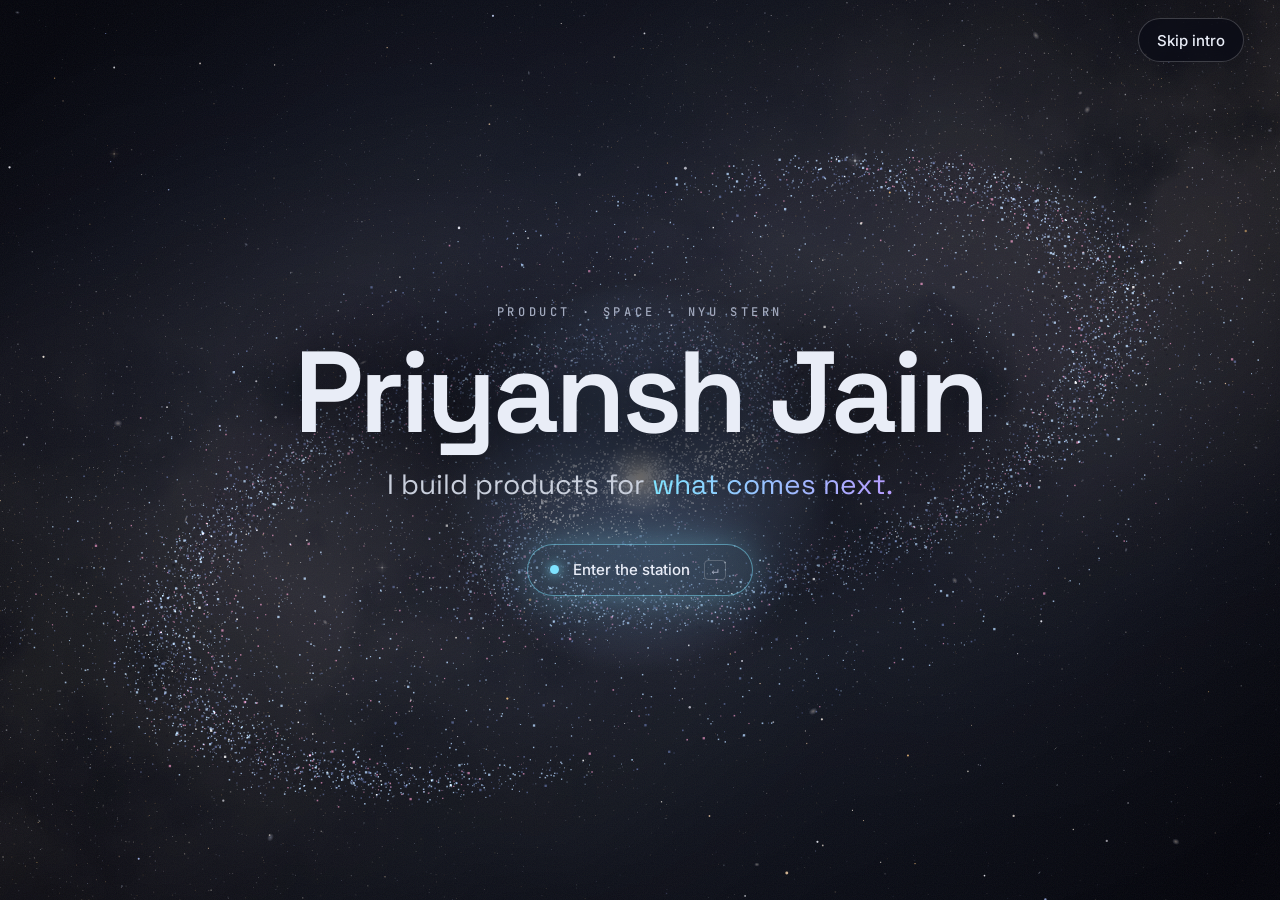
==== index.html @ 2b713b09 "Intro: decide before the first paint so the station never flashes first Co-Authored-By: Claude Opus " ====
<!doctype html>
<html lang="en">
<head>
<meta charset="utf-8">
<meta name="viewport" content="width=device-width, initial-scale=1, viewport-fit=cover">
<!-- gen:head -->
<title>Priyansh Jain · Product &amp; Space Portfolio</title>
<meta name="description" content="Priyansh Jain studies Business, Technology &amp; Entrepreneurship at NYU Stern and builds products for what comes next. Looking for PM internships and full-time roles, especially at space companies.">
<link rel="canonical" href="https://priyanshjain.info/">
<meta property="og:type" content="website">
<meta property="og:url" content="https://priyanshjain.info/">
<meta property="og:title" content="Priyansh Jain · Product &amp; Space Portfolio">
<meta property="og:description" content="Priyansh Jain studies Business, Technology &amp; Entrepreneurship at NYU Stern and builds products for what comes next. Looking for PM internships and full-time roles, especially at space companies.">
<meta property="og:image" content="https://priyanshjain.info/assets/og-image.png">
<meta property="og:image:width" content="1200">
<meta property="og:image:height" content="630">
<meta property="og:image:alt" content="Priyansh Jain: I build products for what comes next.">
<meta name="twitter:card" content="summary_large_image">
<meta name="twitter:title" content="Priyansh Jain · Product &amp; Space Portfolio">
<meta name="twitter:description" content="Priyansh Jain studies Business, Technology &amp; Entrepreneurship at NYU Stern and builds products for what comes next. Looking for PM internships and full-time roles, especially at space companies.">
<meta name="twitter:image" content="https://priyanshjain.info/assets/og-image.png">
<script type="application/ld+json">{"@context":"https://schema.org","@type":"Person","name":"Priyansh Jain","url":"https://priyanshjain.info/","email":"mailto:priyansh.jain@stern.nyu.edu","description":"Priyansh Jain studies Business, Technology & Entrepreneurship at NYU Stern and builds products for what comes next. Looking for PM internships and full-time roles, especially at space companies.","sameAs":["https://www.linkedin.com/in/priyanshjain05/"],"affiliation":{"@type":"CollegeOrUniversity","name":"NYU Stern School of Business"}}</script>
<!-- /gen:head -->
<meta name="theme-color" content="#04050b">
<link rel="icon" href="data:image/svg+xml,%3Csvg xmlns='http://www.w3.org/2000/svg' viewBox='0 0 64 64'%3E%3Ccircle cx='32' cy='32' r='14' fill='%237fe3ff'/%3E%3Cellipse cx='32' cy='32' rx='28' ry='9' fill='none' stroke='%23b69cff' stroke-width='3' transform='rotate(-20 32 32)'/%3E%3C/svg%3E">
<link rel="preconnect" href="https://fonts.googleapis.com">
<link rel="preconnect" href="https://fonts.gstatic.com" crossorigin>
<link rel="preload" as="style" href="https://fonts.googleapis.com/css2?family=Inter:wght@400;500;600&family=JetBrains+Mono:wght@400;500&family=Space+Grotesk:wght@400;500;600&display=swap">
<link href="https://fonts.googleapis.com/css2?family=Inter:wght@400;500;600&family=JetBrains+Mono:wght@400;500&family=Space+Grotesk:wght@400;500;600&display=swap" rel="stylesheet" media="print" onload="this.media='all'">
<noscript><link href="https://fonts.googleapis.com/css2?family=Inter:wght@400;500;600&family=JetBrains+Mono:wght@400;500&family=Space+Grotesk:wght@400;500;600&display=swap" rel="stylesheet"></noscript>
<script>/* decide before the first paint whether the intro plays, so the station never flashes first */try{if(!location.hash.replace(/^#\/?/,"")&&!matchMedia("(prefers-reduced-motion: reduce)").matches&&!sessionStorage.getItem("pj-intro"))document.documentElement.classList.add("pre-intro")}catch(e){}</script>
<style id="iso-css"><!-- gen:isocss -->
.iso{
  --anatomy-page:#0b0b0b;--anatomy-card:#131313;--anatomy-text:#a3a3a3;--anatomy-strong:#e6e6e6;--anatomy-muted:#6e6e6e;
  --anatomy-paper:#131313;--anatomy-face:#1b1b1b;--anatomy-top:#1c1c1c;
  --anatomy-shade-0:#0f0f0f;--anatomy-shade-1:#121212;--anatomy-shade-2:#151515;--anatomy-shade-3:#181818;
  --anatomy-lit-top:#262626;--anatomy-lit-shade:#1d1d1d;
  --anatomy-hi:#d4d4d4;--anatomy-mid:#6a6a6a;--anatomy-lo:#3e3e3e;--anatomy-faint:#2a2a2a;--anatomy-lit:#ffffff;
  --anatomy-halo:#050505;--anatomy-halo-opacity:.9;--anatomy-dot:#e6e6e6;
  --anatomy-red:#ff6b6b;--anatomy-green:#6be0a0;--anatomy-blue:#6b9bff;
  --anatomy-weight:.6px;--anatomy-ease:cubic-bezier(.32,.72,0,1);
  --anatomy-mono:ui-monospace,"SF Mono",Menlo,Consolas,monospace;
  --anatomy-lift:inset 0 1px 0 0 #ffffff0a,inset 0 0 0 1px #ffffff06,0 0 0 1px #00000026,0 1px 1px -.5px #00000014,0 3px 3px -1.5px #00000014,0 6px 6px -3px #00000014,0 12px 12px -6px #00000014;
}
.iso[data-theme="light"]{
  --anatomy-page:#f2f2ef;--anatomy-card:#fbfbfa;--anatomy-text:#57575a;--anatomy-strong:#18181a;--anatomy-muted:#8c8c90;
  --anatomy-paper:#fbfbfa;--anatomy-face:#ffffff;--anatomy-top:#ffffff;
  --anatomy-shade-0:#dcdcd9;--anatomy-shade-1:#e5e5e2;--anatomy-shade-2:#ededea;--anatomy-shade-3:#f4f4f1;
  --anatomy-lit-top:#ffffff;--anatomy-lit-shade:#eeeeeb;
  --anatomy-hi:#26262a;--anatomy-mid:#8a8a8f;--anatomy-lo:#b4b4b8;--anatomy-faint:#d4d4d6;--anatomy-lit:#000000;
  --anatomy-halo:#8a8a80;--anatomy-halo-opacity:.32;--anatomy-dot:#3a3a3e;
  --anatomy-red:#e5484d;--anatomy-green:#30a46c;--anatomy-blue:#3e63dd;
  --anatomy-lift:inset 0 1px 0 0 #ffffff,0 0 0 1px #0000000f,0 1px 1px -.5px #0000000a,0 3px 3px -1.5px #0000000a,0 6px 6px -3px #0000000a,0 12px 12px -6px #0000000a;
}
.iso-svg{display:block;width:100%;height:auto;overflow:visible}
.iso-svg path,.iso-svg circle{vector-effect:non-scaling-stroke}
.iso-fill{fill:var(--anatomy-paper);stroke:none}
.iso-solid[data-lit]>.iso-fill{fill:var(--anatomy-face)}
.iso-shade,.iso-top{stroke:none}
.iso-shade[data-shade="0"]{fill:var(--anatomy-shade-0)}
.iso-shade[data-shade="1"]{fill:var(--anatomy-shade-1)}
.iso-shade[data-shade="2"]{fill:var(--anatomy-shade-2)}
.iso-shade[data-shade="3"]{fill:var(--anatomy-shade-3)}
.iso-top{fill:var(--anatomy-top)}
.iso-solid[data-lit]>.iso-top{fill:var(--anatomy-lit-top)}
.iso-solid[data-lit]>.iso-shade{fill:var(--anatomy-lit-shade)}
.iso-solid[data-seamless]>.iso-shade,.iso-solid[data-seamless]>.iso-top{stroke-width:.4;stroke-linejoin:round}
.iso-solid[data-seamless]>.iso-shade[data-shade="0"]{stroke:var(--anatomy-shade-0)}
.iso-solid[data-seamless]>.iso-shade[data-shade="1"]{stroke:var(--anatomy-shade-1)}
.iso-solid[data-seamless]>.iso-shade[data-shade="2"]{stroke:var(--anatomy-shade-2)}
.iso-solid[data-seamless]>.iso-shade[data-shade="3"]{stroke:var(--anatomy-shade-3)}
.iso-solid[data-seamless]>.iso-top{stroke:var(--anatomy-top)}
.iso-solid[data-seamless][data-lit]>.iso-top{stroke:var(--anatomy-lit-top)}
.iso-solid[data-seamless][data-lit]>.iso-shade{stroke:var(--anatomy-lit-shade)}
.iso-solid[data-lit]>.iso-edge{stroke:var(--anatomy-lit)}
.iso-halo{fill:var(--anatomy-halo);stroke:none;filter:blur(9px);opacity:var(--anatomy-halo-opacity);transform:translateY(3px)}
.iso-line{fill:none;stroke:var(--anatomy-lo);stroke-width:var(--anatomy-weight);stroke-linecap:round;stroke-linejoin:round}
.iso-line[data-tone="hi"]{stroke:var(--anatomy-hi)}
.iso-line[data-tone="mid"]{stroke:var(--anatomy-mid)}
.iso-line[data-tone="lo"]{stroke:var(--anatomy-lo)}
.iso-line[data-tone="faint"]{stroke:var(--anatomy-faint)}
.iso-line[data-tone="lit"]{stroke:var(--anatomy-lit)}
.iso-line[data-tone="red"]{stroke:var(--anatomy-red)}
.iso-line[data-tone="green"]{stroke:var(--anatomy-green)}
.iso-line[data-tone="blue"]{stroke:var(--anatomy-blue)}
.iso-line[data-dotted]{stroke-dasharray:.01 3.5;stroke-width:1}
.iso-line[data-dashed]{stroke-dasharray:3 3}
.iso-line[data-flow]{stroke-dasharray:2 6}
.iso-wire-end{fill:var(--anatomy-paper);stroke:var(--anatomy-lo);stroke-width:var(--anatomy-weight)}
.iso-wire[data-tone="hi"] .iso-wire-end{stroke:var(--anatomy-hi)}
.iso-wire[data-tone="mid"] .iso-wire-end{stroke:var(--anatomy-mid)}
.iso-wire[data-tone="faint"] .iso-wire-end{stroke:var(--anatomy-faint)}
.iso-wire[data-tone="lit"] .iso-wire-end{stroke:var(--anatomy-lit)}
.iso-dots circle{fill:var(--anatomy-dot);stroke:none;opacity:.32}
.iso-dots[data-tone="hi"] circle{opacity:.85}
.iso-dots[data-tone="mid"] circle{opacity:.45}
.iso-dots[data-tone="lo"] circle{opacity:.22}
.iso-dots[data-tone="faint"] circle{opacity:.12}
.iso-face-text{fill:var(--anatomy-mid);font-family:var(--anatomy-mono);letter-spacing:.04em}
.iso-face-text[data-tone="hi"]{fill:var(--anatomy-hi)}
.iso-face-text[data-tone="lo"]{fill:var(--anatomy-lo)}
.iso-face-text[data-tone="faint"]{fill:var(--anatomy-faint)}
.tb-body{fill:var(--anatomy-shade-2);stroke:none}
.tb-shine{fill:var(--anatomy-top);stroke:none}
.tb-shade{fill:var(--anatomy-shade-0);stroke:none}
.tb-ring{fill:none;stroke:var(--anatomy-lo);stroke-width:.45;stroke-linecap:butt;stroke-linejoin:round}
.tb-ring[data-tone="mid"]{stroke:var(--anatomy-mid)}
.tb-ring[data-tone="faint"]{stroke:var(--anatomy-faint)}
.tb-ring[data-tone="hi"]{stroke:var(--anatomy-hi)}
@keyframes iso-flow{to{stroke-dashoffset:-32}}
@keyframes iso-pulse{0%,100%{opacity:.18}12%{opacity:1}40%{opacity:.18}}
.iso-line[data-flow]{animation:iso-flow 1600ms linear infinite}
.iso-dots circle[data-pulse]{animation:iso-pulse 1600ms steps(1,end) infinite;animation-delay:var(--pulse-at,0ms)}
.iso-figure{margin:32px 0 36px}
.iso-plate{position:relative;padding:52px 24px;border-radius:0;background:var(--anatomy-card);box-shadow:0 0 0 1px var(--anatomy-mid);--anatomy-paper:var(--anatomy-card)}
.iso-plate-corners{position:absolute;inset:18px 20px;pointer-events:none}
.iso-plate-corner{position:absolute;color:var(--anatomy-muted);font-family:var(--anatomy-mono);font-size:10.5px;line-height:1;letter-spacing:.04em;white-space:nowrap}
.iso-plate-corner[data-corner="fig"]{top:0;left:0;color:var(--anatomy-text)}
.iso-plate-corner[data-corner="title"]{top:0;right:0;text-transform:uppercase;letter-spacing:.1em}
.iso-plate-corner[data-corner="hint"]{bottom:0;left:0;text-transform:uppercase;letter-spacing:.1em}
.iso-plate-corner[data-corner="readout"]{right:0;bottom:0;color:var(--anatomy-text);font-variant-numeric:tabular-nums}
.iso-plate .iso-svg{margin:0 auto}
.iso-legend{display:grid;gap:8px;margin-top:12px;color:var(--anatomy-muted);font-size:13px;line-height:1.55}
.iso-keys{display:flex;flex-wrap:wrap;gap:6px 18px}
.iso-key{display:inline-flex;align-items:center;gap:7px}
.iso-swatch{width:16px;height:10px;flex:none;overflow:visible}
.iso-swatch path{fill:none;stroke:var(--anatomy-hi);stroke-width:1;vector-effect:non-scaling-stroke;stroke-linejoin:round;stroke-linecap:round}
.iso-swatch[data-mark="raised"] path,.iso-swatch[data-mark="flat"] path{stroke:var(--anatomy-mid)}
.iso-swatch[data-mark="lit"] path{stroke:var(--anatomy-lit)}
.iso-swatch[data-mark="dim"] path{stroke:var(--anatomy-lo)}
.iso-swatch[data-mark="dotted"] path{stroke-dasharray:.01 3;stroke-width:1.4}
.iso-swatch[data-mark="dashed"] path{stroke-dasharray:3 2.5}
.iso-swatch[data-mark="red"] path{stroke:var(--anatomy-red)}
.iso-swatch[data-mark="green"] path{stroke:var(--anatomy-green)}
.iso-swatch[data-mark="blue"] path{stroke:var(--anatomy-blue)}
.iso-swatch-crease{stroke:var(--anatomy-lo)!important}
@media (max-width:560px){.iso-plate{padding:48px 12px 70px}.iso-plate-corner[data-corner="hint"]{bottom:18px}}
@media (prefers-reduced-motion:reduce){.iso-line[data-flow],.iso-dots circle[data-pulse]{animation:none}}
/* Space palette for anatomy figures: navy paper, blue-grey lines, cyan lit accent */
.iso.space{
  --anatomy-page:#05060d;--anatomy-card:transparent;--anatomy-text:#a9b3c9;--anatomy-strong:#e9edf7;--anatomy-muted:#6f7a94;
  --anatomy-paper:#0b1126;--anatomy-face:#141d38;--anatomy-top:#18223f;
  --anatomy-shade-0:#0a0f22;--anatomy-shade-1:#0d1329;--anatomy-shade-2:#111831;--anatomy-shade-3:#151d39;
  --anatomy-lit-top:#1c2a4f;--anatomy-lit-shade:#152242;
  --anatomy-hi:#e6edfb;--anatomy-mid:#8494b6;--anatomy-lo:#526080;--anatomy-faint:#323e5e;--anatomy-lit:#7fe3ff;
  --anatomy-halo:#000;--anatomy-halo-opacity:.8;--anatomy-dot:#dfe8ff;
  --anatomy-red:#ff6b7a;--anatomy-green:#7cf2b9;--anatomy-blue:#7fb2ff;
}
.iso.space .iso-plate{--anatomy-paper:#0b1126}
<!-- /gen:isocss --></style>
<link rel="modulepreload" href="assets/space.js">
<style>
:root{
  --bg:#04050b; --ink:#e9edf7; --ink-2:#c9cfdc; --muted:#a3abbf; --dim:#8a93a8;
  --line:rgba(255,255,255,.1); --line-2:rgba(255,255,255,.2);
  --cyan:#7fe3ff; --violet:#b69cff; --amber:#ffbf73; --mint:#7cf2b9;
  --glass:rgba(7,9,20,.78);
  --display:'Space Grotesk',system-ui,sans-serif; --body:'Inter',system-ui,sans-serif; --mono:'JetBrains Mono',ui-monospace,monospace;
  --ease:cubic-bezier(.22,.61,.36,1); --ease-out:cubic-bezier(.16,1,.3,1);
  --gutter:clamp(16px,3vw,36px); --hud:72px;
  color-scheme:dark;
}
*{box-sizing:border-box;margin:0;padding:0}
html,body{height:100%;overflow:hidden;background:var(--bg)}
body{color:var(--ink);font-family:var(--body);font-size:16px;line-height:1.55;-webkit-font-smoothing:antialiased;
  background:radial-gradient(120% 90% at 50% 40%,#080a18 0%,#04050c 55%,#020208 100%)}
button{font:inherit;color:inherit;background:none;border:0;cursor:pointer}
a{color:inherit}
ul,ol{list-style:none}
::selection{background:rgba(127,227,255,.3)}
:focus-visible{outline:2px solid var(--cyan);outline-offset:3px;border-radius:8px}
.sr{position:absolute;width:1px;height:1px;overflow:hidden;clip:rect(0 0 0 0);white-space:nowrap}
.skip{position:fixed;left:12px;top:-60px;z-index:200;padding:10px 16px;border-radius:10px;background:var(--ink);color:#05060d;font-weight:600;text-decoration:none;transition:top .2s}
.skip:focus{top:12px}

#space{position:fixed;inset:0;width:100%;height:100%;display:block;touch-action:none}
#flash{position:fixed;inset:0;pointer-events:none;opacity:0;background:radial-gradient(circle at 50% 50%,rgba(220,245,255,.95),rgba(127,227,255,.35) 40%,transparent 75%);z-index:36}
.cine{position:fixed;inset:0;z-index:30;pointer-events:none;background:radial-gradient(130% 100% at 50% 50%,transparent 58%,rgba(0,0,4,.5) 100%)}
.cine::after{content:"";position:absolute;inset:-50%;opacity:.06;mix-blend-mode:overlay;background-image:url("data:image/svg+xml,%3Csvg xmlns='http://www.w3.org/2000/svg' width='160' height='160'%3E%3Cfilter id='n'%3E%3CfeTurbulence type='fractalNoise' baseFrequency='.9' numOctaves='2' stitchTiles='stitch'/%3E%3C/filter%3E%3Crect width='100%25' height='100%25' filter='url(%23n)'/%3E%3C/svg%3E");animation:grain 1.2s steps(6) infinite}

/* ---------- buttons ---------- */
.btn{display:inline-flex;align-items:center;justify-content:center;gap:8px;min-height:44px;padding:0 18px;border-radius:999px;border:1px solid var(--line-2);background:rgba(7,9,20,.6);-webkit-backdrop-filter:blur(10px);backdrop-filter:blur(10px);font:500 15px var(--body);text-decoration:none;color:var(--ink);white-space:nowrap;transition:border-color .3s,background .3s,transform .3s var(--ease)}
.btn:hover{border-color:rgba(255,255,255,.45);transform:translateY(-1px)}
.btn.primary{background:var(--ink);color:#05060d;border-color:var(--ink)}
.btn.primary:hover{box-shadow:0 10px 36px -10px rgba(127,227,255,.6)}
.linkish{color:var(--cyan);text-decoration:none;border-bottom:1px solid rgba(127,227,255,.35);padding-bottom:1px}
.linkish:hover{border-color:var(--cyan)}

/* ---------- HUD ---------- */
.hud{position:fixed;left:0;right:0;top:0;z-index:40;height:var(--hud);display:flex;align-items:center;justify-content:space-between;padding:0 var(--gutter);pointer-events:none;transition:opacity .6s var(--ease)}
.hud > *{pointer-events:auto}
.mark{display:flex;align-items:center;gap:12px;font:500 16px var(--display);text-decoration:none;min-height:44px}
.mark-ring{position:relative;width:32px;height:32px;border-radius:50%;border:1px solid var(--line-2);display:grid;place-items:center;font:500 12px var(--mono)}
.mark-ring i{position:absolute;inset:-1px;border-radius:50%;animation:spin 8s linear infinite}
.mark-ring i::before{content:"";position:absolute;top:-3px;left:50%;margin-left:-3px;width:6px;height:6px;border-radius:50%;background:var(--cyan);box-shadow:0 0 10px var(--cyan)}
.hud-right{display:flex;align-items:center;gap:10px}
.hud .btn{min-height:40px;font-size:14px}
body.intro .hud,body.warping .hud{opacity:0;visibility:hidden;pointer-events:none}
body.intro .hud *,body.warping .hud *{pointer-events:none}

/* ---------- intro ---------- */
#intro{position:fixed;inset:0;z-index:35;display:flex;flex-direction:column;align-items:center;justify-content:center;text-align:center;padding:24px;transition:opacity .9s var(--ease),transform 1.2s var(--ease)}
#intro::before{content:"";position:absolute;left:50%;top:50%;width:min(900px,120vw);height:min(440px,70vh);transform:translate(-50%,-50%);background:radial-gradient(closest-side,rgba(4,5,11,.66),rgba(4,5,11,0));z-index:-1;pointer-events:none}
#intro.gone{opacity:0;transform:scale(1.06);pointer-events:none;visibility:hidden;transition:opacity .9s var(--ease),transform 1.2s var(--ease),visibility 0s 1.2s}
html.pre-intro .home,html.pre-intro .hud,html.pre-intro .tabbar,html.pre-intro #station,html.pre-intro #hint{visibility:hidden}
html.pre-intro #intro.gone{opacity:1;transform:none;visibility:visible;pointer-events:auto;transition:none}
html.pre-intro .skip-intro{display:inline-flex!important}
.i-kicker{font:500 12px var(--mono);letter-spacing:.3em;text-transform:uppercase;color:var(--muted)}
.i-name{font:600 clamp(48px,9vw,128px)/.95 var(--display);letter-spacing:-.035em;margin:18px 0;text-shadow:0 0 60px rgba(4,5,11,.9)}
.i-tag{font:400 clamp(19px,2.4vw,28px) var(--display);color:var(--ink-2)}
.i-tag em{font-style:normal;background:linear-gradient(90deg,var(--cyan),var(--violet));-webkit-background-clip:text;background-clip:text;color:transparent}
.enter{margin-top:42px;display:inline-flex;align-items:center;gap:14px;min-height:52px;padding:0 26px 0 22px;border-radius:999px;font:500 15px var(--body);color:var(--ink);border:1px solid rgba(127,227,255,.5);background:rgba(127,227,255,.07);box-shadow:0 0 40px -6px rgba(127,227,255,.45);transition:transform .4s var(--ease),box-shadow .4s,background .4s}
.enter:hover{transform:translateY(-2px);background:rgba(127,227,255,.12);box-shadow:0 0 60px -4px rgba(127,227,255,.65)}
.enter .dot{width:9px;height:9px;border-radius:50%;background:var(--cyan);box-shadow:0 0 12px var(--cyan);animation:breathe 2.4s var(--ease) infinite}
.enter kbd{font:500 12px var(--mono);border:1px solid var(--line-2);border-radius:4px;padding:1px 6px;color:var(--muted)}
.skip-intro{position:fixed;right:var(--gutter);top:18px;z-index:41;min-height:44px}
body:not(.intro):not(.warping) .skip-intro{display:none}
.fade-up{opacity:0;transform:translateY(14px);animation:fadeUp 1.2s var(--ease-out) forwards}

/* ---------- home: hero + station menu ---------- */
.home{transition:opacity .6s var(--ease)}
.hero{position:fixed;z-index:19;left:var(--gutter);top:50%;transform:translateY(-50%);width:min(440px,34vw);transition:opacity .6s var(--ease),transform .8s var(--ease-out)}
.h-kicker{font:500 12px var(--mono);letter-spacing:.24em;text-transform:uppercase;color:var(--muted)}
.h-name{font:600 clamp(40px,4.3vw,64px)/.98 var(--display);letter-spacing:-.035em;margin-top:12px;text-shadow:0 0 40px rgba(4,5,11,.9)}
.h-tag{font:400 clamp(18px,1.7vw,22px)/1.35 var(--display);color:var(--ink);margin-top:14px}
.h-target{margin-top:10px;font-size:16px;color:var(--ink-2);max-width:36ch}
.h-cta{display:flex;flex-wrap:wrap;gap:8px;margin-top:22px}
.h-nav{margin-top:26px}
.h-nav-k{font:500 12px var(--mono);letter-spacing:.18em;text-transform:uppercase;color:var(--dim)}
.h-nav ul{display:flex;flex-wrap:nowrap;gap:2px 4px;margin-top:6px}
.h-nav a{display:inline-flex;align-items:center;min-height:44px;padding:0 10px;margin-left:-10px;margin-right:10px;border-radius:8px;font:600 14px var(--body);letter-spacing:.12em;text-transform:uppercase;text-decoration:none;color:var(--ink-2);transition:color .3s,background .3s}
.h-nav a:hover,.h-nav a.hot-on{color:#fff;background:rgba(127,227,255,.08)}
.h-explore{margin-top:14px;font-size:14px;color:var(--muted);display:flex;flex-wrap:wrap;gap:4px 12px;align-items:baseline}
.h-explore span{font-size:13px}
#station-slot{position:fixed;left:calc(var(--gutter) + min(440px,34vw) + 24px);right:var(--gutter);top:calc(var(--hud) + 8px);bottom:28px;pointer-events:none}

/* station figure overlay (placed by the engine) */
#station{position:fixed;left:0;top:0;width:900px;height:560px;transform-origin:0 0;z-index:15;will-change:transform,opacity;visibility:hidden}
#station::before{content:"";position:absolute;inset:-30% -10%;background:radial-gradient(closest-side,rgba(110,130,255,.1),rgba(110,130,255,.03) 55%,transparent);z-index:-1;pointer-events:none}

/* hotspots: real links, positioned over the station parts */
.station-menu{position:fixed;inset:0;z-index:18;pointer-events:none}
#hot-lines{position:fixed;inset:0;width:100%;height:100%;pointer-events:none;overflow:visible}
#hot-lines line{stroke:rgba(127,227,255,.5);stroke-width:1}
#hot-lines line.on{stroke:rgba(127,227,255,.95)}
.hot{position:fixed;left:0;top:0;width:0;height:0;text-decoration:none;pointer-events:none;outline:none}
.hot-pin,.hot-label{position:absolute;left:0;top:0;pointer-events:auto;will-change:transform}
.hot-pin{width:44px;height:44px;margin:-22px 0 0 -22px;border-radius:50%;display:grid;place-items:center}
.hot-pin::before{content:"";width:14px;height:14px;border-radius:50%;border:2px solid var(--cyan);background:rgba(4,5,11,.6);box-shadow:0 0 12px rgba(127,227,255,.7);transition:transform .3s var(--ease),background .3s}
.hot-pin::after{content:"";position:absolute;left:50%;top:50%;width:14px;height:14px;margin:-7px 0 0 -7px;border-radius:50%;border:1.5px solid var(--cyan);animation:ping 2.4s var(--ease) infinite}
.hot-num{display:none}
.hot-label{display:flex;flex-direction:column;padding:7px 14px;min-height:40px;justify-content:center;border-radius:12px;background:var(--glass);border:1px solid rgba(127,227,255,.32);-webkit-backdrop-filter:blur(10px);backdrop-filter:blur(10px);white-space:nowrap;box-shadow:0 8px 30px -12px rgba(0,0,0,.8);transition:border-color .3s,background .3s,box-shadow .3s}
.hot-label b{font:500 17px/1.15 var(--display);letter-spacing:-.01em;color:#fff}
.hot-label small{position:absolute;left:-1px;top:calc(100% + 6px);padding:6px 11px;border-radius:10px;background:rgba(8,12,28,.95);border:1px solid var(--line-2);font:400 13px/1.3 var(--body);color:var(--ink);opacity:0;transform:translateY(-4px);pointer-events:none;transition:opacity .3s,transform .3s var(--ease)}
.hot.on .hot-label,.hot:focus-visible .hot-label{border-color:var(--cyan);background:rgba(10,16,34,.92);box-shadow:0 0 30px -6px rgba(127,227,255,.55)}
.hot.on .hot-label small,.hot:focus-visible .hot-label small{opacity:1;transform:none}
.hot.on .hot-pin::before,.hot:focus-visible .hot-pin::before{transform:scale(1.25);background:var(--cyan)}
.hot:focus-visible .hot-label{outline:2px solid var(--cyan);outline-offset:3px}
.station-menu.pins .hot-label{display:none}
.station-menu.pins .hot-pin::before{width:28px;height:28px;background:rgba(6,9,22,.85)}
.station-menu.pins .hot-num{display:block;position:absolute;font:600 13px var(--body);color:#fff}
.station-menu.pins .hot-pin::after{width:28px;height:28px;margin:-14px 0 0 -14px}
.station-menu.pins .hot:focus-visible .hot-pin{outline:2px solid var(--cyan);outline-offset:2px}
.hint{position:fixed;z-index:19;left:0;top:0;padding:9px 16px;border-radius:999px;background:var(--glass);border:1px solid var(--line-2);-webkit-backdrop-filter:blur(10px);backdrop-filter:blur(10px);font:500 13px var(--body);color:var(--ink);white-space:nowrap;transition:opacity .8s var(--ease);pointer-events:none}
.hint.gone{opacity:0}
.hint .coarse{display:none}
@media (pointer:coarse){.hint .fine{display:none}.hint .coarse{display:inline}}
body.panel-open .home,body.explore .home,body.intro .home,body.warping .home{opacity:0;pointer-events:none}
body.panel-open .hero,body.explore .hero,body.intro .hero,body.warping .hero{transform:translateY(-50%) translateX(-14px);visibility:hidden;transition:opacity .5s,transform .6s,visibility 0s .6s}

/* ---------- explore extras ---------- */
#labels{position:fixed;inset:0;z-index:20;pointer-events:none}
.dlabel{position:absolute;left:0;top:0;display:flex;flex-direction:column;align-items:center;gap:1px;padding:6px 10px;text-align:center;white-space:nowrap;border-radius:10px;will-change:transform,opacity}
.dlabel .k{font:500 12px var(--mono);letter-spacing:.18em;text-transform:uppercase;color:var(--c,var(--cyan))}
.dlabel .n{font:500 15px var(--display);color:var(--ink);text-shadow:0 0 12px rgba(4,5,11,.95)}
.dlabel.big .n{font:500 22px/1.05 var(--display);letter-spacing:-.02em}
.dlabel:hover .n,.dlabel.hot .n{color:#fff;text-shadow:0 0 18px var(--c,var(--cyan))}
.pin{position:absolute;left:0;top:0;display:inline-flex;align-items:center;gap:6px;min-height:34px;padding:5px 12px 5px 10px;border-radius:999px;white-space:nowrap;background:var(--glass);border:1px solid color-mix(in srgb,var(--c) 45%,transparent);-webkit-backdrop-filter:blur(8px);backdrop-filter:blur(8px);will-change:transform,opacity}
.pin b{font:500 14px/1.1 var(--display);color:var(--ink)}
.pin small{display:none}
.pin::before{content:"";width:6px;height:6px;border-radius:50%;background:var(--c);box-shadow:0 0 8px var(--c)}
.pin:hover{border-color:var(--c)}
.sublabel{display:none}
#beacons{position:fixed;inset:0;z-index:24;pointer-events:none}
.beacon{position:absolute;left:0;top:0;display:flex;align-items:center;gap:7px;min-height:34px;padding:6px 12px;border-radius:999px;white-space:nowrap;background:var(--glass);border:1px solid var(--line-2);-webkit-backdrop-filter:blur(8px);backdrop-filter:blur(8px);font:500 13px var(--body);color:var(--ink);will-change:transform,opacity}
.beacon:hover{border-color:var(--c)}
.beacon .arr{width:14px;height:14px;flex:none;transform:rotate(var(--a,0rad));background:var(--c);-webkit-mask:url("data:image/svg+xml,%3Csvg xmlns='http://www.w3.org/2000/svg' viewBox='0 0 16 16'%3E%3Cpath d='M2 8h10M8.5 4 12.5 8l-4 4' fill='none' stroke='%23000' stroke-width='1.8'/%3E%3C/svg%3E") center/contain no-repeat;mask:url("data:image/svg+xml,%3Csvg xmlns='http://www.w3.org/2000/svg' viewBox='0 0 16 16'%3E%3Cpath d='M2 8h10M8.5 4 12.5 8l-4 4' fill='none' stroke='%23000' stroke-width='1.8'/%3E%3C/svg%3E") center/contain no-repeat}
.beacon small{font:400 12px var(--mono);color:var(--muted)}
.radar-wrap{position:fixed;right:var(--gutter);bottom:24px;z-index:26;display:flex;flex-direction:column;align-items:center;gap:6px;transition:opacity .5s}
#radar{width:112px;height:112px;border-radius:50%;background:radial-gradient(circle,rgba(10,14,30,.8),rgba(5,6,14,.6));cursor:pointer}
.radar-wrap span{font:500 12px var(--mono);letter-spacing:.14em;text-transform:uppercase;color:var(--muted)}
.explore-hint{position:fixed;left:var(--gutter);bottom:24px;z-index:25;padding:8px 14px;border-radius:999px;background:var(--glass);border:1px solid var(--line);font:500 13px var(--body);color:var(--ink-2);transition:opacity .5s}
body:not(.explore) .explore-hint,body:not(.explore) .radar-wrap,body.panel-open .explore-hint,body.panel-open .radar-wrap{opacity:0!important;pointer-events:none!important}
body.dragging,body.dragging *{cursor:grabbing!important}
body.explore #space{cursor:grab}

/* ---------- panels ---------- */
.panel-wrap{position:fixed;inset:0;z-index:45;pointer-events:none}
.panel-wrap[hidden]{display:block!important;visibility:hidden}
.p-scrim{position:fixed;inset:0;background:radial-gradient(120% 90% at 50% 50%,rgba(4,5,11,.15) 30%,rgba(4,5,11,.75) 100%);opacity:0;transition:opacity .5s var(--ease)}
.panel{position:fixed;top:calc(var(--hud) + 4px);bottom:20px;left:50%;width:min(1080px,calc(100vw - 2 * var(--gutter)));display:flex;flex-direction:column;border-radius:22px;background:linear-gradient(180deg,rgba(10,14,32,var(--ga)),rgba(5,7,17,calc(var(--ga) + .04)));border:1px solid var(--line-2);-webkit-backdrop-filter:blur(16px) saturate(1.2);backdrop-filter:blur(16px) saturate(1.2);box-shadow:0 40px 120px -30px rgba(0,0,0,.9),0 0 80px -30px rgba(127,227,255,.35),inset 0 1px 0 rgba(255,255,255,.05);transform:translateX(-50%) scale(.94);opacity:0;transition:transform .8s var(--ease-out),opacity .5s var(--ease),--ga .5s var(--ease),backdrop-filter .5s var(--ease),-webkit-backdrop-filter .5s var(--ease);overflow:hidden}
.panel-wrap.open{pointer-events:auto;visibility:visible}
.panel-wrap.open .p-scrim{opacity:1}
.panel-wrap.open .panel{transform:translateX(-50%);opacity:1}
.p-head{display:flex;align-items:flex-start;justify-content:space-between;gap:16px;padding:18px 22px 6px}
.p-kicker{font:500 12px var(--mono);letter-spacing:.16em;text-transform:uppercase;color:var(--c,var(--cyan))}
.p-title{font:500 clamp(28px,2.4vw,36px)/1.05 var(--display);letter-spacing:-.025em;margin-top:4px;outline:none}
.p-close{flex:none;min-height:44px;padding:0 16px}
.p-close kbd{font:500 12px var(--mono);border:1px solid var(--line-2);border-radius:4px;padding:0 5px;color:var(--muted)}
.p-tabs{padding:4px 18px 0;border-bottom:1px solid var(--line)}
.p-tabs ul{display:flex;gap:2px;overflow-x:auto;scrollbar-width:none}
.p-tabs ul::-webkit-scrollbar{display:none}
.p-tabs a{display:inline-flex;align-items:center;gap:7px;min-height:44px;padding:0 12px;font:500 14px var(--body);color:var(--muted);text-decoration:none;border-bottom:2px solid transparent;white-space:nowrap;transition:color .3s,border-color .3s}
.p-tabs a:hover{color:var(--ink)}
.p-tabs a[aria-current="page"]{color:var(--ink);border-color:var(--cyan)}
.tb-num{display:inline-grid;place-items:center;min-width:20px;height:20px;border-radius:50%;border:1px solid var(--line-2);font:500 12px var(--mono);color:var(--muted)}
.p-body{flex:1;min-height:0;position:relative;overflow:hidden}
.sec{position:absolute;inset:0;padding:16px 22px 12px;overflow-y:auto;overscroll-behavior:contain;scrollbar-width:thin;scrollbar-color:rgba(255,255,255,.18) transparent}
.sec[hidden]{display:none}
.p-foot{display:flex;align-items:center;justify-content:space-between;gap:12px;padding:6px 18px 10px;border-top:1px solid var(--line)}
.p-foot a{display:inline-flex;align-items:center;min-height:44px;padding:0 6px;font:500 14px var(--body);color:var(--ink-2);text-decoration:none;border-radius:8px}
.p-foot a:hover{color:#fff}
.p-foot span{font:400 12px var(--mono);color:var(--dim)}
/* ---------- inside a module: glass, corner brackets, transit, content arriving ---------- */
@property --ga{syntax:"<number>";inherits:true;initial-value:.84}
.panel{--ga:.84}
.panel::before{content:"";position:absolute;inset:9px;pointer-events:none;z-index:2;opacity:.55;--b:linear-gradient(var(--cyan),var(--cyan));background:var(--b) top left/16px 1.5px,var(--b) top left/1.5px 16px,var(--b) top right/16px 1.5px,var(--b) top right/1.5px 16px,var(--b) bottom left/16px 1.5px,var(--b) bottom left/1.5px 16px,var(--b) bottom right/16px 1.5px,var(--b) bottom right/1.5px 16px;background-repeat:no-repeat}
.panel::after{content:"";position:absolute;inset:0;pointer-events:none;background:repeating-linear-gradient(0deg,rgba(127,227,255,.018) 0 1px,transparent 1px 4px);opacity:.8}
.p-kicker::before{content:"";display:inline-block;width:7px;height:7px;margin-right:9px;border-radius:50%;background:var(--mint);box-shadow:0 0 8px var(--mint);vertical-align:1px;animation:breathe 2.4s var(--ease) infinite}
.p-head>div,.p-body{transition:opacity .3s var(--ease),transform .5s var(--ease-out)}
.panel.transit{--ga:.22;-webkit-backdrop-filter:blur(3px);backdrop-filter:blur(3px)}
.panel.transit .p-body{opacity:0;transform:translateX(calc(var(--dir,1) * -70px))}
.panel.transit .p-head>div{opacity:.25}
.sec.arrive :is(.chips,.missions li,.telemetry li,.traj-list li,.sc-con,.sl-group,.about-photo,.about>div>*,.contact-text>*,.contact-fig,.back,.case-head,.case-media,.case-text>*,.pager,.role-detail>*){animation:flyIn .7s var(--ease-out) backwards;animation-delay:calc(var(--i,0) * 42ms + 60ms)}
@keyframes flyIn{from{opacity:0;transform:translate3d(calc(var(--dir,0) * 34px),18px,0) scale(.965)}to{opacity:1;transform:none}}

/* ---------- the dive: zoom streaks, the airlock ---------- */
#zoomfx{position:fixed;inset:0;z-index:30;pointer-events:none;opacity:0;overflow:hidden}
#zoomfx::before{content:"";position:absolute;inset:-40%;background:repeating-conic-gradient(from 3deg at 50% 50%,rgba(200,236,255,0) 0deg,rgba(200,236,255,.16) .3deg,rgba(200,236,255,0) .8deg,rgba(200,236,255,0) 4.7deg);-webkit-mask:radial-gradient(closest-side,transparent 18%,#000 55%,transparent 100%);mask:radial-gradient(closest-side,transparent 18%,#000 55%,transparent 100%)}
#zoomfx.in{animation:zoomIn 1.1s var(--ease) both}
#zoomfx.out{animation:zoomOut .9s var(--ease) both}
@keyframes zoomIn{0%{opacity:0;transform:scale(.6)}30%{opacity:1}100%{opacity:0;transform:scale(1.7)}}
@keyframes zoomOut{0%{opacity:0;transform:scale(1.7)}35%{opacity:.8}100%{opacity:0;transform:scale(.7)}}
#airlock{position:fixed;inset:0;z-index:39;display:none;cursor:pointer;transition:opacity .5s var(--ease)}
#airlock.on{display:block}
#airlock::before{content:"";position:absolute;inset:0;opacity:var(--bg,0);background:radial-gradient(75% 75% at var(--cx,50%) var(--cy,50%),rgba(4,5,11,.8),rgba(4,5,11,.96))}
.al-fig{position:absolute;left:0;top:0;width:760px;height:620px;transform-origin:0 0;opacity:0;will-change:transform,opacity;-webkit-mask-image:radial-gradient(closest-side,#000 74%,transparent);mask-image:radial-gradient(closest-side,#000 74%,transparent)}
#airlock.behind,#airlock.in-transit{cursor:default;pointer-events:none}
#airlock.behind .al-cap,#airlock.in-transit .al-cap{opacity:0;pointer-events:none}
#airlock.behind .al-fig{will-change:auto}
#airlock.leaving{opacity:0;pointer-events:none}
.al-rings{position:absolute;inset:0;pointer-events:none;overflow:hidden}
.al-rings i{position:absolute;left:var(--fx,50%);top:var(--fy,50%);width:40px;height:40px;margin:-20px 0 0 -20px;border-radius:50%;border:1.5px solid rgba(127,227,255,.8);box-shadow:0 0 24px rgba(127,227,255,.35),inset 0 0 18px rgba(127,227,255,.2);opacity:0}
.al-rings.go i{animation:uplink 1.1s var(--ease-out) forwards}
.al-rings.go i:nth-child(2){animation-delay:.14s}
.al-rings.go i:nth-child(3){animation-delay:.28s}
@keyframes uplink{0%{opacity:.9;transform:scale(.4)}100%{opacity:0;transform:scale(60)}}
.al-fig>div,.al-fig svg{display:block;width:100%;height:100%}
.al-light{position:absolute;inset:0;opacity:0;pointer-events:none;background:radial-gradient(circle at var(--cx,50%) var(--cy,50%),rgba(236,250,255,.95),rgba(127,227,255,.55) 22%,rgba(20,40,80,.25) 52%,rgba(4,5,11,0) 78%)}
.al-cap{position:absolute;left:50%;bottom:calc(26px + env(safe-area-inset-bottom));transform:translateX(-50%);display:flex;align-items:center;gap:12px;padding:6px 6px 6px 18px;border-radius:999px;background:var(--glass);border:1px solid var(--line-2);-webkit-backdrop-filter:blur(10px);backdrop-filter:blur(10px);white-space:nowrap;opacity:var(--bg,0)}
.al-k{font:500 12px var(--mono);letter-spacing:.18em;text-transform:uppercase;color:var(--cyan)}
.al-n{font:500 15px var(--body);color:var(--ink)}
.al-skip{min-height:40px;padding:0 16px}
body.diving .home{opacity:0;pointer-events:none}
body.diving .hero{visibility:hidden}
body.diving .tabbar{opacity:0;pointer-events:none}
.station-menu{transition:opacity .5s var(--ease)}

/* status + tags */
.status{display:inline-flex;align-items:center;gap:6px;font:500 12px var(--mono);letter-spacing:.04em;padding:2px 9px;border-radius:999px;border:1px solid;white-space:nowrap}
.status::before{content:"";width:6px;height:6px;border-radius:50%;background:currentColor}
.s-shipped{color:var(--mint);border-color:rgba(124,242,185,.4);background:rgba(124,242,185,.08)}
.s-progress{color:var(--amber);border-color:rgba(255,191,115,.4);background:rgba(255,191,115,.08)}
.s-concept{color:#cbbcff;border-color:rgba(182,156,255,.45);background:rgba(182,156,255,.1)}
.award{display:inline-flex;align-items:center;font:600 12px var(--mono);letter-spacing:.06em;color:#05060d;background:var(--amber);border-radius:999px;padding:2px 9px}
.tags{display:flex;flex-wrap:wrap;gap:6px}
.tags li{font:400 13px var(--body);color:var(--ink-2);border:1px solid var(--line-2);border-radius:999px;padding:3px 11px}

/* work list */
.chips{display:flex;flex-wrap:wrap;gap:6px;padding-bottom:12px}
.chips::-webkit-scrollbar{display:none}
.chip{flex:none;min-height:40px;padding:0 14px;border-radius:999px;border:1px solid var(--line-2);font:500 14px var(--body);color:var(--ink-2);white-space:nowrap;transition:background .3s,color .3s,border-color .3s}
.chip span{font:500 12px var(--mono);color:var(--muted);margin-left:4px}
.chip[aria-selected="true"]{background:var(--ink);color:#05060d;border-color:var(--ink)}
.chip[aria-selected="true"] span{color:#3a4152}
.cards{display:grid;grid-template-columns:1fr 1fr;gap:10px}
.cards li{min-width:0}
.cards li[hidden]{display:none}
.card{display:flex;gap:12px;align-items:stretch;min-width:0;padding:10px;border-radius:14px;border:1px solid var(--line);background:rgba(255,255,255,.02);text-decoration:none;min-height:106px;transition:border-color .3s,background .3s,transform .3s var(--ease)}
.card:hover{border-color:color-mix(in srgb,var(--c) 55%,transparent);background:rgba(255,255,255,.04);transform:translateY(-1px)}
.thumb{flex:none;width:84px;border-radius:10px;overflow:hidden;background:radial-gradient(120% 120% at 30% 20%,color-mix(in srgb,var(--c) 26%,#0b1126),#070a18);display:grid;place-items:center;border:1px solid var(--line)}
.thumb img{width:100%;height:100%;object-fit:cover}
.glyph{font:600 24px var(--display);letter-spacing:-.02em;color:color-mix(in srgb,var(--c) 70%,#fff)}
.c-body{display:flex;flex-direction:column;gap:3px;min-width:0;flex:1}
.c-top{display:flex;align-items:center;gap:6px;flex-wrap:wrap}
.c-cat{font:400 12px var(--mono);color:var(--muted)}
.c-name{font:500 17px/1.2 var(--display);color:var(--ink);margin-top:2px}
.c-one{font-size:13.5px;color:var(--muted);line-height:1.35}
.c-out{font-size:13.5px;color:var(--ink);line-height:1.35}
.c-out::before{content:"→ ";color:var(--c)}

/* case + role detail */
.back{display:inline-flex;align-items:center;min-height:32px;font:500 14px var(--body);color:var(--cyan);text-decoration:none}
.case-head{margin-top:4px}
.case-kicker{display:flex;flex-wrap:wrap;align-items:center;gap:8px;font:400 12px var(--mono);color:var(--muted)}
.case-title{font:500 clamp(24px,2.1vw,32px)/1.08 var(--display);letter-spacing:-.025em;margin-top:6px}
.case-one{font-size:15px;color:var(--ink-2);margin-top:2px}
.case-meta{font:400 12.5px var(--mono);color:var(--muted);margin-top:4px}
.case-grid{display:grid;grid-template-columns:minmax(0,min(42%,400px)) minmax(0,1fr);gap:12px 20px;margin-top:12px;align-items:start}
.case-text:not(.stepped){display:contents}
.case-media{grid-column:1;grid-row:1 / span 2}
.case-text:not(.stepped) .part{grid-column:2}
.case-text:not(.stepped) .part[data-part="details"]{grid-column:1;grid-row:3 / span 3}
.case-text.stepped{grid-column:2;grid-row:1 / span 3}
.case-media{border-radius:14px;overflow:hidden;border:1px solid var(--line);background:#070a18;aspect-ratio:4/3;display:grid}
.case-media img{width:100%;height:100%;object-fit:cover}
.img-coming{display:grid;place-items:center;background:repeating-linear-gradient(135deg,rgba(255,255,255,.025) 0 10px,transparent 10px 20px);color:var(--muted);font:500 13px var(--mono);letter-spacing:.08em}
.fig-mount{position:relative;display:grid;place-items:center;overflow:hidden}
.fig-mount .iso-figure{margin:0;width:100%}
.fig-mount .iso-plate{padding:10px 4px 30px!important}
.fig-mount .iso-plate-corner{font-size:12px!important;color:var(--ink-2)!important}
.fig-mount .iso-plate-corner[data-corner="fig"],.fig-mount .iso-plate-corner[data-corner="title"],.fig-mount .iso-plate-corner[data-corner="hint"]{display:none}
.fig-mount .iso-plate-corner[data-corner="readout"]{left:0;right:0;text-align:center;white-space:normal}
.fig-fallback{font-size:13px;color:var(--muted);padding:16px;text-align:center}
.case-text{display:grid;gap:12px}
.part h4{font:500 12px var(--mono);letter-spacing:.16em;text-transform:uppercase;color:var(--muted);margin-bottom:4px}
.part p{font-size:15px;line-height:1.5;color:var(--ink-2)}
.part[data-part="result"]{padding-left:12px;border-left:2px solid var(--c,var(--cyan))}
.part[data-part="result"] p{color:var(--ink)}
.links{margin-top:10px;display:grid;gap:4px}
.links a{color:var(--cyan)}
.steps{display:none;gap:4px;flex-wrap:wrap}
.step{min-height:40px;padding:0 12px;border-radius:999px;border:1px solid var(--line-2);font:500 13.5px var(--body);color:var(--ink-2)}
.step[aria-selected="true"]{background:var(--ink);color:#05060d;border-color:var(--ink)}
.case-text.stepped .steps{display:flex}
.case-text.stepped .part{display:none}
.case-text.stepped .part.on{display:block}
.case-text.stepped .part h4{display:none}
.pager{display:flex;justify-content:space-between;gap:12px;margin-top:10px;padding-top:6px;border-top:1px solid var(--line)}
.pager a{display:inline-flex;align-items:center;min-height:44px;font:500 14px var(--body);color:var(--ink-2);text-decoration:none}
.pager a:hover{color:#fff}

/* experience */
.stats{display:grid;grid-template-columns:repeat(5,minmax(0,1fr));gap:8px;margin-bottom:12px}
.stats li{padding:8px 10px;border-radius:12px;border:1px solid var(--line);background:rgba(255,255,255,.02)}
.stats b{display:block;font:500 22px/1.1 var(--display)}
.stats span{display:block;font-size:12px;line-height:1.3;color:var(--muted);margin-top:2px}
.timeline{display:grid;gap:8px}
.timeline li{min-width:0}
.role{display:grid;grid-template-columns:118px minmax(0,1fr) auto;gap:3px 16px;align-items:center;padding:10px 14px;border-radius:14px;border:1px solid var(--line);background:rgba(255,255,255,.02);text-decoration:none;border-left:3px solid var(--c);transition:background .3s,border-color .3s}
.role:hover{background:rgba(255,255,255,.045)}
.r-when{font:400 12.5px var(--mono);color:var(--muted)}
.r-main{display:flex;flex-wrap:wrap;align-items:baseline;gap:2px 10px}
.r-main b{font:500 17px var(--display)}
.r-role{font-size:13.5px;color:var(--muted)}
.r-metric{grid-column:2 / 3;font-size:14.5px;color:var(--ink)}
.r-more{grid-column:3;grid-row:1 / 3;font:500 13px var(--body);color:var(--cyan);white-space:nowrap}
.bullets{display:grid;gap:9px;margin-top:14px}
.bullets li{position:relative;padding-left:18px;font-size:15px;color:var(--ink-2);line-height:1.55}
.bullets li::before{content:"";position:absolute;left:2px;top:.62em;width:6px;height:6px;border-radius:50%;background:var(--c,var(--cyan))}

/* skills, about, contact */
.skill-grid{display:grid;grid-template-columns:1fr 1fr;gap:12px}
.skill{padding:14px;border-radius:14px;border:1px solid var(--line);background:rgba(255,255,255,.02)}
.skill h4{display:flex;align-items:center;gap:10px;font:500 17px var(--display);margin-bottom:10px}
.skill h4 i{width:8px;height:8px;border-radius:50%;background:var(--c);box-shadow:0 0 10px var(--c)}
.about{display:grid;grid-template-columns:200px minmax(0,1fr);gap:22px;align-items:start}
.about-photo{width:100%;height:auto;aspect-ratio:1;object-fit:cover;border-radius:50%;border:1px solid var(--line-2);box-shadow:0 12px 40px -12px rgba(127,227,255,.45)}
.about-h{font:500 23px/1.15 var(--display);letter-spacing:-.02em;color:var(--ink)}
.lead{font:400 17px/1.5 var(--display);color:var(--ink);margin-top:8px}
.facts{display:grid;gap:8px;margin-top:16px}
.facts div{display:grid;grid-template-columns:110px minmax(0,1fr);gap:12px;font-size:15px}
.facts dt{font:500 12px var(--mono);letter-spacing:.12em;text-transform:uppercase;color:var(--muted);padding-top:3px}
.facts dd{color:var(--ink-2)}
.facts a{color:var(--cyan)}
.contact{display:grid;grid-template-columns:minmax(0,.9fr) minmax(0,1.1fr);gap:40px;align-items:center;min-height:100%}
.ct-k{font:500 12px var(--mono);letter-spacing:.18em;text-transform:uppercase;color:var(--cyan)}
.ct-h{margin-top:10px;font:600 clamp(30px,3vw,44px)/1.04 var(--display);letter-spacing:-.03em;color:var(--ink)}
.contact .lead{margin-top:14px;max-width:34ch;color:var(--ink-2)}
.ct-links{display:flex;flex-wrap:wrap;align-items:center;gap:10px 26px;margin-top:22px}
.ct-links li{display:flex;align-items:center;gap:10px}
.ct-links a{display:inline-flex;align-items:center;gap:8px;min-height:44px;font:500 16px var(--body);color:var(--ink);text-decoration:none;border-bottom:1.5px solid rgba(233,237,247,.6);transition:border-color .3s,color .3s}
.ct-links a:hover{color:#fff;border-color:var(--cyan)}
.ct-links a span{transition:transform .3s var(--ease-out)}
.ct-links a:hover span{transform:translateX(3px)}
.ct-copy{min-height:32px;padding:0 10px;border-radius:999px;border:1px solid var(--line-2);font:500 12px var(--mono);letter-spacing:.06em;color:var(--muted)}
.ct-copy:hover{color:var(--ink);border-color:var(--cyan)}
/* the uplink form: mission paper header, then the fields */
.uplink{--p:0;position:relative;border-radius:18px;overflow:hidden;border:1px solid rgba(127,227,255,.28);background:linear-gradient(180deg,rgba(9,14,34,.92),rgba(5,8,20,.95));box-shadow:0 30px 80px -30px rgba(0,0,0,.9),0 0 50px -24px rgba(127,227,255,.45)}
.uplink::before{content:"";position:absolute;inset:8px;pointer-events:none;opacity:.7;--b:linear-gradient(var(--cyan),var(--cyan));background:var(--b) top left/12px 1.5px,var(--b) top left/1.5px 12px,var(--b) top right/12px 1.5px,var(--b) top right/1.5px 12px,var(--b) bottom left/12px 1.5px,var(--b) bottom left/1.5px 12px,var(--b) bottom right/12px 1.5px,var(--b) bottom right/1.5px 12px;background-repeat:no-repeat}
.ul-head{position:relative;padding:20px 26px 0;background:linear-gradient(180deg,rgba(127,227,255,.1),rgba(127,227,255,.03)),repeating-linear-gradient(0deg,rgba(255,255,255,.025) 0 1px,transparent 1px 3px);border-bottom:1px solid rgba(127,227,255,.18)}
.ul-k{display:flex;align-items:center;gap:8px;font:500 12px var(--mono);letter-spacing:.16em;text-transform:uppercase;color:var(--muted)}
.ul-k i{width:7px;height:7px;border-radius:50%;background:var(--mint);box-shadow:0 0 8px var(--mint);animation:breathe 2.4s var(--ease) infinite}
.ul-title{margin-top:6px;font:600 32px/1.05 var(--display);letter-spacing:-.03em;color:#fff}
.ul-route{margin-top:6px;font:500 15px var(--body);color:var(--ink)}
.ul-route span{margin:0 4px 0 0;font-weight:400;color:var(--dim)}
.ul-route span+span,.ul-route span:not(:first-child){margin-left:14px}
.ul-steps{position:relative;display:grid;grid-template-columns:repeat(3,1fr);margin-top:14px}
.ul-steps li{padding:10px 0 12px;font:500 14px var(--body);color:var(--dim);transition:color .3s}
.ul-steps li[aria-current],.ul-steps li.done{color:var(--ink)}
.ul-steps li.done::after{content:" ✓";color:var(--mint)}
.ul-steps::after{content:"";position:absolute;left:0;bottom:-1px;height:2px;width:calc(100% / 3);background:var(--cyan);box-shadow:0 0 10px var(--cyan);transform:translateX(calc(var(--p) * 200%));transition:transform .5s var(--ease-out)}
.uplink.is-sent .ul-steps::after{width:100%;transform:none}
.ul-body{padding:20px 26px 22px}
.ul-step{border:0;margin:0;padding:0;min-width:0;display:grid;gap:16px;animation:fadeUp .45s var(--ease-out)}
.ul-step[hidden]{display:none}
.ul-field{display:grid;gap:6px}
.ul-field span{font:500 13px var(--mono);letter-spacing:.08em;text-transform:uppercase;color:var(--muted)}
.ul-field input,.ul-field textarea{width:100%;padding:8px 2px 10px;border:0;border-bottom:1.5px solid rgba(233,237,247,.35);background:transparent;color:var(--ink);font:400 17px var(--body);outline:none;resize:none;transition:border-color .3s,box-shadow .3s}
.ul-field input:focus,.ul-field textarea:focus{border-color:var(--cyan);box-shadow:0 8px 14px -12px var(--cyan)}
.ul-field [aria-invalid="true"]{border-color:var(--rose,#ff8a9a)}
.ul-topics{display:flex;flex-wrap:wrap;gap:8px}
.ul-topics label{position:relative}
.ul-topics input{position:absolute;opacity:0;inset:0;margin:0;cursor:pointer}
.ul-topics span{display:inline-flex;align-items:center;min-height:38px;padding:0 14px;border-radius:999px;border:1px solid var(--line-2);font:500 14px var(--body);color:var(--ink-2);transition:all .3s}
.ul-topics input:checked+span{border-color:var(--cyan);color:#fff;background:rgba(127,227,255,.12);box-shadow:0 0 14px -4px var(--cyan)}
.ul-topics input:focus-visible+span{outline:2px solid var(--cyan);outline-offset:2px}
.ul-review{display:grid;gap:8px}
.ul-review div{display:grid;grid-template-columns:96px minmax(0,1fr);gap:12px}
.ul-review dt{font:500 12px var(--mono);letter-spacing:.12em;text-transform:uppercase;color:var(--muted);padding-top:2px}
.ul-review dd{font-size:15px;color:var(--ink);overflow-wrap:anywhere;display:-webkit-box;-webkit-line-clamp:3;-webkit-box-orient:vertical;overflow:hidden}
.ul-note{font-size:13.5px;color:var(--muted)}
.ul-error{min-height:20px;margin-top:10px;font-size:14px;color:#ff9aa8}
.ul-nav{display:flex;justify-content:flex-end;gap:10px}
.ul-nav[hidden]{display:none}
.ul-btn{display:inline-flex;align-items:center;justify-content:center;min-height:46px;padding:0 22px;border-radius:999px;font:600 15px var(--display);letter-spacing:.02em;color:#04121c;background:linear-gradient(180deg,#a9f0ff,#5fd3f3);box-shadow:0 0 0 1px rgba(127,227,255,.6),0 10px 30px -10px rgba(127,227,255,.8);transition:transform .3s var(--ease),box-shadow .3s}
.ul-btn:hover{transform:translateY(-1px);box-shadow:0 0 0 1px #bff4ff,0 12px 34px -8px rgba(127,227,255,.95)}
.ul-btn.ghost{color:var(--ink);background:transparent;box-shadow:inset 0 0 0 1px var(--line-2)}
.ul-btn.ghost:hover{box-shadow:inset 0 0 0 1px var(--cyan)}
.ul-back{margin-right:auto}
.ul-back[hidden]{display:none}
.ul-sent .ul-nav{justify-content:flex-start;flex-wrap:wrap}
.ul-sent{display:grid;gap:10px;justify-items:start;animation:fadeUp .45s var(--ease-out)}
.ul-sent[hidden]{display:none}
.ul-sent-h{font:600 22px var(--display);color:var(--mint)}
.ul-sent p{font-size:15px;color:var(--ink-2)}
.ul-sent a{color:var(--cyan)}
.actions{display:flex;flex-wrap:wrap;gap:8px;margin-top:18px}
.copied{min-height:20px;margin-top:8px;font-size:14px;color:var(--mint)}
.contact-fig{aspect-ratio:640/470}
.contact-fig>div,.contact-fig .iso-figure,.contact-fig .iso-plate,.contact-fig .iso-stage{width:100%}
.contact-fig svg{display:block;width:100%!important;height:auto!important}


/* ---------- work: mission patches ---------- */
.missions{display:grid;grid-template-columns:1fr 1fr;gap:4px 30px}
.missions li{min-width:0}
.missions li[hidden]{display:none}
.mission{display:flex;gap:16px;align-items:center;padding:8px 8px 8px 4px;border-radius:16px;text-decoration:none;color:inherit;transition:background .4s var(--ease)}
.mission:hover,.mission:focus-visible{background:radial-gradient(120% 150% at 0% 50%,color-mix(in srgb,var(--c) 11%,transparent),transparent 70%)}
.pt{flex:none;width:92px;height:92px;overflow:visible;transition:transform .7s var(--ease-out),filter .4s}
.mission:hover .pt,.mission:focus-visible .pt{transform:rotate(-9deg) scale(1.05);filter:drop-shadow(0 0 14px color-mix(in srgb,var(--c) 45%,transparent))}
.pt-rim{fill:#0a1024;stroke:var(--c);stroke-width:2.4}
.pt-stitch{fill:none;stroke:color-mix(in srgb,var(--c) 65%,#fff);stroke-width:1.1;stroke-dasharray:2.2 2.5;opacity:.75}
.pt-face{stroke:color-mix(in srgb,var(--c) 40%,transparent);stroke-width:.8}
.pt-ini{font:600 30px var(--display);letter-spacing:-.03em;fill:#eef3ff;text-anchor:middle}
.pt-stars circle{fill:#fff;opacity:.7}
.pt-orbit{fill:none;stroke:var(--c);stroke-width:1.4;opacity:.85}
.pt-moon{fill:var(--c)}
.pt-award{fill:var(--amber);stroke:#05060d;stroke-width:.8}
.m-body{display:flex;flex-direction:column;gap:2px;min-width:0;flex:1}
.m-top{display:flex;gap:12px;align-items:center;flex-wrap:wrap}
.m-status{display:inline-flex;align-items:center;gap:7px;font:500 12px var(--mono);letter-spacing:.06em;border:0;background:none;padding:0}
.m-status::before{content:"";width:7px;height:7px;border-radius:50%;background:currentColor;box-shadow:0 0 8px currentColor}
.m-award{font:600 12px var(--mono);letter-spacing:.04em;color:var(--amber)}
.m-name{font:500 18px/1.2 var(--display);letter-spacing:-.01em;color:var(--ink);margin-top:2px}
.mission:hover .m-name{color:#fff}
.m-one{font-size:13.5px;line-height:1.35;color:var(--muted);white-space:nowrap;overflow:hidden;text-overflow:ellipsis}
.m-out{font-size:13.5px;line-height:1.35;color:var(--ink-2);display:-webkit-box;-webkit-line-clamp:2;-webkit-box-orient:vertical;overflow:hidden}
.m-out::before{content:"→ ";color:var(--c)}

/* ---------- experience: telemetry and the trajectory ---------- */
.telemetry{display:flex;margin:2px 0 4px;border-top:1px solid var(--line);border-bottom:1px solid var(--line)}
.telemetry li{flex:1;min-width:0;padding:10px 14px}
.telemetry li+li{border-left:1px solid var(--line)}
.telemetry b{display:block;font:600 26px/1.05 var(--display);letter-spacing:-.02em;color:#eaf6ff;text-shadow:0 0 18px rgba(127,227,255,.35)}
.telemetry span{display:block;margin-top:3px;font:500 12px/1.3 var(--mono);letter-spacing:.02em;color:var(--muted)}
.exp-list{display:flex;flex-direction:column;justify-content:center;min-height:100%}
.exp-list[hidden],.work-list[hidden]{display:none}
.traj{position:relative;padding-top:128px;margin-top:14px}
.traj-arc{position:absolute;left:0;top:0;width:100%;height:128px;overflow:visible}
.traj-path{fill:none;stroke:rgba(127,227,255,.5);stroke-width:1.5;stroke-dasharray:5 7;vector-effect:non-scaling-stroke;animation:trajflow 2.4s linear infinite}
.traj-glow{fill:none;stroke:rgba(127,227,255,.12);stroke-width:8;vector-effect:non-scaling-stroke}
@keyframes trajflow{to{stroke-dashoffset:-24}}
.traj-list{display:grid;grid-template-columns:repeat(var(--n),minmax(0,1fr))}
.traj-list li{position:relative;min-width:0;padding:0 10px}
.traj-list li::before{content:"";position:absolute;left:50%;top:calc(var(--y) - 128px);width:14px;height:14px;margin:-7px 0 0 -7px;border-radius:50%;background:#05060d;border:2px solid var(--c);box-shadow:0 0 14px var(--c);transition:transform .4s var(--ease-out);z-index:1}
.traj-list li::after{content:"";position:absolute;left:50%;top:calc(var(--y) - 120px);height:calc(124px - var(--y));width:1px;background:linear-gradient(var(--c),transparent);opacity:.6}
.traj-list li.latest::before{animation:beacon 2.4s var(--ease) infinite}
@keyframes beacon{0%{box-shadow:0 0 0 0 color-mix(in srgb,var(--c) 70%,transparent),0 0 14px var(--c)}70%{box-shadow:0 0 0 12px transparent,0 0 14px var(--c)}100%{box-shadow:0 0 0 0 transparent,0 0 14px var(--c)}}
.traj-list li:hover::before,.traj-list li:focus-within::before{transform:scale(1.35)}
.wp{display:flex;flex-direction:column;align-items:center;gap:2px;padding:8px 4px;text-align:center;text-decoration:none;color:inherit;border-radius:14px;transition:background .4s}
.wp:hover,.wp:focus-visible{background:radial-gradient(90% 90% at 50% 0%,color-mix(in srgb,var(--c) 10%,transparent),transparent 75%)}
.wp-when{font:500 12px var(--mono);letter-spacing:.06em;color:var(--c)}
.wp-org{font:500 19px/1.15 var(--display);letter-spacing:-.01em;color:var(--ink);margin-top:2px}
.wp:hover .wp-org{color:#fff}
.wp-role{font-size:13px;line-height:1.3;color:var(--muted)}
.wp-metric{margin-top:6px;font-size:14px;line-height:1.4;color:var(--ink-2)}
.wp-more{margin-top:6px;font:500 13px var(--body);color:var(--cyan);opacity:.8}
.wp:hover .wp-more{opacity:1}

/* ---------- skills: the star chart ---------- */
.starchart{display:block;width:100%;height:100%}
.sc-grid{fill:none;stroke:rgba(127,227,255,.06);stroke-width:1}
.sc-lines line{stroke:color-mix(in srgb,var(--c) 55%,#cfdcff);stroke-width:1;opacity:.42;transition:opacity .4s}
.sc-con:hover .sc-lines line{opacity:.95}
.sc-star text{font:400 15px var(--body);fill:#c9d2e6;paint-order:stroke;stroke:#05060d;stroke-width:3px;stroke-linejoin:round;transition:fill .3s}
.sc-con:hover .sc-star text{fill:#fff}
.sc-name{font:500 13px var(--mono);letter-spacing:.18em;text-transform:uppercase;fill:var(--c)}
.sc-name tspan{fill:var(--dim);letter-spacing:.1em}
.sc-spike{stroke:#fff;stroke-width:.8;opacity:.5}
.sc-halo{transform-box:fill-box;transform-origin:center;animation:twinkle 4.5s ease-in-out infinite;animation-delay:var(--d,0s)}
@keyframes twinkle{0%,100%{opacity:.7;transform:scale(.9)}50%{opacity:1;transform:scale(1.1)}}
.starlist{position:absolute;width:1px;height:1px;overflow:hidden;clip:rect(0 0 0 0);white-space:nowrap}
.sl-group{display:grid;grid-template-columns:56px minmax(0,1fr);gap:12px;align-items:start}
.sl-sketch{width:56px;height:36px;overflow:visible}
.sl-sketch polyline{fill:none;stroke:var(--c);stroke-width:.8;opacity:.6}
.sl-sketch circle{fill:#fff;filter:drop-shadow(0 0 2px var(--c))}
.sl-group h4{margin-bottom:3px;font:500 12px var(--mono);letter-spacing:.16em;text-transform:uppercase;color:var(--c)}
.sl-group ul{display:flex;flex-wrap:wrap;gap:0 5px;font-size:14px;line-height:1.5;color:var(--ink-2)}
.sl-group li:not(:last-child)::after{content:" ·";color:var(--dim)}

/* mobile tab bar (text menu backup) */
.tabbar{display:none}

@keyframes spin{to{transform:rotate(360deg)}}
@keyframes breathe{0%,100%{opacity:.55;transform:scale(.85)}50%{opacity:1;transform:scale(1.1)}}
@keyframes fadeUp{from{opacity:0;transform:translateY(10px)}to{opacity:1;transform:none}}
@keyframes ping{0%{transform:scale(1);opacity:.85}80%,100%{transform:scale(2.6);opacity:0}}
@keyframes grain{0%{transform:translate(0,0)}20%{transform:translate(-3%,2%)}40%{transform:translate(2%,-3%)}60%{transform:translate(-2%,-1%)}80%{transform:translate(3%,3%)}100%{transform:translate(0,0)}}

/* ---------- short laptops ---------- */
@media (max-height:820px) and (min-width:761px){
  .h-name{font-size:clamp(38px,4vw,58px)}
  .h-nav{margin-top:16px}
  .h-cta{margin-top:16px}
  .panel{top:12px;bottom:12px}
  .case-grid{grid-template-columns:minmax(0,min(36%,300px)) minmax(0,1fr)}
  .p-head{padding:12px 20px 0}
  .p-title{font-size:28px;margin-top:2px}
  .p-tabs a,.p-foot a{min-height:40px}
  .p-foot{padding:2px 16px 4px}
  .sec{padding:12px 20px 8px}
  .card{min-height:0}
  .thumb{width:64px}
  .c-one,.c-out{white-space:nowrap;overflow:hidden;text-overflow:ellipsis}
  .stats li{padding:6px 10px}
  .stats b{font-size:19px}
  .role{padding:8px 12px}
  .about{grid-template-columns:160px minmax(0,1fr)}
}
/* ---------- tablets and phones ---------- */
@media (max-width:900px) and (min-width:761px) and (min-aspect-ratio:4/5){
  .hero{width:min(360px,40vw)}
  #station-slot{left:calc(var(--gutter) + min(360px,40vw) + 16px)}
}
@media (max-width:760px), (max-aspect-ratio:4/5){
  :root{--hud:60px}
  .hud .res{display:none}
  .hud .btn{padding:0 14px}
  .mark .nm{display:none}
  .hero{position:fixed;left:16px;right:16px;top:calc(var(--hud) + 2px);transform:none;width:auto;text-align:left}
  body.panel-open .hero,body.explore .hero,body.intro .hero,body.warping .hero{transform:none}
  .h-kicker{display:none}
  .h-name{font-size:clamp(34px,10vw,50px);margin-top:0}
  .h-tag{font-size:17px;margin-top:6px}
  .h-target{font-size:15px;margin-top:4px}
  .h-cta{margin-top:12px;gap:6px}
  .h-cta .btn{padding:0 14px;font-size:14px}
  .h-nav{display:none}
  .h-explore{display:none}
  #station-slot{left:8px;right:8px;top:var(--slot-top,300px);bottom:calc(var(--tabbar,64px) + 6px)}
  .tabbar{display:block;position:fixed;left:0;right:0;bottom:0;z-index:42;padding:6px 6px calc(6px + env(safe-area-inset-bottom));background:rgba(5,6,14,.92);border-top:1px solid var(--line);-webkit-backdrop-filter:blur(12px);backdrop-filter:blur(12px)}
  .tabbar ul{display:grid;grid-template-columns:repeat(6,1fr);gap:2px}
  .tabbar a{display:flex;flex-direction:column;align-items:center;justify-content:center;gap:2px;min-height:52px;border-radius:10px;font:500 12px var(--body);color:var(--ink-2);text-decoration:none}
  .tabbar a.hot-on,.tabbar a:hover{background:rgba(127,227,255,.1);color:#fff}
  body.intro .tabbar,body.warping .tabbar{display:none}
  .panel-wrap{z-index:60}
  .panel{inset:0;width:auto;top:0;bottom:0;right:0;border-radius:0;border:0;transform:translateY(16px) scale(.97)}
  .panel-wrap.open .panel{transform:none}
  .panel{--ga:.88}
  .panel::before{inset:6px}
  .p-head{padding:14px 16px 4px;padding-top:calc(14px + env(safe-area-inset-top))}
  .p-title{font-size:30px}
  .p-tabs{padding:0 8px}
  .sec{padding:12px 16px 10px}
  .p-foot{padding:4px 10px calc(6px + env(safe-area-inset-bottom))}
  .p-foot span{display:none}
  .chips{flex-wrap:nowrap;overflow-x:auto;scrollbar-width:none}
  .p-kicker{display:none}
  .p-title{font-size:26px}
  .p-head{align-items:center;padding-bottom:2px}
  .p-foot{display:none}
  .chips{padding-bottom:8px}
  .chip{min-height:36px;padding:0 12px;font-size:13.5px}
  .cards{grid-template-columns:1fr;gap:6px}
  .card{min-height:0;padding:7px 8px;gap:10px;align-items:center}
  .thumb{width:44px;height:44px}
  .glyph{font-size:18px}
  .c-body{gap:1px}
  .c-top{order:2;flex-wrap:nowrap;overflow:hidden}
  .c-cat,.award{display:none}
  .c-name{font-size:15.5px;margin-top:0;white-space:nowrap;overflow:hidden;text-overflow:ellipsis}
  .c-one{display:none}
  .c-out{order:3;font-size:13px;white-space:nowrap;overflow:hidden;text-overflow:ellipsis}
  .status{font-size:12px;padding:1px 7px}
  .case-meta{display:none}
  .case-title{font-size:22px;margin-top:2px}
  .case-media{aspect-ratio:21/9}
  .back{min-height:28px}
  .part p{font-size:14.5px}
  .r-when{order:2}
  .role{padding:8px 12px;display:flex;flex-direction:column;align-items:flex-start;gap:1px}
  .r-main b{font-size:16px}
  .r-role{font-size:13px;white-space:nowrap;overflow:hidden;text-overflow:ellipsis;max-width:100%}
  .r-metric{font-size:13.5px;display:-webkit-box;-webkit-line-clamp:2;-webkit-box-orient:vertical;overflow:hidden}
  .r-more{display:none}
  .stats{margin-bottom:6px}
  .timeline{gap:6px}
  .stats li{padding:6px 9px}
  .stats b{font-size:18px}
  .bullets{gap:6px;margin-top:10px}
  .bullets li{font-size:14px;line-height:1.45}
  .skill h4{font-size:15.5px;margin-bottom:4px}
  .skill .tags{display:block;font-size:13.5px;line-height:1.5;color:var(--ink-2)}
  .skill .tags li{display:inline;border:0;padding:0;font-size:13.5px}
  .skill .tags li+li::before{content:" · ";color:var(--muted)}
  .about-h{font-size:22px}
  .lead{font-size:15.5px}
  .facts{gap:5px;margin-top:10px}
  .facts div{font-size:14px}
  .case-grid{grid-template-columns:1fr;gap:10px}
  .case-media,.case-text.stepped,.case-text:not(.stepped) .part,.case-text:not(.stepped) .part[data-part="details"]{grid-column:1;grid-row:auto}
  .case-media{aspect-ratio:16/9}
  .stats{grid-template-columns:repeat(5,minmax(110px,1fr));overflow-x:auto;scrollbar-width:none}
  .role{grid-template-columns:minmax(0,1fr);gap:2px}
  .r-metric,.r-more{grid-column:1;grid-row:auto}
  .skill-grid{grid-template-columns:1fr;gap:8px}
  .skill{padding:10px 12px}
  .about{grid-template-columns:88px minmax(0,1fr);gap:14px}
  .about-text{grid-column:1 / -1}
  .about-photo{grid-row:1}
  .contact{grid-template-columns:1fr}
  .contact-fig{display:none}
  .facts div{grid-template-columns:90px minmax(0,1fr)}
  .radar-wrap{right:10px;top:calc(var(--hud) + 4px);bottom:auto}
  #radar{width:76px;height:76px}
  .radar-wrap span{display:none}
  .explore-hint{bottom:calc(var(--tabbar,64px) + 8px);left:12px;right:12px;text-align:center}
}

@media (max-width:760px), (max-aspect-ratio:4/5){
  .missions{grid-template-columns:1fr;gap:0}
  .mission{gap:12px;padding:5px 2px}
  .pt{width:60px;height:60px}
  .m-name{font-size:16px;margin-top:0}
  .m-one{display:none}
  .m-out{-webkit-line-clamp:1;font-size:13px}
  .telemetry li:nth-child(n+4){display:none}
  .telemetry li{padding:8px 10px}
  .telemetry b{font-size:20px}
  .traj{padding-top:0;margin-top:10px}
  .traj-arc{display:none}
  .traj-list{display:flex;flex-direction:column-reverse;position:relative;gap:2px}
  .traj-list::before{content:"";position:absolute;left:7px;top:12px;bottom:12px;border-left:1.5px dashed rgba(127,227,255,.4)}
  .traj-list li{padding:0}
  .traj-list li::before{top:16px;left:8px}
  .traj-list li::after{display:none}
  .wp{display:block;text-align:left;padding:6px 0 6px 28px}
  .wp-when{display:block}
  .wp-org{display:inline;font-size:17px}
  .wp-role{display:inline;font-size:13px}
  .wp-role::before{content:" · ";color:var(--dim)}
  .wp-metric{display:block}
  .wp-metric{margin-top:2px;font-size:13.5px;display:-webkit-box;-webkit-line-clamp:2;-webkit-box-orient:vertical;overflow:hidden}
  .wp-more{display:none}
  .starchart{display:none}
  .starlist{position:static;width:auto;height:auto;overflow:visible;clip:auto;white-space:normal;display:grid;gap:14px}
}

@media (max-width:760px), (max-aspect-ratio:4/5){
  .contact{grid-template-columns:1fr;gap:14px;align-items:start;min-height:0}
  .ct-k,.contact .lead{display:none}
  .ct-h{margin-top:0;font-size:24px}
  .ct-links{margin-top:6px;gap:4px 18px}
  .ct-links a{font-size:15px;min-height:40px}
  .copied{min-height:0;margin:0}
  .ul-head{padding:14px 18px 0}
  .ul-k{display:none}
  .ul-title{font-size:24px;margin-top:0}
  .ul-field textarea{height:64px}
  .ul-review{gap:5px}
  .ul-review dd{-webkit-line-clamp:2;font-size:14px}
  .ul-note{font-size:13px}
  .ul-route{font-size:14px}
  .ul-steps{margin-top:8px}
  .ul-steps li{padding:8px 0 10px;font-size:13px}
  .ul-body{padding:14px 18px 16px}
  .ul-step{gap:10px}
  .ul-field input,.ul-field textarea{font-size:16px;padding:6px 2px 8px}
  .ul-topics span{min-height:34px;padding:0 11px;font-size:13px}
  .ul-error{min-height:0;margin-top:6px}
}
@media (prefers-reduced-motion:reduce){
  *,*::before,*::after{animation:none!important;transition-duration:.001ms!important;scroll-behavior:auto!important}
  .fade-up{opacity:1;transform:none}
  .hot-pin::after{display:none}
  #zoomfx,#airlock{display:none!important}
}
</style>
</head>
<body class="iso space">
<a class="skip" href="#content">Skip to content</a>
<canvas id="space" aria-hidden="true"></canvas>
<div id="flash" aria-hidden="true"></div>

<header class="hud">
  <a class="mark" href="#/" aria-label="Priyansh Jain: back to the station"><span class="mark-ring" aria-hidden="true">PJ<i></i></span><span class="nm">Priyansh Jain</span></a>
  <div class="hud-right">
    <a class="btn" id="exploreBtn" href="#/explore">Explore the universe</a>
    <a class="btn res" href="assets/Priyansh_Jain_Resume.pdf" target="_blank" rel="noopener">Resume (PDF)</a>
  </div>
</header>

<section id="intro" class="gone" aria-label="Intro">
  <p class="i-kicker fade-up" style="animation-delay:.2s">Product · Space · NYU Stern</p>
  <p class="i-name fade-up" style="animation-delay:.45s" aria-hidden="true">Priyansh Jain</p>
  <p class="i-tag fade-up" style="animation-delay:.7s">I build products for <em>what comes next.</em></p>
  <button class="enter fade-up" id="enter" type="button" style="animation-delay:1.05s"><span class="dot" aria-hidden="true"></span>Enter the station <kbd aria-hidden="true">↵</kbd></button>
</section>
<button class="btn skip-intro" id="skipIntro" type="button">Skip intro</button>

<main id="content" tabindex="-1">
  <section class="home" aria-labelledby="hero-name">
    <div class="hero"><!-- gen:hero -->
<p class="h-kicker">Product · Space · NYU Stern</p>
<h1 class="h-name" id="hero-name">Priyansh Jain</h1>
<p class="h-tag">I build products for what comes next.</p>
<p class="h-target">Looking for PM internships and full-time roles, especially at space companies.</p>
<ul class="h-cta" aria-label="Get in touch">
  <li><a class="btn primary" href="assets/Priyansh_Jain_Resume.pdf" target="_blank" rel="noopener">Resume (PDF)</a></li>
  <li><a class="btn" href="mailto:priyansh.jain@stern.nyu.edu">Email</a></li>
  <li><a class="btn" href="https://www.linkedin.com/in/priyanshjain05/" target="_blank" rel="noopener">LinkedIn</a></li>
</ul>
<nav class="h-nav" aria-label="Sections">
  <p class="h-nav-k" id="hnav-k">Open a section</p>
  <ul aria-labelledby="hnav-k">
    <li><a href="#/work" data-sec-link="work">Work</a></li>
    <li><a href="#/experience" data-sec-link="experience">Experience</a></li>
    <li><a href="#/skills" data-sec-link="skills">Skills</a></li>
  </ul>
</nav>
<p class="h-explore"><a class="linkish" href="#/explore">Explore the universe →</a> <span>An optional map of the same work</span></p>
<!-- /gen:hero --></div>
    <nav class="station-menu" id="stationMenu" aria-label="Station menu: each part of the station opens a section">
      <svg id="hot-lines" aria-hidden="true"></svg>
<!-- gen:hotspots --><a class="hot" href="#/work" data-part="work" aria-label="Work: Lab module. 11 projects · strategy, AI, media, hardware"><span class="hot-pin" aria-hidden="true"><span class="hot-num">1</span></span><span class="hot-label"><b>Work</b><small>11 projects · strategy, AI, media, hardware</small></span></a>
<a class="hot" href="#/experience" data-part="experience" aria-label="Experience: Solar arrays. 4 roles · Livegage, CoreWeave, BTE Leadership, EY"><span class="hot-pin" aria-hidden="true"><span class="hot-num">2</span></span><span class="hot-label"><b>Experience</b><small>4 roles · Livegage, CoreWeave, BTE Leadership, EY</small></span></a>
<a class="hot" href="#/skills" data-part="skills" aria-label="Skills: Observatory. 4 groups · Product, Technical, Hardware &amp; Making, Business &amp; Creative"><span class="hot-pin" aria-hidden="true"><span class="hot-num">3</span></span><span class="hot-label"><b>Skills</b><small>4 groups · Product, Technical, Hardware &amp; Making, Business &amp; Creative</small></span></a>
<a class="hot" href="#/about" data-part="about" aria-label="About: Crew quarters. NYU Stern · graduating Dec 2027"><span class="hot-pin" aria-hidden="true"><span class="hot-num">4</span></span><span class="hot-label"><b>About</b><small>NYU Stern · graduating Dec 2027</small></span></a>
<a class="hot" href="#/contact" data-part="contact" aria-label="Contact: Comms dish. Email, LinkedIn and resume"><span class="hot-pin" aria-hidden="true"><span class="hot-num">5</span></span><span class="hot-label"><b>Contact</b><small>Email, LinkedIn and resume</small></span></a>
<a class="hot" href="assets/Priyansh_Jain_Resume.pdf" target="_blank" rel="noopener" data-part="resume" aria-label="Resume: Docked ship. Opens the PDF"><span class="hot-pin" aria-hidden="true"><span class="hot-num">6</span></span><span class="hot-label"><b>Resume</b><small>Opens the PDF</small></span></a><!-- /gen:hotspots -->
    </nav>
    <p class="hint" id="hint" aria-hidden="true"><span class="fine">Click any part of the station to open it</span><span class="coarse">Tap any part of the station</span></p>
  </section>

  <div class="panel-wrap" id="panelWrap" hidden>
    <div class="p-scrim" id="pScrim"></div>
    <section class="panel" id="panel" role="dialog" aria-modal="true" aria-labelledby="p-title">
      <header class="p-head">
        <div><p class="p-kicker" id="p-kicker">Station menu</p><h2 class="p-title" id="p-title" tabindex="-1">Work</h2></div>
        <a class="btn p-close" id="pClose" href="#/">Close <kbd aria-hidden="true">Esc</kbd></a>
      </header>
      <nav class="p-tabs" aria-label="Sections"><ul><!-- gen:tabs --><li><a href="#/work" data-tab="work"><span class="tb-num" aria-hidden="true">1</span>Work</a></li><li><a href="#/experience" data-tab="experience"><span class="tb-num" aria-hidden="true">2</span>Experience</a></li><li><a href="#/skills" data-tab="skills"><span class="tb-num" aria-hidden="true">3</span>Skills</a></li><li><a href="#/about" data-tab="about"><span class="tb-num" aria-hidden="true">4</span>About</a></li><li><a href="#/contact" data-tab="contact"><span class="tb-num" aria-hidden="true">5</span>Contact</a></li><!-- /gen:tabs --></ul></nav>
      <div class="p-body" id="pBody">
<!-- gen:panels --><section class="sec" id="sec-work" data-sec="work" aria-labelledby="sec-work-h" hidden>
  <h3 class="sr" id="sec-work-h">Work</h3>
  <div class="work-list" data-list>
    <div class="chips" role="tablist" aria-label="Filter projects"><button type="button" role="tab" class="chip" data-filter="featured" aria-selected="true">Featured <span>6</span></button><button type="button" role="tab" class="chip" data-filter="ps" aria-selected="false">Product &amp; Strategy <span>3</span></button><button type="button" role="tab" class="chip" data-filter="ai" aria-selected="false">AI &amp; Startups <span>3</span></button><button type="button" role="tab" class="chip" data-filter="im" aria-selected="false">Interactive Media <span>3</span></button><button type="button" role="tab" class="chip" data-filter="hw" aria-selected="false">Hardware <span>2</span></button></div>
    <ul class="missions">
<li data-cats="featured ps"><a class="mission" href="#/work/uber-av-strategy" style="--c:#7cf2b9">
  <svg class="pt" viewBox="0 0 120 120" aria-hidden="true" focusable="false"><defs><radialGradient id="pt-uber-av-strategy-g" cx="38%" cy="32%" r="75%"><stop offset="0" stop-color="#7cf2b9" stop-opacity=".34"/><stop offset=".55" stop-color="#0b1330"/><stop offset="1" stop-color="#050816"/></radialGradient></defs>
  <circle cx="60" cy="60" r="56" class="pt-rim"/><circle cx="60" cy="60" r="51.5" class="pt-stitch"/><circle cx="60" cy="60" r="47" fill="url(#pt-uber-av-strategy-g)" class="pt-face"/>
  <g class="pt-stars"><circle cx="47.5" cy="75.1" r="0.5"/><circle cx="77.7" cy="64.2" r="0.6"/><circle cx="41.6" cy="84" r="1.2"/><circle cx="40.6" cy="31.2" r="0.7"/><circle cx="75.2" cy="86.2" r="0.8"/><circle cx="32.1" cy="45.3" r="0.6"/><circle cx="43.3" cy="38.1" r="1"/></g><text x="60" y="66" class="pt-ini">UA</text><ellipse cx="60" cy="60" rx="46" ry="15" transform="rotate(4 60 60)" class="pt-orbit"/><circle cx="18.8" cy="53.9" r="2.6" class="pt-moon"/>
  <path class="pt-award" d="M60 0.8l2.9 6 6.5.9-4.7 4.6 1.1 6.5L60 15.7l-5.8 3.1 1.1-6.5-4.7-4.6 6.5-.9z"/></svg>
  <span class="m-body"><span class="m-top"><span class="m-status s-shipped">Shipped</span><span class="m-award">★ 1st place</span></span>
  <b class="m-name">Uber AV Strategy</b>
  <span class="m-one">Uber Case Competition · Beta Alpha Psi</span>
  <span class="m-out">1st place of 9 teams · $45M EBITDA projected</span></span>
</a></li>
<li data-cats="featured ps"><a class="mission" href="#/work/ai-infrastructure-marketplace" style="--c:#7cf2b9">
  <svg class="pt" viewBox="0 0 120 120" aria-hidden="true" focusable="false"><defs><radialGradient id="pt-ai-infrastructure-marketplace-g" cx="38%" cy="32%" r="75%"><stop offset="0" stop-color="#7cf2b9" stop-opacity=".34"/><stop offset=".55" stop-color="#0b1330"/><stop offset="1" stop-color="#050816"/></radialGradient></defs>
  <circle cx="60" cy="60" r="56" class="pt-rim"/><circle cx="60" cy="60" r="51.5" class="pt-stitch"/><circle cx="60" cy="60" r="47" fill="url(#pt-ai-infrastructure-marketplace-g)" class="pt-face"/>
  <g class="pt-stars"><circle cx="64.3" cy="24.1" r="1.1"/><circle cx="61.7" cy="86.3" r="1.1"/><circle cx="93.2" cy="73.1" r="1"/><circle cx="79.7" cy="93.4" r="0.7"/><circle cx="84.1" cy="28.2" r="1.1"/><circle cx="40.8" cy="74.3" r="0.7"/><circle cx="39.2" cy="33.3" r="1.1"/></g><text x="60" y="66" class="pt-ini">AI</text><ellipse cx="60" cy="60" rx="46" ry="15" transform="rotate(-22 60 60)" class="pt-orbit"/><circle cx="14.9" cy="60.5" r="2.6" class="pt-moon"/>
  </svg>
  <span class="m-body"><span class="m-top"><span class="m-status s-shipped">Shipped</span></span>
  <b class="m-name">AI Infrastructure Marketplace</b>
  <span class="m-one">CoreWeave · Product Management Intern</span>
  <span class="m-out">PR/FAQ mapping 30 partners to 10 enterprise use cases</span></span>
</a></li>
<li data-cats="featured im"><a class="mission" href="#/work/dreamweaver" style="--c:#b69cff">
  <svg class="pt" viewBox="0 0 120 120" aria-hidden="true" focusable="false"><defs><radialGradient id="pt-dreamweaver-g" cx="38%" cy="32%" r="75%"><stop offset="0" stop-color="#b69cff" stop-opacity=".34"/><stop offset=".55" stop-color="#0b1330"/><stop offset="1" stop-color="#050816"/></radialGradient></defs>
  <circle cx="60" cy="60" r="56" class="pt-rim"/><circle cx="60" cy="60" r="51.5" class="pt-stitch"/><circle cx="60" cy="60" r="47" fill="url(#pt-dreamweaver-g)" class="pt-face"/>
  <g class="pt-stars"><circle cx="89.4" cy="38.7" r="1.1"/><circle cx="84.8" cy="89.2" r="0.9"/><circle cx="56.7" cy="88.3" r="1.2"/><circle cx="64.6" cy="93.2" r="1.3"/><circle cx="55.3" cy="80.3" r="0.9"/><circle cx="75.6" cy="83.7" r="1"/><circle cx="79.4" cy="61.1" r="0.9"/></g><text x="60" y="66" class="pt-ini">D</text><ellipse cx="60" cy="60" rx="46" ry="15" transform="rotate(-23 60 60)" class="pt-orbit"/><circle cx="15" cy="60.8" r="2.6" class="pt-moon"/>
  </svg>
  <span class="m-body"><span class="m-top"><span class="m-status s-shipped">Shipped</span></span>
  <b class="m-name">Dreamweaver</b>
  <span class="m-one">Hand-tracking interactive experience</span>
  <span class="m-out">Played live by 25 people at a public showcase</span></span>
</a></li>
<li data-cats="featured ps"><a class="mission" href="#/work/meroo-design-sprint" style="--c:#7cf2b9">
  <svg class="pt" viewBox="0 0 120 120" aria-hidden="true" focusable="false"><defs><radialGradient id="pt-meroo-design-sprint-g" cx="38%" cy="32%" r="75%"><stop offset="0" stop-color="#7cf2b9" stop-opacity=".34"/><stop offset=".55" stop-color="#0b1330"/><stop offset="1" stop-color="#050816"/></radialGradient></defs>
  <circle cx="60" cy="60" r="56" class="pt-rim"/><circle cx="60" cy="60" r="51.5" class="pt-stitch"/><circle cx="60" cy="60" r="47" fill="url(#pt-meroo-design-sprint-g)" class="pt-face"/>
  <g class="pt-stars"><circle cx="39.6" cy="87.2" r="1"/><circle cx="31.4" cy="45.7" r="0.7"/><circle cx="47.5" cy="42.2" r="0.9"/><circle cx="39.6" cy="82.4" r="0.8"/><circle cx="42.5" cy="74.1" r="1"/><circle cx="43.4" cy="76.8" r="1"/><circle cx="34.7" cy="78.9" r="1"/></g><text x="60" y="66" class="pt-ini">MD</text><ellipse cx="60" cy="60" rx="46" ry="15" transform="rotate(-5 60 60)" class="pt-orbit"/><circle cx="16.5" cy="56.1" r="2.6" class="pt-moon"/>
  </svg>
  <span class="m-body"><span class="m-top"><span class="m-status s-concept">Concept</span></span>
  <b class="m-name">Meroo Design Sprint</b>
  <span class="m-one">Gamified career discovery · BTE design sprint</span>
  <span class="m-out">Founder implemented some of our ideas</span></span>
</a></li>
<li data-cats="featured ai"><a class="mission" href="#/work/unblur" style="--c:#7fe3ff">
  <svg class="pt" viewBox="0 0 120 120" aria-hidden="true" focusable="false"><defs><radialGradient id="pt-unblur-g" cx="38%" cy="32%" r="75%"><stop offset="0" stop-color="#7fe3ff" stop-opacity=".34"/><stop offset=".55" stop-color="#0b1330"/><stop offset="1" stop-color="#050816"/></radialGradient></defs>
  <circle cx="60" cy="60" r="56" class="pt-rim"/><circle cx="60" cy="60" r="51.5" class="pt-stitch"/><circle cx="60" cy="60" r="47" fill="url(#pt-unblur-g)" class="pt-face"/>
  <g class="pt-stars"><circle cx="61.5" cy="32.3" r="1.2"/><circle cx="83.8" cy="83" r="0.5"/><circle cx="75.9" cy="47.8" r="0.7"/><circle cx="75.9" cy="46.2" r="0.8"/><circle cx="23.3" cy="55.4" r="0.5"/><circle cx="85.2" cy="42.2" r="0.7"/><circle cx="46.3" cy="38.1" r="0.7"/></g><text x="60" y="66" class="pt-ini">U</text><ellipse cx="60" cy="60" rx="46" ry="15" transform="rotate(-9 60 60)" class="pt-orbit"/><circle cx="15.7" cy="57.1" r="2.6" class="pt-moon"/>
  </svg>
  <span class="m-body"><span class="m-top"><span class="m-status s-progress">In progress</span></span>
  <b class="m-name">Unblur</b>
  <span class="m-one">AI onboarding assistant</span>
  <span class="m-out">Direction grounded in 20 user interviews</span></span>
</a></li>
<li data-cats="featured ai"><a class="mission" href="#/work/mission-001" style="--c:#7fe3ff">
  <svg class="pt" viewBox="0 0 120 120" aria-hidden="true" focusable="false"><defs><radialGradient id="pt-mission-001-g" cx="38%" cy="32%" r="75%"><stop offset="0" stop-color="#7fe3ff" stop-opacity=".34"/><stop offset=".55" stop-color="#0b1330"/><stop offset="1" stop-color="#050816"/></radialGradient></defs>
  <circle cx="60" cy="60" r="56" class="pt-rim"/><circle cx="60" cy="60" r="51.5" class="pt-stitch"/><circle cx="60" cy="60" r="47" fill="url(#pt-mission-001-g)" class="pt-face"/>
  <g class="pt-stars"><circle cx="35.4" cy="60.1" r="1"/><circle cx="60" cy="84.8" r="0.9"/><circle cx="33.6" cy="67.5" r="1.2"/><circle cx="52.6" cy="98.7" r="0.7"/><circle cx="39.1" cy="30.2" r="0.8"/><circle cx="67.1" cy="21.3" r="0.9"/><circle cx="34.1" cy="85.8" r="0.6"/></g><text x="60" y="66" class="pt-ini">M0</text><ellipse cx="60" cy="60" rx="46" ry="15" transform="rotate(14 60 60)" class="pt-orbit"/><circle cx="22.6" cy="51.6" r="2.6" class="pt-moon"/>
  </svg>
  <span class="m-body"><span class="m-top"><span class="m-status s-progress">In progress</span></span>
  <b class="m-name">Mission 001</b>
  <span class="m-one">Autonomous spacecraft inspection</span></span>
</a></li>
<li data-cats="ai"><a class="mission" href="#/work/astryn" style="--c:#7fe3ff">
  <svg class="pt" viewBox="0 0 120 120" aria-hidden="true" focusable="false"><defs><radialGradient id="pt-astryn-g" cx="38%" cy="32%" r="75%"><stop offset="0" stop-color="#7fe3ff" stop-opacity=".34"/><stop offset=".55" stop-color="#0b1330"/><stop offset="1" stop-color="#050816"/></radialGradient></defs>
  <circle cx="60" cy="60" r="56" class="pt-rim"/><circle cx="60" cy="60" r="51.5" class="pt-stitch"/><circle cx="60" cy="60" r="47" fill="url(#pt-astryn-g)" class="pt-face"/>
  <g class="pt-stars"><circle cx="93.6" cy="71" r="0.8"/><circle cx="40.6" cy="65.5" r="1"/><circle cx="84.3" cy="40.2" r="1"/><circle cx="73.4" cy="43" r="1.2"/><circle cx="55.5" cy="82.1" r="1.1"/><circle cx="44.1" cy="68.6" r="0.9"/><circle cx="52.6" cy="81.4" r="1.1"/></g><text x="60" y="66" class="pt-ini">A</text><ellipse cx="60" cy="60" rx="46" ry="15" transform="rotate(6 60 60)" class="pt-orbit"/><circle cx="19.5" cy="53.4" r="2.6" class="pt-moon"/>
  </svg>
  <span class="m-body"><span class="m-top"><span class="m-status s-concept">Concept</span></span>
  <b class="m-name">Astryn</b>
  <span class="m-one">Dream-logging experience</span></span>
</a></li>
<li data-cats="im"><a class="mission" href="#/work/velostat-heart" style="--c:#b69cff">
  <svg class="pt" viewBox="0 0 120 120" aria-hidden="true" focusable="false"><defs><radialGradient id="pt-velostat-heart-g" cx="38%" cy="32%" r="75%"><stop offset="0" stop-color="#b69cff" stop-opacity=".34"/><stop offset=".55" stop-color="#0b1330"/><stop offset="1" stop-color="#050816"/></radialGradient></defs>
  <circle cx="60" cy="60" r="56" class="pt-rim"/><circle cx="60" cy="60" r="51.5" class="pt-stitch"/><circle cx="60" cy="60" r="47" fill="url(#pt-velostat-heart-g)" class="pt-face"/>
  <g class="pt-stars"><circle cx="26.7" cy="53.2" r="0.6"/><circle cx="29.8" cy="42.8" r="1.2"/><circle cx="39.9" cy="54.3" r="0.5"/><circle cx="46.2" cy="41" r="0.5"/><circle cx="36.8" cy="45.5" r="1"/><circle cx="43.2" cy="75.1" r="1.2"/><circle cx="56.1" cy="39" r="1.2"/></g><text x="60" y="66" class="pt-ini">VH</text><ellipse cx="60" cy="60" rx="46" ry="15" transform="rotate(27 60 60)" class="pt-orbit"/><circle cx="29.3" cy="49" r="2.6" class="pt-moon"/>
  </svg>
  <span class="m-body"><span class="m-top"><span class="m-status s-shipped">Shipped</span></span>
  <b class="m-name">Velostat Heart</b>
  <span class="m-one">Touch-responsive physical interface</span></span>
</a></li>
<li data-cats="im"><a class="mission" href="#/work/after-effects-animation" style="--c:#b69cff">
  <svg class="pt" viewBox="0 0 120 120" aria-hidden="true" focusable="false"><defs><radialGradient id="pt-after-effects-animation-g" cx="38%" cy="32%" r="75%"><stop offset="0" stop-color="#b69cff" stop-opacity=".34"/><stop offset=".55" stop-color="#0b1330"/><stop offset="1" stop-color="#050816"/></radialGradient></defs>
  <circle cx="60" cy="60" r="56" class="pt-rim"/><circle cx="60" cy="60" r="51.5" class="pt-stitch"/><circle cx="60" cy="60" r="47" fill="url(#pt-after-effects-animation-g)" class="pt-face"/>
  <g class="pt-stars"><circle cx="77.9" cy="78.7" r="1.1"/><circle cx="28.6" cy="42.7" r="1.1"/><circle cx="39.7" cy="50" r="1.3"/><circle cx="75.3" cy="39.4" r="1"/><circle cx="52.1" cy="90.2" r="0.6"/><circle cx="42.4" cy="27.2" r="0.6"/><circle cx="60.8" cy="78.2" r="1"/></g><text x="60" y="66" class="pt-ini">AE</text><ellipse cx="60" cy="60" rx="46" ry="15" transform="rotate(-10 60 60)" class="pt-orbit"/><circle cx="15.6" cy="57.4" r="2.6" class="pt-moon"/>
  </svg>
  <span class="m-body"><span class="m-top"><span class="m-status s-shipped">Shipped</span></span>
  <b class="m-name">After Effects Animation</b>
  <span class="m-one">Two people falling in love · motion design</span></span>
</a></li>
<li data-cats="hw"><a class="mission" href="#/work/cnc-space-p" style="--c:#ffbf73">
  <svg class="pt" viewBox="0 0 120 120" aria-hidden="true" focusable="false"><defs><radialGradient id="pt-cnc-space-p-g" cx="38%" cy="32%" r="75%"><stop offset="0" stop-color="#ffbf73" stop-opacity=".34"/><stop offset=".55" stop-color="#0b1330"/><stop offset="1" stop-color="#050816"/></radialGradient></defs>
  <circle cx="60" cy="60" r="56" class="pt-rim"/><circle cx="60" cy="60" r="51.5" class="pt-stitch"/><circle cx="60" cy="60" r="47" fill="url(#pt-cnc-space-p-g)" class="pt-face"/>
  <g class="pt-stars"><circle cx="46.9" cy="46.6" r="0.9"/><circle cx="82.6" cy="72.6" r="1.2"/><circle cx="84.4" cy="34" r="0.7"/><circle cx="30.9" cy="67" r="1.2"/><circle cx="94.6" cy="50.6" r="1.3"/><circle cx="84.8" cy="74.7" r="1.1"/><circle cx="73.4" cy="73.8" r="1.1"/></g><text x="60" y="66" class="pt-ini">CS</text><ellipse cx="60" cy="60" rx="46" ry="15" transform="rotate(15 60 60)" class="pt-orbit"/><circle cx="23.1" cy="51.4" r="2.6" class="pt-moon"/>
  </svg>
  <span class="m-body"><span class="m-top"><span class="m-status s-shipped">Shipped</span></span>
  <b class="m-name">CNC Space &quot;P&quot;</b>
  <span class="m-one">Fusion 360 × ShopBot</span>
  <span class="m-out">A finished, machined piece</span></span>
</a></li>
<li data-cats="hw"><a class="mission" href="#/work/rube-goldberg-machine" style="--c:#ffbf73">
  <svg class="pt" viewBox="0 0 120 120" aria-hidden="true" focusable="false"><defs><radialGradient id="pt-rube-goldberg-machine-g" cx="38%" cy="32%" r="75%"><stop offset="0" stop-color="#ffbf73" stop-opacity=".34"/><stop offset=".55" stop-color="#0b1330"/><stop offset="1" stop-color="#050816"/></radialGradient></defs>
  <circle cx="60" cy="60" r="56" class="pt-rim"/><circle cx="60" cy="60" r="51.5" class="pt-stitch"/><circle cx="60" cy="60" r="47" fill="url(#pt-rube-goldberg-machine-g)" class="pt-face"/>
  <g class="pt-stars"><circle cx="60" cy="31.9" r="0.6"/><circle cx="86.6" cy="42.7" r="0.7"/><circle cx="57.6" cy="35.6" r="0.7"/><circle cx="65.1" cy="99.3" r="1.2"/><circle cx="90" cy="81.5" r="0.9"/><circle cx="33.1" cy="51.9" r="0.9"/><circle cx="77" cy="67.2" r="0.7"/></g><text x="60" y="66" class="pt-ini">RG</text><ellipse cx="60" cy="60" rx="46" ry="15" transform="rotate(24 60 60)" class="pt-orbit"/><circle cx="27.6" cy="49.6" r="2.6" class="pt-moon"/>
  </svg>
  <span class="m-body"><span class="m-top"><span class="m-status s-shipped">Shipped</span></span>
  <b class="m-name">Rube Goldberg Machine</b>
  <span class="m-one">Arduino Nano 33 IoT chain reaction</span></span>
</a></li>
    </ul>
  </div>
<article class="case" id="work-uber-av-strategy" data-case="uber-av-strategy" aria-labelledby="h-uber-av-strategy" style="--c:#7cf2b9" hidden>
  <a class="back" href="#/work">← All work</a>
  <header class="case-head">
    <p class="case-kicker"><span class="status s-shipped">Shipped</span><span class="award">1st place</span><span>Product, Design &amp; Strategy</span></p>
    <h3 class="case-title" id="h-uber-av-strategy">Uber AV Strategy</h3>
    <p class="case-one">Uber Case Competition · Beta Alpha Psi</p>
    <p class="case-meta">Competition · Team of 4 · Spring 2026</p>
  </header>
  <div class="case-grid">
    <figure class="case-media"><div class="img-coming" role="img" aria-label="Image coming"><span>Image coming</span></div></figure>
    <div class="case-text" data-fit>
      <div class="steps" role="tablist" aria-label="Uber AV Strategy sections"><button type="button" role="tab" class="step" data-step="problem" aria-selected="true">Problem</button><button type="button" role="tab" class="step" data-step="did" aria-selected="false">What I did</button><button type="button" role="tab" class="step" data-step="result" aria-selected="false">Result</button><button type="button" role="tab" class="step" data-step="details" aria-selected="false">Tools</button></div>
      <section class="part" data-part="problem"><h4>Problem</h4><p>Where and how should Uber expand its autonomous-vehicle business following its Rivian partnership?</p></section>
      <section class="part" data-part="did"><h4>What I did</h4><p>Analyzed demand, infrastructure, the competitive landscape, and the EV ecosystem to find high-utilization corridors. Built the model comparing fleet structures, recommended a phased Atlanta launch on Rivian's R2 fleet, and presented to Uber Finance leadership.</p></section>
      <section class="part" data-part="result"><h4>Result</h4><p>1st place of 9 teams. Projected $45M EBITDA from a 400-vehicle Rivian fleet and 80% higher revenue per trip.</p></section>
      <section class="part" data-part="details"><h4>Tools</h4><ul class="tags"><li>Financial modeling</li><li>Market strategy</li><li>Fleet economics</li><li>Excel</li></ul></section>
    </div>
  </div>
  <nav class="pager" aria-label="More projects"><a href="#/work/rube-goldberg-machine">← Rube Goldberg Machine</a><a href="#/work/ai-infrastructure-marketplace">AI Infrastructure Marketplace →</a></nav>
</article>
<article class="case" id="work-ai-infrastructure-marketplace" data-case="ai-infrastructure-marketplace" aria-labelledby="h-ai-infrastructure-marketplace" style="--c:#7cf2b9" hidden>
  <a class="back" href="#/work">← All work</a>
  <header class="case-head">
    <p class="case-kicker"><span class="status s-shipped">Shipped</span><span>Product, Design &amp; Strategy</span></p>
    <h3 class="case-title" id="h-ai-infrastructure-marketplace">AI Infrastructure Marketplace</h3>
    <p class="case-one">CoreWeave · Product Management Intern</p>
    <p class="case-meta">Experience · Jan – May 2026 · via NYU Stern</p>
  </header>
  <div class="case-grid">
    <figure class="case-media"><div class="img-coming" role="img" aria-label="Image coming"><span>Image coming</span></div></figure>
    <div class="case-text" data-fit>
      <div class="steps" role="tablist" aria-label="AI Infrastructure Marketplace sections"><button type="button" role="tab" class="step" data-step="problem" aria-selected="true">Problem</button><button type="button" role="tab" class="step" data-step="did" aria-selected="false">What I did</button><button type="button" role="tab" class="step" data-step="result" aria-selected="false">Result</button><button type="button" role="tab" class="step" data-step="details" aria-selected="false">Tools</button></div>
      <section class="part" data-part="problem"><h4>Problem</h4><p>CoreWeave was exploring an AI-native enterprise marketplace connecting infrastructure, software, tools, and enterprise customers, and needed to know who to serve first and with which partners.</p></section>
      <section class="part" data-part="did"><h4>What I did</h4><p>Conducted 20 customer interviews across 4 AI-native verticals and defined ICP segments. Partnered with Solution Architects and Product Marketing to design 5 workflows integrating ML tooling into CoreWeave's Kubernetes ecosystem, and authored the PR/FAQ.</p></section>
      <section class="part" data-part="result"><h4>Result</h4><p>A PR/FAQ for a two-sided marketplace mapping 30 partners to 10 enterprise use cases, plus ICP segmentation and partner strategy to prioritize go-to-market.</p></section>
      <section class="part" data-part="details"><h4>Tools</h4><ul class="tags"><li>Customer discovery</li><li>ICP definition</li><li>PR/FAQ</li><li>GTM strategy</li></ul></section>
    </div>
  </div>
  <nav class="pager" aria-label="More projects"><a href="#/work/uber-av-strategy">← Uber AV Strategy</a><a href="#/work/dreamweaver">Dreamweaver →</a></nav>
</article>
<article class="case" id="work-dreamweaver" data-case="dreamweaver" aria-labelledby="h-dreamweaver" style="--c:#b69cff" hidden>
  <a class="back" href="#/work">← All work</a>
  <header class="case-head">
    <p class="case-kicker"><span class="status s-shipped">Shipped</span><span>Interactive Media &amp; Creative Tech</span></p>
    <h3 class="case-title" id="h-dreamweaver">Dreamweaver</h3>
    <p class="case-one">Hand-tracking interactive experience</p>
    <p class="case-meta">Class project · Public showcase</p>
  </header>
  <div class="case-grid">
    <figure class="case-media"><div class="img-coming" role="img" aria-label="Image coming"><span>Image coming</span></div></figure>
    <div class="case-text" data-fit>
      <div class="steps" role="tablist" aria-label="Dreamweaver sections"><button type="button" role="tab" class="step" data-step="problem" aria-selected="true">Problem</button><button type="button" role="tab" class="step" data-step="did" aria-selected="false">What I did</button><button type="button" role="tab" class="step" data-step="result" aria-selected="false">Result</button><button type="button" role="tab" class="step" data-step="details" aria-selected="false">Tools</button></div>
      <section class="part" data-part="problem"><h4>Problem</h4><p>Could you move through a dreamlike story using only your hands, with no mouse or keyboard?</p></section>
      <section class="part" data-part="did"><h4>What I did</h4><p>Designed and programmed the full interaction system in p5.js and ml5.js: hand tracking, gesture recognition, particle effects, scene transitions, and a typewriter sequence.</p></section>
      <section class="part" data-part="result"><h4>Result</h4><p>Five scenes, played live by 25 people at a public showcase.</p></section>
      <section class="part" data-part="details"><h4>Tools</h4><ul class="tags"><li>p5.js</li><li>ml5.js</li><li>JavaScript</li><li>Gesture recognition</li></ul></section>
    </div>
  </div>
  <nav class="pager" aria-label="More projects"><a href="#/work/ai-infrastructure-marketplace">← AI Infrastructure Marketplace</a><a href="#/work/meroo-design-sprint">Meroo Design Sprint →</a></nav>
</article>
<article class="case" id="work-meroo-design-sprint" data-case="meroo-design-sprint" aria-labelledby="h-meroo-design-sprint" style="--c:#7cf2b9" hidden>
  <a class="back" href="#/work">← All work</a>
  <header class="case-head">
    <p class="case-kicker"><span class="status s-concept">Concept</span><span>Product, Design &amp; Strategy</span></p>
    <h3 class="case-title" id="h-meroo-design-sprint">Meroo Design Sprint</h3>
    <p class="case-one">Gamified career discovery · BTE design sprint</p>
    <p class="case-meta">BTE Design Sprint · Product Manager · Team of 4 · Nov 2024</p>
  </header>
  <div class="case-grid">
    <figure class="case-media"><div class="img-coming" role="img" aria-label="Image coming"><span>Image coming</span></div></figure>
    <div class="case-text" data-fit>
      <div class="steps" role="tablist" aria-label="Meroo Design Sprint sections"><button type="button" role="tab" class="step" data-step="problem" aria-selected="true">Problem</button><button type="button" role="tab" class="step" data-step="did" aria-selected="false">What I did</button><button type="button" role="tab" class="step" data-step="result" aria-selected="false">Result</button><button type="button" role="tab" class="step" data-step="details" aria-selected="false">Tools</button></div>
      <section class="part" data-part="problem"><h4>Problem</h4><p>Meroo, a gamified career-discovery app, wanted to reach users beyond its original audience.</p></section>
      <section class="part" data-part="did"><h4>What I did</h4><p>Led a 4-person team as PM through a one-week sprint with founder David Restrepo, from problem definition and user interviews to ideation and a prototype concept adapted for users at three career stages.</p></section>
      <section class="part" data-part="result"><h4>Result</h4><p>Pitched against two competing teams. The founder implemented some of our ideas, and our user interviews confirmed the positioning.</p></section>
      <section class="part" data-part="details"><h4>Tools</h4><ul class="tags"><li>Design thinking</li><li>User research</li><li>Prototyping</li><li>Project management</li></ul></section>
    </div>
  </div>
  <nav class="pager" aria-label="More projects"><a href="#/work/dreamweaver">← Dreamweaver</a><a href="#/work/unblur">Unblur →</a></nav>
</article>
<article class="case" id="work-unblur" data-case="unblur" aria-labelledby="h-unblur" style="--c:#7fe3ff" hidden>
  <a class="back" href="#/work">← All work</a>
  <header class="case-head">
    <p class="case-kicker"><span class="status s-progress">In progress</span><span>AI, Software &amp; Startups</span></p>
    <h3 class="case-title" id="h-unblur">Unblur</h3>
    <p class="case-one">AI onboarding assistant</p>
    <p class="case-meta">Project · Solo</p>
  </header>
  <div class="case-grid">
    <figure class="case-media"><div class="img-coming" role="img" aria-label="Image coming"><span>Image coming</span></div></figure>
    <div class="case-text" data-fit>
      <div class="steps" role="tablist" aria-label="Unblur sections"><button type="button" role="tab" class="step" data-step="problem" aria-selected="true">Problem</button><button type="button" role="tab" class="step" data-step="did" aria-selected="false">What I did</button><button type="button" role="tab" class="step" data-step="result" aria-selected="false">Result</button><button type="button" role="tab" class="step" data-step="details" aria-selected="false">Tools</button></div>
      <section class="part" data-part="problem"><h4>Problem</h4><p>Interns and early-career employees lose momentum when their supervisors aren't around to explain company-specific context.</p></section>
      <section class="part" data-part="did"><h4>What I did</h4><p>Generated 10 startup concepts, narrowed them down, and chose Unblur as the strongest. Ran 20 user interviews and shaped the product direction around closing onboarding knowledge gaps.</p></section>
      <section class="part" data-part="result"><h4>Result</h4><p>Product direction grounded in 20 user interviews; mockup in progress.</p></section>
      <section class="part" data-part="details"><h4>Tools</h4><ul class="tags"><li>Customer discovery</li><li>User interviews</li><li>Product strategy</li><li>AI</li></ul></section>
    </div>
  </div>
  <nav class="pager" aria-label="More projects"><a href="#/work/meroo-design-sprint">← Meroo Design Sprint</a><a href="#/work/mission-001">Mission 001 →</a></nav>
</article>
<article class="case" id="work-mission-001" data-case="mission-001" aria-labelledby="h-mission-001" style="--c:#7fe3ff" hidden>
  <a class="back" href="#/work">← All work</a>
  <header class="case-head">
    <p class="case-kicker"><span class="status s-progress">In progress</span><span>AI, Software &amp; Startups</span></p>
    <h3 class="case-title" id="h-mission-001">Mission 001</h3>
    <p class="case-one">Autonomous spacecraft inspection</p>
    <p class="case-meta">Project · Solo · Python · MuJoCo</p>
  </header>
  <div class="case-grid">
    <figure class="case-media"><div class="fig-mount" data-figure="mission001"><p class="fig-fallback">Interactive illustration of the concept. Turn on JavaScript to see it.</p></div></figure>
    <div class="case-text" data-fit>
      <div class="steps" role="tablist" aria-label="Mission 001 sections"><button type="button" role="tab" class="step" data-step="problem" aria-selected="true">Problem</button><button type="button" role="tab" class="step" data-step="did" aria-selected="false">What I did</button><button type="button" role="tab" class="step" data-step="result" aria-selected="false">Result</button><button type="button" role="tab" class="step" data-step="details" aria-selected="false">Tools</button></div>
      <section class="part" data-part="problem"><h4>Problem</h4><p>Inspecting a spacecraft in orbit calls for a robot that can work around the vehicle on its own: seeing it, spotting anomalies, planning its moves, and recovering when something goes wrong.</p></section>
      <section class="part" data-part="did"><h4>What I did</h4><p>Building the simulation and full technical stack myself in Python and MuJoCo, centered on a free-flying 6-DOF robot operating around a spacecraft. The architecture covers perception, anomaly detection, planning, failure recovery, and mission evaluation.</p></section>
      <section class="part" data-part="result"><h4>Result</h4><p>In active development, with a working prototype coming soon.</p></section>
      <section class="part" data-part="details"><h4>Tools</h4><ul class="tags"><li>Python</li><li>MuJoCo</li><li>Physics simulation</li><li>Robotics</li></ul></section>
    </div>
  </div>
  <nav class="pager" aria-label="More projects"><a href="#/work/unblur">← Unblur</a><a href="#/work/astryn">Astryn →</a></nav>
</article>
<article class="case" id="work-astryn" data-case="astryn" aria-labelledby="h-astryn" style="--c:#7fe3ff" hidden>
  <a class="back" href="#/work">← All work</a>
  <header class="case-head">
    <p class="case-kicker"><span class="status s-concept">Concept</span><span>AI, Software &amp; Startups</span></p>
    <h3 class="case-title" id="h-astryn">Astryn</h3>
    <p class="case-one">Dream-logging experience</p>
    <p class="case-meta">Project · Solo</p>
  </header>
  <div class="case-grid">
    <figure class="case-media"><div class="img-coming" role="img" aria-label="Image coming"><span>Image coming</span></div></figure>
    <div class="case-text" data-fit>
      <div class="steps" role="tablist" aria-label="Astryn sections"><button type="button" role="tab" class="step" data-step="problem" aria-selected="true">Problem</button><button type="button" role="tab" class="step" data-step="did" aria-selected="false">What I did</button><button type="button" role="tab" class="step" data-step="details" aria-selected="false">Tools</button></div>
      <section class="part" data-part="problem"><h4>Problem</h4><p>Most dream apps pitch themselves as lucid-dreaming tools. I wanted reflecting on your dreams to feel immersive instead.</p></section>
      <section class="part" data-part="did"><h4>What I did</h4><p>Developed the product concept and interaction direction: you explore your &quot;inner galaxy&quot; through journaling, emotional visualization, and streak-based engagement.</p></section>
      <section class="part" data-part="details"><h4>Tools</h4><ul class="tags"><li>Product design</li><li>Interaction design</li><li>Engagement loops</li></ul></section>
    </div>
  </div>
  <nav class="pager" aria-label="More projects"><a href="#/work/mission-001">← Mission 001</a><a href="#/work/velostat-heart">Velostat Heart →</a></nav>
</article>
<article class="case" id="work-velostat-heart" data-case="velostat-heart" aria-labelledby="h-velostat-heart" style="--c:#b69cff" hidden>
  <a class="back" href="#/work">← All work</a>
  <header class="case-head">
    <p class="case-kicker"><span class="status s-shipped">Shipped</span><span>Interactive Media &amp; Creative Tech</span></p>
    <h3 class="case-title" id="h-velostat-heart">Velostat Heart</h3>
    <p class="case-one">Touch-responsive physical interface</p>
    <p class="case-meta">Project</p>
  </header>
  <div class="case-grid">
    <figure class="case-media"><div class="img-coming" role="img" aria-label="Image coming"><span>Image coming</span></div></figure>
    <div class="case-text" data-fit>
      <div class="steps" role="tablist" aria-label="Velostat Heart sections"><button type="button" role="tab" class="step" data-step="problem" aria-selected="true">Problem</button><button type="button" role="tab" class="step" data-step="did" aria-selected="false">What I did</button><button type="button" role="tab" class="step" data-step="details" aria-selected="false">Tools</button></div>
      <section class="part" data-part="problem"><h4>Problem</h4><p>Can a few simple conductive materials turn touch into something that feels alive?</p></section>
      <section class="part" data-part="did"><h4>What I did</h4><p>Built a heart-shaped interface from pressure-sensitive Velostat, with sensing and LEDs that turn touch into an ambient visual response.</p></section>
      <section class="part" data-part="details"><h4>Tools</h4><ul class="tags"><li>Velostat</li><li>Sensors</li><li>LEDs</li><li>Physical computing</li></ul></section>
    </div>
  </div>
  <nav class="pager" aria-label="More projects"><a href="#/work/astryn">← Astryn</a><a href="#/work/after-effects-animation">After Effects Animation →</a></nav>
</article>
<article class="case" id="work-after-effects-animation" data-case="after-effects-animation" aria-labelledby="h-after-effects-animation" style="--c:#b69cff" hidden>
  <a class="back" href="#/work">← All work</a>
  <header class="case-head">
    <p class="case-kicker"><span class="status s-shipped">Shipped</span><span>Interactive Media &amp; Creative Tech</span></p>
    <h3 class="case-title" id="h-after-effects-animation">After Effects Animation</h3>
    <p class="case-one">Two people falling in love · motion design</p>
    <p class="case-meta">Motion design</p>
  </header>
  <div class="case-grid">
    <figure class="case-media"><div class="img-coming" role="img" aria-label="Image coming"><span>Image coming</span></div></figure>
    <div class="case-text" data-fit>
      <div class="steps" role="tablist" aria-label="After Effects Animation sections"><button type="button" role="tab" class="step" data-step="problem" aria-selected="true">Challenge</button><button type="button" role="tab" class="step" data-step="did" aria-selected="false">What I did</button><button type="button" role="tab" class="step" data-step="details" aria-selected="false">Tools</button></div>
      <section class="part" data-part="problem"><h4>Challenge</h4><p>Telling a love story through motion alone, without much prior drawing experience.</p></section>
      <section class="part" data-part="did"><h4>What I did</h4><p>Developed the visual concept and animated it in After Effects, experimenting with motion, composition, and transitions.</p></section>
      <section class="part" data-part="details"><h4>Tools</h4><ul class="tags"><li>After Effects</li><li>Motion design</li><li>Visual storytelling</li></ul></section>
    </div>
  </div>
  <nav class="pager" aria-label="More projects"><a href="#/work/velostat-heart">← Velostat Heart</a><a href="#/work/cnc-space-p">CNC Space &quot;P&quot; →</a></nav>
</article>
<article class="case" id="work-cnc-space-p" data-case="cnc-space-p" aria-labelledby="h-cnc-space-p" style="--c:#ffbf73" hidden>
  <a class="back" href="#/work">← All work</a>
  <header class="case-head">
    <p class="case-kicker"><span class="status s-shipped">Shipped</span><span>Hardware &amp; Fabrication</span></p>
    <h3 class="case-title" id="h-cnc-space-p">CNC Space &quot;P&quot;</h3>
    <p class="case-one">Fusion 360 × ShopBot</p>
    <p class="case-meta">Project</p>
  </header>
  <div class="case-grid">
    <figure class="case-media"><div class="img-coming" role="img" aria-label="Image coming"><span>Image coming</span></div></figure>
    <div class="case-text" data-fit>
      <div class="steps" role="tablist" aria-label="CNC Space &quot;P&quot; sections"><button type="button" role="tab" class="step" data-step="problem" aria-selected="true">Challenge</button><button type="button" role="tab" class="step" data-step="did" aria-selected="false">What I did</button><button type="button" role="tab" class="step" data-step="result" aria-selected="false">Result</button><button type="button" role="tab" class="step" data-step="details" aria-selected="false">Tools</button></div>
      <section class="part" data-part="problem"><h4>Challenge</h4><p>Turn a single letter into a small piece of the solar system.</p></section>
      <section class="part" data-part="did"><h4>What I did</h4><p>Designed a plywood &quot;P&quot; with planets, orbital elements, contours, pockets, and engraving in Fusion 360, generated the CNC toolpaths, and machined it on a ShopBot.</p></section>
      <section class="part" data-part="result"><h4>Result</h4><p>A finished, machined piece.</p></section>
      <section class="part" data-part="details"><h4>Tools</h4><ul class="tags"><li>Fusion 360</li><li>CAM toolpaths</li><li>ShopBot CNC</li></ul></section>
    </div>
  </div>
  <nav class="pager" aria-label="More projects"><a href="#/work/after-effects-animation">← After Effects Animation</a><a href="#/work/rube-goldberg-machine">Rube Goldberg Machine →</a></nav>
</article>
<article class="case" id="work-rube-goldberg-machine" data-case="rube-goldberg-machine" aria-labelledby="h-rube-goldberg-machine" style="--c:#ffbf73" hidden>
  <a class="back" href="#/work">← All work</a>
  <header class="case-head">
    <p class="case-kicker"><span class="status s-shipped">Shipped</span><span>Hardware &amp; Fabrication</span></p>
    <h3 class="case-title" id="h-rube-goldberg-machine">Rube Goldberg Machine</h3>
    <p class="case-one">Arduino Nano 33 IoT chain reaction</p>
    <p class="case-meta">Project</p>
  </header>
  <div class="case-grid">
    <figure class="case-media"><div class="img-coming" role="img" aria-label="Image coming"><span>Image coming</span></div></figure>
    <div class="case-text" data-fit>
      <div class="steps" role="tablist" aria-label="Rube Goldberg Machine sections"><button type="button" role="tab" class="step" data-step="problem" aria-selected="true">Challenge</button><button type="button" role="tab" class="step" data-step="did" aria-selected="false">What I did</button><button type="button" role="tab" class="step" data-step="details" aria-selected="false">Tools</button></div>
      <section class="part" data-part="problem"><h4>Challenge</h4><p>Make every physical event reliably trigger the next, using sensors and actuators that don't always cooperate.</p></section>
      <section class="part" data-part="did"><h4>What I did</h4><p>Designed and programmed a chain reaction on an Arduino Nano 33 IoT using a VL53L0X distance sensor, servo motor, force-sensitive resistor, and speaker, with each stage triggering the next. Troubleshot sensor readings and built conductive materials into the physical design.</p></section>
      <section class="part" data-part="details"><h4>Tools</h4><ul class="tags"><li>Arduino</li><li>C++</li><li>VL53L0X</li><li>Servo</li><li>FSR</li></ul></section>
    </div>
  </div>
  <nav class="pager" aria-label="More projects"><a href="#/work/cnc-space-p">← CNC Space &quot;P&quot;</a><a href="#/work/uber-av-strategy">Uber AV Strategy →</a></nav>
</article>
</section>
<section class="sec" id="sec-experience" data-sec="experience" aria-labelledby="sec-experience-h" hidden>
  <h3 class="sr" id="sec-experience-h">Experience</h3>
  <div class="exp-list" data-list>
    <ul class="telemetry" aria-label="Highlights"><li><b>1st</b><span>of 9 teams, Uber case</span></li><li><b>$45M</b><span>EBITDA modeled, AV fleet</span></li><li><b>70%</b><span>research time cut at EY</span></li><li><b>20</b><span>customer interviews (CoreWeave)</span></li><li><b>50</b><span>real deals calibrated</span></li></ul>
    <div class="traj" style="--n:4">
      <svg class="traj-arc" viewBox="0 0 1000 128" preserveAspectRatio="none" aria-hidden="true" focusable="false"><path class="traj-path" d="M0 120C20.8 119.6 62.5 120.5 125 117.4C187.5 114.3 291.7 108.8 375 101.5C458.3 94.2 541.7 84.8 625 73.7C708.3 62.6 812.5 45.4 875 35.1C937.5 24.8 979.2 15.9 1000 12"/><path class="traj-glow" d="M0 120C20.8 119.6 62.5 120.5 125 117.4C187.5 114.3 291.7 108.8 375 101.5C458.3 94.2 541.7 84.8 625 73.7C708.3 62.6 812.5 45.4 875 35.1C937.5 24.8 979.2 15.9 1000 12"/></svg>
      <ol class="traj-list">
        <li style="--c:#ffbf73;--y:117.4px"><a class="wp" href="#/experience/ey"><span class="wp-when">Jun – Jul 2025</span><b class="wp-org">EY</b><span class="wp-role">Summer Intern, Operational &amp; Financial Restructuring</span><span class="wp-metric">Cut manual research time by 70% with a Python/Playwright tool</span><span class="wp-more">All details →</span></a></li>
        <li style="--c:#b69cff;--y:101.5px"><a class="wp" href="#/experience/bte"><span class="wp-when">May 2025 – May 2026</span><b class="wp-org">BTE Leadership, NYU Stern</b><span class="wp-role">President</span><span class="wp-metric">20 events run · 17 speakers sourced from 150+ outreach</span><span class="wp-more">All details →</span></a></li>
        <li style="--c:#7cf2b9;--y:73.7px"><a class="wp" href="#/experience/coreweave"><span class="wp-when">Jan – May 2026</span><b class="wp-org">CoreWeave</b><span class="wp-role">Product Management Intern</span><span class="wp-metric">20 customer interviews · PR/FAQ mapping 30 partners to 10 use cases</span><span class="wp-more">All details →</span></a></li>
        <li style="--c:#7fe3ff;--y:35.1px" class="latest"><a class="wp" href="#/experience/livegage"><span class="wp-when">Jun – Aug 2026</span><b class="wp-org">Livegage</b><span class="wp-role">Business Analyst Intern</span><span class="wp-metric">Credit-enhancement model calibrated against 50 real deals, shipped as a service</span><span class="wp-more">All details →</span></a></li>
      </ol>
    </div>
  </div>
<article class="role-detail" id="exp-livegage" data-role="livegage" aria-labelledby="h-exp-livegage" style="--c:#7fe3ff" hidden>
  <a class="back" href="#/experience">← All roles</a>
  <header class="case-head"><p class="case-kicker"><span>Jun – Aug 2026</span><span>New York, NY</span></p><h3 class="case-title" id="h-exp-livegage">Livegage</h3><p class="case-one">Business Analyst Intern</p></header>
  <ul class="bullets"><li>Engineered a loan-level mortgage cash-flow engine modeling paydown, prepayment, defaults, valuation, and waterfalls across hundreds of scenarios.</li><li>Scoped, built, and shipped a credit-enhancement model, calibrated against 50 real deals and deployed as a service.</li><li>Integrated both tools into Livegage's INSAITS platform, connecting the analytics to the interface for a complete user workflow.</li><li>Built pricing, customer-acquisition, revenue, cost, margin, and two-year ARR forecasts for INSAITS with the Capital Markets Products team.</li></ul>
  
  <nav class="pager" aria-label="More roles"><a href="#/experience/ey">← EY</a><a href="#/experience/coreweave">CoreWeave →</a></nav>
</article>
<article class="role-detail" id="exp-coreweave" data-role="coreweave" aria-labelledby="h-exp-coreweave" style="--c:#7cf2b9" hidden>
  <a class="back" href="#/experience">← All roles</a>
  <header class="case-head"><p class="case-kicker"><span>Jan – May 2026</span><span>New York, NY · via NYU Stern</span></p><h3 class="case-title" id="h-exp-coreweave">CoreWeave</h3><p class="case-one">Product Management Intern</p></header>
  <ul class="bullets"><li>Conducted 20 customer interviews across 4 AI-native verticals to define ICPs and prioritize go-to-market opportunities.</li><li>Partnered with Solution Architects and Product Marketing to design 5 workflows integrating ML tooling into CoreWeave's Kubernetes ecosystem.</li><li>Authored the PR/FAQ for a two-sided AI infrastructure marketplace, mapping 30 partners to 10 enterprise use cases.</li></ul>
  <p><a class="linkish" href="#/work/ai-infrastructure-marketplace">See the project: AI Infrastructure Marketplace →</a></p>
  <nav class="pager" aria-label="More roles"><a href="#/experience/livegage">← Livegage</a><a href="#/experience/bte">BTE Leadership →</a></nav>
</article>
<article class="role-detail" id="exp-bte" data-role="bte" aria-labelledby="h-exp-bte" style="--c:#b69cff" hidden>
  <a class="back" href="#/experience">← All roles</a>
  <header class="case-head"><p class="case-kicker"><span>May 2025 – May 2026</span><span>New York, NY</span></p><h3 class="case-title" id="h-exp-bte">BTE Leadership, NYU Stern</h3><p class="case-one">President</p></header>
  <ul class="bullets"><li>Led a 9-member executive board across strategy, budgeting, and outreach.</li><li>Ran 20 social and professional events with 20+ attendees each, three of them drawing 60+.</li><li>Sourced 17 speakers from outreach to 150+ professionals across VC, PE, and consumer, including Mike Pell, inventor of the PDF.</li></ul>
  
  <nav class="pager" aria-label="More roles"><a href="#/experience/coreweave">← CoreWeave</a><a href="#/experience/ey">EY →</a></nav>
</article>
<article class="role-detail" id="exp-ey" data-role="ey" aria-labelledby="h-exp-ey" style="--c:#ffbf73" hidden>
  <a class="back" href="#/experience">← All roles</a>
  <header class="case-head"><p class="case-kicker"><span>Jun – Jul 2025</span><span>Mumbai, India</span></p><h3 class="case-title" id="h-exp-ey">EY</h3><p class="case-one">Summer Intern, Operational &amp; Financial Restructuring</p></header>
  <ul class="bullets"><li>Spotted a bottleneck in company research and built a Python/Playwright tool that pulls financial data from PrivateCircle based on Excel inputs, cutting manual research time by 70%.</li><li>Supported insolvency resolution processes: condensed resolution plans, ran compliance checks, and prepared 3 presentations for the Committee of Creditors.</li><li>Analyzed a hospital restructuring, including fair and liquidation values, financial projections, and buyer proposals, and flagged financial and operational red flags for the team.</li></ul>
  
  <nav class="pager" aria-label="More roles"><a href="#/experience/bte">← BTE Leadership</a><a href="#/experience/livegage">Livegage →</a></nav>
</article>
</section>
<section class="sec" id="sec-skills" data-sec="skills" aria-labelledby="sec-skills-h" hidden>
  <h3 class="sr" id="sec-skills-h">Skills</h3>
  <svg class="starchart" viewBox="0 0 1000 540" preserveAspectRatio="xMidYMid meet" aria-hidden="true" focusable="false"><defs><radialGradient id="sc-h0"><stop offset="0" stop-color="#9bb0ff" stop-opacity=".6"/><stop offset=".22" stop-color="#9bb0ff" stop-opacity=".18"/><stop offset="1" stop-color="#9bb0ff" stop-opacity="0"/></radialGradient><radialGradient id="sc-h1"><stop offset="0" stop-color="#afc4ff" stop-opacity=".6"/><stop offset=".22" stop-color="#afc4ff" stop-opacity=".18"/><stop offset="1" stop-color="#afc4ff" stop-opacity="0"/></radialGradient><radialGradient id="sc-h2"><stop offset="0" stop-color="#cddaff" stop-opacity=".6"/><stop offset=".22" stop-color="#cddaff" stop-opacity=".18"/><stop offset="1" stop-color="#cddaff" stop-opacity="0"/></radialGradient><radialGradient id="sc-h3"><stop offset="0" stop-color="#f8f7ff" stop-opacity=".6"/><stop offset=".22" stop-color="#f8f7ff" stop-opacity=".18"/><stop offset="1" stop-color="#f8f7ff" stop-opacity="0"/></radialGradient><radialGradient id="sc-h4"><stop offset="0" stop-color="#fff3e6" stop-opacity=".6"/><stop offset=".22" stop-color="#fff3e6" stop-opacity=".18"/><stop offset="1" stop-color="#fff3e6" stop-opacity="0"/></radialGradient><radialGradient id="sc-h5"><stop offset="0" stop-color="#ffd6a8" stop-opacity=".6"/><stop offset=".22" stop-color="#ffd6a8" stop-opacity=".18"/><stop offset="1" stop-color="#ffd6a8" stop-opacity="0"/></radialGradient><radialGradient id="sc-h6"><stop offset="0" stop-color="#ffc478" stop-opacity=".6"/><stop offset=".22" stop-color="#ffc478" stop-opacity=".18"/><stop offset="1" stop-color="#ffc478" stop-opacity="0"/></radialGradient><radialGradient id="sc-band" cx="50%" cy="50%" r="50%"><stop offset="0" stop-color="#9fb4ff" stop-opacity=".09"/><stop offset="1" stop-color="#9fb4ff" stop-opacity="0"/></radialGradient></defs>
  <ellipse cx="500" cy="270" rx="620" ry="120" transform="rotate(-18 500 270)" fill="url(#sc-band)"/><g class="sc-grid"><ellipse cx="500" cy="920" rx="510" ry="420"/><ellipse cx="500" cy="920" rx="660" ry="540"/><ellipse cx="500" cy="920" rx="810" ry="660"/><ellipse cx="500" cy="920" rx="960" ry="780"/><ellipse cx="500" cy="920" rx="1110" ry="900"/><path d="M500 920L-540 -40"/><path d="M500 920L-280 -40"/><path d="M500 920L-20 -40"/><path d="M500 920L240 -40"/><path d="M500 920L500 -40"/><path d="M500 920L760 -40"/><path d="M500 920L1020 -40"/><path d="M500 920L1280 -40"/><path d="M500 920L1540 -40"/></g><g class="sc-field"><circle cx="278.6" cy="502.9" r="0.7" fill="#f8f7ff" opacity="0.6"/><circle cx="259.7" cy="216.8" r="0.4" fill="#f8f7ff" opacity="0.6"/><circle cx="754.5" cy="328.1" r="1" fill="#ffc478" opacity="0.4"/><circle cx="859.9" cy="108.3" r="1" fill="#fff3e6" opacity="0.3"/><circle cx="223.5" cy="66.6" r="0.4" fill="#cddaff" opacity="0.3"/><circle cx="452.5" cy="231.8" r="0.4" fill="#fff3e6" opacity="0.5"/><circle cx="361.2" cy="67.4" r="1.4" fill="#ffd6a8" opacity="0.3"/><circle cx="684.1" cy="169.2" r="0.9" fill="#ffd6a8" opacity="0.3"/><circle cx="100.9" cy="263.9" r="1.5" fill="#fff3e6" opacity="0.7"/><circle cx="715.8" cy="330.7" r="0.6" fill="#ffc478" opacity="0.4"/><circle cx="993.2" cy="47.6" r="1.4" fill="#f8f7ff" opacity="0.7"/><circle cx="933" cy="369" r="0.4" fill="#fff3e6" opacity="0.4"/><circle cx="863.2" cy="407.1" r="1.1" fill="#fff3e6" opacity="0.3"/><circle cx="841.6" cy="228" r="1.1" fill="#ffd6a8" opacity="0.8"/><circle cx="788.6" cy="510.3" r="0.4" fill="#fff3e6" opacity="0.7"/><circle cx="415.1" cy="440.1" r="0.8" fill="#9bb0ff" opacity="0.4"/><circle cx="750.6" cy="91.4" r="0.9" fill="#f8f7ff" opacity="0.6"/><circle cx="164.5" cy="376.2" r="0.6" fill="#fff3e6" opacity="0.3"/><circle cx="998.5" cy="147.7" r="0.8" fill="#fff3e6" opacity="0.7"/><circle cx="13" cy="344.9" r="0.8" fill="#f8f7ff" opacity="0.7"/><circle cx="703.1" cy="456.1" r="0.4" fill="#ffd6a8" opacity="0.6"/><circle cx="39.7" cy="461.6" r="0.7" fill="#f8f7ff" opacity="0.7"/><circle cx="867.4" cy="517.1" r="1.2" fill="#cddaff" opacity="0.3"/><circle cx="477.9" cy="470.9" r="0.6" fill="#fff3e6" opacity="0.5"/><circle cx="173.4" cy="408.7" r="0.5" fill="#ffc478" opacity="0.3"/><circle cx="545.2" cy="274.8" r="0.5" fill="#fff3e6" opacity="0.3"/><circle cx="158.7" cy="477.7" r="0.4" fill="#cddaff" opacity="0.4"/><circle cx="532.5" cy="31.9" r="0.4" fill="#afc4ff" opacity="0.7"/><circle cx="903.4" cy="196.7" r="0.4" fill="#cddaff" opacity="0.5"/><circle cx="252.4" cy="108.5" r="0.4" fill="#f8f7ff" opacity="0.6"/><circle cx="121" cy="32" r="0.4" fill="#ffd6a8" opacity="0.5"/><circle cx="551.2" cy="367.4" r="0.6" fill="#f8f7ff" opacity="0.3"/><circle cx="270.6" cy="293.4" r="0.6" fill="#afc4ff" opacity="0.8"/><circle cx="119" cy="378.3" r="1" fill="#fff3e6" opacity="0.4"/><circle cx="267.7" cy="95.6" r="0.9" fill="#fff3e6" opacity="0.3"/><circle cx="982.3" cy="6.2" r="0.9" fill="#fff3e6" opacity="0.4"/><circle cx="384.1" cy="193.4" r="0.4" fill="#ffd6a8" opacity="0.3"/><circle cx="94.2" cy="82.9" r="1.3" fill="#f8f7ff" opacity="0.7"/><circle cx="376.6" cy="243.7" r="1.4" fill="#cddaff" opacity="0.8"/><circle cx="863.4" cy="367.5" r="0.5" fill="#ffc478" opacity="0.6"/><circle cx="330.2" cy="312.2" r="1.1" fill="#fff3e6" opacity="0.6"/><circle cx="761" cy="334.1" r="0.4" fill="#f8f7ff" opacity="0.4"/><circle cx="549.4" cy="433.5" r="0.4" fill="#fff3e6" opacity="0.6"/><circle cx="503" cy="122.8" r="1.1" fill="#ffd6a8" opacity="0.6"/><circle cx="206.8" cy="312.8" r="0.5" fill="#cddaff" opacity="0.3"/><circle cx="366.3" cy="423.2" r="0.5" fill="#f8f7ff" opacity="0.3"/><circle cx="447.3" cy="317.8" r="0.4" fill="#ffd6a8" opacity="0.6"/><circle cx="26" cy="419.2" r="0.6" fill="#f8f7ff" opacity="0.4"/><circle cx="656.2" cy="503.7" r="0.4" fill="#ffd6a8" opacity="0.4"/><circle cx="526.5" cy="162.9" r="0.5" fill="#fff3e6" opacity="0.7"/><circle cx="219.6" cy="214.6" r="0.7" fill="#f8f7ff" opacity="0.7"/><circle cx="770.6" cy="467.1" r="0.6" fill="#f8f7ff" opacity="0.8"/><circle cx="227.1" cy="266.6" r="1.3" fill="#fff3e6" opacity="0.3"/><circle cx="375.9" cy="283.7" r="0.6" fill="#f8f7ff" opacity="0.7"/><circle cx="277.5" cy="84.6" r="0.8" fill="#f8f7ff" opacity="0.6"/><circle cx="37.5" cy="289" r="1" fill="#f8f7ff" opacity="0.8"/><circle cx="383.3" cy="219.8" r="0.7" fill="#f8f7ff" opacity="0.6"/><circle cx="326.4" cy="344" r="0.7" fill="#f8f7ff" opacity="0.6"/><circle cx="445.8" cy="315.1" r="0.4" fill="#cddaff" opacity="0.7"/><circle cx="305.6" cy="279.1" r="0.8" fill="#cddaff" opacity="0.5"/><circle cx="528" cy="262.5" r="0.4" fill="#9bb0ff" opacity="0.5"/><circle cx="302" cy="398.5" r="0.4" fill="#f8f7ff" opacity="0.5"/><circle cx="220.3" cy="191.7" r="0.4" fill="#fff3e6" opacity="0.5"/><circle cx="570" cy="470.1" r="0.4" fill="#cddaff" opacity="0.3"/><circle cx="41.4" cy="321" r="0.5" fill="#f8f7ff" opacity="0.3"/><circle cx="32.2" cy="362.7" r="0.4" fill="#ffc478" opacity="0.6"/><circle cx="89.9" cy="266.6" r="0.8" fill="#9bb0ff" opacity="0.8"/><circle cx="477.2" cy="458.6" r="0.9" fill="#cddaff" opacity="0.4"/><circle cx="15.9" cy="174" r="1.4" fill="#ffd6a8" opacity="0.7"/><circle cx="564.5" cy="301.8" r="1" fill="#afc4ff" opacity="0.4"/><circle cx="101.8" cy="501.6" r="0.8" fill="#cddaff" opacity="0.3"/><circle cx="432.7" cy="388.5" r="1.4" fill="#ffd6a8" opacity="0.3"/><circle cx="955.1" cy="206.4" r="0.4" fill="#cddaff" opacity="0.4"/><circle cx="639.2" cy="504.5" r="0.4" fill="#f8f7ff" opacity="0.7"/><circle cx="360" cy="192.8" r="0.8" fill="#f8f7ff" opacity="0.6"/><circle cx="279.6" cy="132.6" r="0.7" fill="#fff3e6" opacity="0.6"/><circle cx="872.9" cy="389.9" r="1.4" fill="#cddaff" opacity="0.7"/><circle cx="61.6" cy="136" r="0.7" fill="#fff3e6" opacity="0.3"/><circle cx="581.4" cy="102.8" r="0.4" fill="#fff3e6" opacity="0.7"/><circle cx="473.9" cy="532.9" r="1" fill="#fff3e6" opacity="0.4"/><circle cx="716.3" cy="0.4" r="0.4" fill="#ffc478" opacity="0.3"/><circle cx="680.7" cy="426.5" r="0.5" fill="#ffd6a8" opacity="0.6"/><circle cx="811.7" cy="81.3" r="1.3" fill="#cddaff" opacity="0.5"/><circle cx="449.4" cy="126.3" r="0.9" fill="#fff3e6" opacity="0.7"/><circle cx="34.6" cy="153.6" r="1.1" fill="#f8f7ff" opacity="0.7"/><circle cx="467.5" cy="429.1" r="0.4" fill="#ffc478" opacity="0.4"/><circle cx="160.5" cy="65.8" r="1.5" fill="#ffd6a8" opacity="0.6"/><circle cx="952.4" cy="323.6" r="1.2" fill="#f8f7ff" opacity="0.5"/><circle cx="578.2" cy="450.7" r="0.5" fill="#cddaff" opacity="0.4"/><circle cx="640.7" cy="21.4" r="0.6" fill="#ffd6a8" opacity="0.8"/><circle cx="157.5" cy="190.8" r="1.1" fill="#f8f7ff" opacity="0.4"/><circle cx="470.1" cy="310" r="0.4" fill="#ffd6a8" opacity="0.5"/><circle cx="367.9" cy="58.8" r="1.3" fill="#fff3e6" opacity="0.6"/><circle cx="31" cy="195.1" r="0.6" fill="#fff3e6" opacity="0.8"/><circle cx="625.7" cy="254.4" r="0.9" fill="#f8f7ff" opacity="0.4"/><circle cx="323.1" cy="345.1" r="1.1" fill="#cddaff" opacity="0.6"/><circle cx="338.2" cy="6" r="0.5" fill="#ffc478" opacity="0.6"/><circle cx="966.6" cy="264.8" r="0.5" fill="#f8f7ff" opacity="0.8"/><circle cx="446" cy="467" r="0.4" fill="#f8f7ff" opacity="0.8"/><circle cx="951.3" cy="5.2" r="0.5" fill="#ffd6a8" opacity="0.8"/><circle cx="563.2" cy="131.2" r="1.3" fill="#f8f7ff" opacity="0.6"/><circle cx="666.4" cy="32" r="0.5" fill="#cddaff" opacity="0.5"/><circle cx="659.9" cy="51" r="0.4" fill="#f8f7ff" opacity="0.6"/><circle cx="188.6" cy="454.8" r="0.4" fill="#afc4ff" opacity="0.5"/><circle cx="140.9" cy="353.4" r="1.5" fill="#f8f7ff" opacity="0.4"/><circle cx="956.7" cy="429.3" r="0.8" fill="#ffd6a8" opacity="0.3"/><circle cx="156.5" cy="222.8" r="0.4" fill="#f8f7ff" opacity="0.4"/><circle cx="175.8" cy="341.3" r="0.4" fill="#cddaff" opacity="0.3"/><circle cx="642.5" cy="159.6" r="1.5" fill="#fff3e6" opacity="0.5"/><circle cx="635.7" cy="329.1" r="0.5" fill="#fff3e6" opacity="0.4"/><circle cx="611.2" cy="131.7" r="0.8" fill="#ffd6a8" opacity="0.4"/><circle cx="557.9" cy="494" r="0.6" fill="#fff3e6" opacity="0.5"/><circle cx="911" cy="218.7" r="1.2" fill="#cddaff" opacity="0.5"/><circle cx="471.6" cy="113.4" r="0.4" fill="#afc4ff" opacity="0.3"/><circle cx="27.1" cy="190.6" r="0.9" fill="#fff3e6" opacity="0.8"/><circle cx="822.3" cy="277" r="0.4" fill="#afc4ff" opacity="0.7"/><circle cx="848.4" cy="338.8" r="0.6" fill="#afc4ff" opacity="0.4"/><circle cx="985.1" cy="208.8" r="1.2" fill="#ffc478" opacity="0.6"/><circle cx="183.5" cy="264.7" r="0.4" fill="#fff3e6" opacity="0.4"/><circle cx="472" cy="267.1" r="0.9" fill="#f8f7ff" opacity="0.6"/><circle cx="92.7" cy="289.2" r="1.1" fill="#f8f7ff" opacity="0.4"/><circle cx="994.7" cy="501.2" r="0.4" fill="#f8f7ff" opacity="0.7"/><circle cx="244.2" cy="407.6" r="0.4" fill="#fff3e6" opacity="0.7"/><circle cx="117.3" cy="92.1" r="1.2" fill="#fff3e6" opacity="0.7"/><circle cx="649.9" cy="109.8" r="0.5" fill="#fff3e6" opacity="0.3"/><circle cx="752" cy="242.2" r="0.7" fill="#fff3e6" opacity="0.6"/><circle cx="868.2" cy="173.5" r="0.4" fill="#f8f7ff" opacity="0.4"/><circle cx="585.6" cy="33.7" r="0.5" fill="#f8f7ff" opacity="0.7"/><circle cx="811.4" cy="252.6" r="0.4" fill="#f8f7ff" opacity="0.4"/><circle cx="271.9" cy="514.8" r="0.7" fill="#fff3e6" opacity="0.4"/><circle cx="72" cy="472.7" r="0.5" fill="#f8f7ff" opacity="0.7"/><circle cx="957" cy="70.2" r="0.9" fill="#ffd6a8" opacity="0.4"/><circle cx="963.3" cy="408.7" r="0.4" fill="#9bb0ff" opacity="0.3"/><circle cx="950.9" cy="82.8" r="0.4" fill="#fff3e6" opacity="0.6"/><circle cx="233.8" cy="301.3" r="1.4" fill="#f8f7ff" opacity="0.6"/><circle cx="496.7" cy="535.8" r="0.8" fill="#afc4ff" opacity="0.3"/><circle cx="26.3" cy="359.4" r="0.4" fill="#ffc478" opacity="0.6"/><circle cx="468.1" cy="302.3" r="0.5" fill="#f8f7ff" opacity="0.5"/><circle cx="7.2" cy="332.3" r="1.5" fill="#ffd6a8" opacity="0.7"/><circle cx="565.3" cy="339.5" r="0.4" fill="#f8f7ff" opacity="0.5"/><circle cx="406.4" cy="5.2" r="1" fill="#f8f7ff" opacity="0.6"/><circle cx="818.7" cy="380.3" r="0.8" fill="#cddaff" opacity="0.3"/><circle cx="131.9" cy="123.4" r="1.4" fill="#f8f7ff" opacity="0.7"/><circle cx="627.5" cy="344.3" r="0.7" fill="#afc4ff" opacity="0.8"/><circle cx="748.2" cy="46.2" r="0.4" fill="#fff3e6" opacity="0.7"/><circle cx="779.7" cy="9.9" r="0.4" fill="#f8f7ff" opacity="0.7"/><circle cx="4.5" cy="309.9" r="0.6" fill="#fff3e6" opacity="0.4"/><circle cx="746.5" cy="514.1" r="1" fill="#f8f7ff" opacity="0.3"/><circle cx="409.7" cy="23.2" r="0.9" fill="#afc4ff" opacity="0.7"/><circle cx="556.5" cy="35.7" r="1.5" fill="#ffd6a8" opacity="0.5"/><circle cx="268.9" cy="491.7" r="0.4" fill="#f8f7ff" opacity="0.3"/><circle cx="827.8" cy="125.2" r="0.4" fill="#f8f7ff" opacity="0.7"/><circle cx="943.4" cy="430.3" r="1.2" fill="#f8f7ff" opacity="0.3"/><circle cx="393.2" cy="160" r="0.9" fill="#fff3e6" opacity="0.8"/><circle cx="594.8" cy="449.7" r="0.9" fill="#ffd6a8" opacity="0.6"/><circle cx="773.5" cy="32.9" r="1.1" fill="#cddaff" opacity="0.6"/><circle cx="86.3" cy="324.3" r="0.4" fill="#f8f7ff" opacity="0.5"/><circle cx="839.2" cy="88.1" r="0.4" fill="#f8f7ff" opacity="0.6"/><circle cx="642.9" cy="343.3" r="0.4" fill="#fff3e6" opacity="0.6"/><circle cx="380.3" cy="370.1" r="0.5" fill="#fff3e6" opacity="0.4"/><circle cx="738.2" cy="29.1" r="0.4" fill="#ffd6a8" opacity="0.4"/><circle cx="879.3" cy="69.9" r="0.7" fill="#ffd6a8" opacity="0.3"/><circle cx="975.5" cy="337.9" r="0.7" fill="#ffc478" opacity="0.4"/><circle cx="432.1" cy="48.1" r="1.5" fill="#ffc478" opacity="0.3"/><circle cx="671.2" cy="106.4" r="1" fill="#cddaff" opacity="0.6"/><circle cx="363.3" cy="238.8" r="1.2" fill="#afc4ff" opacity="0.3"/><circle cx="540.7" cy="40.5" r="0.4" fill="#cddaff" opacity="0.6"/><circle cx="74" cy="87" r="0.5" fill="#ffc478" opacity="0.5"/><circle cx="538.7" cy="345.1" r="0.6" fill="#cddaff" opacity="0.5"/><circle cx="734.3" cy="335.3" r="1.3" fill="#ffc478" opacity="0.5"/></g><g class="sc-con" style="--c:#7cf2b9"><text class="sc-name" x="30" y="46">Product<tspan dx="10">8 stars</tspan></text><g class="sc-lines"><line x1="42.2" y1="84.2" x2="57.8" y2="131"/><line x1="57.8" y1="131" x2="44.5" y2="174.8"/><line x1="44.5" y1="174.8" x2="73.7" y2="214.3"/><line x1="73.7" y1="214.3" x2="274.3" y2="241.8"/><line x1="274.3" y1="241.8" x2="272.9" y2="196.1"/><line x1="272.9" y1="196.1" x2="291.1" y2="146.4"/><line x1="291.1" y1="146.4" x2="262.7" y2="103.2"/></g><g class="sc-star" style="--d:2s"><circle class="sc-halo" cx="42.2" cy="84.2" r="14.3" fill="url(#sc-h3)"/><path class="sc-spike" d="M18.4 84.2H66M42.2 60.4V108"/><circle cx="42.2" cy="84.2" r="2.1" fill="#fff"/><text x="56.6" y="89.2">User research</text></g><g class="sc-star" style="--d:0.3s"><circle class="sc-halo" cx="262.7" cy="103.2" r="10.7" fill="url(#sc-h4)"/><circle cx="262.7" cy="103.2" r="1.6" fill="#fff"/><text x="276.2" y="108.2">Customer discovery</text></g><g class="sc-star" style="--d:3.3s"><circle class="sc-halo" cx="57.8" cy="131" r="7.4" fill="url(#sc-h4)"/><circle cx="57.8" cy="131" r="1.1" fill="#fff"/><text x="70.6" y="136">PR/FAQs</text></g><g class="sc-star" style="--d:2.8s"><circle class="sc-halo" cx="291.1" cy="146.4" r="8.3" fill="url(#sc-h6)"/><circle cx="291.1" cy="146.4" r="1.2" fill="#fff"/><text x="304.1" y="151.4">ICP definition</text></g><g class="sc-star" style="--d:0.8s"><circle class="sc-halo" cx="44.5" cy="174.8" r="10.2" fill="url(#sc-h3)"/><circle cx="44.5" cy="174.8" r="1.5" fill="#fff"/><text x="57.9" y="179.8">Go-to-market strategy</text></g><g class="sc-star" style="--d:0.3s"><circle class="sc-halo" cx="272.9" cy="196.1" r="11.4" fill="url(#sc-h3)"/><circle cx="272.9" cy="196.1" r="1.7" fill="#fff"/><text x="286.6" y="201.1">Design thinking</text></g><g class="sc-star" style="--d:2s"><circle class="sc-halo" cx="73.7" cy="214.3" r="10.4" fill="url(#sc-h3)"/><circle cx="73.7" cy="214.3" r="1.5" fill="#fff"/><text x="87.2" y="219.3">Prioritization</text></g><g class="sc-star" style="--d:1.2s"><circle class="sc-halo" cx="274.3" cy="241.8" r="7.8" fill="url(#sc-h3)"/><circle cx="274.3" cy="241.8" r="1.2" fill="#fff"/><text x="287.2" y="246.8">Storytelling &amp; pitching</text></g></g><g class="sc-con" style="--c:#7fe3ff"><text class="sc-name" x="530" y="46">Technical<tspan dx="10">7 stars</tspan></text><g class="sc-lines"><line x1="557.4" y1="82.5" x2="567.7" y2="128"/><line x1="567.7" y1="128" x2="550.4" y2="172.4"/><line x1="550.4" y1="172.4" x2="564.1" y2="218.5"/><line x1="564.1" y1="218.5" x2="766" y2="190.8"/><line x1="766" y1="190.8" x2="789.1" y2="139.3"/><line x1="789.1" y1="139.3" x2="778.2" y2="94.5"/></g><g class="sc-star" style="--d:3.8s"><circle class="sc-halo" cx="557.4" cy="82.5" r="14.3" fill="url(#sc-h3)"/><path class="sc-spike" d="M533.6 82.5H581.2M557.4 58.7V106.3"/><circle cx="557.4" cy="82.5" r="2.1" fill="#fff"/><text x="571.8" y="87.5">Python</text></g><g class="sc-star" style="--d:2.9s"><circle class="sc-halo" cx="778.2" cy="94.5" r="10.9" fill="url(#sc-h5)"/><circle cx="778.2" cy="94.5" r="1.6" fill="#fff"/><text x="791.8" y="99.5">SQL</text></g><g class="sc-star" style="--d:3.7s"><circle class="sc-halo" cx="567.7" cy="128" r="6.8" fill="url(#sc-h2)"/><circle cx="567.7" cy="128" r="1" fill="#fff"/><text x="580.3" y="133">HTML &amp; CSS</text></g><g class="sc-star" style="--d:2.2s"><circle class="sc-halo" cx="789.1" cy="139.3" r="10.1" fill="url(#sc-h3)"/><circle cx="789.1" cy="139.3" r="1.5" fill="#fff"/><text x="802.5" y="144.3">Playwright</text></g><g class="sc-star" style="--d:3.2s"><circle class="sc-halo" cx="550.4" cy="172.4" r="8.8" fill="url(#sc-h2)"/><circle cx="550.4" cy="172.4" r="1.3" fill="#fff"/><text x="563.5" y="177.4">MuJoCo</text></g><g class="sc-star" style="--d:0.5s"><circle class="sc-halo" cx="766" cy="190.8" r="10.2" fill="url(#sc-h3)"/><circle cx="766" cy="190.8" r="1.5" fill="#fff"/><text x="779.4" y="195.8">p5.js &amp; ml5.js</text></g><g class="sc-star" style="--d:0s"><circle class="sc-halo" cx="564.1" cy="218.5" r="10.9" fill="url(#sc-h3)"/><circle cx="564.1" cy="218.5" r="1.6" fill="#fff"/><text x="577.7" y="223.5">Claude Code</text></g></g><g class="sc-con" style="--c:#ffbf73"><text class="sc-name" x="30" y="308">Hardware &amp; Making<tspan dx="10">5 stars</tspan></text><g class="sc-lines"><line x1="44.3" y1="337.8" x2="63.4" y2="385.6"/><line x1="63.4" y1="385.6" x2="41.9" y2="434.4"/><line x1="41.9" y1="434.4" x2="284.4" y2="404.4"/><line x1="284.4" y1="404.4" x2="265.3" y2="360.2"/></g><g class="sc-star" style="--d:1.5s"><circle class="sc-halo" cx="44.3" cy="337.8" r="14.3" fill="url(#sc-h3)"/><path class="sc-spike" d="M20.5 337.8H68.1M44.3 314V361.6"/><circle cx="44.3" cy="337.8" r="2.1" fill="#fff"/><text x="58.7" y="342.8">Arduino &amp; C++</text></g><g class="sc-star" style="--d:3.3s"><circle class="sc-halo" cx="265.3" cy="360.2" r="11.3" fill="url(#sc-h3)"/><circle cx="265.3" cy="360.2" r="1.7" fill="#fff"/><text x="279" y="365.2">Sensors &amp; physical computing</text></g><g class="sc-star" style="--d:0.5s"><circle class="sc-halo" cx="63.4" cy="385.6" r="7.2" fill="url(#sc-h6)"/><circle cx="63.4" cy="385.6" r="1.1" fill="#fff"/><text x="76.1" y="390.6">Fusion 360 (CAD/CAM)</text></g><g class="sc-star" style="--d:0.5s"><circle class="sc-halo" cx="284.4" cy="404.4" r="8.3" fill="url(#sc-h2)"/><circle cx="284.4" cy="404.4" r="1.2" fill="#fff"/><text x="297.4" y="409.4">ShopBot CNC</text></g><g class="sc-star" style="--d:3.1s"><circle class="sc-halo" cx="41.9" cy="434.4" r="11.7" fill="url(#sc-h2)"/><circle cx="41.9" cy="434.4" r="1.7" fill="#fff"/><text x="55.7" y="439.4">Fabrication</text></g></g><g class="sc-con" style="--c:#b69cff"><text class="sc-name" x="530" y="308">Business &amp; Creative<tspan dx="10">6 stars</tspan></text><g class="sc-lines"><line x1="542.7" y1="343.4" x2="560.8" y2="382.1"/><line x1="560.8" y1="382.1" x2="552.7" y2="428"/><line x1="552.7" y1="428" x2="772.1" y2="454.1"/><line x1="772.1" y1="454.1" x2="784" y2="401.6"/><line x1="784" y1="401.6" x2="782.1" y2="357.1"/></g><g class="sc-star" style="--d:0.7s"><circle class="sc-halo" cx="542.7" cy="343.4" r="14.3" fill="url(#sc-h3)"/><path class="sc-spike" d="M518.9 343.4H566.5M542.7 319.6V367.2"/><circle cx="542.7" cy="343.4" r="2.1" fill="#fff"/><text x="557.1" y="348.4">Financial modeling</text></g><g class="sc-star" style="--d:2s"><circle class="sc-halo" cx="782.1" cy="357.1" r="9.7" fill="url(#sc-h6)"/><circle cx="782.1" cy="357.1" r="1.4" fill="#fff"/><text x="795.4" y="362.1">Excel</text></g><g class="sc-star" style="--d:1.6s"><circle class="sc-halo" cx="560.8" cy="382.1" r="6.8" fill="url(#sc-h1)"/><circle cx="560.8" cy="382.1" r="1" fill="#fff"/><text x="573.4" y="387.1">QuickBooks</text></g><g class="sc-star" style="--d:0.5s"><circle class="sc-halo" cx="784" cy="401.6" r="10.9" fill="url(#sc-h4)"/><circle cx="784" cy="401.6" r="1.6" fill="#fff"/><text x="797.6" y="406.6">After Effects</text></g><g class="sc-star" style="--d:3.6s"><circle class="sc-halo" cx="552.7" cy="428" r="10.6" fill="url(#sc-h2)"/><circle cx="552.7" cy="428" r="1.6" fill="#fff"/><text x="566.2" y="433">Adobe Creative Cloud</text></g><g class="sc-star" style="--d:2.5s"><circle class="sc-halo" cx="772.1" cy="454.1" r="11.7" fill="url(#sc-h2)"/><circle cx="772.1" cy="454.1" r="1.7" fill="#fff"/><text x="785.9" y="459.1">Visual storytelling</text></g></g></svg>
  <div class="starlist"><section class="sl-group" style="--c:#7cf2b9" aria-label="Product"><svg class="sl-sketch" viewBox="0 0 56 36" aria-hidden="true" focusable="false"><polyline points="4.2,10.1 10.1,19.9 19.9,29.1 23.4,10.5 28.9,18.8 38.6,28.5 42.4,10.6 48.7,19.4"/><circle cx="4.2" cy="10.1" r="2"/><circle cx="10.1" cy="19.9" r="1.3"/><circle cx="19.9" cy="29.1" r="1.3"/><circle cx="23.4" cy="10.5" r="1.3"/><circle cx="28.9" cy="18.8" r="1.3"/><circle cx="38.6" cy="28.5" r="1.3"/><circle cx="42.4" cy="10.6" r="1.3"/><circle cx="48.7" cy="19.4" r="1.3"/></svg><div><h4>Product</h4><ul><li>User research</li><li>Customer discovery</li><li>PR/FAQs</li><li>ICP definition</li><li>Go-to-market strategy</li><li>Design thinking</li><li>Prioritization</li><li>Storytelling &amp; pitching</li></ul></div></section><section class="sl-group" style="--c:#7fe3ff" aria-label="Technical"><svg class="sl-sketch" viewBox="0 0 56 36" aria-hidden="true" focusable="false"><polyline points="7.7,9.3 14.8,15.6 22.2,30.3 28.9,9 32.4,16.3 43.4,25 50.8,6.8"/><circle cx="7.7" cy="9.3" r="2"/><circle cx="14.8" cy="15.6" r="1.3"/><circle cx="22.2" cy="30.3" r="1.3"/><circle cx="28.9" cy="9" r="1.3"/><circle cx="32.4" cy="16.3" r="1.3"/><circle cx="43.4" cy="25" r="1.3"/><circle cx="50.8" cy="6.8" r="1.3"/></svg><div><h4>Technical</h4><ul><li>Python</li><li>SQL</li><li>HTML &amp; CSS</li><li>Playwright</li><li>MuJoCo</li><li>p5.js &amp; ml5.js</li><li>Claude Code</li></ul></div></section><section class="sl-group" style="--c:#ffbf73" aria-label="Hardware &amp; Making"><svg class="sl-sketch" viewBox="0 0 56 36" aria-hidden="true" focusable="false"><polyline points="4.7,5.9 15.5,17.5 30.1,28.1 38.9,6.8 47.5,20.6"/><circle cx="4.7" cy="5.9" r="2"/><circle cx="15.5" cy="17.5" r="1.3"/><circle cx="30.1" cy="28.1" r="1.3"/><circle cx="38.9" cy="6.8" r="1.3"/><circle cx="47.5" cy="20.6" r="1.3"/></svg><div><h4>Hardware &amp; Making</h4><ul><li>Arduino &amp; C++</li><li>Sensors &amp; physical computing</li><li>Fusion 360 (CAD/CAM)</li><li>ShopBot CNC</li><li>Fabrication</li></ul></div></section><section class="sl-group" style="--c:#b69cff" aria-label="Business &amp; Creative"><svg class="sl-sketch" viewBox="0 0 56 36" aria-hidden="true" focusable="false"><polyline points="4.3,8.7 17.1,15.9 23.9,30.7 31.7,5.1 38.3,15.6 49.5,25.1"/><circle cx="4.3" cy="8.7" r="2"/><circle cx="17.1" cy="15.9" r="1.3"/><circle cx="23.9" cy="30.7" r="1.3"/><circle cx="31.7" cy="5.1" r="1.3"/><circle cx="38.3" cy="15.6" r="1.3"/><circle cx="49.5" cy="25.1" r="1.3"/></svg><div><h4>Business &amp; Creative</h4><ul><li>Financial modeling</li><li>Excel</li><li>QuickBooks</li><li>After Effects</li><li>Adobe Creative Cloud</li><li>Visual storytelling</li></ul></div></section></div>
</section>
<section class="sec" id="sec-about" data-sec="about" aria-labelledby="sec-about-h" hidden>
  <h3 class="sr" id="sec-about-h">About</h3>
  <div class="about">
    <img class="about-photo" src="assets/priyansh.jpg" alt="Portrait of Priyansh Jain" width="560" height="560" loading="lazy">
    <div class="about-text">
      <p class="about-h">More questions than answers.</p>
      <p class="lead">I study Business, Technology &amp; Entrepreneurship at NYU Stern. What I love most are answers that open up new questions, and I bring that same curiosity to building products.</p>
      <dl class="facts"><div><dt>Studying</dt><dd>B.S. Business, Technology &amp; Entrepreneurship, NYU Stern</dd></div><div><dt>Minors</dt><dd>Math &amp; Computer Science · Interactive Media Arts</dd></div><div><dt>Graduating</dt><dd>Dec 2027 · GPA 3.8 · Dean's List</dd></div><div><dt>Based in</dt><dd>New York, open to relocating</dd></div><div><dt>Seeking</dt><dd>PM internships &amp; full-time roles, with space as the north star</dd></div></dl>
    </div>
  </div>
</section>
<section class="sec" id="sec-contact" data-sec="contact" aria-labelledby="sec-contact-h" hidden>
  <h3 class="sr" id="sec-contact-h">Contact</h3>
  <div class="contact">
    <div class="contact-text">
      <p class="ct-k">Open a channel</p>
      <p class="ct-h">Let's build what comes next.</p>
      <p class="lead">If you’re shaping product strategy, building something genuinely new, or working on a problem that doesn’t have an answer yet, I’d like to hear about it.</p>
      <ul class="ct-links">
        <li><a href="mailto:priyansh.jain@stern.nyu.edu">priyansh.jain@stern.nyu.edu <span aria-hidden="true">→</span></a><button type="button" class="ct-copy" data-copy="priyansh.jain@stern.nyu.edu">Copy</button></li>
        <li><a href="https://www.linkedin.com/in/priyanshjain05/" target="_blank" rel="noopener">LinkedIn <span aria-hidden="true">→</span></a></li>
      </ul>
      <p class="copied" role="status" aria-live="polite"></p>
    </div>
    <form class="uplink" id="uplink" novalidate aria-labelledby="ul-title">
      <header class="ul-head">
        <p class="ul-k"><i aria-hidden="true"></i>Uplink · channel open</p>
        <h4 class="ul-title" id="ul-title">Transmission</h4>
        <p class="ul-route"><span>To</span> Priyansh Jain <span>From</span> Your Station</p>
        <ol class="ul-steps" aria-label="Steps"><li aria-current="step">1. Call sign</li><li>2. Mission</li><li>3. Transmit</li></ol>
      </header>
      <div class="ul-body">
        <fieldset class="ul-step" data-step="1"><legend class="sr">Step 1 of 3: call sign</legend>
          <label class="ul-field"><span>Name</span><input name="name" autocomplete="name" required maxlength="80"></label>
          <label class="ul-field"><span>Email</span><input name="email" type="email" autocomplete="email" required maxlength="120"></label>
        </fieldset>
        <fieldset class="ul-step" data-step="2" hidden><legend class="sr">Step 2 of 3: mission</legend>
          <div class="ul-topics" role="radiogroup" aria-label="What it's about"><label><input type="radio" name="topic" value="PM internship" checked><span>PM internship</span></label><label><input type="radio" name="topic" value="Full-time role"><span>Full-time role</span></label><label><input type="radio" name="topic" value="Project or collaboration"><span>Project or collaboration</span></label><label><input type="radio" name="topic" value="Just saying hi"><span>Just saying hi</span></label></div>
          <label class="ul-field"><span>Message</span><textarea name="message" rows="3" required maxlength="2000"></textarea></label>
        </fieldset>
        <fieldset class="ul-step" data-step="3" hidden><legend class="sr">Step 3 of 3: review and transmit</legend>
          <dl class="ul-review"><div><dt>From</dt><dd data-r="name"></dd></div><div><dt>Reply to</dt><dd data-r="email"></dd></div><div><dt>About</dt><dd data-r="topic"></dd></div><div><dt>Message</dt><dd data-r="message"></dd></div></dl>
          <p class="ul-note">Transmitting opens your email app with this message ready to send.</p>
        </fieldset>
        <div class="ul-sent" hidden><p class="ul-sent-h">Signal sent</p><p>Your email app should open with the message ready. If it didn't, copy it and send it to <a href="mailto:priyansh.jain@stern.nyu.edu">priyansh.jain@stern.nyu.edu</a>.</p><div class="ul-nav"><button type="button" class="ul-btn ghost" data-copy-msg>Copy message</button><button type="button" class="ul-btn ghost" data-reset>New transmission</button></div></div>
        <p class="ul-error" role="alert"></p>
        <div class="ul-nav"><button type="button" class="ul-btn ghost ul-back" hidden>← Back</button><button type="submit" class="ul-btn ul-next">Next →</button></div>
      </div>
    </form>
  </div>
</section><!-- /gen:panels -->
      </div>
      <footer class="p-foot"><a id="pPrev" href="#/contact">← Contact</a><span>← → to move between sections</span><a id="pNext" href="#/experience">Experience →</a></footer>
    </section>
  </div>
</main>

<div id="station" aria-hidden="true"><!-- gen:station --><svg xmlns="http://www.w3.org/2000/svg" class="iso-svg" viewBox="0 0 900 560" role="img" aria-label="An orbital station that works as the site menu: a lab module with a docking port (Work), two solar arrays (Experience), an observatory cupola with a telescope (Skills), crew quarters below the central node (About), and a comms dish (Contact)."><g class="st-it" data-mod="experience"><g class="iso-solid"><path class="iso-fill" d="M817.5 80.4L818.1 80L820.4 79.3L821.5 79.2L822.4 79.5L918.9 139.9L919.2 140.4L919.2 143.4L918.6 143.8L916.2 144.6L915.2 144.7L914.3 144.4L817.7 84L817.5 83.5Z"/><path class="iso-shade" data-shade="0" d="M919.2 143.4L918.6 143.8L918.6 140.8L919.2 140.4ZM918.6 143.8L916.2 144.6L916.2 141.5L918.6 140.8Z"/><path class="iso-shade" data-shade="1" d="M916.2 144.6L915.2 144.7L915.2 141.6L916.2 141.5Z"/><path class="iso-shade" data-shade="3" d="M915.2 144.7L914.3 144.4L914.3 141.3L915.2 141.6ZM914.3 144.4L817.7 84L817.7 80.9L914.3 141.3ZM817.7 84L817.5 83.5L817.5 80.4L817.7 80.9Z"/><path class="iso-top" d="M918.9 139.9L919.2 140.4L918.6 140.8L916.2 141.5L915.2 141.6L914.3 141.3L817.7 80.9L817.5 80.4L818.1 80L820.4 79.3L821.5 79.2L822.4 79.5Z"/><path class="iso-line iso-crease" data-tone="faint" d="M919.2 140.4L918.6 140.8L916.2 141.5L915.2 141.6L914.3 141.3L817.7 80.9L817.5 80.4"/><path class="iso-line iso-edge" data-tone="mid" d="M817.5 80.4L818.1 80L820.4 79.3L821.5 79.2L822.4 79.5L918.9 139.9L919.2 140.4M919.2 143.4L918.6 143.8L916.2 144.6L915.2 144.7L914.3 144.4L817.7 84L817.5 83.5M919.2 140.4L919.2 143.4M817.5 80.4L817.5 83.5"/></g></g><g class="st-it"><circle class="st-nav st-red" cx="873.0" cy="110.0" r="1.6"/></g><g class="st-it" data-mod="experience"><g class="iso-solid"><path class="iso-fill" d="M595.7 153.9L596.4 153.4L817.9 85.4L819.2 85.3L820.3 85.6L860.9 111L861.2 111.6L861.2 114.6L860.5 115.1L638.9 183.1L637.7 183.3L636.6 183L596 157.5L595.7 157Z"/><path class="iso-shade" data-shade="0" d="M861.2 114.6L860.5 115.1L860.5 112.1L861.2 111.6ZM860.5 115.1L638.9 183.1L638.9 180.1L860.5 112.1Z"/><path class="iso-shade" data-shade="1" d="M638.9 183.1L637.7 183.3L637.7 180.2L638.9 180.1Z"/><path class="iso-shade" data-shade="3" d="M637.7 183.3L636.6 183L636.6 179.9L637.7 180.2ZM636.6 183L596 157.5L596 154.5L636.6 179.9ZM596 157.5L595.7 157L595.7 153.9L596 154.5Z"/><path class="iso-top" d="M860.9 111L861.2 111.6L860.5 112.1L638.9 180.1L637.7 180.2L636.6 179.9L596 154.5L595.7 153.9L596.4 153.4L817.9 85.4L819.2 85.3L820.3 85.6Z"/><path class="iso-line iso-crease" data-tone="lo" d="M861.2 111.6L860.5 112.1L638.9 180.1L637.7 180.2L636.6 179.9L596 154.5L595.7 153.9"/><path class="iso-line iso-bevel" data-tone="lo" d="M861.2 111.6L859.9 111.8L638.6 179.7L637.8 179.8L637.1 179.6L596.8 154.3L595.7 153.9"/><path class="iso-line iso-edge" data-tone="mid" d="M595.7 153.9L596.4 153.4L817.9 85.4L819.2 85.3L820.3 85.6L860.9 111L861.2 111.6M861.2 114.6L860.5 115.1L638.9 183.1L637.7 183.3L636.6 183L596 157.5L595.7 157M861.2 111.6L861.2 114.6M595.7 153.9L595.7 157"/></g><path class="st-cells" d="M857.1 111.3L638.4 178.4L599.8 154.2L818.5 87.1Z"/><path class="iso-line" data-tone="faint" d="M800.6 90.7L843.2 117.4M782 96.5L824.5 123.1M763.3 102.2L805.8 128.8M744.6 107.9L787.1 134.6M725.9 113.7L768.4 140.3M707.2 119.4L749.7 146.1M688.5 125.2L731 151.8M669.8 130.9L712.3 157.5M651.1 136.6L693.6 163.3M632.4 142.4L674.9 169M613.7 148.1L656.2 174.8M830 91.6L605.6 160.5M840.6 98.3L616.3 167.2M851.3 105L626.9 173.8"/><path class="iso-line" data-tone="lo" d="M857.1 111.3L638.4 178.4L599.8 154.2L818.5 87.1Z"/></g><g class="st-it" data-mod="experience"><g class="iso-solid"><path class="iso-fill" d="M630.5 186.3L630.5 185.8L630.6 185.3L630.8 185L631 184.7L631.3 184.5L874.3 109.9L874.6 109.8L875 109.9L875.3 110L875.7 110.3L876 110.7L876.3 111.1L876.6 111.7L876.8 112.2L877 112.8L877.1 113.4L877.1 114L877.1 114.5L877 115L876.8 115.4L876.6 115.6L876.3 115.8L633.3 190.4L633 190.5L632.6 190.4L632.3 190.3L631.9 190L631.6 189.6L631.3 189.2L631 188.7L630.8 188.1L630.6 187.5L630.5 186.9Z"/><path class="iso-shade" data-shade="0" d="M877 112.8L877.1 113.4L877.1 114L877.1 114.5L877 115L876.8 115.4L876.6 115.6L876.3 115.8L633.3 190.4L633.6 190.2L633.8 190L633.9 189.6L634 189.1L634.1 188.6L634 188L633.9 187.4Z"/><path class="iso-shade" data-shade="1" d="M876.8 112.2L877 112.8L633.9 187.4L633.8 186.8Z"/><path class="iso-shade" data-shade="2" d="M876.3 111.1L876.6 111.7L876.8 112.2L633.8 186.8L633.6 186.3L633.3 185.7Z"/><path class="iso-shade" data-shade="3" d="M632.3 184.6L632.6 184.9L633 185.3L633.3 185.7L633.6 186.3L633.8 186.8L633.9 187.4L634 188L634.1 188.6L634 189.1L633.9 189.6L633.8 190L633.6 190.2L633.3 190.4L633 190.5L632.6 190.4L632.3 190.3L631.9 190L631.6 189.6L631.3 189.2L631 188.7L630.8 188.1L630.6 187.5L630.5 186.9L630.5 186.3L630.5 185.8L630.6 185.3L630.8 185L631 184.7L631.3 184.5L631.6 184.4L631.9 184.5L632.3 184.6L632.3 187.5L632.3 187.5L632.3 187.5L632.3 187.5L632.3 187.5L632.3 187.5L632.3 187.5L632.3 187.5L632.3 187.5L632.3 187.5L632.3 187.5L632.3 187.5L632.3 187.5L632.3 187.5L632.3 187.5L632.3 187.5L632.3 187.5L632.3 187.5L632.3 187.5L632.3 187.5L632.3 187.5L632.3 187.5L632.3 187.5L632.3 187.5L632.3 187.5L632.3 187.5L632.3 187.5L632.3 187.5L632.3 187.5L632.3 187.5L632.3 187.5L632.3 187.5L632.3 187.5ZM876 110.7L876.3 111.1L633.3 185.7L633 185.3Z"/><path class="iso-top" d="M874.3 109.9L874.6 109.8L875 109.9L875.3 110L875.7 110.3L876 110.7L633 185.3L632.6 184.9L632.3 184.6L631.9 184.5L631.6 184.4L631.3 184.5Z"/><path class="iso-line iso-edge" data-tone="mid" d="M630.5 186.3L630.5 185.8L630.6 185.3L630.8 185L631 184.7L631.3 184.5L874.3 109.9L874.6 109.8L875 109.9L875.3 110L875.7 110.3L876 110.7L876.3 111.1L876.6 111.7L876.8 112.2L877 112.8L877.1 113.4L877.1 114L877.1 114.5L877 115L876.8 115.4L876.6 115.6L876.3 115.8L633.3 190.4L633 190.5L632.6 190.4L632.3 190.3L631.9 190L631.6 189.6L631.3 189.2L631 188.7L630.8 188.1L630.6 187.5L630.5 186.9Z"/></g></g><g class="st-it" data-mod="experience"><g class="iso-solid"><path class="iso-fill" d="M646.4 185.7L647.1 185.2L868.7 117.2L869.9 117.1L871.1 117.4L911.6 142.8L911.9 143.3L911.9 146.4L911.2 146.9L689.7 214.9L688.4 215L687.3 214.7L646.7 189.3L646.4 188.7Z"/><path class="iso-shade" data-shade="0" d="M911.9 146.4L911.2 146.9L911.2 143.8L911.9 143.3ZM911.2 146.9L689.7 214.9L689.7 211.8L911.2 143.8Z"/><path class="iso-shade" data-shade="1" d="M689.7 214.9L688.4 215L688.4 211.9L689.7 211.8Z"/><path class="iso-shade" data-shade="3" d="M688.4 215L687.3 214.7L687.3 211.6L688.4 211.9ZM687.3 214.7L646.7 189.3L646.7 186.2L687.3 211.6ZM646.7 189.3L646.4 188.7L646.4 185.7L646.7 186.2Z"/><path class="iso-top" d="M911.6 142.8L911.9 143.3L911.2 143.8L689.7 211.8L688.4 211.9L687.3 211.6L646.7 186.2L646.4 185.7L647.1 185.2L868.7 117.2L869.9 117.1L871.1 117.4Z"/><path class="iso-line iso-crease" data-tone="lo" d="M911.9 143.3L911.2 143.8L689.7 211.8L688.4 211.9L687.3 211.6L646.7 186.2L646.4 185.7"/><path class="iso-line iso-bevel" data-tone="lo" d="M911.9 143.3L910.6 143.6L689.3 211.5L688.5 211.6L687.9 211.4L647.5 186.1L646.4 185.7"/><path class="iso-line iso-edge" data-tone="mid" d="M646.4 185.7L647.1 185.2L868.7 117.2L869.9 117.1L871.1 117.4L911.6 142.8L911.9 143.3M911.9 146.4L911.2 146.9L689.7 214.9L688.4 215L687.3 214.7L646.7 189.3L646.4 188.7M911.9 143.3L911.9 146.4M646.4 185.7L646.4 188.7"/></g><path class="st-cells" d="M907.8 143L689.1 210.2L650.5 186L869.2 118.8Z"/><path class="iso-line" data-tone="faint" d="M851.4 122.5L893.9 149.1M832.7 128.2L875.2 154.9M814 134L856.5 160.6M795.3 139.7L837.8 166.3M776.6 145.4L819.1 172.1M757.9 151.2L800.4 177.8M739.2 156.9L781.7 183.6M720.5 162.7L763 189.3M701.8 168.4L744.4 195M683.1 174.1L725.7 200.8M664.4 179.9L707 206.5M880.7 123.4L656.4 192.3M891.3 130.1L667 198.9M902 136.7L677.6 205.6"/><path class="iso-line" data-tone="lo" d="M907.8 143L689.1 210.2L650.5 186L869.2 118.8Z"/></g><g class="st-it"><g class="iso-solid"><path class="iso-fill" d="M521.3 169.4L522 168.9L547.2 161.2L548.5 161L549.6 161.3L596.7 190.8L597 191.4L597 193.5L596.3 193.9L571.1 201.7L569.8 201.8L568.7 201.5L521.5 172L521.3 171.4Z"/><path class="iso-shade" data-shade="0" d="M597 193.5L596.3 193.9L596.3 191.9L597 191.4ZM596.3 193.9L571.1 201.7L571.1 199.6L596.3 191.9Z"/><path class="iso-shade" data-shade="1" d="M571.1 201.7L569.8 201.8L569.8 199.8L571.1 199.6Z"/><path class="iso-shade" data-shade="3" d="M569.8 201.8L568.7 201.5L568.7 199.4L569.8 199.8ZM568.7 201.5L521.5 172L521.5 169.9L568.7 199.4ZM521.5 172L521.3 171.4L521.3 169.4L521.5 169.9Z"/><path class="iso-top" d="M596.7 190.8L597 191.4L596.3 191.9L571.1 199.6L569.8 199.8L568.7 199.4L521.5 169.9L521.3 169.4L522 168.9L547.2 161.2L548.5 161L549.6 161.3Z"/><path class="iso-line iso-crease" data-tone="faint" d="M597 191.4L596.3 191.9L571.1 199.6L569.8 199.8L568.7 199.4L521.5 169.9L521.3 169.4"/><path class="iso-line" data-tone="faint" d="M552.7 163.3L524.7 171.9M556.8 165.8L528.7 174.5M560.9 168.4L532.8 177M565 171L536.9 179.6M569.1 173.5L541 182.1M573.1 176.1L545.1 184.7M577.2 178.6L549.2 187.3M581.3 181.2L553.3 189.8M585.4 183.8L557.4 192.4M589.5 186.3L561.5 194.9M593.6 188.9L565.6 197.5"/><path class="iso-line iso-edge" data-tone="hi" d="M521.3 169.4L522 168.9L547.2 161.2L548.5 161L549.6 161.3L596.7 190.8L597 191.4M597 193.5L596.3 193.9L571.1 201.7L569.8 201.8L568.7 201.5L521.5 172L521.3 171.4M597 191.4L597 193.5M521.3 169.4L521.3 171.4"/></g></g><g class="st-it" data-mod="experience"><g class="iso-solid"><path class="iso-fill" d="M586.1 151.4L586.7 151L589 150.3L590.1 150.2L591 150.5L687.6 210.9L687.8 211.4L687.8 214.5L687.2 214.9L684.9 215.6L683.8 215.7L682.9 215.4L586.3 155L586.1 154.5Z"/><path class="iso-shade" data-shade="0" d="M687.8 214.5L687.2 214.9L687.2 211.8L687.8 211.4ZM687.2 214.9L684.9 215.6L684.9 212.5L687.2 211.8Z"/><path class="iso-shade" data-shade="1" d="M684.9 215.6L683.8 215.7L683.8 212.6L684.9 212.5Z"/><path class="iso-shade" data-shade="3" d="M683.8 215.7L682.9 215.4L682.9 212.3L683.8 212.6ZM682.9 215.4L586.3 155L586.3 151.9L682.9 212.3ZM586.3 155L586.1 154.5L586.1 151.4L586.3 151.9Z"/><path class="iso-top" d="M687.6 210.9L687.8 211.4L687.2 211.8L684.9 212.5L683.8 212.6L682.9 212.3L586.3 151.9L586.1 151.4L586.7 151L589 150.3L590.1 150.2L591 150.5Z"/><path class="iso-line iso-crease" data-tone="faint" d="M687.8 211.4L687.2 211.8L684.9 212.5L683.8 212.6L682.9 212.3L586.3 151.9L586.1 151.4"/><path class="iso-line iso-edge" data-tone="mid" d="M586.1 151.4L586.7 151L589 150.3L590.1 150.2L591 150.5L687.6 210.9L687.8 211.4M687.8 214.5L687.2 214.9L684.9 215.6L683.8 215.7L682.9 215.4L586.3 155L586.1 154.5M687.8 211.4L687.8 214.5M586.1 151.4L586.1 154.5"/></g></g><g class="st-it" data-mod="about"><g class="iso-solid" data-seamless=""><path class="iso-fill" d="M420 458.6L420.1 458L420.2 457.3L420.4 456.7L420.7 456L421.1 455.4L421.5 454.8L422 454.2L422.5 453.5L423.2 453L423.9 452.4L424.6 451.8L425.5 451.3L426.3 450.7L427.3 450.2L428.3 449.7L429.4 449.3L430.5 448.8L431.6 448.4L432.8 448L434.1 447.7L435.3 447.3L436.7 447L438 446.8L439.4 446.5L440.8 446.3L442.2 446.1L443.7 446L445.2 445.8L446.6 445.8L448.1 445.7L449.6 445.7L451.1 445.7L452.6 445.7L454.1 445.8L455.6 445.9L457 446L458.5 446.2L459.9 446.4L461.3 446.6L462.7 446.9L464 447.2L465.3 447.5L466.6 447.9L467.8 448.2L469 448.6L470.1 449.1L471.2 449.5L472.2 450L473.2 450.5L474.1 451L475 451.5L475.8 452.1L476.5 452.7L477.1 453.2L477.7 453.9L478.3 454.5L478.7 455.1L479.1 455.7L479.4 456.4L479.7 457L479.8 457.7L479.9 458.3L480 459L479.9 459.6L479.5 462.2L479.4 462.8L479.2 463.5L478.9 464.1L477.9 466.5L477.5 467.1L477.1 467.7L476.6 468.3L475 470.4L474.5 470.9L473.9 471.5L473.3 472L471.1 473.6L470.5 474.1L469.9 474.5L469.1 475L468.4 475.4L467.6 475.8L465.3 476.8L464.6 477.1L463.8 477.4L463 477.7L462.1 478L461.3 478.3L460.4 478.5L459.4 478.7L458.5 478.9L457.5 479.1L456.2 479.3L455.4 479.4L454.6 479.5L453.7 479.6L452.8 479.7L452 479.7L451.1 479.8L450.2 479.8L449.3 479.8L448.5 479.8L447.6 479.7L446.7 479.7L445.9 479.6L445 479.5L444.2 479.4L443 479.2L442 479L441 478.8L440.1 478.6L439.2 478.4L438.3 478.1L437.4 477.9L436.6 477.6L435.8 477.3L435 477L434.3 476.6L432 475.6L431.2 475.2L430.5 474.8L429.8 474.3L429.2 473.9L427.1 472.2L426.4 471.7L425.8 471.2L425.3 470.7L424.8 470.1L423.1 468L422.7 467.4L422.3 466.8L422 466.2L420.9 463.8L420.7 463.1L420.5 462.5L420.2 459.9L420.1 459.3Z"/><path class="iso-shade" data-shade="0" d="M479.9 459.7L479.9 459.8L479.9 459.8L479.9 460.1L479.8 460.5L479.8 460.9L479.7 461.3L479.6 461.8L479.5 462.2L479 463.9L479 464.1L479 464.1L479 464.2L478.9 464.3L478.8 464.7L478.6 465.1L478.4 465.5L478.2 465.9L478 466.3L476.9 468L476.7 468.4L476.4 468.7L476.1 469.1L475.8 469.4L475.5 469.8L475.5 469.8L475.4 469.9L475.3 470L475.2 470.1L473.3 472L473 472.3L472.6 472.6L472.3 472.8L471.9 473.1L471.5 473.4L471.1 473.7L467.7 475.7L467.4 475.9L467 476.1L466.7 476.3L466.3 476.4L465.9 476.6L465.5 476.7L457.4 479.1L457.2 479.2L457 479.2L456.8 479.3L456.6 479.3L456.4 479.3L456.2 479.3L455.1 479.5L454 479.6L452.8 479.7L451.7 479.8L450.6 479.8L449.4 479.8L448.3 479.8L447.2 479.7L446 479.6L444.9 479.5L443.8 479.3L443.6 479.3L443.4 479.3L443.2 479.3L443 479.2L442.8 479.2L442.6 479.1L434.5 476.7L434.1 476.6L433.7 476.4L433.3 476.3L433 476.1L432.6 475.9L432.3 475.7L428.9 473.7L428.5 473.4L428.1 473.1L427.7 472.8L427.4 472.6L427 472.3L426.7 472L424.8 470.1L424.7 470L424.6 469.9L424.6 469.9L424.7 470L425.7 471L427 471.8L428.7 472.6L430.6 473.3L432.9 473.9L432.9 473.9L433.2 473.7L434 473.6L435.4 473.7L437.4 473.8L439.9 473.9L440.7 474L441 474L441.4 474L443.1 474L443.1 474L443.3 473.6L443.9 473.3L444.8 473L446.2 472.7L447.9 472.3L448.9 472.1L449.2 472.1L449.4 472L450 471.9L452 471.9L453.9 471.8L455.9 471.7L457.8 471.5L459.6 471.2L461.5 470.9L463.3 470.6L465 470.2L466.7 469.7L468.3 469.2L469.8 468.7L471.2 468.1L472.5 467.4L473.8 466.8L474.9 466.1L476 465.3L476.9 464.6L477.7 463.8L478.4 463L479 462.2L479.4 461.3L479.7 460.5L479.9 459.6ZM456.2 479.3L455.1 479.5L454 479.6L452.8 479.7L451.7 479.8L450.6 479.8L449.4 479.8L448.3 479.8L447.2 479.7L446 479.6L444.9 479.5L443.8 479.3L450 479.8L450 479.8Z"/><path class="iso-shade" data-shade="1" d="M449.4 472L449.2 472.1L448.9 472.1L447.9 472.3L446.2 472.7L444.8 473L443.9 473.3L443.3 473.6L443.1 474L443.1 474L441.4 474L441 474L440.7 474L439.9 473.9L437.4 473.8L435.4 473.7L434 473.6L433.2 473.7L432.9 473.9L432.9 473.9L430.6 473.3L428.7 472.6L427 471.8L425.7 471L424.7 470L424.6 469.9L424.5 469.8L424.5 469.8L424.2 469.4L423.9 469.1L423.6 468.7L423.3 468.4L423.1 468L423 467.8L423.2 468L424.1 468.7L425.5 469.6L427.6 470.5L430.4 471.4L431.1 471.6L431.5 471.7L431.9 471.8L433.7 472.2L433.7 472.2L433.8 471.9L434.4 471.6L435.4 471.5L436.8 471.4L438.5 471.3L439.5 471.3L439.8 471.3L440.1 471.3L440.6 471.3L442.5 471.5L444.3 471.7L446.2 471.8L448.1 471.9L450 471.9ZM424.6 469.9L424.5 469.8L424.6 469.9L424.6 469.9Z"/><path class="iso-shade" data-shade="2" d="M440.1 471.3L439.8 471.3L439.5 471.3L438.5 471.3L436.8 471.4L435.4 471.5L434.4 471.6L433.8 471.9L433.7 472.2L433.7 472.2L431.9 471.8L431.5 471.7L431.1 471.6L430.4 471.4L427.6 470.5L425.5 469.6L424.1 468.7L423.2 468L423 467.8L422.4 467L422 466.3L421.8 465.9L421.6 465.5L421.4 465.1L421.2 464.7L421.1 464.3L421 464.2L421.1 464.2L421.5 465L423.3 467L423.3 467L423.5 466.8L424 466.9L425 467.2L426.4 467.7L428.2 468.2L429.2 468.5L429.5 468.5L429.8 468.6L430.3 468.7L431.9 469.3L433.5 469.8L435.2 470.2L437 470.6L438.8 471L440.6 471.3ZM423 467.8L422.4 467L422 466.3L422.4 467L422.4 467Z"/><path class="iso-shade" data-shade="3" d="M429.8 468.6L429.5 468.5L429.2 468.5L428.2 468.2L426.4 467.7L425 467.2L424 466.9L423.5 466.8L423.3 467L423.3 467L421.5 465L421.1 464.2L421 464.1L421 464.1L421 463.9L420.5 462.2L420.4 461.8L420.3 461.3L420.2 460.9L420.2 460.5L420.1 460.1L420.1 459.8L420.1 460L420.4 461L421 462.1L421.5 462.8L422.1 463.6L422.8 464.3L423.6 465L424.5 465.7L425.5 466.4L426.6 467L427.8 467.6L429 468.2L430.3 468.7ZM421.1 464.2L421.1 464.2L421 464.1L421.1 464.2Z"/><path class="iso-top" d="M420.4 461L420.1 460L420.1 459.8L420.1 459.7L420.1 459.6L420.3 460.4L420.6 461.3L421 462.1ZM420.1 460L420.1 460L420.1 459.8L420.1 460ZM467.2 469.6L464.7 470.3L462 470.8L459.2 471.3L456.3 471.6L453.4 471.8L450.4 471.9L447.4 471.9L444.4 471.7L441.5 471.4L438.7 471L436 470.4L433.4 469.7L431 469L428.8 468.1L426.8 467.1L425 466.1L423.5 464.9L422.3 463.7L421.3 462.5L420.6 461.2L420.2 459.9L420 458.6L420.2 457.3L420.7 456L421.5 454.8L422.5 453.5L423.9 452.4L425.5 451.3L427.3 450.2L429.4 449.3L431.6 448.4L434.1 447.7L436.7 447L439.4 446.5L442.2 446.1L445.2 445.8L448.1 445.7L451.1 445.7L454.1 445.8L457 446L459.9 446.4L462.7 446.9L465.3 447.5L467.8 448.2L470.1 449.1L472.2 450L474.1 451L475.8 452.1L477.1 453.2L478.3 454.5L479.1 455.7L479.7 457L479.9 458.3L479.9 459.6L479.6 460.9L478.9 462.2L478 463.4L476.8 464.6L475.4 465.8L473.7 466.9L471.7 467.9L469.5 468.8L467.2 469.6L450 458.8L450 458.8L450 458.8L450 458.8L450 458.8L450 458.8L450 458.8L450 458.8L450 458.8L450 458.8L450 458.8L450 458.8L450 458.8L450 458.8L450 458.8L450 458.8L450 458.8L450 458.8L450 458.8L450 458.8L450 458.8L450 458.8L450 458.8L450 458.8L450 458.8L450 458.8L450 458.8L450 458.8L450 458.8L450 458.8L450 458.8L450 458.8L450 458.8L450 458.8L450 458.8L450 458.8L450 458.8L450 458.8L450 458.8L450 458.8L450 458.8L450 458.8L450 458.8L450 458.8L450 458.8L450 458.8L450 458.8L450 458.8L450 458.8L450 458.8L450 458.8L450 458.8L450 458.8L450 458.8L450 458.8L450 458.8L450 458.8L450 458.8L450 458.8L450 458.8L450 458.8L450 458.8L450 458.8L450 458.8Z"/><path class="iso-line iso-edge" data-tone="hi" d="M420 458.6L420.1 458L420.2 457.3L420.4 456.7L420.7 456L421.1 455.4L421.5 454.8L422 454.2L422.5 453.5L423.2 453L423.9 452.4L424.6 451.8L425.5 451.3L426.3 450.7L427.3 450.2L428.3 449.7L429.4 449.3L430.5 448.8L431.6 448.4L432.8 448L434.1 447.7L435.3 447.3L436.7 447L438 446.8L439.4 446.5L440.8 446.3L442.2 446.1L443.7 446L445.2 445.8L446.6 445.8L448.1 445.7L449.6 445.7L451.1 445.7L452.6 445.7L454.1 445.8L455.6 445.9L457 446L458.5 446.2L459.9 446.4L461.3 446.6L462.7 446.9L464 447.2L465.3 447.5L466.6 447.9L467.8 448.2L469 448.6L470.1 449.1L471.2 449.5L472.2 450L473.2 450.5L474.1 451L475 451.5L475.8 452.1L476.5 452.7L477.1 453.2L477.7 453.9L478.3 454.5L478.7 455.1L479.1 455.7L479.4 456.4L479.7 457L479.8 457.7L479.9 458.3L480 459L479.9 459.6L479.5 462.2L479.4 462.8L479.2 463.5L478.9 464.1L477.9 466.5L477.5 467.1L477.1 467.7L476.6 468.3L475 470.4L474.5 470.9L473.9 471.5L473.3 472L471.1 473.6L470.5 474.1L469.9 474.5L469.1 475L468.4 475.4L467.6 475.8L465.3 476.8L464.6 477.1L463.8 477.4L463 477.7L462.1 478L461.3 478.3L460.4 478.5L459.4 478.7L458.5 478.9L457.5 479.1L456.2 479.3L455.4 479.4L454.6 479.5L453.7 479.6L452.8 479.7L452 479.7L451.1 479.8L450.2 479.8L449.3 479.8L448.5 479.8L447.6 479.7L446.7 479.7L445.9 479.6L445 479.5L444.2 479.4L443 479.2L442 479L441 478.8L440.1 478.6L439.2 478.4L438.3 478.1L437.4 477.9L436.6 477.6L435.8 477.3L435 477L434.3 476.6L432 475.6L431.2 475.2L430.5 474.8L429.8 474.3L429.2 473.9L427.1 472.2L426.4 471.7L425.8 471.2L425.3 470.7L424.8 470.1L423.1 468L422.7 467.4L422.3 466.8L422 466.2L420.9 463.8L420.7 463.1L420.5 462.5L420.2 459.9L420.1 459.3Z"/></g></g><g class="st-it" data-mod="experience"><g class="iso-solid"><path class="iso-fill" d="M607.8 184.9L607.8 183.6L608 182.3L608.2 181.1L608.4 180L608.7 179L609.1 178L609.6 177.2L610.1 176.4L610.6 175.7L611.2 175.2L611.9 174.7L612.6 174.4L626.6 170.1L627.4 169.9L628.1 169.8L628.9 169.8L629.7 169.9L630.6 170.2L631.4 170.6L632.3 171L633.1 171.6L634 172.3L634.8 173.1L635.6 174L636.4 175L637.2 176.1L637.9 177.2L638.6 178.4L639.3 179.7L639.9 181L640.5 182.4L641 183.7L641.4 185.2L641.8 186.6L642.1 188L642.4 189.5L642.6 190.9L642.7 192.3L642.8 193.7L642.7 195L642.6 196.3L642.5 197.5L642.3 198.7L642 199.7L641.6 200.7L641.2 201.6L640.7 202.4L640.2 203.2L639.6 203.8L639 204.3L638.3 204.7L637.6 204.9L623.6 209.2L622.8 209.4L622 209.4L621.2 209.4L620.4 209.2L619.5 208.9L618.7 208.4L617.8 207.9L617 207.2L616.1 206.5L615.3 205.7L614.5 204.7L613.7 203.7L613 202.6L612.2 201.4L611.6 200.2L610.9 198.9L610.3 197.6L609.8 196.2L609.3 194.8L608.9 193.3L608.6 191.9L608.3 190.5L608.1 189L607.9 187.6L607.8 186.2Z"/><path class="iso-shade" data-shade="0" d="M641.7 186.3L642.3 189.2L642.7 192L642.7 194.7L642.5 197.2L642.1 199.4L641.4 201.3L640.4 202.9L639.2 204.1L637.9 204.8L623.9 209.1L625.2 208.4L626.4 207.2L627.3 205.6L628.1 203.7L628.5 201.5L628.7 199L628.7 196.3L628.3 193.5L627.7 190.7Z"/><path class="iso-shade" data-shade="1" d="M640.9 183.5L641.7 186.3L627.7 190.7L626.9 187.8Z"/><path class="iso-shade" data-shade="2" d="M638.6 178.3L639.8 180.8L640.9 183.5L626.9 187.8L625.8 185.1L624.6 182.6Z"/><path class="iso-shade" data-shade="3" d="M618.3 175.4L619.9 176.6L621.6 178.3L623.1 180.3L624.6 182.6L625.8 185.1L626.9 187.8L627.7 190.7L628.3 193.5L628.7 196.3L628.7 199L628.5 201.5L628.1 203.7L627.3 205.6L626.4 207.2L625.2 208.4L623.9 209.1L622.4 209.4L620.8 209.3L619.1 208.6L617.4 207.6L615.8 206.1L614.2 204.3L612.7 202.1L611.3 199.7L610.1 197.1L609.2 194.3L608.5 191.5L608 188.6L607.8 185.9L607.9 183.3L608.2 180.9L608.8 178.8L609.6 177L610.7 175.7L612 174.7L613.4 174.2L614.9 174.1L616.6 174.5L618.3 175.4L618.3 191.8L618.3 191.8L618.3 191.8L618.3 191.8L618.3 191.8L618.3 191.8L618.3 191.8L618.3 191.8L618.3 191.8L618.3 191.8L618.3 191.8L618.3 191.8L618.3 191.8L618.3 191.8L618.3 191.8L618.3 191.8L618.3 191.8L618.3 191.8L618.3 191.8L618.3 191.8L618.3 191.8L618.3 191.8L618.3 191.8L618.3 191.8L618.3 191.8L618.3 191.8L618.3 191.8L618.3 191.8L618.3 191.8L618.3 191.8L618.3 191.8L618.3 191.8L618.3 191.8L618.3 191.8L618.3 191.8L618.3 191.8L618.3 191.8L618.3 191.8L618.3 191.8L618.3 191.8ZM635.6 174L637.1 176L638.6 178.3L624.6 182.6L623.1 180.3L621.6 178.3Z"/><path class="iso-top" d="M627.4 169.9L629 169.8L630.6 170.2L632.3 171L634 172.3L635.6 174L621.6 178.3L619.9 176.6L618.3 175.4L616.6 174.5L614.9 174.1L613.4 174.2Z"/><path class="iso-line iso-crease" data-tone="faint" d="M612.9 174.3L613.6 174.1L614.4 174.1L615.2 174.2L616 174.3L616.9 174.6L617.7 175L618.5 175.5L619.4 176.1L620.2 176.9L621 177.7L621.8 178.6L622.6 179.6L623.4 180.6L624.1 181.8L624.8 183L625.4 184.3L626 185.6L626.5 186.9L627 188.3L627.5 189.7L627.8 191.1L628.1 192.5L628.4 194L628.6 195.4L628.7 196.7L628.7 198.1L628.7 199.4L628.6 200.7L628.5 201.9L628.2 203L627.9 204.1L627.6 205L627.2 205.9L626.7 206.7L626.2 207.4L625.6 208L625 208.5L624.3 208.9L623.6 209.2"/><path class="iso-line" data-tone="faint" d="M620.4 172L621.2 171.9L622 172L622.8 172.1L623.7 172.4L624.5 172.8L625.4 173.3L626.2 173.9L627.1 174.6L627.9 175.4L628.7 176.3L629.5 177.3L630.3 178.4L631 179.5L631.7 180.7L632.4 182L633 183.4L633.5 184.7L634 186.1L634.5 187.6L634.9 189L635.2 190.5L635.4 191.9L635.6 193.3L635.7 194.7L635.7 196.1L635.7 197.4L635.6 198.7L635.4 199.9L635.2 201L634.9 202.1L634.5 203.1L634.1 204L633.6 204.8L633.1 205.5L632.5 206L631.8 206.5L631.1 206.9"/><path class="iso-line iso-edge" data-tone="mid" d="M607.8 184.9L607.8 183.6L608 182.3L608.2 181.1L608.4 180L608.7 179L609.1 178L609.6 177.2L610.1 176.4L610.6 175.7L611.2 175.2L611.9 174.7L612.6 174.4L626.6 170.1L627.4 169.9L628.1 169.8L628.9 169.8L629.7 169.9L630.6 170.2L631.4 170.6L632.3 171L633.1 171.6L634 172.3L634.8 173.1L635.6 174L636.4 175L637.2 176.1L637.9 177.2L638.6 178.4L639.3 179.7L639.9 181L640.5 182.4L641 183.7L641.4 185.2L641.8 186.6L642.1 188L642.4 189.5L642.6 190.9L642.7 192.3L642.8 193.7L642.7 195L642.6 196.3L642.5 197.5L642.3 198.7L642 199.7L641.6 200.7L641.2 201.6L640.7 202.4L640.2 203.2L639.6 203.8L639 204.3L638.3 204.7L637.6 204.9L623.6 209.2L622.8 209.4L622 209.4L621.2 209.4L620.4 209.2L619.5 208.9L618.7 208.4L617.8 207.9L617 207.2L616.1 206.5L615.3 205.7L614.5 204.7L613.7 203.7L613 202.6L612.2 201.4L611.6 200.2L610.9 198.9L610.3 197.6L609.8 196.2L609.3 194.8L608.9 193.3L608.6 191.9L608.3 190.5L608.1 189L607.9 187.6L607.8 186.2Z"/></g></g><g class="st-it"><g class="iso-solid"><path class="iso-fill" d="M570.3 190.4L571.1 189.9L610.3 177.8L611.6 177.7L612.7 178L623.8 185L624.1 185.5L624.1 206.1L623.4 206.5L584.1 218.6L582.9 218.7L581.8 218.4L570.6 211.4L570.3 210.9Z"/><path class="iso-shade" data-shade="0" d="M624.1 206.1L623.4 206.5L623.4 186L624.1 185.5ZM623.4 206.5L584.1 218.6L584.1 198.1L623.4 186Z"/><path class="iso-shade" data-shade="1" d="M584.1 218.6L582.9 218.7L582.9 198.2L584.1 198.1Z"/><path class="iso-shade" data-shade="3" d="M582.9 218.7L581.8 218.4L581.8 197.9L582.9 198.2ZM581.8 218.4L570.6 211.4L570.6 190.9L581.8 197.9ZM570.6 211.4L570.3 210.9L570.3 190.4L570.6 190.9Z"/><path class="iso-top" d="M623.8 185L624.1 185.5L623.4 186L584.1 198.1L582.9 198.2L581.8 197.9L570.6 190.9L570.3 190.4L571.1 189.9L610.3 177.8L611.6 177.7L612.7 178Z"/><path class="iso-line iso-crease" data-tone="faint" d="M624.1 185.5L623.4 186L584.1 198.1L582.9 198.2L581.8 197.9L570.6 190.9L570.3 190.4"/><path class="iso-line iso-bevel" data-tone="faint" d="M624.1 185.5L622.8 185.8L583.8 197.7L583 197.8L582.4 197.6L571.4 190.8L570.3 190.4"/><path class="iso-line" data-tone="lo" d="M611.7 177.4L582.7 198.5M624.8 185.6L569.7 190.3M624.8 206.1L582.7 198.5M582.7 219L624.8 185.6"/><path class="iso-line iso-edge" data-tone="mid" d="M570.3 190.4L571.1 189.9L610.3 177.8L611.6 177.7L612.7 178L623.8 185L624.1 185.5M624.1 206.1L623.4 206.5L584.1 218.6L582.9 218.7L581.8 218.4L570.6 211.4L570.3 210.9M624.1 185.5L624.1 206.1M570.3 190.4L570.3 210.9"/></g><g class="iso-dots" data-tone="mid"><circle cx="611.7" cy="177.4" r="0.4"/><circle cx="624.8" cy="185.6" r="0.4"/><circle cx="582.7" cy="198.5" r="0.4"/></g></g><g class="st-it" data-mod="contact"><g class="iso-solid"><path class="iso-fill" d="M376.6 280.7L376.6 279.3L376.8 278L377 276.6L377.4 274.2L377.6 273.1L377.9 272L378.3 270.9L378.7 269.9L379.2 268.8L379.7 267.7L380.3 266.7L380.9 265.7L381.6 264.8L382.3 263.9L383.1 263L383.9 262.2L384.8 261.4L385.7 260.7L386.6 260L388.6 258.6L389.8 257.8L391 257.1L392.2 256.6L393.4 256.1L394.7 255.7L395.9 255.4L397.1 255.1L398.3 255L399.5 255L400.7 255.1L401.8 255.3L402.9 255.5L403.9 255.9L405 256.4L405.9 256.9L441.9 279.4L442.8 280.1L443.7 280.8L444.4 281.6L445.2 282.5L445.8 283.4L446.4 284.4L446.9 285.5L447.3 286.6L447.6 287.8L447.9 289.1L448 290.3L448.1 291.7L448.1 293L448 294.4L447.9 295.8L447.6 297.2L447.3 298.6L446.9 299.9L446.4 301.3L445.8 302.7L445.2 304L444.4 305.3L443.7 306.6L442.8 307.9L441.9 309L441 310.2L439.9 311.3L438.9 312.3L437.8 313.2L436.7 314.1L435.5 314.9L434.3 315.6L433.1 316.2L431.9 316.7L430.7 317.2L429.4 317.5L428.2 317.8L427 318L425.8 318L424.6 318L423.5 317.9L422.4 317.6L421.3 317.3L420.3 316.9L419.3 316.4L383.3 293.9L382.4 293.3L381.5 292.6L380.7 291.9L379.9 291L379.2 290.1L378.6 289.1L378.1 288.1L377.7 287L377.3 285.8L377 284.6L376.8 283.3L376.6 282Z"/><path class="iso-shade" data-shade="0" d="M412.6 303.2L412.8 300.5L413.3 297.8L414.1 295L415.2 292.3L416.6 289.7L418.2 287.3L420.1 285L422.2 283L424.4 281.2L426.8 279.8L429.2 278.7L431.6 278L434 277.6L436.3 277.6L438.5 278L440.6 278.7L442.5 279.8L444.1 281.3L445.5 283L446.7 285L447.5 287.3L448 289.7L448.1 292.3L448 295L447.5 297.8L446.7 300.5L445.5 303.3L444.1 305.9L442.5 308.3L440.6 310.6L438.5 312.6L436.3 314.3L434 315.8L431.6 316.9L429.2 317.6L426.8 318L424.4 318L422.2 317.6L420.1 316.8L418.2 315.7L416.6 314.3L415.2 312.6L414.1 310.5L413.3 308.3L412.8 305.8L412.6 303.2L430.4 297.8L430.4 297.8L430.4 297.8L430.4 297.8L430.4 297.8L430.4 297.8L430.4 297.8L430.4 297.8L430.4 297.8L430.4 297.8L430.4 297.8L430.4 297.8L430.4 297.8L430.4 297.8L430.4 297.8L430.4 297.8L430.4 297.8L430.4 297.8L430.4 297.8L430.4 297.8L430.4 297.8L430.4 297.8L430.4 297.8L430.4 297.8L430.4 297.8L430.4 297.8L430.4 297.8L430.4 297.8L430.4 297.8L430.4 297.8L430.4 297.8L430.4 297.8L430.4 297.8L430.4 297.8L430.4 297.8L430.4 297.8L430.4 297.8L430.4 297.8L430.4 297.8L430.4 297.8L430.4 297.8L430.4 297.8L430.4 297.8L430.4 297.8L430.4 297.8L430.4 297.8L430.4 297.8ZM382.2 293.2L380.6 291.8L379.2 290L415.2 312.6L416.6 314.3L418.2 315.7Z"/><path class="iso-shade" data-shade="1" d="M379.2 290L378.1 288L414.1 310.5L415.2 312.6Z"/><path class="iso-shade" data-shade="2" d="M402.5 255.4L404.6 256.2L406.5 257.3L442.5 279.8L440.6 278.7L438.5 278ZM378.1 288L377.3 285.8L376.8 283.3L412.8 305.8L413.3 308.3L414.1 310.5Z"/><path class="iso-shade" data-shade="3" d="M398 255.1L400.3 255.1L402.5 255.4L438.5 278L436.3 277.6L434 277.6ZM376.8 283.3L376.6 280.7L376.8 278L412.8 300.5L412.6 303.2L412.8 305.8Z"/><path class="iso-top" d="M376.8 278L377.3 275.2L378.1 272.5L379.2 269.8L380.6 267.2L382.2 264.7L384.1 262.5L386.2 260.5L388.4 258.7L390.8 257.3L393.2 256.2L395.6 255.4L398 255.1L434 277.6L431.6 278L429.2 278.7L426.8 279.8L424.4 281.2L422.2 283L420.1 285L418.2 287.3L416.6 289.7L415.2 292.3L414.1 295L413.3 297.8L412.8 300.5ZM377.2 275.4L377.6 273.2L378.2 271L379.1 268.9L380.2 266.8L381.5 264.9L383 263.1L384.6 261.5L386.4 260.1L388.4 258.7L386.2 260.5L384.1 262.5L382.2 264.7L380.6 267.2L379.2 269.8L378.1 272.5L377.3 275.2L376.8 278Z"/><path class="iso-line iso-crease" data-tone="faint" d="M418.9 316.2L418 315.5L417.1 314.8L416.3 314.1L415.6 313.2L415 312.3L414.4 311.3L413.9 310.2L413.5 309.1L413.2 307.9L412.9 306.7L412.7 305.4L412.6 304.1L412.6 302.8L412.7 301.5L412.8 300.1L413.1 298.7L413.4 297.3L413.8 296L414.2 294.6L414.8 293.2L415.4 291.9L416.1 290.6L416.8 289.3L417.6 288.1L418.5 286.9L419.5 285.8L420.4 284.7L421.5 283.6L422.5 282.7L423.6 281.8L424.8 281L425.9 280.3L427.1 279.6L428.3 279L429.5 278.6L430.7 278.2L432 277.9L433.2 277.7L434.4 277.6L435.5 277.6L436.7 277.6L437.8 277.8L438.9 278.1L439.9 278.4L440.9 278.9L441.9 279.4M376.9 276.9L377.2 275.5L377.5 274.1L378 272.8L378.5 271.4L379.1 270L379.7 268.7L380.4 267.4L381.2 266.1L382.1 264.9L383 263.8L384 262.6L385 261.6L386 260.6L387.1 259.7L388.3 258.8"/><path class="iso-line" data-tone="faint" d="M398.6 303.4L397.7 302.8L396.9 302L396.2 301.2L395.6 300.3L395 299.3L394.5 298.3L394 297.2L393.6 296.1L393.4 294.9L393.1 293.6L393 292.4L393 291.1L393 289.7L393.1 288.4L393.3 287L393.6 285.7L393.9 284.3L394.4 282.9L394.9 281.6L395.5 280.2L396.1 278.9L396.8 277.6L397.6 276.4L398.4 275.2L399.3 274L400.3 272.9L401.3 271.9L402.3 270.9L403.4 270L404.5 269.2L405.6 268.4L406.8 267.7L408 267.1L409.2 266.6L410.4 266.1L411.6 265.8L412.8 265.5L414 265.3L415.1 265.3L416.3 265.3L417.4 265.4L418.5 265.6L419.6 265.9L420.6 266.3L421.6 266.7"/><path class="iso-line iso-edge" data-tone="mid" d="M376.6 280.7L376.6 279.3L376.8 278L377 276.6L377.4 274.2L377.6 273.1L377.9 272L378.3 270.9L378.7 269.9L379.2 268.8L379.7 267.7L380.3 266.7L380.9 265.7L381.6 264.8L382.3 263.9L383.1 263L383.9 262.2L384.8 261.4L385.7 260.7L386.6 260L388.6 258.6L389.8 257.8L391 257.1L392.2 256.6L393.4 256.1L394.7 255.7L395.9 255.4L397.1 255.1L398.3 255L399.5 255L400.7 255.1L401.8 255.3L402.9 255.5L403.9 255.9L405 256.4L405.9 256.9L441.9 279.4L442.8 280.1L443.7 280.8L444.4 281.6L445.2 282.5L445.8 283.4L446.4 284.4L446.9 285.5L447.3 286.6L447.6 287.8L447.9 289.1L448 290.3L448.1 291.7L448.1 293L448 294.4L447.9 295.8L447.6 297.2L447.3 298.6L446.9 299.9L446.4 301.3L445.8 302.7L445.2 304L444.4 305.3L443.7 306.6L442.8 307.9L441.9 309L441 310.2L439.9 311.3L438.9 312.3L437.8 313.2L436.7 314.1L435.5 314.9L434.3 315.6L433.1 316.2L431.9 316.7L430.7 317.2L429.4 317.5L428.2 317.8L427 318L425.8 318L424.6 318L423.5 317.9L422.4 317.6L421.3 317.3L420.3 316.9L419.3 316.4L383.3 293.9L382.4 293.3L381.5 292.6L380.7 291.9L379.9 291L379.2 290.1L378.6 289.1L378.1 288.1L377.7 287L377.3 285.8L377 284.6L376.8 283.3L376.6 282Z"/></g></g><g class="st-it" data-mod="about"><g class="iso-solid"><path class="iso-fill" d="M420 343.2L420.1 342.6L420.2 341.9L420.4 341.3L420.7 340.6L421.1 340L421.5 339.4L422 338.8L422.5 338.2L423.2 337.6L423.9 337L424.6 336.4L425.5 335.9L426.3 335.4L427.3 334.8L428.3 334.4L429.4 333.9L430.5 333.5L431.6 333L432.8 332.7L434.1 332.3L435.3 332L436.7 331.7L438 331.4L439.4 331.1L440.8 330.9L442.2 330.7L443.7 330.6L445.2 330.5L446.6 330.4L448.1 330.3L449.6 330.3L451.1 330.3L452.6 330.3L454.1 330.4L455.6 330.5L457 330.6L458.5 330.8L459.9 331L461.3 331.2L462.7 331.5L464 331.8L465.3 332.1L466.6 332.5L467.8 332.8L469 333.2L470.1 333.7L471.2 334.1L472.2 334.6L473.2 335.1L474.1 335.6L475 336.2L475.8 336.7L476.5 337.3L477.1 337.9L477.7 338.5L478.3 339.1L478.7 339.7L479.1 340.3L479.4 341L479.7 341.6L479.8 342.3L479.9 342.9L480 343.6L480 459L479.9 459.6L479.8 460.3L479.6 460.9L479.3 461.6L478.9 462.2L478.5 462.8L478 463.4L477.5 464.1L476.8 464.6L476.1 465.2L475.4 465.8L474.5 466.3L473.7 466.9L472.7 467.4L471.7 467.9L470.6 468.3L469.5 468.8L468.4 469.2L467.2 469.6L465.9 469.9L464.7 470.3L463.3 470.6L462 470.8L460.6 471.1L459.2 471.3L457.8 471.5L456.3 471.6L454.8 471.8L453.4 471.8L451.9 471.9L450.4 471.9L448.9 471.9L447.4 471.9L445.9 471.8L444.4 471.7L443 471.6L441.5 471.4L440.1 471.2L438.7 471L437.3 470.7L436 470.4L434.7 470.1L433.4 469.7L432.2 469.4L431 469L429.9 468.5L428.8 468.1L427.8 467.6L426.8 467.1L425.9 466.6L425 466.1L424.2 465.5L423.5 464.9L422.9 464.3L422.3 463.7L421.7 463.1L421.3 462.5L420.9 461.9L420.6 461.2L420.3 460.6L420.2 459.9L420.1 459.3L420 458.6Z"/><path class="iso-shade" data-shade="0" d="M479.9 458.3L479.9 459.6L479.6 460.9L478.9 462.2L478 463.4L476.8 464.6L475.4 465.8L473.7 466.9L471.7 467.9L469.5 468.8L467.2 469.6L464.7 470.3L462 470.8L459.2 471.3L456.3 471.6L453.4 471.8L450.4 471.9L450.4 356.5L453.4 356.5L456.3 356.2L459.2 355.9L462 355.4L464.7 354.9L467.2 354.2L469.5 353.4L471.7 352.5L473.7 351.5L475.4 350.4L476.8 349.3L478 348.1L478.9 346.8L479.6 345.5L479.9 344.2L479.9 342.9Z"/><path class="iso-shade" data-shade="1" d="M450.4 471.9L447.4 471.9L444.4 471.7L441.5 471.4L441.5 356L444.4 356.3L447.4 356.5L450.4 356.5Z"/><path class="iso-shade" data-shade="2" d="M441.5 471.4L438.7 471L436 470.4L433.4 469.7L431 469L431 353.6L433.4 354.4L436 355L438.7 355.6L441.5 356Z"/><path class="iso-shade" data-shade="3" d="M431 469L428.8 468.1L426.8 467.1L425 466.1L423.5 464.9L422.3 463.7L421.3 462.5L421.3 347.1L422.3 348.4L423.5 349.5L425 350.7L426.8 351.7L428.8 352.7L431 353.6Z"/><path class="iso-top" d="M467.2 354.2L464.7 354.9L462 355.4L459.2 355.9L456.3 356.2L453.4 356.5L450.4 356.5L447.4 356.5L444.4 356.3L441.5 356L438.7 355.6L436 355L433.4 354.4L431 353.6L428.8 352.7L426.8 351.7L425 350.7L423.5 349.5L422.3 348.4L421.3 347.1L420.6 345.9L420.2 344.6L420 343.2L420.2 341.9L420.7 340.6L421.5 339.4L422.5 338.2L423.9 337L425.5 335.9L427.3 334.8L429.4 333.9L431.6 333L434.1 332.3L436.7 331.7L439.4 331.1L442.2 330.7L445.2 330.5L448.1 330.3L451.1 330.3L454.1 330.4L457 330.6L459.9 331L462.7 331.5L465.3 332.1L467.8 332.8L470.1 333.7L472.2 334.6L474.1 335.6L475.8 336.7L477.1 337.9L478.3 339.1L479.1 340.3L479.7 341.6L479.9 342.9L479.9 344.2L479.6 345.5L478.9 346.8L478 348.1L476.8 349.3L475.4 350.4L473.7 351.5L471.7 352.5L469.5 353.4L467.2 354.2L450 343.4L450 343.4L450 343.4L450 343.4L450 343.4L450 343.4L450 343.4L450 343.4L450 343.4L450 343.4L450 343.4L450 343.4L450 343.4L450 343.4L450 343.4L450 343.4L450 343.4L450 343.4L450 343.4L450 343.4L450 343.4L450 343.4L450 343.4L450 343.4L450 343.4L450 343.4L450 343.4L450 343.4L450 343.4L450 343.4L450 343.4L450 343.4L450 343.4L450 343.4L450 343.4L450 343.4L450 343.4L450 343.4L450 343.4L450 343.4L450 343.4L450 343.4L450 343.4L450 343.4L450 343.4L450 343.4L450 343.4L450 343.4L450 343.4L450 343.4L450 343.4L450 343.4L450 343.4L450 343.4L450 343.4L450 343.4L450 343.4L450 343.4L450 343.4L450 343.4L450 343.4L450 343.4L450 343.4L450 343.4ZM421.3 462.5L420.6 461.2L420.2 459.9L420 458.6L420 343.2L420.2 344.6L420.6 345.9L421.3 347.1Z"/><path class="iso-line iso-crease" data-tone="faint" d="M480 343.4L479.9 344.1L479.8 344.7L479.6 345.4L479.4 346L479 346.7L478.6 347.3L478.1 347.9L477.6 348.5L477 349.1L476.3 349.7L475.6 350.3L474.8 350.8L473.9 351.3L472.9 351.9L472 352.3L470.9 352.8L469.8 353.3L468.7 353.7L467.5 354.1L466.3 354.4L465 354.8L463.7 355.1L462.3 355.4L460.9 355.6L459.5 355.9L458.1 356.1L456.7 356.2L455.2 356.3L453.7 356.4L452.2 356.5L450.7 356.5L449.3 356.5L447.8 356.5L446.3 356.4L444.8 356.3L443.3 356.2L441.9 356.1L440.5 355.9L439.1 355.6L437.7 355.4L436.3 355.1L435 354.8L433.7 354.4L432.5 354.1L431.3 353.7L430.2 353.3L429.1 352.8L428 352.3L427.1 351.9L426.1 351.3L425.2 350.8L424.4 350.3L423.7 349.7L423 349.1L422.4 348.5L421.9 347.9L421.4 347.3L421 346.7L420.6 346L420.4 345.4L420.2 344.7L420.1 344.1L420 343.4"/><path class="iso-line" data-tone="faint" d="M479.9 377.3L479.8 378L479.6 378.6L479.4 379.3L479.1 379.9L478.7 380.6L478.2 381.2L477.6 381.8L477 382.4L476.4 383L475.6 383.6L474.8 384.1L473.9 384.6L473 385.2L472 385.7L471 386.1L469.9 386.6L468.7 387L467.5 387.4L466.3 387.8L465 388.1L463.7 388.4L462.4 388.7L461 389L459.6 389.2L458.1 389.4L456.7 389.5L455.2 389.7L453.7 389.8L452.2 389.8L450.7 389.9L449.3 389.9L447.8 389.8L446.3 389.8L444.8 389.7L443.3 389.5L441.9 389.4L440.4 389.2L439 389L437.6 388.7L436.3 388.4L435 388.1L433.7 387.8L432.5 387.4L431.3 387L430.1 386.6L429 386.1L428 385.7L427 385.2L426.1 384.6L425.2 384.1L424.4 383.6L423.6 383L423 382.4L422.4 381.8L421.8 381.2L421.3 380.6L420.9 379.9L420.6 379.3L420.4 378.6L420.2 378L420.1 377.3M479.9 418.4L479.8 419L479.6 419.7L479.4 420.3L479.1 421L478.7 421.6L478.2 422.2L477.6 422.8L477 423.4L476.4 424L475.6 424.6L474.8 425.1L473.9 425.7L473 426.2L472 426.7L471 427.2L469.9 427.6L468.7 428L467.5 428.4L466.3 428.8L465 429.1L463.7 429.4L462.4 429.7L461 430L459.6 430.2L458.1 430.4L456.7 430.6L455.2 430.7L453.7 430.8L452.2 430.9L450.7 430.9L449.3 430.9L447.8 430.9L446.3 430.8L444.8 430.7L443.3 430.6L441.9 430.4L440.4 430.2L439 430L437.6 429.7L436.3 429.4L435 429.1L433.7 428.8L432.5 428.4L431.3 428L430.1 427.6L429 427.2L428 426.7L427 426.2L426.1 425.7L425.2 425.1L424.4 424.6L423.6 424L423 423.4L422.4 422.8L421.8 422.2L421.3 421.6L420.9 421L420.6 420.3L420.4 419.7L420.2 419L420.1 418.4"/><path class="iso-line iso-edge" data-tone="hi" d="M420 343.2L420.1 342.6L420.2 341.9L420.4 341.3L420.7 340.6L421.1 340L421.5 339.4L422 338.8L422.5 338.2L423.2 337.6L423.9 337L424.6 336.4L425.5 335.9L426.3 335.4L427.3 334.8L428.3 334.4L429.4 333.9L430.5 333.5L431.6 333L432.8 332.7L434.1 332.3L435.3 332L436.7 331.7L438 331.4L439.4 331.1L440.8 330.9L442.2 330.7L443.7 330.6L445.2 330.5L446.6 330.4L448.1 330.3L449.6 330.3L451.1 330.3L452.6 330.3L454.1 330.4L455.6 330.5L457 330.6L458.5 330.8L459.9 331L461.3 331.2L462.7 331.5L464 331.8L465.3 332.1L466.6 332.5L467.8 332.8L469 333.2L470.1 333.7L471.2 334.1L472.2 334.6L473.2 335.1L474.1 335.6L475 336.2L475.8 336.7L476.5 337.3L477.1 337.9L477.7 338.5L478.3 339.1L478.7 339.7L479.1 340.3L479.4 341L479.7 341.6L479.8 342.3L479.9 342.9L480 343.6L480 459L479.9 459.6L479.8 460.3L479.6 460.9L479.3 461.6L478.9 462.2L478.5 462.8L478 463.4L477.5 464.1L476.8 464.6L476.1 465.2L475.4 465.8L474.5 466.3L473.7 466.9L472.7 467.4L471.7 467.9L470.6 468.3L469.5 468.8L468.4 469.2L467.2 469.6L465.9 469.9L464.7 470.3L463.3 470.6L462 470.8L460.6 471.1L459.2 471.3L457.8 471.5L456.3 471.6L454.8 471.8L453.4 471.8L451.9 471.9L450.4 471.9L448.9 471.9L447.4 471.9L445.9 471.8L444.4 471.7L443 471.6L441.5 471.4L440.1 471.2L438.7 471L437.3 470.7L436 470.4L434.7 470.1L433.4 469.7L432.2 469.4L431 469L429.9 468.5L428.8 468.1L427.8 467.6L426.8 467.1L425.9 466.6L425 466.1L424.2 465.5L423.5 464.9L422.9 464.3L422.3 463.7L421.7 463.1L421.3 462.5L420.9 461.9L420.6 461.2L420.3 460.6L420.2 459.9L420.1 459.3L420 458.6Z"/></g></g><g class="st-it"><g class="iso-solid"><path class="iso-fill" d="M528.3 203.3L529 202.8L568.2 190.7L569.5 190.6L570.6 190.9L581.8 197.9L582 198.5L582 219L581.3 219.5L542.1 231.5L540.8 231.6L539.7 231.3L528.6 224.4L528.3 223.8Z"/><path class="iso-shade" data-shade="0" d="M582 219L581.3 219.5L581.3 198.9L582 198.5ZM581.3 219.5L542.1 231.5L542.1 211L581.3 198.9Z"/><path class="iso-shade" data-shade="1" d="M542.1 231.5L540.8 231.6L540.8 211.1L542.1 211Z"/><path class="iso-shade" data-shade="3" d="M540.8 231.6L539.7 231.3L539.7 210.8L540.8 211.1ZM539.7 231.3L528.6 224.4L528.6 203.8L539.7 210.8ZM528.6 224.4L528.3 223.8L528.3 203.3L528.6 203.8Z"/><path class="iso-top" d="M581.8 197.9L582 198.5L581.3 198.9L542.1 211L540.8 211.1L539.7 210.8L528.6 203.8L528.3 203.3L529 202.8L568.2 190.7L569.5 190.6L570.6 190.9Z"/><path class="iso-line iso-crease" data-tone="faint" d="M582 198.5L581.3 198.9L542.1 211L540.8 211.1L539.7 210.8L528.6 203.8L528.3 203.3"/><path class="iso-line iso-bevel" data-tone="faint" d="M582 198.5L580.7 198.7L541.7 210.7L540.9 210.8L540.3 210.5L529.4 203.7L528.3 203.3"/><path class="iso-line" data-tone="lo" d="M569.7 190.3L540.7 211.4M582.7 198.5L527.6 203.2M582.7 219L540.7 211.4M540.7 231.9L582.7 198.5"/><path class="iso-line iso-edge" data-tone="mid" d="M528.3 203.3L529 202.8L568.2 190.7L569.5 190.6L570.6 190.9L581.8 197.9L582 198.5M582 219L581.3 219.5L542.1 231.5L540.8 231.6L539.7 231.3L528.6 224.4L528.3 223.8M582 198.5L582 219M528.3 203.3L528.3 223.8"/></g><g class="iso-dots" data-tone="mid"><circle cx="569.7" cy="190.3" r="0.4"/><circle cx="582.7" cy="198.5" r="0.4"/><circle cx="540.7" cy="211.4" r="0.4"/></g></g><g class="st-it" data-mod="contact"><g class="iso-solid"><path class="iso-fill" d="M398.5 204.4L398.8 203.7L399.6 203L400.9 202.4L402.5 202.1L404.3 202L406 202.1L407.6 202.5L408.9 203L409.6 203.7L409.9 204.5L409.9 264L409.6 264.8L408.7 265.5L407.5 266L405.9 266.3L404.1 266.5L402.3 266.3L400.7 266L399.5 265.4L398.7 264.7L398.5 263.9Z"/><path class="iso-shade" data-shade="0" d="M409.9 264L409.6 264.8L409.6 205.3L409.9 204.5ZM409.6 264.8L408.7 265.5L408.7 206L409.6 205.3ZM408.7 265.5L407.5 266L407.5 206.5L408.7 206Z"/><path class="iso-shade" data-shade="1" d="M407.5 266L405.9 266.3L405.9 206.9L407.5 206.5ZM405.9 266.3L404.1 266.5L404.1 207L405.9 206.9Z"/><path class="iso-shade" data-shade="2" d="M404.1 266.5L402.3 266.3L402.3 206.8L404.1 207ZM402.3 266.3L400.7 266L400.7 206.5L402.3 206.8Z"/><path class="iso-shade" data-shade="3" d="M400.7 266L399.5 265.4L399.5 205.9L400.7 206.5ZM399.5 265.4L398.7 264.7L398.7 205.2L399.5 205.9ZM398.7 264.7L398.5 263.9L398.5 204.4L398.7 205.2Z"/><path class="iso-top" d="M407.5 206.5L405.9 206.9L404.1 207L402.3 206.8L400.7 206.5L399.5 205.9L398.7 205.2L398.5 204.4L398.8 203.7L399.6 203L400.9 202.4L402.5 202.1L404.3 202L406 202.1L407.6 202.5L408.9 203L409.6 203.7L409.9 204.5L409.6 205.3L408.7 206Z"/><path class="iso-line" data-tone="faint" d="M409.9 235.2L409.7 235.9L409.1 236.5L408.2 237L407 237.4L405.7 237.7L404.2 237.7L402.7 237.7L401.3 237.4L400.1 237L399.2 236.5L398.7 235.9L398.5 235.2"/><path class="iso-line iso-edge" data-tone="mid" d="M398.5 204.4L398.8 203.7L399.6 203L400.9 202.4L402.5 202.1L404.3 202L406 202.1L407.6 202.5L408.9 203L409.6 203.7L409.9 204.5M409.9 264L409.6 264.8L408.7 265.5L407.5 266L405.9 266.3L404.1 266.5L402.3 266.3L400.7 266L399.5 265.4L398.7 264.7L398.5 263.9M398.5 204.4L398.5 263.9M409.9 204.5L409.9 264"/></g></g><g class="st-it" data-mod="about"><g class="iso-solid"><path class="iso-fill" d="M428.4 443.5L428.4 442.7L428.6 442L429 441.4L429.5 440.9L430.7 440.1L431.3 439.8L432 439.6L432.7 439.5L433.4 439.7L434.1 440L434.8 440.4L435.5 441L436.1 441.7L436.5 442.4L436.9 443.3L437.1 444.1L437.2 444.9L437.1 445.7L436.9 446.4L436.5 447L436.1 447.5L434.8 448.3L434.2 448.7L433.6 448.8L432.9 448.9L432.1 448.7L431.4 448.4L430.7 448L430 447.4L429.5 446.7L429 446L428.6 445.1L428.4 444.3Z"/><path class="iso-shade" data-shade="0" d="M436.5 442.4L436.9 443.3L437.1 444.1L437.2 444.9L437.1 445.7L436.9 446.4L436.5 447L436.1 447.5L434.8 448.3L435.3 447.8L435.6 447.2L435.8 446.5L435.9 445.7L435.8 444.9L435.6 444.1L435.3 443.3Z"/><path class="iso-shade" data-shade="1" d="M436.1 441.7L436.5 442.4L435.3 443.3L434.8 442.5Z"/><path class="iso-shade" data-shade="2" d="M435.5 441L436.1 441.7L434.8 442.5L434.2 441.8ZM428.4 443.5L428.4 442.7L428.6 442L429 441.4L429.5 440.9L430 440.6L430.7 440.4L431.4 440.4L432.1 440.5L432.9 440.8L433.6 441.3L434.2 441.8L434.8 442.5L435.3 443.3L435.6 444.1L435.8 444.9L435.9 445.7L435.8 446.5L435.6 447.2L435.3 447.8L434.8 448.3L434.2 448.7L433.6 448.8L432.9 448.9L432.1 448.7L431.4 448.4L430.7 448L430 447.4L429.5 446.7L429 446L428.6 445.1L428.4 444.3L428.4 443.5L432.1 444.6L432.1 444.6L432.1 444.6L432.1 444.6L432.1 444.6L432.1 444.6L432.1 444.6L432.1 444.6L432.1 444.6L432.1 444.6L432.1 444.6L432.1 444.6L432.1 444.6L432.1 444.6L432.1 444.6L432.1 444.6L432.1 444.6L432.1 444.6L432.1 444.6L432.1 444.6L432.1 444.6L432.1 444.6L432.1 444.6L432.1 444.6L432.1 444.6L432.1 444.6L432.1 444.6L432.1 444.6L432.1 444.6L432.1 444.6L432.1 444.6L432.1 444.6L432.1 444.6Z"/><path class="iso-shade" data-shade="3" d="M434.1 440L434.8 440.4L435.5 441L434.2 441.8L433.6 441.3L432.9 440.8Z"/><path class="iso-top" d="M430.7 440.1L431.3 439.8L432 439.6L432.7 439.5L433.4 439.7L434.1 440L432.9 440.8L432.1 440.5L431.4 440.4L430.7 440.4L430 440.6L429.5 440.9Z"/><path class="iso-line iso-crease" data-tone="faint" d="M429.7 440.8L430.7 440.4L431.8 440.4L433 440.9L434.1 441.7L435 442.8L435.6 444.1L435.9 445.4L435.8 446.7L435.3 447.7L434.6 448.5"/><path class="iso-line iso-edge" data-tone="mid" d="M428.4 443.5L428.4 442.7L428.6 442L429 441.4L429.5 440.9L430.7 440.1L431.3 439.8L432 439.6L432.7 439.5L433.4 439.7L434.1 440L434.8 440.4L435.5 441L436.1 441.7L436.5 442.4L436.9 443.3L437.1 444.1L437.2 444.9L437.1 445.7L436.9 446.4L436.5 447L436.1 447.5L434.8 448.3L434.2 448.7L433.6 448.8L432.9 448.9L432.1 448.7L431.4 448.4L430.7 448L430 447.4L429.5 446.7L429 446L428.6 445.1L428.4 444.3Z"/></g><path class="st-window" d="M429.8 443.9L429.9 443.2L430.2 442.5L430.7 442.1L431.4 442L432.1 442.1L432.8 442.4L433.5 443L434 443.7L434.4 444.5L434.5 445.3L434.4 446.1L434 446.7L433.5 447.1L432.8 447.3L432.1 447.2L431.4 446.8L430.7 446.3L430.2 445.6L429.9 444.7Z"/></g><g class="st-it"><g class="iso-solid"><path class="iso-fill" d="M469.3 295L469.3 293.7L469.4 292.4L469.6 291.2L469.8 290.1L470.1 289L470.5 288L470.9 287.2L471.4 286.4L471.9 285.7L472.5 285.1L473.1 284.6L473.8 284.3L474.6 284L481.6 281.9L482.3 281.8L483.1 281.8L483.9 281.9L484.8 282.2L485.6 282.5L486.5 283L487.3 283.6L488.1 284.3L489 285.1L489.8 286L490.6 286.9L491.3 288L492.1 289.2L492.8 290.4L493.4 291.6L494 293L494.5 294.3L495 295.7L495.4 297.2L495.8 298.6L496.1 300L496.3 301.4L496.5 302.8L496.6 304.2L496.6 305.6L496.5 306.9L496.4 308.1L496.2 309.3L496 310.4L495.6 311.4L495.2 312.3L494.8 313.2L494.3 313.9L493.7 314.5L493.1 315.1L492.4 315.5L491.7 315.8L484.7 317.9L484 318.1L483.2 318.2L482.4 318.1L481.6 317.9L480.7 317.6L479.9 317.2L479 316.7L478.2 316L477.3 315.3L476.5 314.4L475.7 313.5L474.9 312.5L474.2 311.3L473.5 310.2L472.8 308.9L472.2 307.6L471.6 306.3L471.1 304.9L470.7 303.5L470.3 302.1L469.9 300.6L469.7 299.2L469.5 297.8L469.4 296.4Z"/><path class="iso-shade" data-shade="0" d="M495.7 298.3L496.3 301.1L496.6 303.9L496.6 306.5L496.3 308.9L495.7 311.1L494.9 312.9L493.9 314.3L492.7 315.3L491.3 315.9L484.3 318L485.7 317.5L486.9 316.5L487.9 315.1L488.7 313.2L489.3 311.1L489.6 308.7L489.6 306.1L489.3 303.3L488.7 300.5Z"/><path class="iso-shade" data-shade="1" d="M493.9 292.8L494.9 295.5L495.7 298.3L488.7 300.5L487.9 297.7L486.9 294.9Z"/><path class="iso-shade" data-shade="2" d="M492.7 290.2L493.9 292.8L486.9 294.9L485.7 292.4Z"/><path class="iso-shade" data-shade="3" d="M479.4 285.1L481.1 286.4L482.7 288.1L484.3 290.1L485.7 292.4L486.9 294.9L487.9 297.7L488.7 300.5L489.3 303.3L489.6 306.1L489.6 308.7L489.3 311.1L488.7 313.2L487.9 315.1L486.9 316.5L485.7 317.5L484.3 318L482.7 318.1L481.1 317.8L479.4 316.9L477.8 315.7L476.2 314L474.6 312L473.2 309.7L472 307.1L471 304.4L470.2 301.6L469.6 298.8L469.3 296L469.3 293.4L469.6 291L470.2 288.8L471 287L472 285.6L473.2 284.6L474.6 284L476.2 283.9L477.8 284.3L479.4 285.1L479.4 301L479.4 301L479.4 301L479.4 301L479.4 301L479.4 301L479.4 301L479.4 301L479.4 301L479.4 301L479.4 301L479.4 301L479.4 301L479.4 301L479.4 301L479.4 301L479.4 301L479.4 301L479.4 301L479.4 301L479.4 301L479.4 301L479.4 301L479.4 301L479.4 301L479.4 301L479.4 301L479.4 301L479.4 301L479.4 301L479.4 301L479.4 301L479.4 301L479.4 301L479.4 301L479.4 301L479.4 301L479.4 301L479.4 301ZM489.8 285.9L491.3 287.9L492.7 290.2L485.7 292.4L484.3 290.1L482.7 288.1Z"/><path class="iso-top" d="M481.6 281.9L483.2 281.8L484.8 282.2L486.5 283L488.1 284.3L489.8 285.9L482.7 288.1L481.1 286.4L479.4 285.1L477.8 284.3L476.2 283.9L474.6 284Z"/><path class="iso-line iso-crease" data-tone="faint" d="M474.3 284.1L475 284L475.8 283.9L476.6 284L477.4 284.2L478.2 284.5L479 284.9L479.9 285.4L480.7 286.1L481.5 286.8L482.3 287.6L483.1 288.5L483.9 289.6L484.6 290.6L485.3 291.8L486 293L486.6 294.3L487.2 295.6L487.7 297L488.2 298.4L488.6 299.8L488.9 301.2L489.2 302.6L489.4 304L489.5 305.4L489.6 306.7L489.6 308L489.5 309.3L489.4 310.5L489.2 311.7L488.9 312.7L488.6 313.7L488.2 314.6L487.7 315.4L487.2 316.2L486.6 316.8L486 317.3L485.3 317.7L484.6 317.9"/><path class="iso-line iso-edge" data-tone="mid" d="M469.3 295L469.3 293.7L469.4 292.4L469.6 291.2L469.8 290.1L470.1 289L470.5 288L470.9 287.2L471.4 286.4L471.9 285.7L472.5 285.1L473.1 284.6L473.8 284.3L474.6 284L481.6 281.9L482.3 281.8L483.1 281.8L483.9 281.9L484.8 282.2L485.6 282.5L486.5 283L487.3 283.6L488.1 284.3L489 285.1L489.8 286L490.6 286.9L491.3 288L492.1 289.2L492.8 290.4L493.4 291.6L494 293L494.5 294.3L495 295.7L495.4 297.2L495.8 298.6L496.1 300L496.3 301.4L496.5 302.8L496.6 304.2L496.6 305.6L496.5 306.9L496.4 308.1L496.2 309.3L496 310.4L495.6 311.4L495.2 312.3L494.8 313.2L494.3 313.9L493.7 314.5L493.1 315.1L492.4 315.5L491.7 315.8L484.7 317.9L484 318.1L483.2 318.2L482.4 318.1L481.6 317.9L480.7 317.6L479.9 317.2L479 316.7L478.2 316L477.3 315.3L476.5 314.4L475.7 313.5L474.9 312.5L474.2 311.3L473.5 310.2L472.8 308.9L472.2 307.6L471.6 306.3L471.1 304.9L470.7 303.5L470.3 302.1L469.9 300.6L469.7 299.2L469.5 297.8L469.4 296.4Z"/></g></g><g class="st-it" data-mod="contact"><g class="iso-solid"><path class="iso-fill" d="M391.6 193.6L391.9 192.9L393.1 192.3L403.8 189L405.5 188.7L407.2 188.8L408.6 189.3L416.1 194.1L416.7 194.8L416.7 205L416.4 205.8L415.3 206.4L404.5 209.7L402.9 210L401.1 209.8L399.8 209.3L392.2 204.6L391.6 203.9Z"/><path class="iso-shade" data-shade="0" d="M416.7 205L416.4 205.8L416.4 195.6L416.7 194.8ZM416.4 205.8L415.3 206.4L415.3 196.1L416.4 195.6ZM415.3 206.4L404.5 209.7L404.5 199.4L415.3 196.1Z"/><path class="iso-shade" data-shade="1" d="M404.5 209.7L402.9 210L402.9 199.7L404.5 199.4Z"/><path class="iso-shade" data-shade="2" d="M402.9 210L401.1 209.8L401.1 199.6L402.9 199.7Z"/><path class="iso-shade" data-shade="3" d="M401.1 209.8L399.8 209.3L399.8 199.1L401.1 199.6ZM399.8 209.3L392.2 204.6L392.2 194.4L399.8 199.1ZM392.2 204.6L391.6 203.9L391.6 193.6L392.2 194.4Z"/><path class="iso-top" d="M416.1 194.1L416.7 194.8L416.4 195.6L415.3 196.1L404.5 199.4L402.9 199.7L401.1 199.6L399.8 199.1L392.2 194.4L391.6 193.6L391.9 192.9L393.1 192.3L403.8 189L405.5 188.7L407.2 188.8L408.6 189.3Z"/><path class="iso-line iso-crease" data-tone="faint" d="M416.7 194.8L416.4 195.6L415.3 196.1L404.5 199.4L402.9 199.7L401.1 199.6L399.8 199.1L392.2 194.4L391.6 193.6"/><path class="iso-line iso-bevel" data-tone="faint" d="M416.7 194.8L415.4 195.3L414.5 195.8L404 199L402.8 199.2L401.6 199.1L400.6 198.7L393.3 194.1L391.6 193.6"/><path class="iso-line iso-edge" data-tone="mid" d="M391.6 193.6L391.9 192.9L393.1 192.3L403.8 189L405.5 188.7L407.2 188.8L408.6 189.3L416.1 194.1L416.7 194.8M416.7 205L416.4 205.8L415.3 206.4L404.5 209.7L402.9 210L401.1 209.8L399.8 209.3L392.2 204.6L391.6 203.9M416.7 194.8L416.7 205M391.6 193.6L391.6 203.9"/></g></g><g class="st-it"><g class="iso-solid"><path class="iso-fill" d="M486.2 216.2L486.9 215.7L526.2 203.7L527.5 203.5L528.6 203.8L539.7 210.8L540 211.4L540 231.9L539.3 232.4L500 244.4L498.7 244.5L497.6 244.2L486.5 237.3L486.2 236.7Z"/><path class="iso-shade" data-shade="0" d="M540 231.9L539.3 232.4L539.3 211.9L540 211.4ZM539.3 232.4L500 244.4L500 223.9L539.3 211.9Z"/><path class="iso-shade" data-shade="1" d="M500 244.4L498.7 244.5L498.7 224L500 223.9Z"/><path class="iso-shade" data-shade="3" d="M498.7 244.5L497.6 244.2L497.6 223.7L498.7 224ZM497.6 244.2L486.5 237.3L486.5 216.8L497.6 223.7ZM486.5 237.3L486.2 236.7L486.2 216.2L486.5 216.8Z"/><path class="iso-top" d="M539.7 210.8L540 211.4L539.3 211.9L500 223.9L498.7 224L497.6 223.7L486.5 216.8L486.2 216.2L486.9 215.7L526.2 203.7L527.5 203.5L528.6 203.8Z"/><path class="iso-line iso-crease" data-tone="faint" d="M540 211.4L539.3 211.9L500 223.9L498.7 224L497.6 223.7L486.5 216.8L486.2 216.2"/><path class="iso-line iso-bevel" data-tone="faint" d="M540 211.4L538.7 211.6L499.7 223.6L498.9 223.7L498.2 223.5L487.3 216.6L486.2 216.2"/><path class="iso-line" data-tone="lo" d="M527.6 203.2L498.6 224.3M540.7 211.4L485.5 216.1M540.7 231.9L498.6 224.3M498.6 244.9L540.7 211.4"/><path class="iso-line iso-edge" data-tone="mid" d="M486.2 216.2L486.9 215.7L526.2 203.7L527.5 203.5L528.6 203.8L539.7 210.8L540 211.4M540 231.9L539.3 232.4L500 244.4L498.7 244.5L497.6 244.2L486.5 237.3L486.2 236.7M540 211.4L540 231.9M486.2 216.2L486.2 236.7"/></g><g class="iso-dots" data-tone="mid"><circle cx="527.6" cy="203.2" r="0.4"/><circle cx="540.7" cy="211.4" r="0.4"/><circle cx="498.6" cy="224.3" r="0.4"/></g></g><g class="st-it" data-mod="contact"><g class="iso-solid"><path class="iso-fill" d="M397.1 191.3L397.3 190.3L398.1 184.6L398.5 183.7L399.1 182.9L399.9 182.2L400.9 181.6L401.9 181.2L403.1 181L404.3 181L405.6 181.2L406.7 181.6L407.8 182.1L408.7 182.8L409.5 183.6L410.1 184.5L410.4 185.4L410.5 186.4L410.4 187.4L409.5 193.1L409.1 194L408.5 194.8L407.7 195.5L406.8 196.1L405.7 196.5L404.5 196.7L403.3 196.7L402.1 196.5L400.9 196.1L399.8 195.6L398.9 194.9L398.1 194.1L397.6 193.2L397.2 192.2Z"/><path class="iso-shade" data-shade="0" d="M409.5 193.1L409.1 194L408.5 194.8L407.7 195.5L406.8 196.1L405.7 196.5L404.5 196.7L403.3 196.7L402.1 196.5L400.9 196.1L401.8 190.4L403 190.8L404.2 191L405.4 191L406.6 190.8L407.7 190.4L408.6 189.8L409.4 189.1L410 188.3L410.4 187.4Z"/><path class="iso-shade" data-shade="1" d="M400.9 196.1L399.8 195.6L398.9 194.9L399.8 189.2L400.7 189.9L401.8 190.4Z"/><path class="iso-shade" data-shade="2" d="M398.9 194.9L398.1 194.1L399 188.4L399.8 189.2Z"/><path class="iso-shade" data-shade="3" d="M398.1 194.1L397.6 193.2L397.2 192.2L398.1 186.6L398.5 187.5L399 188.4Z"/><path class="iso-top" d="M397.2 192.2L397.1 191.3L397.3 190.3L398.1 184.6L398 185.6L398.1 186.6ZM398.1 186.6L398 185.6L398.1 184.6L398.5 183.7L399.1 182.9L399.9 182.2L400.9 181.6L401.9 181.2L403.1 181L404.3 181L405.6 181.2L406.7 181.6L407.8 182.1L408.7 182.8L409.5 183.6L410.1 184.5L410.4 185.4L410.5 186.4L410.4 187.4L410 188.3L409.4 189.1L408.6 189.8L407.7 190.4L406.6 190.8L405.4 191L404.2 191L403 190.8L401.8 190.4L400.7 189.9L399.8 189.2L399 188.4L398.5 187.5L398.1 186.6L404.3 186L404.3 186L404.3 186L404.3 186L404.3 186L404.3 186L404.3 186L404.3 186L404.3 186L404.3 186L404.3 186L404.3 186L404.3 186L404.3 186L404.3 186L404.3 186L404.3 186L404.3 186L404.3 186L404.3 186L404.3 186L404.3 186L404.3 186L404.3 186L404.3 186L404.3 186L404.3 186L404.3 186L404.3 186L404.3 186L404.3 186L404.3 186L404.3 186Z"/><path class="iso-line iso-crease" data-tone="faint" d="M410.5 187L410.1 188L409.5 189L408.6 189.8L407.5 190.4L406.3 190.8L404.9 191L403.5 190.9L402.1 190.6L400.9 190L399.8 189.2L398.9 188.3L398.3 187.3L398 186.2L398.1 185"/><path class="iso-line iso-edge" data-tone="mid" d="M397.1 191.3L397.3 190.3L398.1 184.6L398.5 183.7L399.1 182.9L399.9 182.2L400.9 181.6L401.9 181.2L403.1 181L404.3 181L405.6 181.2L406.7 181.6L407.8 182.1L408.7 182.8L409.5 183.6L410.1 184.5L410.4 185.4L410.5 186.4L410.4 187.4L409.5 193.1L409.1 194L408.5 194.8L407.7 195.5L406.8 196.1L405.7 196.5L404.5 196.7L403.3 196.7L402.1 196.5L400.9 196.1L399.8 195.6L398.9 194.9L398.1 194.1L397.6 193.2L397.2 192.2Z"/></g><g class="iso-solid"><path class="iso-fill" d="M363.3 175.1L363.3 173.9L363.4 172.7L363.5 171.5L363.7 170.4L363.9 168.7L364.2 167.5L364.4 166.3L364.8 165.2L365.1 164.1L365.6 163L366 161.9L366.6 160.8L367.1 159.7L367.7 158.7L368.4 157.7L369.1 156.7L369.9 155.7L370.7 154.7L371.5 153.8L372.4 152.9L373.3 152L374.3 151.2L375.3 150.4L376.4 149.6L377.5 148.8L378.6 148.1L379.7 147.4L380.9 146.8L382.1 146.2L383.4 145.6L384.6 145.1L385.9 144.5L387.3 144.1L388.6 143.7L390 143.3L391.4 142.9L392.8 142.6L394.2 142.3L395.6 142.1L397.1 141.9L398.5 141.8L400 141.7L401.5 141.6L402.9 141.6L404.4 141.6L405.9 141.7L407.4 141.8L408.9 141.9L410.4 142.1L411.8 142.4L413.3 142.6L414.8 142.9L416.2 143.3L417.6 143.7L419.1 144.1L420.5 144.6L421.8 145.1L423.2 145.6L424.6 146.2L425.9 146.8L427.2 147.5L428.4 148.2L429.7 148.9L430.9 149.7L432.1 150.4L433.2 151.3L434.4 152.1L435.4 153L436.5 153.9L437.5 154.8L438.5 155.8L439.4 156.7L440.3 157.7L441.1 158.8L441.9 159.8L442.7 160.9L443.4 162L444.1 163.1L444.7 164.2L445.2 165.3L445.8 166.4L446.2 167.6L446.7 168.8L447 169.9L447.4 171.1L447.6 172.3L447.8 173.5L448 174.7L448.1 175.8L448.2 177L448.2 178.2L448.2 179.4L448.1 180.6L447.9 181.8L447.7 183.5L447.5 184.6L447.2 185.8L446.9 186.9L446.6 188.1L446.2 189.2L445.7 190.3L445.2 191.4L444.7 192.5L444.1 193.5L443.4 194.5L442.7 195.6L442 196.5L441.2 197.5L440.4 198.5L439.5 199.4L438.6 200.3L437.7 201.1L436.7 201.9L435.7 202.7L434.6 203.5L433.5 204.2L432.4 204.9L431.2 205.6L430 206.2L428.8 206.8L427.5 207.4L426.2 207.9L424.9 208.4L423.6 208.9L422.2 209.3L420.8 209.6L419.5 210L418 210.2L416.6 210.5L415.2 210.7L413.7 210.9L412.3 211L410.8 211.1L409.3 211.1L407.8 211.1L406.3 211.1L404.9 211L403.4 210.9L401.9 210.7L400.4 210.5L398.9 210.2L397.5 209.9L396 209.6L394.6 209.2L393.2 208.8L391.7 208.4L390.4 207.9L389 207.4L387.6 206.8L386.3 206.2L385 205.6L383.7 204.9L382.4 204.2L381.2 203.4L380 202.7L378.8 201.9L377.7 201L376.6 200.2L375.5 199.3L374.5 198.4L373.5 197.4L372.6 196.5L371.7 195.5L370.8 194.5L370 193.4L369.2 192.4L368.5 191.3L367.8 190.2L367.1 189.1L366.5 188L366 186.9L365.5 185.7L365.1 184.6L364.7 183.4L364.3 182.2L364 181L363.8 179.8L363.6 178.7L363.4 177.5L363.3 176.3Z"/><path class="iso-shade" data-shade="0" d="M447.8 182.8L447.4 185.2L446.8 187.4L446 189.7L445 191.8L443.8 193.9L442.5 195.9L440.9 197.9L439.2 199.7L437.3 201.4L435.3 203L433.1 204.5L430.8 205.8L428.4 207L425.8 208.1L423.2 209L420.5 209.7L417.7 210.3L414.8 210.7L411.9 211L409 211.1L406 211L403.1 210.8L400.1 210.4L397.2 209.9L394.3 209.2L391.5 208.3L388.8 207.3L386.1 206.1L386.4 204.4L389 205.5L391.8 206.6L394.6 207.4L397.5 208.2L400.4 208.7L403.3 209.1L406.3 209.3L409.2 209.4L412.2 209.3L415.1 209L417.9 208.6L420.7 208L423.5 207.3L426.1 206.3L428.6 205.3L431.1 204.1L433.4 202.8L435.6 201.3L437.6 199.7L439.5 198L441.2 196.2L442.7 194.2L444.1 192.2L445.3 190.1L446.3 187.9L447 185.7L447.6 183.4L448 181.1Z"/><path class="iso-shade" data-shade="1" d="M386.1 206.1L383.5 204.8L381.1 203.4L378.7 201.8L379 200.1L381.3 201.6L383.8 203.1L386.4 204.4Z"/><path class="iso-shade" data-shade="2" d="M378.7 201.8L376.5 200.1L374.4 198.3L372.5 196.4L370.8 194.4L369.2 192.3L369.4 190.6L371 192.7L372.8 194.7L374.7 196.6L376.8 198.4L379 200.1Z"/><path class="iso-shade" data-shade="3" d="M369.2 192.3L367.8 190.2L366.5 188L365.5 185.7L364.7 183.4L364 181L364.3 179.3L364.9 181.6L365.8 184L366.8 186.2L368 188.4L369.4 190.6Z"/><path class="iso-top" d="M364 181L363.6 178.7L363.3 176.3L363.3 173.9L363.5 171.6L363.8 169.9L363.6 172.2L363.6 174.6L363.8 177L364.3 179.3ZM364.3 179.3L363.8 177L363.6 174.6L363.6 172.2L363.8 169.9L364.1 167.6L364.7 165.3L365.5 163.1L366.5 160.9L367.7 158.8L369 156.8L370.6 154.8L372.3 153L374.2 151.3L376.2 149.7L378.4 148.2L380.7 146.9L383.1 145.7L385.7 144.6L388.3 143.7L391 143L393.8 142.4L396.7 142L399.6 141.7L402.5 141.6L405.5 141.7L408.4 141.9L411.4 142.3L414.3 142.8L417.2 143.6L420 144.4L422.7 145.4L425.4 146.6L428 147.9L430.4 149.4L432.8 150.9L435 152.6L437.1 154.4L439 156.3L440.8 158.3L442.3 160.4L443.8 162.6L445 164.8L446 167L446.9 169.3L447.5 171.7L447.9 174L448.2 176.4L448.2 178.8L448 181.1L447.6 183.4L447 185.7L446.3 187.9L445.3 190.1L444.1 192.2L442.7 194.2L441.2 196.2L439.5 198L437.6 199.7L435.6 201.3L433.4 202.8L431.1 204.1L428.6 205.3L426.1 206.3L423.5 207.3L420.7 208L417.9 208.6L415.1 209L412.2 209.3L409.2 209.4L406.3 209.3L403.3 209.1L400.4 208.7L397.5 208.2L394.6 207.4L391.8 206.6L389 205.5L386.4 204.4L383.8 203.1L381.3 201.6L379 200.1L376.8 198.4L374.7 196.6L372.8 194.7L371 192.7L369.4 190.6L368 188.4L366.8 186.2L365.8 184L364.9 181.6L364.3 179.3L367.3 179L367.9 181.2L368.7 183.3L369.7 185.4L370.8 187.5L372.1 189.5L373.6 191.4L375.2 193.3L377 195L378.9 196.7L381 198.3L383.1 199.7L385.4 201L387.8 202.3L390.3 203.3L392.8 204.3L395.4 205.1L398.1 205.7L400.8 206.3L403.5 206.6L406.2 206.8L409 206.9L411.7 206.8L414.4 206.5L417 206.1L419.6 205.6L422.2 204.9L424.6 204.1L427 203.1L429.2 202L431.4 200.7L433.4 199.4L435.3 197.9L437 196.3L438.6 194.6L440 192.8L441.3 191L442.4 189L443.3 187L444 185L444.6 182.8L444.9 180.7L445.1 178.5L445 176.3L444.8 174.2L444.4 172L443.8 169.8L443.1 167.7L442.1 165.6L441 163.5L439.7 161.5L438.2 159.6L436.6 157.7L434.8 156L432.9 154.3L430.8 152.7L428.6 151.3L426.4 150L424 148.7L421.5 147.7L419 146.7L416.3 145.9L413.7 145.3L411 144.7L408.3 144.4L405.5 144.2L402.8 144.1L400.1 144.2L397.4 144.4L394.7 144.8L392.1 145.4L389.6 146.1L387.2 146.9L384.8 147.9L382.6 149L380.4 150.3L378.4 151.6L376.5 153.1L374.8 154.7L373.2 156.4L371.8 158.2L370.5 160L369.4 162L368.5 164L367.8 166L367.2 168.1L366.9 170.3L366.7 172.5L366.7 174.7L366.9 176.8L367.3 179Z"/><path class="iso-line iso-crease" data-tone="faint" d="M447.9 182L447.7 183.2L447.4 184.3L447.1 185.4L446.8 186.6L446.4 187.7L445.9 188.8L445.4 189.9L444.8 190.9L444.2 192L443.6 193L442.9 194L442.2 195L441.4 195.9L440.6 196.9L439.7 197.8L438.8 198.6L437.8 199.5L436.8 200.3L435.8 201.1L434.8 201.9L433.7 202.6L432.5 203.3L431.4 203.9L430.2 204.6L428.9 205.2L427.7 205.7L426.4 206.2L425.1 206.7L423.8 207.2L422.4 207.6L421.1 207.9L419.7 208.2L418.3 208.5L416.9 208.8L415.4 209L414 209.1L412.5 209.3L411.1 209.3L409.6 209.4L408.1 209.4L406.6 209.3L405.2 209.3L403.7 209.1L402.2 209L400.7 208.8L399.3 208.5L397.8 208.2L396.4 207.9L394.9 207.5L393.5 207.1L392.1 206.7L390.7 206.2L389.4 205.7L388 205.1L386.7 204.5L385.4 203.9L384.1 203.2L382.8 202.5L381.6 201.8L380.4 201.1L379.3 200.3L378.1 199.4L377 198.6L376 197.7L374.9 196.8L374 195.9L373 194.9L372.1 193.9L371.2 192.9L370.4 191.9L369.6 190.9L368.9 189.8L368.2 188.7L367.5 187.6L366.9 186.5L366.4 185.4L365.9 184.2L365.4 183.1L365 181.9L364.7 180.8L364.3 179.6L364.1 178.4L363.9 177.2L363.7 176.1L363.6 174.9L363.6 173.7L363.6 172.5L363.6 171.3L363.7 170.2L363.9 169"/><path class="iso-line iso-edge" data-tone="hi" d="M363.3 175.1L363.3 173.9L363.4 172.7L363.5 171.5L363.7 170.4L363.9 168.7L364.2 167.5L364.4 166.3L364.8 165.2L365.1 164.1L365.6 163L366 161.9L366.6 160.8L367.1 159.7L367.7 158.7L368.4 157.7L369.1 156.7L369.9 155.7L370.7 154.7L371.5 153.8L372.4 152.9L373.3 152L374.3 151.2L375.3 150.4L376.4 149.6L377.5 148.8L378.6 148.1L379.7 147.4L380.9 146.8L382.1 146.2L383.4 145.6L384.6 145.1L385.9 144.5L387.3 144.1L388.6 143.7L390 143.3L391.4 142.9L392.8 142.6L394.2 142.3L395.6 142.1L397.1 141.9L398.5 141.8L400 141.7L401.5 141.6L402.9 141.6L404.4 141.6L405.9 141.7L407.4 141.8L408.9 141.9L410.4 142.1L411.8 142.4L413.3 142.6L414.8 142.9L416.2 143.3L417.6 143.7L419.1 144.1L420.5 144.6L421.8 145.1L423.2 145.6L424.6 146.2L425.9 146.8L427.2 147.5L428.4 148.2L429.7 148.9L430.9 149.7L432.1 150.4L433.2 151.3L434.4 152.1L435.4 153L436.5 153.9L437.5 154.8L438.5 155.8L439.4 156.7L440.3 157.7L441.1 158.8L441.9 159.8L442.7 160.9L443.4 162L444.1 163.1L444.7 164.2L445.2 165.3L445.8 166.4L446.2 167.6L446.7 168.8L447 169.9L447.4 171.1L447.6 172.3L447.8 173.5L448 174.7L448.1 175.8L448.2 177L448.2 178.2L448.2 179.4L448.1 180.6L447.9 181.8L447.7 183.5L447.5 184.6L447.2 185.8L446.9 186.9L446.6 188.1L446.2 189.2L445.7 190.3L445.2 191.4L444.7 192.5L444.1 193.5L443.4 194.5L442.7 195.6L442 196.5L441.2 197.5L440.4 198.5L439.5 199.4L438.6 200.3L437.7 201.1L436.7 201.9L435.7 202.7L434.6 203.5L433.5 204.2L432.4 204.9L431.2 205.6L430 206.2L428.8 206.8L427.5 207.4L426.2 207.9L424.9 208.4L423.6 208.9L422.2 209.3L420.8 209.6L419.5 210L418 210.2L416.6 210.5L415.2 210.7L413.7 210.9L412.3 211L410.8 211.1L409.3 211.1L407.8 211.1L406.3 211.1L404.9 211L403.4 210.9L401.9 210.7L400.4 210.5L398.9 210.2L397.5 209.9L396 209.6L394.6 209.2L393.2 208.8L391.7 208.4L390.4 207.9L389 207.4L387.6 206.8L386.3 206.2L385 205.6L383.7 204.9L382.4 204.2L381.2 203.4L380 202.7L378.8 201.9L377.7 201L376.6 200.2L375.5 199.3L374.5 198.4L373.5 197.4L372.6 196.5L371.7 195.5L370.8 194.5L370 193.4L369.2 192.4L368.5 191.3L367.8 190.2L367.1 189.1L366.5 188L366 186.9L365.5 185.7L365.1 184.6L364.7 183.4L364.3 182.2L364 181L363.8 179.8L363.6 178.7L363.4 177.5L363.3 176.3Z"/></g><path class="iso-shade" data-shade="1" d="M368.5 180.6L368.1 178.3L367.9 175.9L367.9 173.5L368.2 171.2L368.7 168.9L369.4 166.6L370.4 164.4L371.6 162.3L372.9 160.3L374.5 158.4L376.3 156.6L378.2 154.9L380.4 153.4L382.6 152L385.1 150.8L387.6 149.7L390.3 148.8L393 148.1L395.8 147.6L398.7 147.2L401.7 147L404.6 147L407.6 147.2L410.5 147.6L413.4 148.2L416.3 148.9L419.1 149.9L421.8 150.9L424.5 152.2L427 153.6L429.3 155.1L431.6 156.8L433.6 158.6L435.5 160.6L437.2 162.6L438.8 164.7L440.1 166.9L441.2 169.2L442.1 171.5L442.7 173.8L443.1 176.2L443.3 178.6L443.3 180.9L443 183.3L442.5 185.6L441.8 187.8L440.8 190L439.7 192.1L438.3 194.1L436.7 196L435 197.8L433 199.5L430.9 201L428.6 202.4L426.2 203.7L423.6 204.7L421 205.6L418.2 206.3L415.4 206.9L412.5 207.2L409.6 207.4L406.6 207.4L403.7 207.2L400.7 206.8L397.8 206.3L394.9 205.5L392.1 204.6L389.4 203.5L386.8 202.3L384.3 200.8L381.9 199.3L379.7 197.6L377.6 195.8L375.7 193.9L374 191.8L372.5 189.7L371.2 187.5L370.1 185.3L369.2 183Z"/><path class="iso-line" data-tone="faint" d="M384.4 185.6L384.1 183.8L384.1 181.9L384.3 180.1L384.8 178.3L385.5 176.6L386.5 175L387.7 173.5L389.1 172.1L390.7 170.9L392.5 169.8L394.4 169L396.5 168.2L398.6 167.7L400.9 167.4L403.1 167.3L405.4 167.4L407.7 167.7L410 168.2L412.2 168.9L414.3 169.8L416.2 170.9L418.1 172.1L419.7 173.5L421.2 175L422.4 176.6L423.5 178.3L424.3 180.1L424.8 181.9L425.1 183.8L425.1 185.6L424.9 187.4L424.4 189.2L423.7 190.9L422.7 192.5L421.5 194L420.1 195.4L418.5 196.6L416.7 197.7L414.8 198.6L412.8 199.3L410.6 199.8L408.4 200.1L406.1 200.2L403.8 200.1L401.5 199.8L399.2 199.3L397 198.6L395 197.7L393 196.6L391.2 195.4L389.5 194L388 192.5L386.8 190.9L385.8 189.2L385 187.4ZM375.7 183.4L375.2 180.7L375.2 178L375.5 175.3L376.2 172.8L377.3 170.3L378.7 167.9L380.4 165.7L382.5 163.7L384.8 161.9L387.4 160.4L390.2 159.1L393.2 158L396.4 157.3L399.6 156.8L402.9 156.7L406.3 156.8L409.6 157.3L412.9 158L416.1 159.1L419.2 160.4L422 161.9L424.7 163.7L427.1 165.7L429.2 167.9L431.1 170.3L432.6 172.7L433.7 175.3L434.5 178L434.9 180.7L435 183.3L434.7 186L434 188.6L432.9 191.1L431.5 193.4L429.8 195.6L427.7 197.6L425.4 199.4L422.8 201L420 202.3L417 203.3L413.8 204L410.6 204.5L407.2 204.6L403.9 204.5L400.5 204L397.2 203.3L394.1 202.3L391 201L388.1 199.4L385.5 197.6L383.1 195.6L380.9 193.4L379.1 191.1L377.6 188.6L376.5 186ZM369.8 181.2L369.3 177.9L369.2 174.7L369.6 171.5L370.5 168.3L371.8 165.3L373.5 162.5L375.6 159.8L378.1 157.4L380.9 155.2L384.1 153.3L387.5 151.7L391.1 150.5L394.9 149.6L398.9 149L402.9 148.8L407 149L411 149.6L415 150.5L418.9 151.7L422.6 153.3L426.1 155.2L429.3 157.3L432.2 159.8L434.8 162.4L437 165.3L438.8 168.3L440.2 171.4L441.2 174.6L441.7 177.9L441.8 181.2L441.4 184.4L440.5 187.5L439.3 190.5L437.6 193.4L435.4 196L433 198.5L430.1 200.6L427 202.5L423.6 204.1L419.9 205.3L416.1 206.2L412.1 206.8L408.1 207L404 206.8L400 206.3L396 205.4L392.1 204.1L388.4 202.5L385 200.6L381.7 198.5L378.8 196L376.2 193.4L374 190.5L372.2 187.5L370.8 184.4Z"/><path class="iso-line" data-tone="faint" d="M393 186.7L387 186.1L382.7 185.3L379.1 184.4L376.1 183.5L373.3 182.6L370.8 181.6L368.5 180.6M393.5 182L387.7 178.8L383.6 176.1L380.2 173.7L377.3 171.4L374.6 169.2L372.3 167.2L370.1 165.2M396.9 178.3L392.9 173L390.1 168.8L387.9 165.2L385.9 161.8L384.1 158.7L382.6 155.8L381.1 152.9M402.2 176.5L401.3 170.3L400.6 165.4L400.1 161.2L399.7 157.4L399.3 153.8L399 150.4L398.7 147.2M408.1 177.2L410.4 171.4L412.1 166.8L413.6 162.8L414.9 159.2L416.1 155.8L417.2 152.6L418.2 149.5M413 180.2L418 176L421.7 172.6L424.8 169.6L427.5 166.8L429.9 164.2L432.2 161.7L434.3 159.3M415.6 184.6L422 182.9L426.7 181.2L430.6 179.7L434.1 178.2L437.2 176.7L440 175.3L442.7 173.8M415.1 189.3L421.3 190.1L425.8 190.4L429.6 190.4L432.9 190.3L435.9 190L438.6 189.7L441.2 189.3M411.8 193.1L416.1 195.9L419.2 197.7L421.9 198.9L424.2 199.8L426.3 200.5L428.3 201.1L430.1 201.5M406.4 194.8L407.8 198.6L408.8 201.1L409.7 202.9L410.5 204.3L411.2 205.5L411.9 206.4L412.5 207.2M400.5 194.1L398.6 197.5L397.2 199.7L396.1 201.3L395.2 202.5L394.4 203.5L393.7 204.3L393 204.9M395.6 191.1L391 192.9L387.7 193.9L385 194.5L382.6 194.9L380.6 195.1L378.7 195.2L376.9 195.2"/><path class="iso-line" data-tone="mid" d="M368.5 180.6L368.1 178.3L367.9 175.9L367.9 173.5L368.2 171.2L368.7 168.9L369.4 166.6L370.4 164.4L371.6 162.3L372.9 160.3L374.5 158.4L376.3 156.6L378.2 154.9L380.4 153.4L382.6 152L385.1 150.8L387.6 149.7L390.3 148.8L393 148.1L395.8 147.6L398.7 147.2L401.7 147L404.6 147L407.6 147.2L410.5 147.6L413.4 148.2L416.3 148.9L419.1 149.9L421.8 150.9L424.5 152.2L427 153.6L429.3 155.1L431.6 156.8L433.6 158.6L435.5 160.6L437.2 162.6L438.8 164.7L440.1 166.9L441.2 169.2L442.1 171.5L442.7 173.8L443.1 176.2L443.3 178.6L443.3 180.9L443 183.3L442.5 185.6L441.8 187.8L440.8 190L439.7 192.1L438.3 194.1L436.7 196L435 197.8L433 199.5L430.9 201L428.6 202.4L426.2 203.7L423.6 204.7L421 205.6L418.2 206.3L415.4 206.9L412.5 207.2L409.6 207.4L406.6 207.4L403.7 207.2L400.7 206.8L397.8 206.3L394.9 205.5L392.1 204.6L389.4 203.5L386.8 202.3L384.3 200.8L381.9 199.3L379.7 197.6L377.6 195.8L375.7 193.9L374 191.8L372.5 189.7L371.2 187.5L370.1 185.3L369.2 183Z"/><path class="iso-line" data-tone="mid" d="M368.5 164.7L403 172.3M434.9 157.3L408.8 171.6M413.8 207.6L406.9 176"/><g class="iso-solid"><path class="iso-fill" d="M401.4 171.1L401.5 170.3L401.9 167.5L402.2 166.8L402.7 166.1L403.4 165.5L404.2 165.1L405 164.8L406 164.6L407 164.6L408 164.7L409 165L409.8 165.5L410.6 166L411.2 166.7L411.7 167.4L412 168.2L412.1 169L411.9 169.8L411.5 172.6L411.2 173.3L410.7 174L410.1 174.6L409.3 175L408.4 175.3L407.5 175.5L406.5 175.5L405.5 175.4L404.5 175.1L403.6 174.6L402.9 174.1L402.2 173.4L401.8 172.7L401.5 171.9Z"/><path class="iso-shade" data-shade="0" d="M404.9 172.3L405.9 172.6L406.9 172.7L407.9 172.7L408.8 172.6L409.7 172.3L410.5 171.8L411.2 171.2L411.6 170.5L411.9 169.8L411.5 172.6L411.2 173.3L410.7 174L410.1 174.6L409.3 175L408.4 175.3L407.5 175.5L406.5 175.5L405.5 175.4L404.5 175.1ZM404.9 173.2L405.4 173.4L405.9 173.6L406.5 173.7L407 173.7L407.6 173.6L408.1 173.4L408.5 173.2L408.9 172.8L409.1 172.5L408 174.6L407.8 174.8L407.5 175.1L407.2 175.2L406.9 175.4L406.5 175.4L406.1 175.4L405.7 175.4L405.4 175.2L405 175.1Z"/><path class="iso-shade" data-shade="1" d="M403.3 171.3L404.1 171.9L404.9 172.3L404.5 175.1L403.6 174.6L402.9 174.1ZM404.1 172.5L404.5 172.9L404.9 173.2L405 175.1L404.7 174.9L404.5 174.6Z"/><path class="iso-shade" data-shade="2" d="M402.7 170.7L403.3 171.3L402.9 174.1L402.2 173.4ZM403.9 172.1L404.1 172.5L404.5 174.6L404.3 174.3Z"/><path class="iso-shade" data-shade="3" d="M401.9 169.1L402.2 169.9L402.7 170.7L402.2 173.4L401.8 172.7L401.5 171.9ZM403.7 171.7L403.9 172.1L404.3 174.3L404.2 174Z"/><path class="iso-top" d="M406.9 168.7L406.9 168.7L406.9 168.7L406.9 168.7L406.9 168.7L406.9 168.7L406.9 168.7L406.9 168.7L406.9 168.7L406.9 168.7L406.9 168.7L406.9 168.7L406.9 168.7L406.9 168.7L406.9 168.7L406.9 168.7L406.9 168.7L406.9 168.7L406.9 168.7L406.9 168.7L406.9 168.7L406.9 168.7L406.9 168.7L406.9 168.7L406.9 168.7L406.9 168.7L406.9 168.7L406.9 168.7L406.9 168.7L406.9 168.7L406.9 168.7L406.9 168.7L406.9 168.7L412 168.2L412.1 169L411.9 169.8L411.6 170.5L411.2 171.2L410.5 171.8L409.7 172.3L408.8 172.6L407.9 172.7L406.9 172.7L405.9 172.6L404.9 172.3L404.1 171.9L403.3 171.3L402.7 170.7L402.2 169.9L401.9 169.1L401.8 168.3L401.9 167.5L402.2 166.8L402.7 166.1L403.4 165.5L404.2 165.1L405 164.8L406 164.6L407 164.6L408 164.7L409 165L409.8 165.5L410.6 166L411.2 166.7L411.7 167.4L412 168.2ZM401.9 167.5L401.8 168.3L401.9 169.1L401.5 171.9L401.4 171.1L401.5 170.3Z"/><path class="iso-line iso-crease" data-tone="faint" d="M401.9 167.9L401.9 169L402.3 170.2L403.2 171.2L404.3 172L405.6 172.5L407.1 172.8L408.5 172.6L409.8 172.2L410.9 171.5L411.6 170.6L412 169.5"/><path class="iso-line iso-edge" data-tone="hi" d="M401.4 171.1L401.5 170.3L401.9 167.5L402.2 166.8L402.7 166.1L403.4 165.5L404.2 165.1L405 164.8L406 164.6L407 164.6L408 164.7L409 165L409.8 165.5L410.6 166L411.2 166.7L411.7 167.4L412 168.2L412.1 169L411.9 169.8L411.5 172.6L411.2 173.3L410.7 174L410.1 174.6L409.3 175L408.4 175.3L407.5 175.5L406.5 175.5L405.5 175.4L404.5 175.1L403.6 174.6L402.9 174.1L402.2 173.4L401.8 172.7L401.5 171.9Z"/></g></g><g class="st-it"><g class="iso-solid" data-seamless=""><path class="iso-fill" d="M410.1 310.1L410.4 304.9L411.4 299.7L413.1 294.8L415.4 290.1L418.3 285.8L421.8 281.8L425.7 278.4L430 275.5L434.7 273.2L439.7 271.5L444.8 270.5L450 270.1L455.2 270.5L460.3 271.5L465.3 273.2L470 275.5L474.3 278.4L478.2 281.8L481.7 285.8L484.6 290.1L486.9 294.8L488.6 299.7L489.6 304.9L489.9 310.1L489.6 315.3L488.6 320.4L486.9 325.4L484.6 330L481.7 334.4L478.2 338.3L474.3 341.8L470 344.7L465.3 347L460.3 348.7L455.2 349.7L450 350L444.8 349.7L439.7 348.7L434.7 347L430 344.7L425.7 341.8L421.8 338.3L418.3 334.4L415.4 330L413.1 325.4L411.4 320.4L410.4 315.3Z"/><path class="iso-shade" data-shade="0" d="M410.1 310.1L410.4 304.9L411.4 299.7L413.1 294.8L415.4 290.1L418.3 285.8L421.8 281.8L425.7 278.4L430 275.5L434.7 273.2L439.7 271.5L444.8 270.5L450 270.1L455.2 270.5L460.3 271.5L465.3 273.2L470 275.5L474.3 278.4L478.2 281.8L481.7 285.8L484.6 290.1L486.9 294.8L488.6 299.7L489.6 304.9L489.9 310.1L489.6 315.3L488.6 320.4L486.9 325.4L484.6 330L481.7 334.4L478.2 338.3L474.3 341.8L470 344.7L465.3 347L460.3 348.7L455.2 349.7L450 350L444.8 349.7L439.7 348.7L434.7 347L430 344.7L425.7 341.8L421.8 338.3L418.3 334.4L415.4 330L413.1 325.4L411.4 320.4L410.4 315.3Z"/><path class="iso-shade" data-shade="1" d="M410.1 310.1L410.4 304.9L411.4 299.7L413.1 294.8L415.4 290.1L418.3 285.8L421.8 281.8L425.7 278.4L430 275.5L434.7 273.2L439.7 271.5L444.8 270.5L450 270.1L455.2 270.5L460.3 271.5L465.3 273.2L470 275.5L473.9 278.4L474.7 280L474.9 282L474.7 284.5L473.9 287.3L472.7 290.3L470.9 293.6L468.7 297.1L466.1 300.8L463.2 304.5L459.9 308.2L456.4 311.8L452.7 315.3L448.8 318.6L444.9 321.7L441 324.5L437.1 327L433.4 329L429.9 330.7L426.6 331.9L423.6 332.6L421 332.9L418.9 332.6L417.1 331.9L415.8 330.8L415.4 330L413.1 325.4L411.4 320.4L410.4 315.3Z"/><path class="iso-shade" data-shade="2" d="M410.1 310.1L410.4 304.9L411.4 299.7L413.1 294.8L415.4 290.1L418.3 285.8L421.8 281.8L425.7 278.4L430 275.5L434.7 273.2L439.7 271.5L444.8 270.5L450 270.1L455.2 270.5L460.3 271.5L465 273.1L466.2 274.2L466.9 275.7L467.1 277.6L466.9 279.9L466.2 282.5L465 285.3L463.4 288.4L461.4 291.6L459 295L456.2 298.4L453.2 301.8L449.9 305.2L446.5 308.4L442.9 311.5L439.3 314.4L435.6 317L432.1 319.2L428.6 321.2L425.3 322.7L422.3 323.8L419.6 324.5L417.2 324.7L415.1 324.5L413.5 323.8L412.4 322.8L411.4 320.4L410.4 315.3Z"/><path class="iso-shade" data-shade="3" d="M410.1 310.1L410.4 304.9L411.4 299.7L413.1 294.8L415.4 290.1L418.3 285.8L421.8 281.8L425.7 278.4L430 275.5L434.7 273.2L439.7 271.5L444.8 270.5L450 270.1L455 270.5L456.4 271.1L457.4 272L458 273.3L458.2 274.9L458 276.9L457.4 279.1L456.4 281.6L455 284.2L453.2 287L451.2 289.9L448.8 292.9L446.2 295.9L443.4 298.8L440.4 301.6L437.3 304.2L434.1 306.7L431 309L427.9 310.9L424.9 312.6L422.1 313.9L419.5 314.9L417.1 315.4L415 315.6L413.3 315.5L411.9 314.9L410.9 314L410.3 312.6Z"/><path class="iso-top" d=""/><path class="iso-line iso-edge" data-tone="mid" d="M410.1 310.1L410.4 304.9L411.4 299.7L413.1 294.8L415.4 290.1L418.3 285.8L421.8 281.8L425.7 278.4L430 275.5L434.7 273.2L439.7 271.5L444.8 270.5L450 270.1L455.2 270.5L460.3 271.5L465.3 273.2L470 275.5L474.3 278.4L478.2 281.8L481.7 285.8L484.6 290.1L486.9 294.8L488.6 299.7L489.6 304.9L489.9 310.1L489.6 315.3L488.6 320.4L486.9 325.4L484.6 330L481.7 334.4L478.2 338.3L474.3 341.8L470 344.7L465.3 347L460.3 348.7L455.2 349.7L450 350L444.8 349.7L439.7 348.7L434.7 347L430 344.7L425.7 341.8L421.8 338.3L418.3 334.4L415.4 330L413.1 325.4L411.4 320.4L410.4 315.3Z"/></g></g><g class="st-it" data-mod="about"><g class="iso-solid"><path class="iso-fill" d="M439.7 410.1L439.8 408.8L440.1 407.5L440.7 406.3L441.4 405.2L442.2 404.1L443.3 403.2L444.4 402.4L445.7 401.7L447.1 401.3L448.5 401L450 400.9L451.5 401L452.9 401.3L454.3 401.7L455.6 402.4L456.7 403.2L457.8 404.1L458.6 405.2L459.3 406.3L459.9 407.5L460.2 408.8L460.3 410.1L460.3 411.4L460.2 412.7L459.9 414L459.3 415.2L458.6 416.4L457.8 417.4L456.7 418.4L455.6 419.2L454.3 419.8L452.9 420.2L451.5 420.5L450 420.6L448.5 420.5L447.1 420.2L445.7 419.8L444.4 419.2L443.3 418.4L442.2 417.4L441.4 416.4L440.7 415.2L440.1 414L439.8 412.7L439.7 411.4Z"/><path class="iso-shade" data-shade="0" d="M457.3 403.6L458.5 405L459.5 406.6L460.1 408.3L460.3 410.1L460.3 411.4L460.1 409.6L459.5 407.9L458.5 406.3L457.3 404.9Z"/><path class="iso-shade" data-shade="1" d="M455.7 402.5L457.3 403.6L457.3 404.9L455.7 403.7ZM439.7 411.4L439.9 409.6L440.5 407.9L441.5 406.3L442.7 404.9L444.3 403.7L446.1 402.9L448 402.3L450 402.2L452 402.3L453.9 402.9L455.7 403.7L457.3 404.9L458.5 406.3L459.5 407.9L460.1 409.6L460.3 411.4L460.1 413.2L459.5 414.9L458.5 416.5L457.3 417.9L455.7 419.1L453.9 419.9L452 420.4L450 420.6L448 420.4L446.1 419.9L444.3 419.1L442.7 417.9L441.5 416.5L440.5 414.9L439.9 413.2L439.7 411.4L450 411.4L450 411.4L450 411.4L450 411.4L450 411.4L450 411.4L450 411.4L450 411.4L450 411.4L450 411.4L450 411.4L450 411.4L450 411.4L450 411.4L450 411.4L450 411.4L450 411.4L450 411.4L450 411.4L450 411.4L450 411.4L450 411.4L450 411.4L450 411.4L450 411.4L450 411.4L450 411.4L450 411.4L450 411.4L450 411.4L450 411.4L450 411.4L450 411.4Z"/><path class="iso-shade" data-shade="2" d="M453.9 401.6L455.7 402.5L455.7 403.7L453.9 402.9Z"/><path class="iso-shade" data-shade="3" d="M452 401.1L453.9 401.6L453.9 402.9L452 402.3Z"/><path class="iso-top" d="M439.7 410.1L439.9 408.3L440.5 406.6L441.5 405L442.7 403.6L444.3 402.5L446.1 401.6L448 401.1L450 400.9L452 401.1L452 402.3L450 402.2L448 402.3L446.1 402.9L444.3 403.7L442.7 404.9L441.5 406.3L440.5 407.9L439.9 409.6L439.7 411.4Z"/><path class="iso-line iso-crease" data-tone="faint" d="M439.7 411.4L439.8 410.1L440.1 408.8L440.7 407.6L441.4 406.4L442.2 405.3L443.3 404.4L444.4 403.6L445.7 403L447.1 402.5L448.5 402.3L450 402.2L451.5 402.3L452.9 402.5L454.3 403L455.6 403.6L456.7 404.4L457.8 405.3L458.6 406.4L459.3 407.6L459.9 408.8L460.2 410.1L460.3 411.4"/><path class="iso-line iso-edge" data-tone="mid" d="M439.7 410.1L439.8 408.8L440.1 407.5L440.7 406.3L441.4 405.2L442.2 404.1L443.3 403.2L444.4 402.4L445.7 401.7L447.1 401.3L448.5 401L450 400.9L451.5 401L452.9 401.3L454.3 401.7L455.6 402.4L456.7 403.2L457.8 404.1L458.6 405.2L459.3 406.3L459.9 407.5L460.2 408.8L460.3 410.1L460.3 411.4L460.2 412.7L459.9 414L459.3 415.2L458.6 416.4L457.8 417.4L456.7 418.4L455.6 419.2L454.3 419.8L452.9 420.2L451.5 420.5L450 420.6L448.5 420.5L447.1 420.2L445.7 419.8L444.4 419.2L443.3 418.4L442.2 417.4L441.4 416.4L440.7 415.2L440.1 414L439.8 412.7L439.7 411.4Z"/></g><path class="iso-line" data-tone="lo" d="M442.6 411.4L442.8 409.7L443.6 408.1L444.8 406.7L446.3 405.6L448.1 405L450 404.7L451.9 405L453.7 405.6L455.2 406.7L456.4 408.1L457.2 409.7L457.4 411.4L457.2 413.1L456.4 414.7L455.2 416.1L453.7 417.2L451.9 417.8L450 418.1L448.1 417.8L446.3 417.2L444.8 416.1L443.6 414.7L442.8 413.1Z"/></g><g class="st-it" data-mod="about"><g class="iso-solid"><path class="iso-fill" d="M428.4 371.7L428.4 370.9L428.6 370.2L429 369.6L429.5 369.1L430.7 368.3L431.3 368L432 367.8L432.7 367.7L433.4 367.9L434.1 368.2L434.8 368.6L435.5 369.2L436.1 369.9L436.5 370.7L436.9 371.5L437.1 372.3L437.2 373.1L437.1 373.9L436.9 374.6L436.5 375.2L436.1 375.7L434.8 376.5L434.2 376.9L433.6 377L432.9 377.1L432.1 376.9L431.4 376.6L430.7 376.2L430 375.6L429.5 374.9L429 374.2L428.6 373.3L428.4 372.5Z"/><path class="iso-shade" data-shade="0" d="M436.5 370.7L436.9 371.5L437.1 372.3L437.2 373.1L437.1 373.9L436.9 374.6L436.5 375.2L436.1 375.7L434.8 376.5L435.3 376L435.6 375.4L435.8 374.7L435.9 373.9L435.8 373.1L435.6 372.3L435.3 371.5Z"/><path class="iso-shade" data-shade="1" d="M436.1 369.9L436.5 370.7L435.3 371.5L434.8 370.7Z"/><path class="iso-shade" data-shade="2" d="M435.5 369.2L436.1 369.9L434.8 370.7L434.2 370ZM428.4 371.7L428.4 370.9L428.6 370.2L429 369.6L429.5 369.1L430 368.8L430.7 368.6L431.4 368.6L432.1 368.7L432.9 369L433.6 369.5L434.2 370L434.8 370.7L435.3 371.5L435.6 372.3L435.8 373.1L435.9 373.9L435.8 374.7L435.6 375.4L435.3 376L434.8 376.5L434.2 376.9L433.6 377L432.9 377.1L432.1 376.9L431.4 376.6L430.7 376.2L430 375.6L429.5 374.9L429 374.2L428.6 373.3L428.4 372.5L428.4 371.7L432.1 372.8L432.1 372.8L432.1 372.8L432.1 372.8L432.1 372.8L432.1 372.8L432.1 372.8L432.1 372.8L432.1 372.8L432.1 372.8L432.1 372.8L432.1 372.8L432.1 372.8L432.1 372.8L432.1 372.8L432.1 372.8L432.1 372.8L432.1 372.8L432.1 372.8L432.1 372.8L432.1 372.8L432.1 372.8L432.1 372.8L432.1 372.8L432.1 372.8L432.1 372.8L432.1 372.8L432.1 372.8L432.1 372.8L432.1 372.8L432.1 372.8L432.1 372.8L432.1 372.8Z"/><path class="iso-shade" data-shade="3" d="M434.1 368.2L434.8 368.6L435.5 369.2L434.2 370L433.6 369.5L432.9 369Z"/><path class="iso-top" d="M430.7 368.3L431.3 368L432 367.8L432.7 367.7L433.4 367.9L434.1 368.2L432.9 369L432.1 368.7L431.4 368.6L430.7 368.6L430 368.8L429.5 369.1Z"/><path class="iso-line iso-crease" data-tone="faint" d="M429.7 369L430.7 368.6L431.8 368.6L433 369.1L434.1 369.9L435 371L435.6 372.3L435.9 373.6L435.8 374.9L435.3 375.9L434.6 376.7"/><path class="iso-line iso-edge" data-tone="mid" d="M428.4 371.7L428.4 370.9L428.6 370.2L429 369.6L429.5 369.1L430.7 368.3L431.3 368L432 367.8L432.7 367.7L433.4 367.9L434.1 368.2L434.8 368.6L435.5 369.2L436.1 369.9L436.5 370.7L436.9 371.5L437.1 372.3L437.2 373.1L437.1 373.9L436.9 374.6L436.5 375.2L436.1 375.7L434.8 376.5L434.2 376.9L433.6 377L432.9 377.1L432.1 376.9L431.4 376.6L430.7 376.2L430 375.6L429.5 374.9L429 374.2L428.6 373.3L428.4 372.5Z"/></g><path class="st-window" d="M429.8 372.1L429.9 371.4L430.2 370.7L430.7 370.3L431.4 370.2L432.1 370.3L432.8 370.6L433.5 371.2L434 371.9L434.4 372.7L434.5 373.5L434.4 374.3L434 374.9L433.5 375.3L432.8 375.5L432.1 375.4L431.4 375L430.7 374.5L430.2 373.8L429.9 372.9Z"/></g><g class="st-it"><g class="iso-solid"><path class="iso-fill" d="M444.2 229.1L444.9 228.6L484.1 216.6L485.4 216.4L486.5 216.8L497.6 223.7L497.9 224.3L497.9 244.8L497.2 245.3L457.9 257.3L456.7 257.5L455.6 257.1L444.4 250.2L444.2 249.6Z"/><path class="iso-shade" data-shade="0" d="M497.9 244.8L497.2 245.3L497.2 224.8L497.9 224.3ZM497.2 245.3L457.9 257.3L457.9 236.8L497.2 224.8Z"/><path class="iso-shade" data-shade="1" d="M457.9 257.3L456.7 257.5L456.7 236.9L457.9 236.8Z"/><path class="iso-shade" data-shade="3" d="M456.7 257.5L455.6 257.1L455.6 236.6L456.7 236.9ZM455.6 257.1L444.4 250.2L444.4 229.7L455.6 236.6ZM444.4 250.2L444.2 249.6L444.2 229.1L444.4 229.7Z"/><path class="iso-top" d="M497.6 223.7L497.9 224.3L497.2 224.8L457.9 236.8L456.7 236.9L455.6 236.6L444.4 229.7L444.2 229.1L444.9 228.6L484.1 216.6L485.4 216.4L486.5 216.8Z"/><path class="iso-line iso-crease" data-tone="faint" d="M497.9 224.3L497.2 224.8L457.9 236.8L456.7 236.9L455.6 236.6L444.4 229.7L444.2 229.1"/><path class="iso-line iso-bevel" data-tone="faint" d="M497.9 224.3L496.6 224.5L457.6 236.5L456.8 236.6L456.2 236.4L445.2 229.5L444.2 229.1"/><path class="iso-line" data-tone="lo" d="M485.5 216.1L456.5 237.3M498.6 224.3L443.5 229.1M498.6 244.9L456.5 237.3M456.5 257.8L498.6 224.3"/><path class="iso-line iso-edge" data-tone="mid" d="M444.2 229.1L444.9 228.6L484.1 216.6L485.4 216.4L486.5 216.8L497.6 223.7L497.9 224.3M497.9 244.8L497.2 245.3L457.9 257.3L456.7 257.5L455.6 257.1L444.4 250.2L444.2 249.6M497.9 224.3L497.9 244.8M444.2 229.1L444.2 249.6"/></g><g class="iso-dots" data-tone="mid"><circle cx="485.5" cy="216.1" r="0.4"/><circle cx="498.6" cy="224.3" r="0.4"/><circle cx="456.5" cy="237.3" r="0.4"/></g></g><g class="st-it"><g class="iso-solid"><path class="iso-fill" d="M403.4 315.3L403.4 313.9L403.5 312.7L403.7 311.5L403.9 310.3L404.2 309.3L404.6 308.3L405 307.4L405.5 306.6L406 305.9L406.6 305.3L407.2 304.9L407.9 304.5L408.7 304.3L415.7 302.1L416.4 302L417.2 302L418 302.1L418.9 302.4L419.7 302.7L420.6 303.2L421.4 303.8L422.2 304.5L423.1 305.3L423.9 306.2L424.7 307.2L425.4 308.2L426.2 309.4L426.9 310.6L427.5 311.9L428.1 313.2L428.6 314.6L429.1 316L429.5 317.4L429.9 318.8L430.2 320.2L430.4 321.7L430.6 323.1L430.7 324.5L430.7 325.8L430.6 327.1L430.5 328.3L430.3 329.5L430.1 330.6L429.7 331.6L429.3 332.6L428.9 333.4L428.4 334.1L427.8 334.8L427.2 335.3L426.5 335.7L425.8 336L418.8 338.2L418.1 338.3L417.3 338.4L416.5 338.3L415.7 338.1L414.8 337.8L414 337.4L413.1 336.9L412.3 336.2L411.4 335.5L410.6 334.7L409.8 333.7L409 332.7L408.3 331.6L407.6 330.4L406.9 329.2L406.3 327.9L405.7 326.5L405.2 325.1L404.8 323.7L404.4 322.3L404 320.9L403.8 319.4L403.6 318L403.5 316.6Z"/><path class="iso-shade" data-shade="0" d="M429.8 318.5L430.4 321.4L430.7 324.1L430.7 326.8L430.4 329.2L429.8 331.3L429 333.1L428 334.6L426.8 335.6L425.4 336.1L418.4 338.3L419.8 337.7L421 336.7L422 335.3L422.8 333.5L423.4 331.3L423.7 328.9L423.7 326.3L423.4 323.5L422.8 320.7Z"/><path class="iso-shade" data-shade="1" d="M428 313L429 315.7L429.8 318.5L422.8 320.7L422 317.9L421 315.2Z"/><path class="iso-shade" data-shade="2" d="M426.8 310.5L428 313L421 315.2L419.8 312.6Z"/><path class="iso-shade" data-shade="3" d="M423.8 306.1L425.4 308.2L426.8 310.5L419.8 312.6L418.4 310.3L416.8 308.3ZM413.5 305.4L415.2 306.6L416.8 308.3L418.4 310.3L419.8 312.6L421 315.2L422 317.9L422.8 320.7L423.4 323.5L423.7 326.3L423.7 328.9L423.4 331.3L422.8 333.5L422 335.3L421 336.7L419.8 337.7L418.4 338.3L416.8 338.4L415.2 338L413.5 337.2L411.9 335.9L410.2 334.2L408.7 332.2L407.3 329.9L406.1 327.4L405.1 324.6L404.3 321.8L403.7 319L403.4 316.3L403.4 313.6L403.7 311.2L404.3 309.1L405.1 307.3L406.1 305.8L407.3 304.8L408.7 304.3L410.2 304.2L411.9 304.5L413.5 305.4L413.5 321.3L413.5 321.3L413.5 321.3L413.5 321.3L413.5 321.3L413.5 321.3L413.5 321.3L413.5 321.3L413.5 321.3L413.5 321.3L413.5 321.3L413.5 321.3L413.5 321.3L413.5 321.3L413.5 321.3L413.5 321.3L413.5 321.3L413.5 321.3L413.5 321.3L413.5 321.3L413.5 321.3L413.5 321.3L413.5 321.3L413.5 321.3L413.5 321.3L413.5 321.3L413.5 321.3L413.5 321.3L413.5 321.3L413.5 321.3L413.5 321.3L413.5 321.3L413.5 321.3L413.5 321.3L413.5 321.3L413.5 321.3L413.5 321.3L413.5 321.3L413.5 321.3Z"/><path class="iso-top" d="M415.7 302.1L417.3 302L418.9 302.4L420.6 303.2L422.2 304.5L423.8 306.1L416.8 308.3L415.2 306.6L413.5 305.4L411.9 304.5L410.2 304.2L408.7 304.3Z"/><path class="iso-line iso-crease" data-tone="faint" d="M408.4 304.4L409.1 304.2L409.9 304.1L410.7 304.2L411.5 304.4L412.3 304.7L413.1 305.1L414 305.6L414.8 306.3L415.6 307L416.4 307.8L417.2 308.8L418 309.8L418.7 310.9L419.4 312L420.1 313.2L420.7 314.5L421.3 315.8L421.8 317.2L422.3 318.6L422.7 320L423 321.4L423.3 322.8L423.5 324.2L423.6 325.6L423.7 327L423.7 328.3L423.6 329.5L423.5 330.8L423.3 331.9L423 333L422.7 334L422.3 334.9L421.8 335.7L421.3 336.4L420.7 337L420.1 337.5L419.4 337.9L418.7 338.2"/><path class="iso-line iso-edge" data-tone="mid" d="M403.4 315.3L403.4 313.9L403.5 312.7L403.7 311.5L403.9 310.3L404.2 309.3L404.6 308.3L405 307.4L405.5 306.6L406 305.9L406.6 305.3L407.2 304.9L407.9 304.5L408.7 304.3L415.7 302.1L416.4 302L417.2 302L418 302.1L418.9 302.4L419.7 302.7L420.6 303.2L421.4 303.8L422.2 304.5L423.1 305.3L423.9 306.2L424.7 307.2L425.4 308.2L426.2 309.4L426.9 310.6L427.5 311.9L428.1 313.2L428.6 314.6L429.1 316L429.5 317.4L429.9 318.8L430.2 320.2L430.4 321.7L430.6 323.1L430.7 324.5L430.7 325.8L430.6 327.1L430.5 328.3L430.3 329.5L430.1 330.6L429.7 331.6L429.3 332.6L428.9 333.4L428.4 334.1L427.8 334.8L427.2 335.3L426.5 335.7L425.8 336L418.8 338.2L418.1 338.3L417.3 338.4L416.5 338.3L415.7 338.1L414.8 337.8L414 337.4L413.1 336.9L412.3 336.2L411.4 335.5L410.6 334.7L409.8 333.7L409 332.7L408.3 331.6L407.6 330.4L406.9 329.2L406.3 327.9L405.7 326.5L405.2 325.1L404.8 323.7L404.4 322.3L404 320.9L403.8 319.4L403.6 318L403.5 316.6Z"/></g><g class="iso-dots" data-tone="mid"><circle cx="413.5" cy="309" r="0.42"/><circle cx="419.1" cy="316" r="0.42"/><circle cx="421.4" cy="326.2" r="0.42"/><circle cx="419.1" cy="333.4" r="0.42"/><circle cx="413.5" cy="333.6" r="0.42"/><circle cx="408" cy="326.5" r="0.42"/><circle cx="405.7" cy="316.4" r="0.42"/><circle cx="408" cy="309.1" r="0.42"/></g></g><g class="st-it"><g class="iso-solid"><path class="iso-fill" d="M440.3 254L440.4 252.9L441.2 251.9L442.6 250.9L444.4 250.2L446.7 249.7L449.2 249.4L451.7 249.5L454.1 249.8L456.2 250.4L457.9 251.2L459.1 252.2L459.7 253.3L459.7 275.3L459.6 276.5L458.8 277.5L457.4 278.5L455.6 279.2L453.3 279.7L450.8 280L448.3 279.9L445.9 279.6L443.8 279L442.1 278.2L440.9 277.2L440.3 276.1Z"/><path class="iso-shade" data-shade="0" d="M459.7 275.3L459.6 276.5L459.6 254.4L459.7 253.3ZM459.6 276.5L458.8 277.5L458.8 255.5L459.6 254.4ZM458.8 277.5L457.4 278.5L457.4 256.4L458.8 255.5ZM457.4 278.5L455.6 279.2L455.6 257.1L457.4 256.4Z"/><path class="iso-shade" data-shade="1" d="M455.6 279.2L453.3 279.7L453.3 257.7L455.6 257.1ZM453.3 279.7L450.8 280L450.8 257.9L453.3 257.7Z"/><path class="iso-shade" data-shade="2" d="M450.8 280L448.3 279.9L448.3 257.9L450.8 257.9ZM448.3 279.9L445.9 279.6L445.9 257.5L448.3 257.9Z"/><path class="iso-shade" data-shade="3" d="M445.9 279.6L443.8 279L443.8 256.9L445.9 257.5ZM443.8 279L442.1 278.2L442.1 256.1L443.8 256.9ZM442.1 278.2L440.9 277.2L440.9 255.1L442.1 256.1ZM440.9 277.2L440.3 276.1L440.3 254L440.9 255.1Z"/><path class="iso-top" d="M455.6 257.1L453.3 257.7L450.8 257.9L448.3 257.9L445.9 257.5L443.8 256.9L442.1 256.1L440.9 255.1L440.3 254L440.4 252.9L441.2 251.9L442.6 250.9L444.4 250.2L446.7 249.7L449.2 249.4L451.7 249.5L454.1 249.8L456.2 250.4L457.9 251.2L459.1 252.2L459.7 253.3L459.6 254.4L458.8 255.5L457.4 256.4Z"/><path class="iso-line iso-crease" data-tone="faint" d="M459.7 253.3L459.6 254.4L458.8 255.5L457.4 256.4L455.6 257.1L453.3 257.7L450.8 257.9L448.3 257.9L445.9 257.5L443.8 256.9L442.1 256.1L440.9 255.1L440.3 254"/><path class="iso-line" data-tone="faint" d="M459.7 265.2L459.5 266.2L458.7 267L457.6 267.9L456 268.5L454.2 269L452.2 269.4L450 269.5L447.8 269.4L445.8 269L444 268.5L442.4 267.9L441.3 267L440.5 266.2L440.3 265.2"/><path class="iso-line iso-edge" data-tone="mid" d="M440.3 254L440.4 252.9L441.2 251.9L442.6 250.9L444.4 250.2L446.7 249.7L449.2 249.4L451.7 249.5L454.1 249.8L456.2 250.4L457.9 251.2L459.1 252.2L459.7 253.3M459.7 275.3L459.6 276.5L458.8 277.5L457.4 278.5L455.6 279.2L453.3 279.7L450.8 280L448.3 279.9L445.9 279.6L443.8 279L442.1 278.2L440.9 277.2L440.3 276.1M440.3 254L440.3 276.1M459.7 253.3L459.7 275.3"/></g></g><g class="st-it"><g class="iso-solid"><path class="iso-fill" d="M402.1 242L402.8 241.5L442.1 229.5L443.3 229.4L444.4 229.7L455.6 236.6L455.8 237.2L455.8 257.7L455.1 258.2L415.9 270.2L414.6 270.4L413.5 270.1L402.4 263.1L402.1 262.5Z"/><path class="iso-shade" data-shade="0" d="M455.8 257.7L455.1 258.2L455.1 237.7L455.8 237.2ZM455.1 258.2L415.9 270.2L415.9 249.7L455.1 237.7Z"/><path class="iso-shade" data-shade="1" d="M415.9 270.2L414.6 270.4L414.6 249.9L415.9 249.7Z"/><path class="iso-shade" data-shade="3" d="M414.6 270.4L413.5 270.1L413.5 249.5L414.6 249.9ZM413.5 270.1L402.4 263.1L402.4 242.6L413.5 249.5ZM402.4 263.1L402.1 262.5L402.1 242L402.4 242.6Z"/><path class="iso-top" d="M455.6 236.6L455.8 237.2L455.1 237.7L415.9 249.7L414.6 249.9L413.5 249.5L402.4 242.6L402.1 242L402.8 241.5L442.1 229.5L443.3 229.4L444.4 229.7Z"/><path class="iso-line iso-crease" data-tone="faint" d="M455.8 237.2L455.1 237.7L415.9 249.7L414.6 249.9L413.5 249.5L402.4 242.6L402.1 242"/><path class="iso-line iso-bevel" data-tone="faint" d="M455.8 237.2L454.5 237.4L415.5 249.4L414.8 249.5L414.1 249.3L403.2 242.4L402.1 242"/><path class="iso-line" data-tone="lo" d="M443.5 229.1L414.5 250.2M456.5 237.3L401.4 242M456.5 257.8L414.5 250.2M414.5 270.7L456.5 237.3"/><path class="iso-line iso-edge" data-tone="mid" d="M402.1 242L402.8 241.5L442.1 229.5L443.3 229.4L444.4 229.7L455.6 236.6L455.8 237.2M455.8 257.7L455.1 258.2L415.9 270.2L414.6 270.4L413.5 270.1L402.4 263.1L402.1 262.5M455.8 237.2L455.8 257.7M402.1 242L402.1 262.5"/></g><g class="iso-dots" data-tone="mid"><circle cx="443.5" cy="229.1" r="0.4"/><circle cx="456.5" cy="237.3" r="0.4"/><circle cx="414.5" cy="250.2" r="0.4"/></g></g><g class="st-it" data-mod="work"><g class="iso-solid"><path class="iso-fill" d="M467.9 313.6L467.9 312.8L468.1 312L468.5 311.2L469.1 310.3L469.8 309.6L470.7 308.9L471.6 308.3L472.6 307.8L473.6 307.5L474.6 307.3L475.6 307.3L476.4 307.5L477.1 307.8L477.7 308.3L478.1 308.9L479.1 310.6L479.3 311.3L479.3 312.1L479.1 312.9L478.7 313.7L478.1 314.6L477.4 315.3L476.5 316L475.6 316.6L474.6 317.1L473.6 317.4L472.6 317.6L471.6 317.6L470.8 317.4L470.1 317.1L469.5 316.6L469.1 316L468.1 314.3Z"/><path class="iso-shade" data-shade="0" d="M479.1 310.6L479.3 311.3L479.3 312.1L479.1 312.9L478.7 313.7L478.1 314.6L477.4 315.3L476.5 316L475.6 316.6L474.6 317.1L473.6 317.4L472.6 317.6L471.6 317.6L470.8 317.4L469.7 315.7L470.6 315.9L471.5 315.9L472.5 315.7L473.5 315.4L474.6 314.9L475.5 314.3L476.4 313.7L477.1 312.9L477.7 312L478.1 311.2L478.3 310.4L478.3 309.6L478.1 308.9Z"/><path class="iso-shade" data-shade="1" d="M470.8 317.4L470.1 317.1L469.5 316.6L469.1 316L468.1 314.3L468.5 314.9L469 315.4L469.7 315.7Z"/><path class="iso-top" d="M469.8 309.6L470.7 308.9L471.6 308.3L472.6 307.8L473.6 307.5L474.6 307.3L475.6 307.3L476.4 307.5L477.1 307.8L477.7 308.3L478.1 308.9L478.3 309.6L478.3 310.4L478.1 311.2L477.7 312L477.1 312.9L476.4 313.7L475.5 314.3L474.6 314.9L473.5 315.4L472.5 315.7L471.5 315.9L470.6 315.9L469.7 315.7L469 315.4L468.5 314.9L468.1 314.3L467.9 313.6L467.9 312.8L468.1 312L468.5 311.2L469.1 310.3L469.8 309.6L473.1 311.6L473.1 311.6L473.1 311.6L473.1 311.6L473.1 311.6L473.1 311.6L473.1 311.6L473.1 311.6L473.1 311.6L473.1 311.6L473.1 311.6L473.1 311.6L473.1 311.6L473.1 311.6L473.1 311.6L473.1 311.6L473.1 311.6L473.1 311.6L473.1 311.6L473.1 311.6L473.1 311.6L473.1 311.6L473.1 311.6L473.1 311.6L473.1 311.6L473.1 311.6L473.1 311.6L473.1 311.6L473.1 311.6L473.1 311.6L473.1 311.6L473.1 311.6L473.1 311.6Z"/><path class="iso-line iso-crease" data-tone="faint" d="M477.9 308.6L478.3 309.5L478.2 310.6L477.9 311.7L477.2 312.8L476.2 313.8L475 314.7L473.7 315.4L472.3 315.8L471 315.9L469.8 315.7L468.9 315.3L468.2 314.6"/><path class="iso-line iso-edge" data-tone="mid" d="M467.9 313.6L467.9 312.8L468.1 312L468.5 311.2L469.1 310.3L469.8 309.6L470.7 308.9L471.6 308.3L472.6 307.8L473.6 307.5L474.6 307.3L475.6 307.3L476.4 307.5L477.1 307.8L477.7 308.3L478.1 308.9L479.1 310.6L479.3 311.3L479.3 312.1L479.1 312.9L478.7 313.7L478.1 314.6L477.4 315.3L476.5 316L475.6 316.6L474.6 317.1L473.6 317.4L472.6 317.6L471.6 317.6L470.8 317.4L470.1 317.1L469.5 316.6L469.1 316L468.1 314.3Z"/></g><path class="st-window" d="M471 310.3L471.7 309.7L472.6 309.2L473.4 308.9L474.3 308.8L475.1 308.9L475.7 309.1L476.2 309.6L476.4 310.1L476.5 310.8L476.2 311.5L475.8 312.3L475.2 312.9L474.5 313.5L473.6 314L472.7 314.3L471.9 314.4L471.1 314.3L470.4 314.1L470 313.6L469.7 313.1L469.7 312.4L469.9 311.7L470.3 311Z"/></g><g class="st-it"><g class="iso-solid"><path class="iso-fill" d="M360 254.9L360.7 254.4L400 242.4L401.3 242.3L402.4 242.6L413.5 249.5L413.8 250.1L413.8 270.6L413.1 271.1L373.8 283.2L372.5 283.3L371.4 283L360.3 276L360 275.4Z"/><path class="iso-shade" data-shade="0" d="M413.8 270.6L413.1 271.1L413.1 250.6L413.8 250.1ZM413.1 271.1L373.8 283.2L373.8 262.6L413.1 250.6Z"/><path class="iso-shade" data-shade="1" d="M373.8 283.2L372.5 283.3L372.5 262.8L373.8 262.6Z"/><path class="iso-shade" data-shade="3" d="M372.5 283.3L371.4 283L371.4 262.5L372.5 262.8ZM371.4 283L360.3 276L360.3 255.5L371.4 262.5ZM360.3 276L360 275.4L360 254.9L360.3 255.5Z"/><path class="iso-top" d="M413.5 249.5L413.8 250.1L413.1 250.6L373.8 262.6L372.5 262.8L371.4 262.5L360.3 255.5L360 254.9L360.7 254.4L400 242.4L401.3 242.3L402.4 242.6Z"/><path class="iso-line iso-crease" data-tone="faint" d="M413.8 250.1L413.1 250.6L373.8 262.6L372.5 262.8L371.4 262.5L360.3 255.5L360 254.9"/><path class="iso-line iso-bevel" data-tone="faint" d="M413.8 250.1L412.5 250.3L373.5 262.3L372.7 262.4L372 262.2L361.1 255.3L360 254.9"/><path class="iso-line" data-tone="lo" d="M401.4 242L372.4 263.1M414.5 250.2L359.3 254.9M414.5 270.7L372.4 263.1M372.4 283.6L414.5 250.2"/><path class="iso-line iso-edge" data-tone="mid" d="M360 254.9L360.7 254.4L400 242.4L401.3 242.3L402.4 242.6L413.5 249.5L413.8 250.1M413.8 270.6L413.1 271.1L373.8 283.2L372.5 283.3L371.4 283L360.3 276L360 275.4M413.8 250.1L413.8 270.6M360 254.9L360 275.4"/></g><g class="iso-dots" data-tone="mid"><circle cx="401.4" cy="242" r="0.4"/><circle cx="414.5" cy="250.2" r="0.4"/><circle cx="372.4" cy="263.1" r="0.4"/></g></g><g class="st-it"><g class="iso-solid"><path class="iso-fill" d="M240.8 255.5L241.5 255L266.8 247.2L268 247.1L269.2 247.4L316.3 276.9L316.6 277.5L316.6 279.5L315.9 280L290.6 287.8L289.3 287.9L288.2 287.6L241.1 258.1L240.8 257.5Z"/><path class="iso-shade" data-shade="0" d="M316.6 279.5L315.9 280L315.9 278L316.6 277.5ZM315.9 280L290.6 287.8L290.6 285.7L315.9 278Z"/><path class="iso-shade" data-shade="1" d="M290.6 287.8L289.3 287.9L289.3 285.8L290.6 285.7Z"/><path class="iso-shade" data-shade="3" d="M289.3 287.9L288.2 287.6L288.2 285.5L289.3 285.8ZM288.2 287.6L241.1 258.1L241.1 256L288.2 285.5ZM241.1 258.1L240.8 257.5L240.8 255.5L241.1 256Z"/><path class="iso-top" d="M316.3 276.9L316.6 277.5L315.9 278L290.6 285.7L289.3 285.8L288.2 285.5L241.1 256L240.8 255.5L241.5 255L266.8 247.2L268 247.1L269.2 247.4Z"/><path class="iso-line iso-crease" data-tone="faint" d="M316.6 277.5L315.9 278L290.6 285.7L289.3 285.8L288.2 285.5L241.1 256L240.8 255.5"/><path class="iso-line" data-tone="faint" d="M272.3 249.4L244.2 258M276.4 251.9L248.3 260.5M280.4 254.5L252.4 263.1M284.5 257L256.5 265.7M288.6 259.6L260.6 268.2M292.7 262.2L264.7 270.8M296.8 264.7L268.8 273.3M300.9 267.3L272.9 275.9M305 269.9L276.9 278.5M309.1 272.4L281 281M313.2 275L285.1 283.6"/><path class="iso-line iso-edge" data-tone="hi" d="M240.8 255.5L241.5 255L266.8 247.2L268 247.1L269.2 247.4L316.3 276.9L316.6 277.5M316.6 279.5L315.9 280L290.6 287.8L289.3 287.9L288.2 287.6L241.1 258.1L240.8 257.5M316.6 277.5L316.6 279.5M240.8 255.5L240.8 257.5"/></g></g><g class="st-it" data-mod="work"><g class="iso-solid"><path class="iso-fill" d="M446.7 330.9L446.8 329.6L446.9 328.2L447 326.8L447.2 325.4L447.5 324.1L447.8 322.7L448.2 321.3L448.7 319.9L449.2 318.5L449.7 317.1L450.3 315.8L451 314.5L451.7 313.1L452.5 311.9L453.3 310.6L454.1 309.4L455 308.2L456 307L456.9 305.9L458 304.9L459 303.8L460.1 302.9L461.2 302L462.3 301.1L463.5 300.3L464.6 299.5L465.8 298.8L467 298.2L468.2 297.6L469.4 297.1L470.7 296.7L471.9 296.3L473.1 296L474.3 295.7L475.5 295.6L476.7 295.5L477.9 295.4L479.1 295.5L480.2 295.6L481.4 295.8L482.5 296L483.5 296.3L484.6 296.7L485.6 297.1L486.6 297.6L487.5 298.2L574.2 352.5L575.1 353.2L576 353.9L576.8 354.6L577.6 355.4L578.3 356.3L578.9 357.2L579.5 358.2L580.1 359.2L580.6 360.3L581.1 361.4L581.4 362.6L581.8 363.7L582.1 365L582.3 366.2L582.4 367.5L582.5 368.8L582.5 370.2L582.5 371.5L582.4 372.9L582.3 374.3L582.1 375.6L581.8 377L581.4 378.4L581.1 379.8L580.6 381.2L580.1 382.6L579.5 384L578.9 385.3L578.3 386.6L577.6 387.9L576.8 389.2L576 390.5L575.1 391.7L574.2 392.9L573.3 394L572.3 395.2L571.3 396.2L570.3 397.2L569.2 398.2L568.1 399.1L567 400L565.8 400.8L564.6 401.6L563.5 402.3L562.3 402.9L561.1 403.5L559.8 404L558.6 404.4L557.4 404.8L556.2 405.1L554.9 405.3L553.7 405.5L552.5 405.6L551.4 405.6L550.2 405.6L549 405.5L547.9 405.3L546.8 405.1L545.7 404.8L544.7 404.4L543.7 403.9L542.7 403.4L541.8 402.9L455 348.6L454.1 347.9L453.3 347.2L452.5 346.5L451.7 345.7L451 344.8L450.3 343.9L449.7 342.9L449.2 341.9L448.7 340.8L448.2 339.7L447.8 338.5L447.5 337.3L447.2 336.1L447 334.9L446.9 333.6L446.8 332.3Z"/><path class="iso-shade" data-shade="0" d="M456 349.1L454.1 347.9L452.5 346.5L451 344.8L537.7 399.1L539.2 400.8L540.9 402.2L542.7 403.4ZM533.5 385.2L533.6 382.5L533.9 379.7L534.6 377L535.4 374.2L536.4 371.4L537.7 368.7L539.2 366.2L540.9 363.7L542.7 361.3L544.7 359.2L546.8 357.2L549 355.4L551.4 353.8L553.7 352.5L556.2 351.4L558.6 350.6L561.1 350L563.5 349.8L565.8 349.8L568.1 350.1L570.3 350.6L572.3 351.4L574.2 352.5L576 353.9L577.6 355.4L578.9 357.2L580.1 359.2L581.1 361.4L581.8 363.7L582.3 366.2L582.5 368.8L582.5 371.5L582.3 374.3L581.8 377L581.1 379.8L580.1 382.6L578.9 385.3L577.6 387.9L576 390.5L574.2 392.9L572.3 395.2L570.3 397.2L568.1 399.1L565.8 400.8L563.5 402.3L561.1 403.5L558.6 404.4L556.2 405.1L553.7 405.5L551.4 405.6L549 405.5L546.8 405.1L544.7 404.4L542.7 403.4L540.9 402.2L539.2 400.8L537.7 399.1L536.4 397.2L535.4 395.1L534.6 392.8L533.9 390.4L533.6 387.9L533.5 385.2L558 377.7L558 377.7L558 377.7L558 377.7L558 377.7L558 377.7L558 377.7L558 377.7L558 377.7L558 377.7L558 377.7L558 377.7L558 377.7L558 377.7L558 377.7L558 377.7L558 377.7L558 377.7L558 377.7L558 377.7L558 377.7L558 377.7L558 377.7L558 377.7L558 377.7L558 377.7L558 377.7L558 377.7L558 377.7L558 377.7L558 377.7L558 377.7L558 377.7L558 377.7L558 377.7L558 377.7L558 377.7L558 377.7L558 377.7L558 377.7L558 377.7L558 377.7L558 377.7L558 377.7L558 377.7L558 377.7L558 377.7L558 377.7L558 377.7L558 377.7L558 377.7L558 377.7L558 377.7L558 377.7L558 377.7L558 377.7L558 377.7L558 377.7L558 377.7L558 377.7L558 377.7L558 377.7L558 377.7L558 377.7Z"/><path class="iso-shade" data-shade="1" d="M451 344.8L449.7 342.9L448.7 340.8L535.4 395.1L536.4 397.2L537.7 399.1Z"/><path class="iso-shade" data-shade="2" d="M483.5 296.3L485.6 297.1L487.5 298.2L574.2 352.5L572.3 351.4L570.3 350.6ZM448.7 340.8L447.8 338.5L447.2 336.1L446.9 333.6L533.6 387.9L533.9 390.4L534.6 392.8L535.4 395.1Z"/><path class="iso-shade" data-shade="3" d="M476.7 295.5L479.1 295.5L481.4 295.8L483.5 296.3L570.3 350.6L568.1 350.1L565.8 349.8L563.5 349.8ZM446.9 333.6L446.7 330.9L446.9 328.2L533.6 382.5L533.5 385.2L533.6 387.9Z"/><path class="iso-top" d="M446.9 328.2L447.2 325.4L447.8 322.7L448.7 319.9L449.7 317.1L451 314.5L452.5 311.9L454.1 309.4L456 307L458 304.9L460.1 302.9L462.3 301.1L464.6 299.5L467 298.2L469.4 297.1L471.9 296.3L474.3 295.7L476.7 295.5L563.5 349.8L561.1 350L558.6 350.6L556.2 351.4L553.7 352.5L551.4 353.8L549 355.4L546.8 357.2L544.7 359.2L542.7 361.3L540.9 363.7L539.2 366.2L537.7 368.7L536.4 371.4L535.4 374.2L534.6 377L533.9 379.7L533.6 382.5Z"/><path class="iso-line iso-crease" data-tone="faint" d="M542.1 403.1L541.2 402.5L540.3 401.8L539.5 401.1L538.7 400.3L538 399.4L537.3 398.5L536.7 397.5L536.1 396.5L535.6 395.5L535.1 394.4L534.7 393.3L534.3 392.1L534 390.9L533.8 389.6L533.6 388.3L533.5 387L533.5 385.7L533.5 384.4L533.5 383L533.7 381.6L533.9 380.3L534.1 378.9L534.4 377.5L534.8 376.1L535.2 374.7L535.7 373.3L536.2 371.9L536.8 370.6L537.5 369.2L538.2 367.9L538.9 366.6L539.7 365.4L540.5 364.1L541.4 362.9L542.4 361.8L543.3 360.6L544.3 359.5L545.3 358.5L546.4 357.5L547.5 356.6L548.6 355.7L549.8 354.9L550.9 354.1L552.1 353.4L553.3 352.7L554.5 352.1L555.7 351.6L556.9 351.1L558.2 350.7L559.4 350.4L560.6 350.1L561.8 349.9L563 349.8L564.2 349.7L565.4 349.7L566.5 349.8L567.7 350L568.8 350.2L569.9 350.5L570.9 350.8L572 351.3L572.9 351.8L573.9 352.3"/><path class="iso-line" data-tone="faint" d="M479.1 363.6L478.3 363L477.4 362.2L476.7 361.5L475.9 360.6L475.2 359.8L474.6 358.8L474 357.8L473.5 356.8L473 355.7L472.6 354.6L472.2 353.5L471.9 352.3L471.7 351.1L471.5 349.8L471.4 348.5L471.3 347.2L471.3 345.9L471.3 344.6L471.4 343.2L471.6 341.8L471.8 340.5L472.1 339.1L472.5 337.7L472.9 336.3L473.3 335L473.8 333.6L474.4 332.3L475 330.9L475.7 329.6L476.4 328.3L477.1 327.1L477.9 325.8L478.8 324.6L479.7 323.4L480.6 322.3L481.6 321.2L482.6 320.2L483.6 319.2L484.7 318.2L485.8 317.3L486.9 316.4L488 315.6L489.2 314.9L490.3 314.2L491.5 313.6L492.7 313L493.9 312.5L495.1 312.1L496.3 311.7L497.5 311.4L498.7 311.1L499.9 311L501.1 310.8L502.3 310.8L503.5 310.8L504.6 310.9L505.7 311.1L506.8 311.3L507.9 311.6L508.9 312L509.9 312.4L510.9 312.9M511.9 384.1L511 383.5L510.2 382.7L509.4 382L508.7 381.1L508 380.2L507.3 379.3L506.8 378.3L506.2 377.3L505.8 376.2L505.3 375.1L505 374L504.7 372.8L504.4 371.5L504.2 370.3L504.1 369L504 367.7L504 366.4L504.1 365L504.2 363.7L504.3 362.3L504.6 361L504.8 359.6L505.2 358.2L505.6 356.8L506 355.5L506.5 354.1L507.1 352.7L507.7 351.4L508.4 350.1L509.1 348.8L509.9 347.5L510.7 346.3L511.5 345.1L512.4 343.9L513.3 342.8L514.3 341.7L515.3 340.7L516.3 339.7L517.4 338.7L518.5 337.8L519.6 336.9L520.7 336.1L521.9 335.4L523.1 334.7L524.2 334.1L525.4 333.5L526.6 333L527.8 332.6L529.1 332.2L530.3 331.9L531.5 331.6L532.7 331.4L533.9 331.3L535 331.3L536.2 331.3L537.3 331.4L538.4 331.6L539.5 331.8L540.6 332.1L541.6 332.5L542.6 332.9L543.6 333.4"/><path class="iso-line iso-edge" data-tone="hi" d="M446.7 330.9L446.8 329.6L446.9 328.2L447 326.8L447.2 325.4L447.5 324.1L447.8 322.7L448.2 321.3L448.7 319.9L449.2 318.5L449.7 317.1L450.3 315.8L451 314.5L451.7 313.1L452.5 311.9L453.3 310.6L454.1 309.4L455 308.2L456 307L456.9 305.9L458 304.9L459 303.8L460.1 302.9L461.2 302L462.3 301.1L463.5 300.3L464.6 299.5L465.8 298.8L467 298.2L468.2 297.6L469.4 297.1L470.7 296.7L471.9 296.3L473.1 296L474.3 295.7L475.5 295.6L476.7 295.5L477.9 295.4L479.1 295.5L480.2 295.6L481.4 295.8L482.5 296L483.5 296.3L484.6 296.7L485.6 297.1L486.6 297.6L487.5 298.2L574.2 352.5L575.1 353.2L576 353.9L576.8 354.6L577.6 355.4L578.3 356.3L578.9 357.2L579.5 358.2L580.1 359.2L580.6 360.3L581.1 361.4L581.4 362.6L581.8 363.7L582.1 365L582.3 366.2L582.4 367.5L582.5 368.8L582.5 370.2L582.5 371.5L582.4 372.9L582.3 374.3L582.1 375.6L581.8 377L581.4 378.4L581.1 379.8L580.6 381.2L580.1 382.6L579.5 384L578.9 385.3L578.3 386.6L577.6 387.9L576.8 389.2L576 390.5L575.1 391.7L574.2 392.9L573.3 394L572.3 395.2L571.3 396.2L570.3 397.2L569.2 398.2L568.1 399.1L567 400L565.8 400.8L564.6 401.6L563.5 402.3L562.3 402.9L561.1 403.5L559.8 404L558.6 404.4L557.4 404.8L556.2 405.1L554.9 405.3L553.7 405.5L552.5 405.6L551.4 405.6L550.2 405.6L549 405.5L547.9 405.3L546.8 405.1L545.7 404.8L544.7 404.4L543.7 403.9L542.7 403.4L541.8 402.9L455 348.6L454.1 347.9L453.3 347.2L452.5 346.5L451.7 345.7L451 344.8L450.3 343.9L449.7 342.9L449.2 341.9L448.7 340.8L448.2 339.7L447.8 338.5L447.5 337.3L447.2 336.1L447 334.9L446.9 333.6L446.8 332.3Z"/></g></g><g class="st-it" data-mod="work"><path class="iso-line" data-tone="mid" d="M448.7 330.2L471.6 344.5L494.5 358.9L520.7 375.3"/><g class="iso-dots" data-tone="mid"><circle cx="451.5" cy="329.8" r="0.45"/><circle cx="474.4" cy="344.2" r="0.45"/><circle cx="497.3" cy="358.5" r="0.45"/><circle cx="523.5" cy="374.9" r="0.45"/></g></g><g class="st-it" data-mod="work"><g class="iso-solid"><path class="iso-fill" d="M487.5 325.9L487.5 325.1L487.7 324.3L488.1 323.4L488.7 322.6L489.4 321.8L490.3 321.1L491.3 320.6L492.3 320.1L493.3 319.8L494.3 319.6L495.2 319.6L496.1 319.8L496.8 320.1L497.3 320.6L497.7 321.2L498.8 322.9L499 323.6L498.9 324.4L498.7 325.2L498.3 326L497.8 326.9L497 327.6L496.2 328.3L495.2 328.9L494.2 329.4L493.2 329.7L492.2 329.9L491.3 329.9L490.4 329.7L489.7 329.4L489.1 328.9L488.7 328.3L487.7 326.6Z"/><path class="iso-shade" data-shade="0" d="M498.8 322.9L499 323.6L498.9 324.4L498.7 325.2L498.3 326L497.8 326.9L497 327.6L496.2 328.3L495.2 328.9L494.2 329.4L493.2 329.7L492.2 329.9L491.3 329.9L490.4 329.7L489.4 328L490.2 328.2L491.2 328.2L492.2 328L493.2 327.7L494.2 327.2L495.1 326.6L496 325.9L496.7 325.2L497.3 324.3L497.7 323.5L497.9 322.7L497.9 321.9L497.7 321.2Z"/><path class="iso-shade" data-shade="1" d="M490.4 329.7L489.7 329.4L489.1 328.9L488.7 328.3L487.7 326.6L488.1 327.2L488.7 327.7L489.4 328Z"/><path class="iso-top" d="M489.4 321.8L490.3 321.1L491.3 320.6L492.3 320.1L493.3 319.8L494.3 319.6L495.2 319.6L496.1 319.8L496.8 320.1L497.3 320.6L497.7 321.2L497.9 321.9L497.9 322.7L497.7 323.5L497.3 324.3L496.7 325.2L496 325.9L495.1 326.6L494.2 327.2L493.2 327.7L492.2 328L491.2 328.2L490.2 328.2L489.4 328L488.7 327.7L488.1 327.2L487.7 326.6L487.5 325.9L487.5 325.1L487.7 324.3L488.1 323.4L488.7 322.6L489.4 321.8L492.7 323.9L492.7 323.9L492.7 323.9L492.7 323.9L492.7 323.9L492.7 323.9L492.7 323.9L492.7 323.9L492.7 323.9L492.7 323.9L492.7 323.9L492.7 323.9L492.7 323.9L492.7 323.9L492.7 323.9L492.7 323.9L492.7 323.9L492.7 323.9L492.7 323.9L492.7 323.9L492.7 323.9L492.7 323.9L492.7 323.9L492.7 323.9L492.7 323.9L492.7 323.9L492.7 323.9L492.7 323.9L492.7 323.9L492.7 323.9L492.7 323.9L492.7 323.9L492.7 323.9Z"/><path class="iso-line iso-crease" data-tone="faint" d="M497.6 320.9L497.9 321.8L497.9 322.9L497.5 324L496.8 325.1L495.8 326.1L494.6 327L493.3 327.7L491.9 328.1L490.6 328.2L489.5 328L488.5 327.6L487.9 326.9"/><path class="iso-line iso-edge" data-tone="mid" d="M487.5 325.9L487.5 325.1L487.7 324.3L488.1 323.4L488.7 322.6L489.4 321.8L490.3 321.1L491.3 320.6L492.3 320.1L493.3 319.8L494.3 319.6L495.2 319.6L496.1 319.8L496.8 320.1L497.3 320.6L497.7 321.2L498.8 322.9L499 323.6L498.9 324.4L498.7 325.2L498.3 326L497.8 326.9L497 327.6L496.2 328.3L495.2 328.9L494.2 329.4L493.2 329.7L492.2 329.9L491.3 329.9L490.4 329.7L489.7 329.4L489.1 328.9L488.7 328.3L487.7 326.6Z"/></g><path class="st-window" d="M490.6 322.6L491.3 322L492.2 321.5L493.1 321.2L493.9 321.1L494.7 321.2L495.4 321.4L495.8 321.9L496.1 322.4L496.1 323.1L495.9 323.8L495.5 324.5L494.8 325.2L494.1 325.8L493.2 326.3L492.4 326.6L491.5 326.7L490.7 326.6L490.1 326.4L489.6 325.9L489.4 325.4L489.3 324.7L489.6 324L490 323.2Z"/></g><g class="st-it"><g class="iso-solid"><path class="iso-fill" d="M318 267.8L318.7 267.4L357.9 255.3L359.2 255.2L360.3 255.5L371.4 262.5L371.7 263L371.7 283.5L371 284L331.8 296.1L330.5 296.2L329.4 295.9L318.2 288.9L318 288.4Z"/><path class="iso-shade" data-shade="0" d="M371.7 283.5L371 284L371 263.5L371.7 263ZM371 284L331.8 296.1L331.8 275.6L371 263.5Z"/><path class="iso-shade" data-shade="1" d="M331.8 296.1L330.5 296.2L330.5 275.7L331.8 275.6Z"/><path class="iso-shade" data-shade="3" d="M330.5 296.2L329.4 295.9L329.4 275.4L330.5 275.7ZM329.4 295.9L318.2 288.9L318.2 268.4L329.4 275.4ZM318.2 288.9L318 288.4L318 267.8L318.2 268.4Z"/><path class="iso-top" d="M371.4 262.5L371.7 263L371 263.5L331.8 275.6L330.5 275.7L329.4 275.4L318.2 268.4L318 267.8L318.7 267.4L357.9 255.3L359.2 255.2L360.3 255.5Z"/><path class="iso-line iso-crease" data-tone="faint" d="M371.7 263L371 263.5L331.8 275.6L330.5 275.7L329.4 275.4L318.2 268.4L318 267.8"/><path class="iso-line iso-bevel" data-tone="faint" d="M371.7 263L370.4 263.2L331.4 275.2L330.6 275.3L330 275.1L319 268.3L318 267.8"/><path class="iso-line" data-tone="lo" d="M359.3 254.9L330.3 276M372.4 263.1L317.3 267.8M372.4 283.6L330.3 276M330.3 296.5L372.4 263.1"/><path class="iso-line iso-edge" data-tone="mid" d="M318 267.8L318.7 267.4L357.9 255.3L359.2 255.2L360.3 255.5L371.4 262.5L371.7 263M371.7 283.5L371 284L331.8 296.1L330.5 296.2L329.4 295.9L318.2 288.9L318 288.4M371.7 263L371.7 283.5M318 267.8L318 288.4"/></g><g class="iso-dots" data-tone="mid"><circle cx="359.3" cy="254.9" r="0.4"/><circle cx="372.4" cy="263.1" r="0.4"/><circle cx="330.3" cy="276" r="0.4"/></g></g><g class="st-it" data-mod="skills"><g class="iso-solid"><path class="iso-fill" d="M498.8 320.6L499.1 319.3L499.8 317.9L501.1 316.7L502.8 315.5L504.9 314.5L507.3 313.6L510 312.9L512.9 312.4L515.9 312.1L519.1 312L522.2 312.2L525.2 312.5L528.1 313.1L530.7 313.8L533.1 314.7L535.1 315.8L536.7 317L537.8 318.2L538.5 319.6L538.7 320.9L538.7 328.6L538.4 330L537.6 331.3L536.4 332.6L534.7 333.8L532.6 334.8L530.2 335.7L527.5 336.4L524.6 336.9L521.5 337.2L518.4 337.2L515.3 337.1L512.2 336.8L509.4 336.2L506.7 335.5L504.4 334.6L502.4 333.5L500.8 332.3L499.6 331L499 329.7L498.8 328.3Z"/><path class="iso-shade" data-shade="0" d="M530.2 335.7L527.5 336.4L527.5 328.7L530.2 328ZM538.7 328.6L538.4 330L538.4 322.3L538.7 320.9ZM538.4 330L537.6 331.3L537.6 323.6L538.4 322.3ZM537.6 331.3L536.4 332.6L536.4 324.9L537.6 323.6ZM536.4 332.6L534.7 333.8L534.7 326.1L536.4 324.9ZM534.7 333.8L532.6 334.8L532.6 327.1L534.7 326.1ZM532.6 334.8L530.2 335.7L530.2 328L532.6 327.1Z"/><path class="iso-shade" data-shade="1" d="M527.5 336.4L524.6 336.9L524.6 329.2L527.5 328.7ZM524.6 336.9L521.5 337.2L521.5 329.5L524.6 329.2ZM521.5 337.2L518.4 337.2L518.4 329.5L521.5 329.5Z"/><path class="iso-shade" data-shade="2" d="M518.4 337.2L515.3 337.1L515.3 329.4L518.4 329.5ZM515.3 337.1L512.2 336.8L512.2 329.1L515.3 329.4ZM512.2 336.8L509.4 336.2L509.4 328.5L512.2 329.1Z"/><path class="iso-shade" data-shade="3" d="M509.4 336.2L506.7 335.5L506.7 327.8L509.4 328.5ZM506.7 335.5L504.4 334.6L504.4 326.9L506.7 327.8ZM504.4 334.6L502.4 333.5L502.4 325.8L504.4 326.9ZM502.4 333.5L500.8 332.3L500.8 324.6L502.4 325.8ZM500.8 332.3L499.6 331L499.6 323.4L500.8 324.6ZM499.6 331L499 329.7L499 322L499.6 323.4ZM499 329.7L498.8 328.3L498.8 320.6L499 322Z"/><path class="iso-top" d="M530.2 328L527.5 328.7L524.6 329.2L521.5 329.5L518.4 329.5L515.3 329.4L512.2 329.1L509.4 328.5L506.7 327.8L504.4 326.9L502.4 325.8L500.8 324.6L499.6 323.4L499 322L498.8 320.6L499.1 319.3L499.8 317.9L501.1 316.7L502.8 315.5L504.9 314.5L507.3 313.6L510 312.9L512.9 312.4L515.9 312.1L519.1 312L522.2 312.2L525.2 312.5L528.1 313.1L530.7 313.8L533.1 314.7L535.1 315.8L536.7 317L537.8 318.2L538.5 319.6L538.7 320.9L538.4 322.3L537.6 323.6L536.4 324.9L534.7 326.1L532.6 327.1Z"/><path class="iso-line iso-crease" data-tone="faint" d="M538.7 320.9L538.4 322.3L537.6 323.6L536.4 324.9L534.7 326.1L532.6 327.1L530.2 328L527.5 328.7L524.6 329.2L521.5 329.5L518.4 329.5L515.3 329.4L512.2 329.1L509.4 328.5L506.7 327.8L504.4 326.9L502.4 325.8L500.8 324.6L499.6 323.4L499 322L498.8 320.6"/><path class="iso-line iso-bevel" data-tone="faint" d="M538.7 320.9L537 322.2L536.3 323.4L535.1 324.6L533.5 325.7L531.6 326.6L529.4 327.5L526.9 328.1L524.1 328.6L521.3 328.8L518.4 328.9L515.5 328.8L512.7 328.5L510 328L507.6 327.3L505.4 326.4L503.5 325.5L502.1 324.4L501 323.2L500.4 321.9L498.8 320.6"/><path class="iso-line iso-edge" data-tone="mid" d="M498.8 320.6L499.1 319.3L499.8 317.9L501.1 316.7L502.8 315.5L504.9 314.5L507.3 313.6L510 312.9L512.9 312.4L515.9 312.1L519.1 312L522.2 312.2L525.2 312.5L528.1 313.1L530.7 313.8L533.1 314.7L535.1 315.8L536.7 317L537.8 318.2L538.5 319.6L538.7 320.9M538.7 328.6L538.4 330L537.6 331.3L536.4 332.6L534.7 333.8L532.6 334.8L530.2 335.7L527.5 336.4L524.6 336.9L521.5 337.2L518.4 337.2L515.3 337.1L512.2 336.8L509.4 336.2L506.7 335.5L504.4 334.6L502.4 333.5L500.8 332.3L499.6 331L499 329.7L498.8 328.3M498.8 320.6L498.8 328.3M538.7 320.9L538.7 328.6"/></g></g><g class="st-it" data-mod="skills"><g class="iso-solid"><path class="iso-fill" d="M501.6 309.1L501.9 308L502.5 306.8L503.6 305.7L505.1 304.7L506.8 303.9L508.9 303.1L511.2 302.5L513.7 302.1L516.3 301.8L519 301.8L521.7 301.9L524.3 302.2L526.8 302.6L529 303.3L531 304L532.7 305L534.1 306L535.1 307.1L535.7 308.2L535.8 309.4L535.8 320.9L535.6 322.1L534.9 323.2L533.8 324.3L532.4 325.3L530.6 326.2L528.5 326.9L526.2 327.5L523.7 328L521.1 328.2L518.4 328.3L515.8 328.2L513.2 327.9L510.7 327.4L508.4 326.8L506.4 326L504.7 325.1L503.3 324.1L502.4 323L501.8 321.8L501.6 320.7Z"/><path class="iso-shade" data-shade="0" d="M528.5 326.9L526.2 327.5L526.2 316L528.5 315.4ZM535.8 320.9L535.6 322.1L535.6 310.6L535.8 309.4ZM535.6 322.1L534.9 323.2L534.9 311.7L535.6 310.6ZM534.9 323.2L533.8 324.3L533.8 312.8L534.9 311.7ZM533.8 324.3L532.4 325.3L532.4 313.8L533.8 312.8ZM532.4 325.3L530.6 326.2L530.6 314.7L532.4 313.8ZM530.6 326.2L528.5 326.9L528.5 315.4L530.6 314.7Z"/><path class="iso-shade" data-shade="1" d="M526.2 327.5L523.7 328L523.7 316.4L526.2 316ZM523.7 328L521.1 328.2L521.1 316.7L523.7 316.4ZM521.1 328.2L518.4 328.3L518.4 316.8L521.1 316.7Z"/><path class="iso-shade" data-shade="2" d="M518.4 328.3L515.8 328.2L515.8 316.6L518.4 316.8ZM515.8 328.2L513.2 327.9L513.2 316.4L515.8 316.6ZM513.2 327.9L510.7 327.4L510.7 315.9L513.2 316.4Z"/><path class="iso-shade" data-shade="3" d="M510.7 327.4L508.4 326.8L508.4 315.3L510.7 315.9ZM508.4 326.8L506.4 326L506.4 314.5L508.4 315.3ZM506.4 326L504.7 325.1L504.7 313.6L506.4 314.5ZM504.7 325.1L503.3 324.1L503.3 312.5L504.7 313.6ZM503.3 324.1L502.4 323L502.4 311.5L503.3 312.5ZM502.4 323L501.8 321.8L501.8 310.3L502.4 311.5ZM501.8 321.8L501.6 320.7L501.6 309.1L501.8 310.3Z"/><path class="iso-top" d="M528.5 315.4L526.2 316L523.7 316.4L521.1 316.7L518.4 316.8L515.8 316.6L513.2 316.4L510.7 315.9L508.4 315.3L506.4 314.5L504.7 313.6L503.3 312.5L502.4 311.5L501.8 310.3L501.6 309.1L501.9 308L502.5 306.8L503.6 305.7L505.1 304.7L506.8 303.9L508.9 303.1L511.2 302.5L513.7 302.1L516.3 301.8L519 301.8L521.7 301.9L524.3 302.2L526.8 302.6L529 303.3L531 304L532.7 305L534.1 306L535.1 307.1L535.7 308.2L535.8 309.4L535.6 310.6L534.9 311.7L533.8 312.8L532.4 313.8L530.6 314.7Z"/><path class="iso-line iso-crease" data-tone="faint" d="M535.8 309.4L535.6 310.6L534.9 311.7L533.8 312.8L532.4 313.8L530.6 314.7L528.5 315.4L526.2 316L523.7 316.4L521.1 316.7L518.4 316.8L515.8 316.6L513.2 316.4L510.7 315.9L508.4 315.3L506.4 314.5L504.7 313.6L503.3 312.5L502.4 311.5L501.8 310.3L501.6 309.1"/><path class="iso-line" data-tone="lo" d="M528.5 326.7L528.5 315.4M520.2 328L520.2 316.7M511.5 327.3L511.5 316.1M504.7 324.8L504.7 313.6M534.2 323.7L534.2 312.4"/><path class="iso-line iso-edge" data-tone="hi" d="M501.6 309.1L501.9 308L502.5 306.8L503.6 305.7L505.1 304.7L506.8 303.9L508.9 303.1L511.2 302.5L513.7 302.1L516.3 301.8L519 301.8L521.7 301.9L524.3 302.2L526.8 302.6L529 303.3L531 304L532.7 305L534.1 306L535.1 307.1L535.7 308.2L535.8 309.4M535.8 320.9L535.6 322.1L534.9 323.2L533.8 324.3L532.4 325.3L530.6 326.2L528.5 326.9L526.2 327.5L523.7 328L521.1 328.2L518.4 328.3L515.8 328.2L513.2 327.9L510.7 327.4L508.4 326.8L506.4 326L504.7 325.1L503.3 324.1L502.4 323L501.8 321.8L501.6 320.7M501.6 309.1L501.6 320.7M535.8 309.4L535.8 320.9"/></g></g><g class="st-it" data-mod="skills"><g class="iso-solid" data-seamless=""><path class="iso-fill" d="M501.6 309.3L501.7 308.6L501.9 306.7L502.1 306L502.7 304.2L503 303.6L504 301.9L504.4 301.4L505.7 299.9L506.2 299.5L506.7 299L508.2 297.9L508.8 297.5L509.5 297.1L510.2 296.8L511.6 296.2L512.3 295.9L513 295.7L513.7 295.5L514.5 295.3L515.3 295.2L516.1 295L517 295L517.8 294.9L518 294.9L518.7 294.9L519.4 294.9L519.6 294.9L520.5 295L521.3 295L522.2 295.2L523 295.3L523.8 295.5L524.5 295.7L525.2 295.9L525.8 296.2L527.3 296.8L528 297.1L528.6 297.5L529.2 297.9L530.7 299L531.3 299.5L531.7 299.9L533.1 301.4L533.5 301.9L534.5 303.6L534.8 304.2L535.4 306L535.6 306.7L535.8 308.6L535.8 309.3L535.8 309.9L535.6 310.6L535.3 311.2L534.8 311.8L534.2 312.4L533.6 313L532.7 313.6L531.8 314.1L530.8 314.6L529.7 315L528.5 315.4L527.3 315.8L526 316.1L524.6 316.3L523.2 316.5L521.7 316.6L520.2 316.7L518.7 316.8L517.2 316.7L515.8 316.6L514.3 316.5L512.9 316.3L511.5 316.1L510.2 315.8L508.9 315.4L507.7 315L506.6 314.6L505.6 314.1L504.7 313.6L503.9 313L503.2 312.4L502.6 311.8L502.2 311.2L501.9 310.6L501.7 309.9Z"/><path class="iso-shade" data-shade="0" d="M535.8 308.9L535.8 309.8L535.6 310.6L535.1 311.5L534.4 312.3L533.5 313.1L532.4 313.8L531.1 314.4L529.7 315L528.1 315.5L526.4 316L524.5 316.3L522.7 316.6L520.7 316.7L518.7 316.8L519.6 316.4L520.4 316.1L521 315.7L521.4 315.3L521.7 315L521.7 314.6L521.7 314.6L523.1 314.1L524.2 313.6L525.1 313.1L525.7 312.7L526 312.2L526.2 311.8L526.2 311.8L527.2 311.2L528 310.6L528.7 309.9L529.3 309.3L529.7 308.7L530.1 308.1L530.1 308.1L530.9 307.3L531.6 306.4L532.2 305.3L532.4 305L532.5 304.7L532.8 303.9L532.9 303.4L533 302.8L533 302.2L532.9 301.6L532.8 301.3L532.5 300.8L532.4 300.6L532.3 300.5L532.5 300.7L532.7 300.9L532.9 301.2L533.5 302L533.7 302.3L533.9 302.5L534 302.8L534.2 303.1L534.3 303.4L534.5 303.7L534.8 304.4L535 304.7L535.1 305L535.2 305.3L535.3 305.6L535.4 305.9L535.5 306.2L535.6 307L535.7 307.3L535.7 307.6L535.8 307.9L535.8 308.3L535.8 308.6ZM532.9 301.6L533 302.2L533 302.8L532.9 303.4L533 302.4L533 302.4Z"/><path class="iso-shade" data-shade="1" d="M518.7 316.8L516.9 316.7L515.1 316.6L513.4 316.4L514.3 316.2L515 315.9L515.6 315.6L516 315.3L516.3 315L516.4 314.7L516.4 314.7L517.7 314.4L518.8 314.1L519.6 313.7L520.2 313.3L520.6 312.9L520.7 312.5L520.7 312.5L521.7 312.1L522.5 311.7L523.1 311.2L523.7 310.8L524.1 310.3L524.5 309.9L524.5 309.9L525.2 309.4L525.9 308.8L526.5 308.3L527.7 307.9L528.9 307.5L529.9 307L530.8 306.5L531.6 305.9L532.2 305.3L531.6 306.4L530.9 307.3L530.1 308.1L530.1 308.1L529.7 308.7L529.3 309.3L528.7 309.9L528 310.6L527.2 311.2L526.2 311.8L526.2 311.8L526 312.2L525.7 312.7L525.1 313.1L524.2 313.6L523.1 314.1L521.7 314.6L521.7 314.6L521.7 315L521.4 315.3L521 315.7L520.4 316.1L519.6 316.4ZM532.2 305.3L531.6 305.9L530.8 306.5L529.9 307L528.9 307.5L527.7 307.9L526.5 308.3L526.6 308.1L527.9 307.7L529 307.3L530.1 306.8L531 306.2L531.8 305.6L532.4 305ZM532.4 300.5L532.4 300.5L532.4 300.6L532.2 300.4ZM532.2 300.4L532.4 300.6L532.5 300.8L532.8 301.3L532.9 301.6L532.7 301.1L532.4 300.6L532 300.2L532.1 300.2L532.2 300.3ZM532.4 305L531.8 305.6L531 306.2L530.1 306.8L529 307.3L527.9 307.7L526.6 308.1L526.7 308L527 307.7L527.1 307.6L528.4 307.1L529.5 306.6L530.5 306L531.4 305.4L532.1 304.8L532.6 304.1L532.9 303.4L532.8 303.9L532.5 304.7ZM531.9 300.1L532.4 300.7L532.8 301.4L533 302.1L532.9 302.8L532.8 303.5L532.4 304.1L531.9 304.8L531.3 305.4L530.5 306L529.5 306.5L528.4 307L527.2 307.4L532.9 301.6L532.7 301.1L532.4 300.6L532 300.2ZM532.9 303.4L532.6 304.1L532.1 304.8L531.4 305.4L530.5 306L529.5 306.6L528.4 307.1L527.1 307.6L530.9 305.7L530.9 305.7ZM531.9 300.1L532.4 300.7L532.8 301.4L533 302.1L532.9 302.8L532.8 303.5L532.4 304.1L531.9 304.8L531.3 305.4L530.5 306L529.5 306.5L528.4 307L527.2 307.4L527.4 307.2L527.8 306.6L527.8 306.6L528.4 306L529 305.3L529.5 304.5L529.7 304.1L529.8 303.9L529.9 303.7L530.4 302.7L530.7 301.3L530.7 301.3L530.8 300.9L530.8 300.5L530.8 300.2L530.7 299.8L530.7 299.8L530.4 298.9L529.9 298.4L529.8 298.3L529.7 298.2L529.9 298.3L530.1 298.5L530.3 298.7L530.5 298.9L531.6 299.8L531.8 300ZM530.8 300.2L530.8 300.5L530.8 300.9L530.8 300.5L530.8 300.5Z"/><path class="iso-shade" data-shade="2" d="M513.4 316.4L511.8 316.1L510.3 315.8L508.8 315.4L507.5 314.9L508.4 314.9L509.2 314.8L509.7 314.6L510.1 314.4L510.4 314.1L510.5 313.8L510.5 313.8L511.8 313.7L512.8 313.6L513.6 313.3L514.2 313.1L514.6 312.7L514.7 312.4L514.7 312.4L515.6 312.1L516.4 311.8L517 311.5L517.5 311.1L518 310.7L518.3 310.4L518.3 310.4L519 310L519.6 309.6L520.1 309.2L520.3 309.1L520.4 309L520.6 308.8L520.7 308.7L520.8 308.6L521 308.4L521.4 308L521.4 308L521.9 307.6L522.5 307.1L522.9 306.7L523.1 306.5L524.5 306.2L525.7 305.9L526.9 305.5L527.9 305.1L528.9 304.6L529.7 304.1L529.5 304.5L529 305.3L528.4 306L527.8 306.6L527.8 306.6L527.4 307.2L527.2 307.4L527.1 307.6L527 307.7L526.7 308L526.6 308.1L526.5 308.3L525.9 308.8L525.2 309.4L524.5 309.9L524.5 309.9L524.1 310.3L523.7 310.8L523.1 311.2L522.5 311.7L521.7 312.1L520.7 312.5L520.7 312.5L520.6 312.9L520.2 313.3L519.6 313.7L518.8 314.1L517.7 314.4L516.4 314.7L516.4 314.7L516.3 315L516 315.3L515.6 315.6L515 315.9L514.3 316.2ZM529.7 304.1L528.9 304.6L527.9 305.1L526.9 305.5L525.7 305.9L524.5 306.2L523.1 306.5L523.2 306.4L524.6 306.1L525.9 305.8L527 305.4L528.1 304.9L529 304.5L529.8 303.9ZM529.8 298.3L529.8 298.3L529.8 298.3L529.7 298.2ZM529.7 298.2L529.8 298.3L529.9 298.4L530.4 298.9L530.7 299.8L530.7 299.8L530.8 300.2L530.6 299.6L530.3 299.1L529.9 298.6L529.4 298.1L528.8 297.6L528 297.2L527.2 296.8L527.2 296.8L529.1 297.8L529.3 298L529.6 298.1ZM529.8 303.9L529 304.5L528.1 304.9L527 305.4L525.9 305.8L524.6 306.1L523.2 306.4L523.3 306.3L523.7 305.8L524.1 305.3L524.1 305.3L524.1 305.3L525.3 305L526.5 304.6L527.5 304.2L528.4 303.7L529.2 303.2L529.8 302.6L530.3 302.1L530.6 301.5L530.8 300.9L530.7 301.3L530.7 301.3L530.4 302.7L529.9 303.7ZM527.2 296.7L528.1 297.2L528.8 297.6L529.5 298.2L530 298.7L530.4 299.3L530.7 299.8L530.8 300.4L530.7 301L530.5 301.6L530.1 302.2L529.7 302.7L529 303.2L528.3 303.7L527.4 304.2L526.4 304.6L525.3 304.9L524.2 305.2L530.8 300.2L530.6 299.6L530.3 299.1L529.9 298.6L529.4 298.1L528.8 297.6L528 297.2L527.2 296.8ZM530.8 300.9L530.6 301.5L530.3 302.1L529.8 302.6L529.2 303.2L528.4 303.7L527.5 304.2L526.5 304.6L525.3 305L524.1 305.3L528.8 303.4L528.8 303.4ZM527.2 296.7L528.1 297.2L528.8 297.6L529.5 298.2L530 298.7L530.4 299.3L530.7 299.8L530.8 300.4L530.7 301L530.5 301.6L530.1 302.2L529.7 302.7L529 303.2L528.3 303.7L527.4 304.2L526.4 304.6L525.3 304.9L524.2 305.2L524.3 305.1L524.5 304.9L524.9 304.4L525.3 303.9L525.7 303.4L526 302.8L526.1 302.7L526.1 302.6L526.2 302.5L526.3 302.2L526.3 302.2L526.6 301.6L526.9 301L527.2 300.1L527.4 299.4L527.4 299.2L527.5 298.9L527.5 298.5L527.4 298.2L527.4 298L527.2 297.5L526.9 296.9L526.6 296.6L526.3 296.4L526.3 296.4L526.2 296.3L526.1 296.3L526.1 296.2L526 296.2L526.3 296.3L526.5 296.4L526.8 296.5L527 296.7L527.1 296.7ZM527.4 298.2L527.5 298.5L527.5 298.9L527.4 299.2L527.5 298.7L527.5 298.7Z"/><path class="iso-shade" data-shade="3" d="M507.5 314.9L506.3 314.4L505.1 313.8L504.2 313.2L503.3 312.5L502.7 311.8L502.1 311.1L503.1 312L503.8 312.3L504.4 312.3L504.8 312.2L505.1 312.1L505.2 311.8L505.2 311.8L506.4 312.1L507.4 312.1L508.2 312L508.7 311.8L509.1 311.6L509.3 311.3L509.3 311.3L510.1 311.1L510.8 310.9L511.4 310.7L511.9 310.4L512.3 310.1L512.7 309.8L512.7 309.8L513.3 309.6L513.9 309.3L514.4 309L514.5 308.9L514.6 308.8L514.8 308.6L514.9 308.6L515 308.5L515.2 308.3L515.6 307.9L515.6 307.9L516.1 307.6L516.5 307.3L517 307L517.2 306.8L517.3 306.7L517.4 306.6L517.7 306.2L518.1 305.9L518.1 305.9L518.1 305.8L518.2 305.8L518.2 305.7L518.4 305.5L518.8 305.2L519.1 304.8L519.5 304.4L519.8 304.1L520.9 304L522.1 303.8L523.1 303.7L524.2 303.4L525.1 303.1L526 302.8L525.7 303.4L525.3 303.9L524.9 304.4L524.5 304.9L524.3 305.1L524.2 305.2L524.1 305.3L524.1 305.3L524.1 305.3L523.7 305.8L523.3 306.3L523.2 306.4L523.1 306.5L522.9 306.7L522.5 307.1L521.9 307.6L521.4 308L521.4 308L521 308.4L520.8 308.6L520.7 308.7L520.6 308.8L520.4 309L520.3 309.1L520.1 309.2L519.6 309.6L519 310L518.3 310.4L518.3 310.4L518 310.7L517.5 311.1L517 311.5L516.4 311.8L515.6 312.1L514.7 312.4L514.7 312.4L514.6 312.7L514.2 313.1L513.6 313.3L512.8 313.6L511.8 313.7L510.5 313.8L510.5 313.8L510.4 314.1L510.1 314.4L509.7 314.6L509.2 314.8L508.4 314.9ZM526 302.8L525.1 303.1L524.2 303.4L523.1 303.7L522.1 303.8L520.9 304L519.8 304.1L519.8 304L521 303.9L522.1 303.8L523.2 303.6L524.2 303.4L525.2 303.1L526.1 302.7ZM526.1 296.2L526.1 296.2L526.1 296.2L526 296.2ZM526 296.2L525.9 296.2L525.8 296.2L520.1 294.9L520.3 294.9L520.6 294.9L520.9 295L521 295L521.1 295L522 295.1L522.8 295.3L523.6 295.5L524.4 295.7L525.1 296L525.7 296.3L526.2 296.7L526.6 297L527 297.4L527.3 297.8L527.4 298.2L527.4 298L527.2 297.5L526.9 296.9L526.6 296.6L526.3 296.4L526.3 296.4L526.2 296.3L526.1 296.3L526.1 296.2L526 296.2ZM526.1 302.7L525.2 303.1L524.2 303.4L523.2 303.6L522.1 303.8L521 303.9L519.8 304L519.9 304L519.9 303.9L520.1 303.7L520.1 303.7L520.3 303.3L520.6 303L520.9 302.6L521 302.4L521.1 302.4L522 302.3L522.8 302.1L523.6 301.9L524.4 301.6L525.1 301.4L525.7 301L526.2 300.7L526.6 300.3L527 300L527.3 299.6L527.4 299.2L527.4 299.4L527.2 300.1L526.9 301L526.6 301.6L526.3 302.2L526.3 302.2L526.2 302.5L526.1 302.6ZM521.1 295L522 295.1L522.9 295.3L523.8 295.5L524.5 295.8L525.2 296.1L525.8 296.4L526.4 296.8L526.8 297.2L527.1 297.6L527.3 298L527.4 298.5L527.4 298.9L527.3 299.3L527.1 299.7L526.8 300.1L526.4 300.5L525.8 300.9L525.2 301.2L524.5 301.5L523.8 301.8L522.9 302L522 302.2L521.1 302.4L527.4 298.2L527.3 297.8L527 297.4L526.6 297L526.2 296.7L525.7 296.3L525.1 296L524.4 295.7L523.6 295.5L522.8 295.3L522 295.1L521.1 295ZM527.4 299.2L527.3 299.6L527 300L526.6 300.3L526.2 300.7L525.7 301L525.1 301.4L524.4 301.6L523.6 301.9L522.8 302.1L522 302.3L521.1 302.4L525.3 301.2L525.3 301.2ZM521.1 295L522 295.1L522.9 295.3L523.8 295.5L524.5 295.8L525.2 296.1L525.8 296.4L526.4 296.8L526.8 297.2L527.1 297.6L527.3 298L527.4 298.5L527.4 298.9L527.3 299.3L527.1 299.7L526.8 300.1L526.4 300.5L525.8 300.9L525.2 301.2L524.5 301.5L523.8 301.8L522.9 302L522 302.2L521.1 302.4L521.2 302.3L521.4 301.9L521.7 301.4L521.7 301.4L521.8 301.1L522 300.8L522.2 300.4L522.4 300L522.7 299.5L522.9 299L522.9 299L522.8 298.7L522.9 298.3L523 297.9L523 297.7L523.1 297.5L523.1 297.4L523.1 297.2L523 297L523 296.9L522.9 296.5L522.8 296.2L522.9 296.1L522.9 296.1L522.7 295.8L522.4 295.6L522.2 295.4L522 295.3L521.8 295.2L521.7 295.1L521.7 295.1L521.4 295.1L521.2 295ZM523 297L523.1 297.2L523.1 297.4L523.1 297.5L523 297.7L523 297.3L523 297.3Z"/><path class="iso-top" d="M502.1 311.1L501.8 310.4L501.6 309.6L501.6 308.9L501.6 308.6L501.7 308.3L501.7 307.9L501.7 307.6L501.8 307.3L501.8 307L502 306.2L502.1 305.9L502.2 305.6L502.3 305.3L502.4 305L502.5 304.7L502.6 304.4L503 303.7L503.1 303.4L503.3 303.1L503.4 302.8L503.6 302.5L503.8 302.3L504 302L504.6 301.2L504.8 300.9L505 300.7L505.2 300.5L505.2 300.4L505.3 300.3L505.4 300.2L505.5 300.2L505.5 300.1L505.6 300L505.9 299.8L506.9 298.9L507.1 298.7L507.3 298.5L507.6 298.3L507.7 298.2L507.8 298.2L507.8 298.1L508.1 298L508.4 297.8L510.3 296.8L510.3 296.8L510.3 296.7L510.4 296.7L510.5 296.7L510.7 296.5L510.9 296.4L511.2 296.3L511.4 296.2L511.4 296.2L511.5 296.2L511.5 296.2L511.7 296.2L510.9 296.5L510.2 296.9L509.7 297.4L509.2 297.8L508.9 298.3L508.7 298.8L508.7 299.3L508.7 299.8L508.9 300.3L509.2 300.8L509.7 301.2L510.3 301.7L510.9 302.1L511.7 302.5L512.6 302.8L513.5 303.1L514.5 303.3L515.6 303.5L516.7 303.6L517.8 303.7L518.9 303.7L520.1 303.7L519.9 303.9L519.9 304L519.8 304L519.8 304.1L519.5 304.4L519.1 304.8L518.8 305.2L518.4 305.5L518.2 305.7L518.2 305.8L518.1 305.8L518.1 305.9L518.1 305.9L517.7 306.2L517.4 306.6L517.3 306.7L517.2 306.8L517 307L516.5 307.3L516.1 307.6L515.6 307.9L515.6 307.9L515.2 308.3L515 308.5L514.9 308.6L514.8 308.6L514.6 308.8L514.5 308.9L514.4 309L513.9 309.3L513.3 309.6L512.7 309.8L512.7 309.8L512.3 310.1L511.9 310.4L511.4 310.7L510.8 310.9L510.1 311.1L509.3 311.3L509.3 311.3L509.1 311.6L508.7 311.8L508.2 312L507.4 312.1L506.4 312.1L505.2 311.8L505.2 311.8L505.1 312.1L504.8 312.2L504.4 312.3L503.8 312.3L503.1 312ZM520.1 303.7L518.9 303.7L517.8 303.7L516.7 303.6L515.6 303.5L514.5 303.3L513.5 303.1L512.6 302.8L511.7 302.5L510.9 302.1L510.3 301.7L509.7 301.3L509.3 300.8L508.9 300.3L508.7 299.8L508.7 299.3L508.7 298.8L508.9 298.3L509.2 297.8L509.7 297.4L510.2 296.9L510.9 296.5L511.6 296.2L512.5 295.8L513.4 295.6L514.4 295.3L515.5 295.1L516.6 295L517.7 294.9L511.7 296.2L510.9 296.5L510.2 296.9L509.7 297.4L509.2 297.8L508.9 298.3L508.7 298.8L508.7 299.3L508.7 299.8L508.9 300.3L509.2 300.8L509.7 301.2L510.3 301.7L510.9 302.1L511.7 302.5L512.6 302.8L513.5 303.1L514.5 303.3L515.6 303.5L516.7 303.6L517.8 303.7L518.9 303.7L520.1 303.7ZM519.9 294.9L519.9 294.9L520.1 294.9L519.7 294.9ZM519.7 294.9L520.1 294.9L520.3 294.9L520.6 294.9L520.9 295L521 295L521.1 295L521.1 295L521.2 295L521.4 295.1L521.7 295.1L521 295L520.3 295L519.5 294.9L519.6 294.9L519.6 294.9L519.6 294.9L519.6 294.9L519.6 294.9L519.6 294.9L519.7 294.9L519.7 294.9ZM520.1 303.7L518.9 303.7L517.8 303.7L516.7 303.6L515.6 303.5L514.5 303.3L513.5 303.1L512.6 302.8L511.7 302.5L510.9 302.1L510.3 301.7L509.7 301.3L509.3 300.8L508.9 300.3L508.7 299.8L508.7 299.3L508.7 298.8L508.9 298.3L509.2 297.8L509.7 297.4L510.2 296.9L510.9 296.5L511.6 296.2L512.5 295.8L513.4 295.6L514.4 295.3L515.5 295.1L516.6 295L517.7 294.9L517.7 294.9L517.8 294.9L517.8 294.9L517.8 294.9L517.8 294.9L517.8 294.9L517.9 294.9L517.9 294.9L517.9 294.9L517.1 295L516.2 295.1L515.4 295.2L514.6 295.4L513.9 295.6L513.2 295.9L512.6 296.2L512.1 296.5L511.7 296.8L511.4 297.2L511.1 297.6L511 298L511 298.3L511 298.7L511.2 299.1L511.5 299.5L511.8 299.8L512.3 300.2L512.8 300.5L513.4 300.8L514.1 301L514.8 301.2L515.6 301.4L516.5 301.5L517.3 301.6L518.2 301.7L519.1 301.7L520 301.7L520.8 301.6L521.7 301.4L521.4 301.9L521.2 302.3L521.1 302.4L521.1 302.4L521 302.4L520.9 302.6L520.6 303L520.3 303.3ZM521.7 301.4L520.8 301.6L520 301.7L519.1 301.7L518.2 301.7L517.3 301.6L516.4 301.5L515.6 301.4L514.8 301.2L514 301L513.4 300.8L512.7 300.5L512.2 300.1L511.8 299.8L511.4 299.4L511.2 299.1L511 298.7L511 298.3L511 297.9L511.2 297.5L511.4 297.1L511.8 296.8L512.2 296.4L512.7 296.1L513.4 295.8L514 295.6L514.8 295.4L515.6 295.2L516.4 295L517.3 294.9L518.2 294.9L519.1 294.9L520 294.9L520.8 295L521.7 295.1L521.7 295.1L521 295L520.3 295L519.5 294.9ZM521.7 301.4L520.8 301.6L520 301.7L519.1 301.7L518.2 301.7L517.3 301.6L516.5 301.5L515.6 301.4L514.8 301.2L514.1 301L513.4 300.8L512.8 300.5L512.3 300.2L511.8 299.8L511.5 299.5L511.2 299.1L511 298.7L511 298.3L511 298L511.1 297.6L511.4 297.2L511.7 296.8L512.1 296.5L512.6 296.2L513.2 295.9L513.9 295.6L514.6 295.4L515.4 295.2L516.2 295.1L517.1 295L517.9 294.9L511.2 299.1L511.2 299.1ZM521.7 301.4L520.8 301.6L520 301.7L519.1 301.7L518.2 301.7L517.3 301.6L516.4 301.5L515.6 301.4L514.8 301.2L514 301L513.4 300.8L512.7 300.5L512.2 300.1L511.8 299.8L511.4 299.4L511.2 299.1L511 298.7L511 298.3L511 297.9L511.2 297.5L511.4 297.1L511.8 296.8L512.2 296.4L512.7 296.1L513.4 295.8L514 295.6L514.8 295.4L515.6 295.2L516.4 295L517.3 294.9L518.2 294.9L519.1 294.9L520 294.9L520.8 295L521.7 295.1L521.8 295.2L522 295.3L522.2 295.4L522.4 295.6L522.7 295.8L522.9 296.1L522.9 296.1L522.8 296.2L522.9 296.5L523 296.9L523 297L521.2 298.9L521.1 298.8L520.9 298.6L520.6 298.4L520.3 298.1L520.3 298.1L520.1 298L520 297.8L519.8 297.7L519.6 297.5L519.4 297.4L519.1 297.2L519.2 297.2L519.3 297.2L519.3 297.1L519.4 297.1L519.4 297.1L519.4 297L519.4 297L519.4 297L519.4 296.9L519.4 296.9L519.4 296.9L519.4 296.8L519.3 296.8L519.3 296.8L519.2 296.7L519.2 296.7L519.1 296.7L519 296.7L519 296.7L518.9 296.6L518.8 296.6L518.7 296.6L518.6 296.6L518.5 296.6L518.5 296.7L518.4 296.7L518.3 296.7L518.3 296.7L518.2 296.7L518.1 296.8L518.1 296.8L518.1 296.8L518 296.9L518 296.9L518 296.9L518 297L518 297L518 297L518.1 297.1L518.1 297.1L518.2 297.1L518.2 297.2L518.3 297.2L518.4 297.2L518.4 297.2L518.5 297.2L518.6 297.3L518.7 297.3L518.7 297.3L518.8 297.3L518.9 297.3L519 297.2L519.1 297.2L519.1 297.2L519.4 297.4L519.6 297.5L519.8 297.7L520 297.8L520.1 298L520.3 298.1L520.3 298.1L520.6 298.4L520.9 298.6L521.1 298.8L521.2 298.9L523 297.7L523 297.9L522.9 298.3L522.8 298.7L522.9 299L522.9 299L522.7 299.5L522.4 300L522.2 300.4L522 300.8L521.8 301.1ZM519.1 297.2L519 297.2L518.9 297.3L518.8 297.3L518.7 297.3L518.5 297.3L518.4 297.2L518.3 297.2L518.2 297.2L518.1 297.1L518.1 297.1L518 297L518 297L518 296.9L518 296.9L518.1 296.8L518.1 296.8L518.2 296.7L518.3 296.7L518.4 296.7L518.5 296.6L518.7 296.6L518.8 296.6L518.9 296.6L519 296.7L519.1 296.7L519.2 296.7L519.3 296.8L519.4 296.8L519.4 296.9L519.4 296.9L519.4 297L519.4 297L519.4 297.1L519.3 297.1L519.2 297.2L519.1 297.2L518.7 296.9L518.7 296.9L518.7 296.9L518.7 296.9L518.7 296.9L518.7 296.9L518.7 296.9L518.7 296.9L518.7 296.9L518.7 296.9L518.7 296.9L518.7 296.9L518.7 296.9L518.7 296.9L518.7 296.9L518.7 296.9L518.7 296.9L518.7 296.9L518.7 296.9L518.7 296.9L518.7 296.9L518.7 296.9L518.7 296.9L518.7 296.9L518.7 296.9L518.7 296.9L518.7 296.9L518.7 296.9L518.7 296.9L518.7 296.9L518.7 296.9L518.7 296.9L518.7 296.9L518.7 296.9L518.7 296.9L518.7 296.9L518.7 296.9Z"/><path class="iso-line iso-edge" data-tone="hi" d="M501.6 309.3L501.7 308.6L501.9 306.7L502.1 306L502.7 304.2L503 303.6L504 301.9L504.4 301.4L505.7 299.9L506.2 299.5L506.7 299L508.2 297.9L508.8 297.5L509.5 297.1L510.2 296.8L511.6 296.2L512.3 295.9L513 295.7L513.7 295.5L514.5 295.3L515.3 295.2L516.1 295L517 295L517.8 294.9L518 294.9L518.7 294.9L519.4 294.9L519.6 294.9L520.5 295L521.3 295L522.2 295.2L523 295.3L523.8 295.5L524.5 295.7L525.2 295.9L525.8 296.2L527.3 296.8L528 297.1L528.6 297.5L529.2 297.9L530.7 299L531.3 299.5L531.7 299.9L533.1 301.4L533.5 301.9L534.5 303.6L534.8 304.2L535.4 306L535.6 306.7L535.8 308.6L535.8 309.3L535.8 309.9L535.6 310.6L535.3 311.2L534.8 311.8L534.2 312.4L533.6 313L532.7 313.6L531.8 314.1L530.8 314.6L529.7 315L528.5 315.4L527.3 315.8L526 316.1L524.6 316.3L523.2 316.5L521.7 316.6L520.2 316.7L518.7 316.8L517.2 316.7L515.8 316.6L514.3 316.5L512.9 316.3L511.5 316.1L510.2 315.8L508.9 315.4L507.7 315L506.6 314.6L505.6 314.1L504.7 313.6L503.9 313L503.2 312.4L502.6 311.8L502.2 311.2L501.9 310.6L501.7 309.9Z"/></g></g><g class="st-it"><g class="iso-solid"><path class="iso-fill" d="M275.9 280.8L276.6 280.3L315.9 268.2L317.1 268.1L318.2 268.4L329.4 275.4L329.7 275.9L329.7 296.4L328.9 296.9L289.7 309L288.4 309.1L287.3 308.8L276.2 301.8L275.9 301.3Z"/><path class="iso-shade" data-shade="0" d="M329.7 296.4L328.9 296.9L328.9 276.4L329.7 275.9ZM328.9 296.9L289.7 309L289.7 288.5L328.9 276.4Z"/><path class="iso-shade" data-shade="1" d="M289.7 309L288.4 309.1L288.4 288.6L289.7 288.5Z"/><path class="iso-shade" data-shade="3" d="M288.4 309.1L287.3 308.8L287.3 288.3L288.4 288.6ZM287.3 308.8L276.2 301.8L276.2 281.3L287.3 288.3ZM276.2 301.8L275.9 301.3L275.9 280.8L276.2 281.3Z"/><path class="iso-top" d="M329.4 275.4L329.7 275.9L328.9 276.4L289.7 288.5L288.4 288.6L287.3 288.3L276.2 281.3L275.9 280.8L276.6 280.3L315.9 268.2L317.1 268.1L318.2 268.4Z"/><path class="iso-line iso-crease" data-tone="faint" d="M329.7 275.9L328.9 276.4L289.7 288.5L288.4 288.6L287.3 288.3L276.2 281.3L275.9 280.8"/><path class="iso-line iso-bevel" data-tone="faint" d="M329.7 275.9L328.3 276.2L289.3 288.1L288.6 288.2L287.9 288L277 281.2L275.9 280.8"/><path class="iso-line" data-tone="lo" d="M317.3 267.8L288.3 288.9M330.3 276L275.2 280.7M330.3 296.5L288.3 288.9M288.3 309.4L330.3 276"/><path class="iso-line iso-edge" data-tone="mid" d="M275.9 280.8L276.6 280.3L315.9 268.2L317.1 268.1L318.2 268.4L329.4 275.4L329.7 275.9M329.7 296.4L328.9 296.9L289.7 309L288.4 309.1L287.3 308.8L276.2 301.8L275.9 301.3M329.7 275.9L329.7 296.4M275.9 280.8L275.9 301.3"/></g><g class="iso-dots" data-tone="mid"><circle cx="317.3" cy="267.8" r="0.4"/><circle cx="330.3" cy="276" r="0.4"/><circle cx="288.3" cy="288.9" r="0.4"/></g></g><g class="st-it" data-mod="skills"><g class="iso-solid"><path class="iso-fill" d="M514.6 295.8L514.7 295.3L533.7 268.7L534 268.3L534.4 268.1L535 267.9L535.6 268L536.3 268.1L537.1 268.4L537.9 268.7L538.8 269.2L539.5 269.8L540.2 270.4L540.8 271L541.3 271.7L541.7 272.3L541.9 272.9L541.9 273.5L541.8 273.9L522.8 300.6L522.5 301L522.1 301.2L521.6 301.3L520.9 301.3L520.2 301.2L519.4 300.9L518.6 300.5L517.8 300.1L517 299.5L516.3 298.9L515.7 298.2L515.2 297.6L514.8 296.9L514.6 296.3Z"/><path class="iso-shade" data-shade="0" d="M522.8 300.6L522.5 301L522.1 301.2L521.6 301.3L520.9 301.3L520.2 301.2L519.4 300.9L518.6 300.5L537.6 273.9L538.4 274.2L539.2 274.5L540 274.6L540.6 274.7L541.1 274.5L541.6 274.3L541.8 273.9Z"/><path class="iso-shade" data-shade="1" d="M518.6 300.5L517.8 300.1L536.8 273.4L537.6 273.9Z"/><path class="iso-shade" data-shade="2" d="M517.8 300.1L517 299.5L516.3 298.9L535.3 272.2L536 272.8L536.8 273.4ZM536.8 273.4L536 272.8L535.3 272.2L534.7 271.6L534.2 270.9L533.9 270.3L533.7 269.6L533.6 269.1L533.7 268.7L534 268.3L534.4 268.1L535 267.9L535.6 268L536.3 268.1L537.1 268.4L537.9 268.7L538.8 269.2L539.5 269.8L540.2 270.4L540.8 271L541.3 271.7L541.7 272.3L541.9 272.9L541.9 273.5L541.8 273.9L541.6 274.3L541.1 274.5L540.6 274.7L540 274.6L539.2 274.5L538.4 274.2L537.6 273.9L536.8 273.4L537.8 271.3L537.8 271.3L537.8 271.3L537.8 271.3L537.8 271.3L537.8 271.3L537.8 271.3L537.8 271.3L537.8 271.3L537.8 271.3L537.8 271.3L537.8 271.3L537.8 271.3L537.8 271.3L537.8 271.3L537.8 271.3L537.8 271.3L537.8 271.3L537.8 271.3L537.8 271.3L537.8 271.3L537.8 271.3L537.8 271.3L537.8 271.3L537.8 271.3L537.8 271.3L537.8 271.3L537.8 271.3L537.8 271.3L537.8 271.3L537.8 271.3L537.8 271.3L537.8 271.3Z"/><path class="iso-shade" data-shade="3" d="M516.3 298.9L515.7 298.2L534.7 271.6L535.3 272.2Z"/><path class="iso-top" d="M515.7 298.2L515.2 297.6L514.8 296.9L514.6 296.3L514.6 295.8L514.7 295.3L533.7 268.7L533.6 269.1L533.7 269.6L533.9 270.3L534.2 270.9L534.7 271.6Z"/><path class="iso-line iso-crease" data-tone="faint" d="M541.7 274.1L541.2 274.5L540.4 274.7L539.4 274.5L538.2 274.1L537 273.5L535.9 272.7L534.9 271.8L534.2 270.8L533.7 269.9L533.6 269.1L533.8 268.5"/><path class="iso-line" data-tone="faint" d="M531.2 288.7L530.6 289L529.8 289L528.8 288.8L527.8 288.4L526.7 287.9L525.7 287.1L524.8 286.3L524.1 285.4L523.6 284.6L523.4 283.8L523.4 283.2"/><path class="iso-line iso-edge" data-tone="mid" d="M514.6 295.8L514.7 295.3L533.7 268.7L534 268.3L534.4 268.1L535 267.9L535.6 268L536.3 268.1L537.1 268.4L537.9 268.7L538.8 269.2L539.5 269.8L540.2 270.4L540.8 271L541.3 271.7L541.7 272.3L541.9 272.9L541.9 273.5L541.8 273.9L522.8 300.6L522.5 301L522.1 301.2L521.6 301.3L520.9 301.3L520.2 301.2L519.4 300.9L518.6 300.5L517.8 300.1L517 299.5L516.3 298.9L515.7 298.2L515.2 297.6L514.8 296.9L514.6 296.3Z"/></g><g class="iso-solid"><path class="iso-fill" d="M531.7 268.1L531.8 267.4L535.3 262.5L535.7 262L536.3 261.6L537.1 261.4L538.1 261.5L539.2 261.7L540.3 262.1L541.5 262.6L542.7 263.3L543.9 264.1L544.9 265L545.8 266L546.5 267L547 267.9L547.3 268.8L547.4 269.6L547.2 270.3L543.7 275.2L543.3 275.7L542.7 276.1L541.9 276.2L541 276.2L539.9 276L538.7 275.6L537.5 275.1L536.4 274.4L535.2 273.5L534.2 272.6L533.3 271.7L532.6 270.7L532 269.8L531.7 268.9Z"/><path class="iso-shade" data-shade="0" d="M543.7 275.2L543.3 275.7L542.7 276.1L541.9 276.2L541 276.2L539.9 276L538.7 275.6L537.5 275.1L541.1 270.1L542.3 270.7L543.4 271.1L544.5 271.3L545.5 271.3L546.2 271.1L546.9 270.8L547.2 270.3Z"/><path class="iso-shade" data-shade="1" d="M537.5 275.1L536.4 274.4L539.9 269.4L541.1 270.1Z"/><path class="iso-shade" data-shade="2" d="M536.4 274.4L535.2 273.5L534.2 272.6L537.7 267.7L538.7 268.6L539.9 269.4ZM539.9 269.4L538.7 268.6L537.7 267.7L536.8 266.8L536.1 265.8L535.6 264.8L535.3 263.9L535.2 263.2L535.3 262.5L535.7 262L536.3 261.6L537.1 261.4L538.1 261.5L539.2 261.7L540.3 262.1L541.5 262.6L542.7 263.3L543.9 264.1L544.9 265L545.8 266L546.5 267L547 267.9L547.3 268.8L547.4 269.6L547.2 270.3L546.9 270.8L546.2 271.1L545.5 271.3L544.5 271.3L543.4 271.1L542.3 270.7L541.1 270.1L539.9 269.4L541.3 266.4L541.3 266.4L541.3 266.4L541.3 266.4L541.3 266.4L541.3 266.4L541.3 266.4L541.3 266.4L541.3 266.4L541.3 266.4L541.3 266.4L541.3 266.4L541.3 266.4L541.3 266.4L541.3 266.4L541.3 266.4L541.3 266.4L541.3 266.4L541.3 266.4L541.3 266.4L541.3 266.4L541.3 266.4L541.3 266.4L541.3 266.4L541.3 266.4L541.3 266.4L541.3 266.4L541.3 266.4L541.3 266.4L541.3 266.4L541.3 266.4L541.3 266.4L541.3 266.4Z"/><path class="iso-shade" data-shade="3" d="M534.2 272.6L533.3 271.7L536.8 266.8L537.7 267.7Z"/><path class="iso-top" d="M533.3 271.7L532.6 270.7L532 269.8L531.7 268.9L531.7 268.1L531.8 267.4L535.3 262.5L535.2 263.2L535.3 263.9L535.6 264.8L536.1 265.8L536.8 266.8Z"/><path class="iso-line iso-crease" data-tone="faint" d="M547.1 270.5L546.6 271L545.8 271.3L544.9 271.3L543.7 271.2L542.5 270.8L541.2 270.2L540 269.5L538.8 268.6L537.7 267.7L536.7 266.7L536 265.6L535.5 264.6L535.2 263.7L535.2 262.9L535.5 262.2"/><path class="iso-line iso-edge" data-tone="hi" d="M531.7 268.1L531.8 267.4L535.3 262.5L535.7 262L536.3 261.6L537.1 261.4L538.1 261.5L539.2 261.7L540.3 262.1L541.5 262.6L542.7 263.3L543.9 264.1L544.9 265L545.8 266L546.5 267L547 267.9L547.3 268.8L547.4 269.6L547.2 270.3L543.7 275.2L543.3 275.7L542.7 276.1L541.9 276.2L541 276.2L539.9 276L538.7 275.6L537.5 275.1L536.4 274.4L535.2 273.5L534.2 272.6L533.3 271.7L532.6 270.7L532 269.8L531.7 268.9Z"/></g><path class="st-glass" d="M540.3 268.5L539.5 267.8L538.7 267.1L538 266.4L537.5 265.6L537.2 264.9L537.1 264.3L537.3 263.7L537.6 263.3L538.1 263.1L538.7 263L539.5 263.1L540.4 263.3L541.3 263.8L542.3 264.3L543.1 264.9L543.9 265.6L544.6 266.4L545.1 267.1L545.4 267.9L545.5 268.5L545.3 269L545 269.4L544.5 269.7L543.9 269.7L543.1 269.7L542.2 269.4L541.3 269Z"/></g><g class="st-it" data-mod="work"><g class="iso-solid"><path class="iso-fill" d="M523.5 348.4L523.5 347.7L523.7 346.8L524.1 346L524.7 345.2L525.4 344.4L526.3 343.7L527.3 343.1L528.3 342.6L529.3 342.3L530.3 342.2L531.2 342.2L532.1 342.3L532.8 342.7L533.3 343.1L533.7 343.7L534.8 345.4L535 346.1L534.9 346.9L534.7 347.7L534.3 348.6L533.8 349.4L533 350.2L532.2 350.9L531.2 351.5L530.2 351.9L529.2 352.2L528.2 352.4L527.3 352.4L526.4 352.2L525.7 351.9L525.1 351.4L524.7 350.8L523.7 349.1Z"/><path class="iso-shade" data-shade="0" d="M534.8 345.4L535 346.1L534.9 346.9L534.7 347.7L534.3 348.6L533.8 349.4L533 350.2L532.2 350.9L531.2 351.5L530.2 351.9L529.2 352.2L528.2 352.4L527.3 352.4L526.4 352.2L525.4 350.5L526.2 350.7L527.2 350.7L528.2 350.6L529.2 350.2L530.2 349.8L531.1 349.2L532 348.5L532.7 347.7L533.3 346.9L533.7 346L533.9 345.2L533.9 344.4L533.7 343.7Z"/><path class="iso-shade" data-shade="1" d="M526.4 352.2L525.7 351.9L525.1 351.4L524.7 350.8L523.7 349.1L524.1 349.7L524.7 350.2L525.4 350.5Z"/><path class="iso-top" d="M525.4 344.4L526.3 343.7L527.3 343.1L528.3 342.6L529.3 342.3L530.3 342.2L531.2 342.2L532.1 342.3L532.8 342.7L533.3 343.1L533.7 343.7L533.9 344.4L533.9 345.2L533.7 346L533.3 346.9L532.7 347.7L532 348.5L531.1 349.2L530.2 349.8L529.2 350.2L528.2 350.6L527.2 350.7L526.2 350.7L525.4 350.5L524.7 350.2L524.1 349.7L523.7 349.1L523.5 348.4L523.5 347.7L523.7 346.8L524.1 346L524.7 345.2L525.4 344.4L528.7 346.4L528.7 346.4L528.7 346.4L528.7 346.4L528.7 346.4L528.7 346.4L528.7 346.4L528.7 346.4L528.7 346.4L528.7 346.4L528.7 346.4L528.7 346.4L528.7 346.4L528.7 346.4L528.7 346.4L528.7 346.4L528.7 346.4L528.7 346.4L528.7 346.4L528.7 346.4L528.7 346.4L528.7 346.4L528.7 346.4L528.7 346.4L528.7 346.4L528.7 346.4L528.7 346.4L528.7 346.4L528.7 346.4L528.7 346.4L528.7 346.4L528.7 346.4L528.7 346.4Z"/><path class="iso-line iso-crease" data-tone="faint" d="M533.6 343.4L533.9 344.3L533.9 345.4L533.5 346.5L532.8 347.6L531.8 348.6L530.6 349.5L529.3 350.2L527.9 350.6L526.6 350.7L525.5 350.6L524.5 350.1L523.9 349.4"/><path class="iso-line iso-edge" data-tone="mid" d="M523.5 348.4L523.5 347.7L523.7 346.8L524.1 346L524.7 345.2L525.4 344.4L526.3 343.7L527.3 343.1L528.3 342.6L529.3 342.3L530.3 342.2L531.2 342.2L532.1 342.3L532.8 342.7L533.3 343.1L533.7 343.7L534.8 345.4L535 346.1L534.9 346.9L534.7 347.7L534.3 348.6L533.8 349.4L533 350.2L532.2 350.9L531.2 351.5L530.2 351.9L529.2 352.2L528.2 352.4L527.3 352.4L526.4 352.2L525.7 351.9L525.1 351.4L524.7 350.8L523.7 349.1Z"/></g><path class="st-window" d="M526.6 345.1L527.3 344.5L528.2 344.1L529.1 343.8L529.9 343.6L530.7 343.7L531.4 344L531.8 344.4L532.1 345L532.1 345.6L531.9 346.4L531.5 347.1L530.8 347.8L530.1 348.4L529.2 348.8L528.4 349.1L527.5 349.2L526.7 349.2L526.1 348.9L525.6 348.5L525.4 347.9L525.3 347.2L525.6 346.5L526 345.8Z"/></g><g class="st-it" data-mod="experience"><g class="iso-solid"><path class="iso-fill" d="M257.2 292.5L257.3 291.2L257.4 289.9L257.6 288.7L257.9 287.6L258.2 286.6L258.6 285.6L259 284.8L259.5 284L260.1 283.3L260.7 282.8L261.4 282.3L262.1 282L276.1 277.7L276.8 277.5L277.6 277.4L278.4 277.4L279.2 277.5L280 277.8L280.9 278.2L281.7 278.6L282.6 279.2L283.4 279.9L284.3 280.7L285.1 281.6L285.9 282.6L286.7 283.7L287.4 284.8L288.1 286L288.8 287.3L289.4 288.6L289.9 290L290.4 291.3L290.9 292.8L291.3 294.2L291.6 295.6L291.8 297.1L292 298.5L292.2 299.9L292.2 301.3L292.2 302.6L292.1 303.9L291.9 305.1L291.7 306.3L291.4 307.3L291.1 308.3L290.7 309.2L290.2 310L289.7 310.8L289.1 311.4L288.4 311.9L287.8 312.3L287 312.5L273 316.8L272.3 317L271.5 317L270.7 317L269.8 316.8L269 316.4L268.1 316L267.3 315.5L266.4 314.8L265.6 314.1L264.8 313.3L264 312.3L263.2 311.3L262.4 310.2L261.7 309L261 307.8L260.4 306.5L259.8 305.2L259.3 303.8L258.8 302.4L258.4 300.9L258 299.5L257.7 298.1L257.5 296.6L257.4 295.2L257.3 293.8Z"/><path class="iso-shade" data-shade="0" d="M291.2 293.9L291.8 296.8L292.1 299.6L292.2 302.3L292 304.8L291.5 307L290.8 308.9L289.9 310.5L288.7 311.7L287.3 312.4L273.3 316.7L274.7 316L275.8 314.8L276.8 313.2L277.5 311.3L278 309.1L278.2 306.6L278.1 303.9L277.8 301.1L277.2 298.2Z"/><path class="iso-shade" data-shade="1" d="M290.4 291.1L291.2 293.9L277.2 298.2L276.3 295.4Z"/><path class="iso-shade" data-shade="2" d="M288 285.9L289.3 288.4L290.4 291.1L276.3 295.4L275.3 292.7L274 290.2Z"/><path class="iso-shade" data-shade="3" d="M285.1 281.6L286.6 283.6L288 285.9L274 290.2L272.6 287.9L271 285.9ZM267.7 283L269.4 284.2L271 285.9L272.6 287.9L274 290.2L275.3 292.7L276.3 295.4L277.2 298.2L277.8 301.1L278.1 303.9L278.2 306.6L278 309.1L277.5 311.3L276.8 313.2L275.8 314.8L274.7 316L273.3 316.7L271.8 317L270.2 316.9L268.6 316.2L266.9 315.2L265.2 313.7L263.6 311.9L262.1 309.7L260.8 307.3L259.6 304.7L258.6 301.9L257.9 299.1L257.5 296.2L257.3 293.5L257.3 290.9L257.7 288.5L258.3 286.4L259.1 284.6L260.2 283.3L261.4 282.3L262.9 281.8L264.4 281.7L266 282.1L267.7 283L267.7 299.4L267.7 299.4L267.7 299.4L267.7 299.4L267.7 299.4L267.7 299.4L267.7 299.4L267.7 299.4L267.7 299.4L267.7 299.4L267.7 299.4L267.7 299.4L267.7 299.4L267.7 299.4L267.7 299.4L267.7 299.4L267.7 299.4L267.7 299.4L267.7 299.4L267.7 299.4L267.7 299.4L267.7 299.4L267.7 299.4L267.7 299.4L267.7 299.4L267.7 299.4L267.7 299.4L267.7 299.4L267.7 299.4L267.7 299.4L267.7 299.4L267.7 299.4L267.7 299.4L267.7 299.4L267.7 299.4L267.7 299.4L267.7 299.4L267.7 299.4L267.7 299.4L267.7 299.4Z"/><path class="iso-top" d="M276.9 277.5L278.4 277.4L280.1 277.8L281.7 278.6L283.4 279.9L285.1 281.6L271 285.9L269.4 284.2L267.7 283L266 282.1L264.4 281.7L262.9 281.8Z"/><path class="iso-line iso-crease" data-tone="faint" d="M262.4 281.9L263.1 281.7L263.9 281.7L264.7 281.8L265.5 281.9L266.3 282.2L267.2 282.6L268 283.1L268.8 283.7L269.7 284.5L270.5 285.3L271.3 286.2L272.1 287.2L272.8 288.2L273.6 289.4L274.2 290.6L274.9 291.9L275.5 293.2L276 294.5L276.5 295.9L276.9 297.3L277.3 298.7L277.6 300.1L277.9 301.6L278 303L278.1 304.3L278.2 305.7L278.2 307L278.1 308.3L277.9 309.5L277.7 310.6L277.4 311.7L277.1 312.6L276.6 313.5L276.2 314.3L275.6 315L275.1 315.6L274.4 316.1L273.8 316.5L273.1 316.8"/><path class="iso-line" data-tone="faint" d="M269.9 279.6L270.7 279.5L271.5 279.6L272.3 279.7L273.1 280L274 280.4L274.8 280.9L275.7 281.5L276.5 282.2L277.4 283L278.2 283.9L279 284.9L279.8 286L280.5 287.1L281.2 288.3L281.8 289.6L282.4 291L283 292.3L283.5 293.7L283.9 295.2L284.3 296.6L284.6 298.1L284.9 299.5L285.1 300.9L285.2 302.3L285.2 303.7L285.2 305L285.1 306.3L284.9 307.5L284.7 308.6L284.4 309.7L284 310.7L283.6 311.6L283.1 312.4L282.5 313.1L281.9 313.6L281.3 314.1L280.6 314.5"/><path class="iso-line iso-edge" data-tone="mid" d="M257.2 292.5L257.3 291.2L257.4 289.9L257.6 288.7L257.9 287.6L258.2 286.6L258.6 285.6L259 284.8L259.5 284L260.1 283.3L260.7 282.8L261.4 282.3L262.1 282L276.1 277.7L276.8 277.5L277.6 277.4L278.4 277.4L279.2 277.5L280 277.8L280.9 278.2L281.7 278.6L282.6 279.2L283.4 279.9L284.3 280.7L285.1 281.6L285.9 282.6L286.7 283.7L287.4 284.8L288.1 286L288.8 287.3L289.4 288.6L289.9 290L290.4 291.3L290.9 292.8L291.3 294.2L291.6 295.6L291.8 297.1L292 298.5L292.2 299.9L292.2 301.3L292.2 302.6L292.1 303.9L291.9 305.1L291.7 306.3L291.4 307.3L291.1 308.3L290.7 309.2L290.2 310L289.7 310.8L289.1 311.4L288.4 311.9L287.8 312.3L287 312.5L273 316.8L272.3 317L271.5 317L270.7 317L269.8 316.8L269 316.4L268.1 316L267.3 315.5L266.4 314.8L265.6 314.1L264.8 313.3L264 312.3L263.2 311.3L262.4 310.2L261.7 309L261 307.8L260.4 306.5L259.8 305.2L259.3 303.8L258.8 302.4L258.4 300.9L258 299.5L257.7 298.1L257.5 296.6L257.4 295.2L257.3 293.8Z"/></g></g><g class="st-it" data-mod="work"><g class="iso-solid"><path class="iso-fill" d="M533.5 385.2L533.5 383.9L533.6 382.5L533.7 381.1L533.9 379.7L534.2 378.3L534.6 377L534.9 375.6L535.4 374.2L535.9 372.8L536.4 371.4L537.1 370.1L537.7 368.7L538.4 367.4L539.2 366.2L540 364.9L540.9 363.7L541.8 362.5L542.7 361.3L543.7 360.2L544.7 359.2L545.7 358.1L546.8 357.2L547.9 356.2L549 355.4L550.2 354.6L551.4 353.8L552.5 353.1L553.7 352.5L554.9 351.9L556.2 351.4L557.4 351L558.6 350.6L559.8 350.3L561.1 350L562.3 349.9L563.5 349.8L564.6 349.7L565.8 349.8L567 349.9L568.1 350.1L569.2 350.3L570.3 350.6L571.3 351L572.3 351.4L573.3 351.9L574.2 352.5L575.1 353.2L576 353.9L576.8 354.6L577.6 355.4L578.3 356.3L578.9 357.2L590.8 374.5L591.2 375.2L591.6 375.9L591.9 376.7L592.2 377.5L592.5 378.3L592.8 379.1L592.9 380L593.1 380.9L593.2 381.8L593.3 382.7L593.5 387.5L593.5 388.2L593.5 388.9L593.5 389.6L593.4 390.3L593.3 391L593.1 391.7L593 392.4L592.8 393.1L592.5 393.8L592.3 394.6L592 395.3L591.7 395.9L591.3 396.6L591 397.3L590.6 398L590.2 398.6L589.7 399.2L589.3 399.9L588.8 400.4L588.3 401L587.8 401.6L587.2 402.1L586.7 402.6L586.1 403.1L585.5 403.5L584.9 403.9L584.3 404.3L583.7 404.7L583.1 405L582.5 405.3L578.1 407.1L577.3 407.5L576.4 407.8L575.6 408.1L574.7 408.3L573.8 408.4L573 408.6L572.2 408.6L571.3 408.7L570.5 408.6L569.7 408.6L549 405.5L547.9 405.3L546.8 405.1L545.7 404.8L544.7 404.4L543.7 403.9L542.7 403.4L541.8 402.9L540.9 402.2L540 401.5L539.2 400.8L538.4 400L537.7 399.1L537.1 398.2L536.4 397.2L535.9 396.2L535.4 395.1L534.9 394L534.6 392.8L534.2 391.6L533.9 390.4L533.7 389.2L533.6 387.9L533.5 386.6Z"/><path class="iso-shade" data-shade="0" d="M572.3 351.4L574.2 352.5L576 353.9L577.6 355.4L578.9 357.2L580.1 359.2L581.1 361.4L581.8 363.7L582.3 366.2L582.5 368.8L582.5 371.5L582.3 374.3L581.6 379.4L581.8 377.4L581.8 375.5L581.6 373.7L581.3 372L580.8 370.3L580.1 368.8L579.3 367.4L578.3 366.1L577.2 365L576 364.1L574.6 363.3ZM565.8 400.8L563.5 402.3L561.1 403.5L558.6 404.4L556.2 405.1L553.7 405.5L551.4 405.6L549 405.5L546.8 405.1L544.7 404.4L542.7 403.4L540.9 402.2L539.2 400.8L537.7 399.1L536.4 397.2L535.4 395.1L534.6 392.8L548 392.5L548.6 394.1L549.4 395.5L550.3 396.9L551.3 398.1L552.5 399.1L553.8 399.9L555.2 400.6L556.7 401.1L558.2 401.4L559.9 401.5L561.5 401.4L563.3 401.1L565 400.6L566.7 400L568.4 399.1L570.1 398.1ZM553.8 399.9L552.5 399.1L551.3 398.1L550.3 396.9L561.7 404L562.8 405.2L563.9 406.3L565.2 407.1ZM558.7 394.3L558.8 392.4L559 390.4L559.5 388.4L560.1 386.5L560.8 384.5L561.7 382.7L562.8 380.8L563.9 379.1L565.2 377.4L566.6 375.9L568.1 374.5L569.7 373.2L571.3 372.1L573 371.2L574.7 370.4L576.4 369.9L578.1 369.5L579.8 369.3L581.5 369.3L583.1 369.5L584.6 369.9L586.1 370.5L587.4 371.2L588.7 372.2L589.8 373.3L590.8 374.5L591.6 375.9L592.2 377.5L592.8 379.1L593.1 380.9L593.3 382.7L593.3 384.6L593.1 386.5L592.8 388.5L592.2 390.5L591.6 392.4L590.8 394.3L589.8 396.2L588.7 398L587.4 399.7L586.1 401.3L584.6 402.7L583.1 404.1L581.5 405.3L579.8 406.3L578.1 407.1L576.4 407.8L574.7 408.3L573 408.6L571.3 408.7L569.7 408.6L568.1 408.3L566.6 407.8L565.2 407.1L563.9 406.3L562.8 405.2L561.7 404L560.8 402.7L560.1 401.2L559.5 399.6L559 397.9L558.8 396.1L558.7 394.3L563.4 392.8L563.4 394.2L563.6 395.5L563.9 396.7L564.4 397.9L564.9 399L565.6 400L566.3 400.8L567.2 401.6L568.1 402.2L569.2 402.7L570.2 403L571.4 403.3L572.6 403.3L573.8 403.3L575.1 403.1L576.3 402.7L577.6 402.2L578.8 401.6L580 400.9L581.2 400L582.3 399L583.4 397.9L584.3 396.8L585.3 395.5L586.1 394.2L586.8 392.9L587.4 391.5L587.9 390.1L588.2 388.6L588.5 387.2L588.6 385.8L588.6 384.4L588.5 383.1L588.2 381.8L587.9 380.6L587.4 379.5L586.8 378.4L586.1 377.5L585.3 376.7L584.3 376L583.4 375.5L582.3 375L581.2 374.7L580 374.6L578.8 374.6L577.6 374.7L576.3 375L575.1 375.4L573.8 376L572.6 376.7L571.4 377.5L570.2 378.4L569.2 379.4L568.1 380.6L567.2 381.8L566.3 383L565.6 384.4L564.9 385.7L564.4 387.2L563.9 388.6L563.6 390L563.4 391.4L563.4 392.8ZM568.1 402.2L567.2 401.6L566.3 400.8L565.6 400L570.5 403L571.2 403.9L572.1 404.7L573 405.3ZM568.3 395.9L568.4 394.5L568.5 393.1L568.8 391.7L569.3 390.2L569.8 388.8L570.5 387.4L571.2 386.1L572.1 384.8L573 383.6L574.1 382.5L575.2 381.5L576.3 380.6L577.5 379.8L578.7 379.1L580 378.5L581.2 378.1L582.5 377.8L583.7 377.7L584.9 377.7L586.1 377.8L587.2 378.1L588.3 378.5L589.3 379.1L590.2 379.8L591 380.6L591.7 381.5L592.3 382.5L592.8 383.7L593.1 384.9L593.4 386.1L593.5 387.5L593.5 388.9L593.4 390.3L593.1 391.7L592.8 393.1L592.3 394.6L591.7 395.9L591 397.3L590.2 398.6L589.3 399.9L588.3 401L587.2 402.1L586.1 403.1L584.9 403.9L583.7 404.7L582.5 405.3L581.2 405.8L580 406.1L578.7 406.3L577.5 406.4L576.3 406.3L575.2 406.1L574.1 405.8L573 405.3L572.1 404.7L571.2 403.9L570.5 403L569.8 402.1L569.3 401L568.8 399.8L568.5 398.6L568.4 397.3L568.3 395.9L580.9 392L580.9 392L580.9 392L580.9 392L580.9 392L580.9 392L580.9 392L580.9 392L580.9 392L580.9 392L580.9 392L580.9 392L580.9 392L580.9 392L580.9 392L580.9 392L580.9 392L580.9 392L580.9 392L580.9 392L580.9 392L580.9 392L580.9 392L580.9 392L580.9 392L580.9 392L580.9 392L580.9 392L580.9 392L580.9 392L580.9 392L580.9 392L580.9 392L580.9 392L580.9 392L580.9 392L580.9 392L580.9 392L580.9 392L580.9 392L580.9 392L580.9 392L580.9 392L580.9 392L580.9 392L580.9 392L580.9 392L580.9 392L580.9 392L580.9 392L580.9 392L580.9 392L580.9 392L580.9 392L580.9 392L580.9 392L580.9 392L580.9 392L580.9 392L580.9 392L580.9 392L580.9 392L580.9 392L580.9 392Z"/><path class="iso-shade" data-shade="1" d="M565.8 349.8L568.1 350.1L570.3 350.6L572.3 351.4L574.6 363.3L573.2 362.7L571.7 362.3L570.1 362.1ZM534.6 392.8L533.9 390.4L533.6 387.9L533.5 385.2L547.3 387.1L547.3 389L547.6 390.8L548 392.5ZM550.3 396.9L549.4 395.5L548.6 394.1L560.1 401.2L560.8 402.7L561.7 404ZM565.6 400L564.9 399L564.4 397.9L569.3 401L569.8 402.1L570.5 403Z"/><path class="iso-shade" data-shade="2" d="M533.5 385.2L533.6 382.5L533.9 379.7L534.6 377L535.4 374.2L536.4 371.4L549.4 377.4L548.6 379.3L548 381.3L547.6 383.2L547.3 385.2L547.3 387.1ZM556.2 351.4L558.6 350.6L561.1 350L563.5 349.8L565.8 349.8L570.1 362.1L568.4 362.1L566.7 362.3L565 362.7L563.3 363.3ZM573.2 362.7L574.6 363.3L576 364.1L587.4 371.2L586.1 370.5L584.6 369.9ZM548.6 394.1L548 392.5L547.6 390.8L547.3 389L558.8 396.1L559 397.9L559.5 399.6L560.1 401.2ZM582.3 375L583.4 375.5L584.3 376L589.3 379.1L588.3 378.5L587.2 378.1ZM564.4 397.9L563.9 396.7L563.6 395.5L563.4 394.2L568.4 397.3L568.5 398.6L568.8 399.8L569.3 401Z"/><path class="iso-shade" data-shade="3" d="M536.4 371.4L537.7 368.7L539.2 366.2L540.9 363.7L542.7 361.3L544.7 359.2L546.8 357.2L549 355.4L551.4 353.8L553.7 352.5L556.2 351.4L563.3 363.3L561.5 364L559.9 365L558.2 366.1L556.7 367.3L555.2 368.7L553.8 370.3L552.5 371.9L551.3 373.7L550.3 375.5L549.4 377.4ZM568.4 362.1L570.1 362.1L571.7 362.3L573.2 362.7L584.6 369.9L583.1 369.5L581.5 369.3L579.8 369.3ZM547.3 389L547.3 387.1L547.3 385.2L558.8 392.4L558.7 394.3L558.8 396.1ZM578.8 374.6L580 374.6L581.2 374.7L582.3 375L587.2 378.1L586.1 377.8L584.9 377.7L583.7 377.7ZM563.4 394.2L563.4 392.8L563.4 391.4L568.4 394.5L568.3 395.9L568.4 397.3Z"/><path class="iso-top" d="M547.3 385.2L547.6 383.2L548 381.3L548.6 379.3L549.4 377.4L550.3 375.5L551.3 373.7L552.5 371.9L553.8 370.3L555.2 368.7L556.7 367.3L558.2 366.1L559.9 365L561.5 364L563.3 363.3L565 362.7L566.7 362.3L568.4 362.1L579.8 369.3L578.1 369.5L576.4 369.9L574.7 370.4L573 371.2L571.3 372.1L569.7 373.2L568.1 374.5L566.6 375.9L565.2 377.4L563.9 379.1L562.8 380.8L561.7 382.7L560.8 384.5L560.1 386.5L559.5 388.4L559 390.4L558.8 392.4ZM563.4 391.4L563.6 390L563.9 388.6L564.4 387.2L564.9 385.7L565.6 384.4L566.3 383L567.2 381.8L568.1 380.6L569.2 379.4L570.2 378.4L571.4 377.5L572.6 376.7L573.8 376L575.1 375.4L576.3 375L577.6 374.7L578.8 374.6L583.7 377.7L582.5 377.8L581.2 378.1L580 378.5L578.7 379.1L577.5 379.8L576.3 380.6L575.2 381.5L574.1 382.5L573 383.6L572.1 384.8L571.2 386.1L570.5 387.4L569.8 388.8L569.3 390.2L568.8 391.7L568.5 393.1L568.4 394.5Z"/><path class="iso-line iso-crease" data-tone="faint" d="M553.3 399.7L552.5 399.1L551.6 398.4L550.8 397.6L550.1 396.7L549.5 395.8L549 394.8L548.5 393.7L548.1 392.6L547.7 391.4L547.5 390.2L547.3 388.9L547.3 387.6L547.3 386.3L547.4 385L547.5 383.6L547.8 382.2L548.1 380.8L548.6 379.5L549.1 378.1L549.6 376.8L550.3 375.5L551 374.2L551.8 372.9L552.6 371.7L553.5 370.6L554.5 369.5L555.5 368.4L556.5 367.4L557.6 366.5L558.7 365.7L559.9 364.9L561.1 364.3L562.3 363.7L563.5 363.2L564.7 362.8L565.9 362.5L567.1 362.2L568.3 362.1L569.4 362.1L570.6 362.2L571.7 362.3L572.8 362.6L573.8 362.9L574.8 363.4L575.7 363.9M564.8 406.9L563.9 406.2L563.1 405.5L562.3 404.7L561.6 403.9L561 403L560.4 402L559.9 400.9L559.5 399.8L559.2 398.6L558.9 397.4L558.8 396.1L558.7 394.8L558.7 393.5L558.8 392.1L559 390.8L559.2 389.4L559.6 388L560 386.6L560.5 385.3L561.1 383.9L561.7 382.6L562.4 381.3L563.2 380.1L564.1 378.9L565 377.7L565.9 376.6L566.9 375.6L568 374.6L569.1 373.7L570.2 372.9L571.3 372.1L572.5 371.4L573.7 370.9L574.9 370.4L576.1 370L577.3 369.6L578.5 369.4L579.7 369.3L580.9 369.3L582 369.3L583.1 369.5L584.2 369.7L585.3 370.1L586.3 370.5L587.2 371.1M567.8 402L566.9 401.4L566.2 400.6L565.4 399.8L564.8 398.8L564.3 397.8L563.9 396.7L563.6 395.5L563.4 394.3L563.4 393L563.4 391.6L563.6 390.3L563.9 388.9L564.2 387.5L564.7 386.2L565.3 384.9L566 383.6L566.8 382.3L567.6 381.1L568.6 380L569.6 379L570.7 378.1L571.8 377.2L572.9 376.5L574.1 375.9L575.3 375.4L576.5 375L577.7 374.7L578.9 374.6L580 374.6L581.1 374.7L582.2 375L583.2 375.4L584.2 375.9M572.7 405.1L571.9 404.5L571.1 403.7L570.4 402.9L569.7 401.9L569.2 400.9L568.8 399.8L568.5 398.6L568.4 397.3L568.3 396L568.3 394.7L568.5 393.4L568.8 392L569.1 390.6L569.6 389.3L570.2 387.9L570.9 386.6L571.7 385.4L572.6 384.2L573.5 383.1L574.5 382.1L575.6 381.1L576.7 380.3L577.8 379.6L579 378.9L580.2 378.4L581.4 378L582.6 377.8L583.8 377.7L584.9 377.7L586 377.8L587.1 378.1L588.1 378.5L589.1 379"/><path class="iso-line" data-tone="faint" d="M558.4 402.8L557.6 402.2L556.8 401.4L556 400.5L555.4 399.6L554.8 398.6L554.3 397.5L553.9 396.4L553.5 395.2L553.3 394L553.1 392.7L553 391.4L553 390.1L553.1 388.7L553.2 387.3L553.5 385.9L553.8 384.5L554.3 383.1L554.8 381.8L555.3 380.4L556 379.1L556.7 377.8L557.5 376.5L558.4 375.3L559.3 374.1L560.2 373L561.3 371.9L562.3 371L563.4 370L564.6 369.2L565.8 368.4L566.9 367.8L568.2 367.2L569.4 366.7L570.6 366.3L571.8 366L573 365.8L574.2 365.7L575.4 365.7L576.6 365.8L577.7 366L578.8 366.2L579.8 366.6L580.8 367.1"/><path class="iso-line iso-edge" data-tone="mid" d="M533.5 385.2L533.5 383.9L533.6 382.5L533.7 381.1L533.9 379.7L534.2 378.3L534.6 377L534.9 375.6L535.4 374.2L535.9 372.8L536.4 371.4L537.1 370.1L537.7 368.7L538.4 367.4L539.2 366.2L540 364.9L540.9 363.7L541.8 362.5L542.7 361.3L543.7 360.2L544.7 359.2L545.7 358.1L546.8 357.2L547.9 356.2L549 355.4L550.2 354.6L551.4 353.8L552.5 353.1L553.7 352.5L554.9 351.9L556.2 351.4L557.4 351L558.6 350.6L559.8 350.3L561.1 350L562.3 349.9L563.5 349.8L564.6 349.7L565.8 349.8L567 349.9L568.1 350.1L569.2 350.3L570.3 350.6L571.3 351L572.3 351.4L573.3 351.9L574.2 352.5L575.1 353.2L576 353.9L576.8 354.6L577.6 355.4L578.3 356.3L578.9 357.2L590.8 374.5L591.2 375.2L591.6 375.9L591.9 376.7L592.2 377.5L592.5 378.3L592.8 379.1L592.9 380L593.1 380.9L593.2 381.8L593.3 382.7L593.5 387.5L593.5 388.2L593.5 388.9L593.5 389.6L593.4 390.3L593.3 391L593.1 391.7L593 392.4L592.8 393.1L592.5 393.8L592.3 394.6L592 395.3L591.7 395.9L591.3 396.6L591 397.3L590.6 398L590.2 398.6L589.7 399.2L589.3 399.9L588.8 400.4L588.3 401L587.8 401.6L587.2 402.1L586.7 402.6L586.1 403.1L585.5 403.5L584.9 403.9L584.3 404.3L583.7 404.7L583.1 405L582.5 405.3L578.1 407.1L577.3 407.5L576.4 407.8L575.6 408.1L574.7 408.3L573.8 408.4L573 408.6L572.2 408.6L571.3 408.7L570.5 408.6L569.7 408.6L549 405.5L547.9 405.3L546.8 405.1L545.7 404.8L544.7 404.4L543.7 403.9L542.7 403.4L541.8 402.9L540.9 402.2L540 401.5L539.2 400.8L538.4 400L537.7 399.1L537.1 398.2L536.4 397.2L535.9 396.2L535.4 395.1L534.9 394L534.6 392.8L534.2 391.6L533.9 390.4L533.7 389.2L533.6 387.9L533.5 386.6Z"/></g></g><g class="st-it" data-mod="experience"><g class="iso-solid"><path class="iso-fill" d="M212.2 266.2L212.8 265.8L215.1 265.1L216.2 265L217.1 265.2L313.7 325.7L313.9 326.2L313.9 329.2L313.3 329.6L311 330.3L309.9 330.5L309 330.2L212.4 269.8L212.2 269.3Z"/><path class="iso-shade" data-shade="0" d="M313.9 329.2L313.3 329.6L313.3 326.6L313.9 326.2ZM313.3 329.6L311 330.3L311 327.3L313.3 326.6Z"/><path class="iso-shade" data-shade="1" d="M311 330.3L309.9 330.5L309.9 327.4L311 327.3Z"/><path class="iso-shade" data-shade="3" d="M309.9 330.5L309 330.2L309 327.1L309.9 327.4ZM309 330.2L212.4 269.8L212.4 266.7L309 327.1ZM212.4 269.8L212.2 269.3L212.2 266.2L212.4 266.7Z"/><path class="iso-top" d="M313.7 325.7L313.9 326.2L313.3 326.6L311 327.3L309.9 327.4L309 327.1L212.4 266.7L212.2 266.2L212.8 265.8L215.1 265.1L216.2 265L217.1 265.2Z"/><path class="iso-line iso-crease" data-tone="faint" d="M313.9 326.2L313.3 326.6L311 327.3L309.9 327.4L309 327.1L212.4 266.7L212.2 266.2"/><path class="iso-line iso-edge" data-tone="mid" d="M212.2 266.2L212.8 265.8L215.1 265.1L216.2 265L217.1 265.2L313.7 325.7L313.9 326.2M313.9 329.2L313.3 329.6L311 330.3L309.9 330.5L309 330.2L212.4 269.8L212.2 269.3M313.9 326.2L313.9 329.2M212.2 266.2L212.2 269.3"/></g></g><g class="st-it" data-mod="work"><g class="iso-solid"><path class="iso-fill" d="M564 396.3L564.1 394.9L564.2 393.6L564.5 392.2L564.8 390.8L565.2 389.4L565.7 388.1L566.3 386.7L566.9 385.4L567.7 384.1L568.5 382.8L569.4 381.6L570.3 380.5L571.3 379.4L572.3 378.4L573.4 377.5L574.6 376.7L575.7 375.9L576.9 375.2L578.1 374.7L579.3 374.2L580.5 373.8L581.7 373.5L583 373.4L584.1 373.3L585.3 373.4L586.4 373.5L587.5 373.8L588.6 374.1L589.6 374.6L590.5 375.2L592.8 376.6L593.7 377.2L594.5 378L595.2 378.8L595.9 379.8L596.5 380.7L597 381.8L597.4 382.9L597.7 384.1L597.9 385.4L598.1 386.7L598.1 388L598.1 389.3L597.9 390.7L597.7 392.1L597.4 393.5L597 394.8L596.5 396.2L595.9 397.6L595.2 398.9L594.5 400.2L593.7 401.4L592.8 402.6L591.9 403.8L590.9 404.8L589.8 405.8L588.7 406.8L587.6 407.6L586.4 408.4L585.2 409L584 409.6L582.8 410.1L581.6 410.5L580.4 410.7L579.2 410.9L578 411L576.8 410.9L575.7 410.8L574.6 410.5L573.6 410.1L572.6 409.7L571.6 409.1L569.4 407.7L568.5 407L567.7 406.3L566.9 405.4L566.3 404.5L565.7 403.5L565.2 402.5L564.8 401.3L564.5 400.1L564.2 398.9L564.1 397.6Z"/><path class="iso-shade" data-shade="0" d="M570.3 408.2L568.5 407L566.9 405.4L569.2 406.9L570.8 408.5L572.6 409.7ZM566.3 397.7L566.5 395L567.1 392.2L568 389.5L569.2 386.8L570.8 384.3L572.6 381.9L574.6 379.9L576.8 378.1L579.2 376.7L581.6 375.6L584 375L586.4 374.7L588.7 374.9L590.9 375.6L592.8 376.6L594.5 378L595.9 379.8L597 381.8L597.7 384.1L598.1 386.7L598.1 389.3L597.7 392.1L597 394.8L595.9 397.6L594.5 400.2L592.8 402.6L590.9 404.8L588.7 406.8L586.4 408.4L584 409.6L581.6 410.5L579.2 410.9L576.8 410.9L574.6 410.5L572.6 409.7L570.8 408.5L569.2 406.9L568 405L567.1 402.8L566.5 400.3L566.3 397.7L569.6 396.7L569.7 398.8L570.2 400.7L570.9 402.5L571.9 404L573.1 405.2L574.6 406.2L576.2 406.9L578 407.2L579.8 407.2L581.7 406.8L583.7 406.2L585.6 405.2L587.4 403.9L589.1 402.4L590.6 400.6L592 398.7L593.1 396.6L593.9 394.4L594.5 392.2L594.8 390.1L594.8 387.9L594.5 385.9L593.9 384.1L593.1 382.4L592 381.1L590.6 379.9L589.1 379.1L587.4 378.6L585.6 378.5L583.7 378.7L581.7 379.2L579.8 380L578 381.1L576.2 382.5L574.6 384.2L573.1 386L571.9 388.1L570.9 390.2L570.2 392.4L569.7 394.6L569.6 396.7Z"/><path class="iso-shade" data-shade="1" d="M566.9 405.4L565.7 403.5L564.8 401.3L567.1 402.8L568 405L569.2 406.9Z"/><path class="iso-shade" data-shade="2" d="M588.6 374.1L590.5 375.2L592.8 376.6L590.9 375.6ZM564.8 401.3L564.2 398.9L566.5 400.3L567.1 402.8Z"/><path class="iso-shade" data-shade="3" d="M584.1 373.3L586.4 373.5L588.6 374.1L590.9 375.6L588.7 374.9L586.4 374.7ZM564.2 398.9L564 396.3L564.2 393.6L566.5 395L566.3 397.7L566.5 400.3Z"/><path class="iso-top" d="M564.2 393.6L564.8 390.8L565.7 388.1L566.9 385.4L568.5 382.8L570.3 380.5L572.3 378.4L574.6 376.7L576.9 375.2L579.3 374.2L581.7 373.5L584.1 373.3L586.4 374.7L584 375L581.6 375.6L579.2 376.7L576.8 378.1L574.6 379.9L572.6 381.9L570.8 384.3L569.2 386.8L568 389.5L567.1 392.2L566.5 395Z"/><path class="iso-line iso-crease" data-tone="faint" d="M571.9 409.3L571 408.7L570.2 407.9L569.4 407.1L568.8 406.2L568.1 405.3L567.6 404.2L567.2 403.1L566.8 401.9L566.6 400.7L566.4 399.4L566.3 398.1L566.3 396.8L566.5 395.4L566.7 394.1L567 392.7L567.3 391.3L567.8 389.9L568.4 388.5L569 387.2L569.7 385.9L570.5 384.7L571.4 383.4L572.3 382.3L573.3 381.2L574.3 380.2L575.4 379.2L576.5 378.3L577.7 377.6L578.8 376.9L580 376.3L581.2 375.8L582.5 375.3L583.7 375L584.9 374.8L586.1 374.8L587.2 374.8L588.4 374.9L589.5 375.1L590.5 375.4L591.6 375.9L592.5 376.4"/><path class="iso-line iso-edge" data-tone="hi" d="M564 396.3L564.1 394.9L564.2 393.6L564.5 392.2L564.8 390.8L565.2 389.4L565.7 388.1L566.3 386.7L566.9 385.4L567.7 384.1L568.5 382.8L569.4 381.6L570.3 380.5L571.3 379.4L572.3 378.4L573.4 377.5L574.6 376.7L575.7 375.9L576.9 375.2L578.1 374.7L579.3 374.2L580.5 373.8L581.7 373.5L583 373.4L584.1 373.3L585.3 373.4L586.4 373.5L587.5 373.8L588.6 374.1L589.6 374.6L590.5 375.2L592.8 376.6L593.7 377.2L594.5 378L595.2 378.8L595.9 379.8L596.5 380.7L597 381.8L597.4 382.9L597.7 384.1L597.9 385.4L598.1 386.7L598.1 388L598.1 389.3L597.9 390.7L597.7 392.1L597.4 393.5L597 394.8L596.5 396.2L595.9 397.6L595.2 398.9L594.5 400.2L593.7 401.4L592.8 402.6L591.9 403.8L590.9 404.8L589.8 405.8L588.7 406.8L587.6 407.6L586.4 408.4L585.2 409L584 409.6L582.8 410.1L581.6 410.5L580.4 410.7L579.2 410.9L578 411L576.8 410.9L575.7 410.8L574.6 410.5L573.6 410.1L572.6 409.7L571.6 409.1L569.4 407.7L568.5 407L567.7 406.3L566.9 405.4L566.3 404.5L565.7 403.5L565.2 402.5L564.8 401.3L564.5 400.1L564.2 398.9L564.1 397.6Z"/></g><g class="iso-dots" data-tone="mid"><circle cx="568" cy="397.2" r="0.4"/><circle cx="572.1" cy="384.9" r="0.4"/><circle cx="582.2" cy="377.2" r="0.4"/></g></g><g class="st-it" data-mod="work"><circle class="st-nav st-white" cx="583.2" cy="393.5" r="1.4"/></g><g class="st-it" data-mod="experience"><g class="iso-solid"><path class="iso-fill" d="M-11.9 340.4L-11.2 339.9L210.3 271.9L211.6 271.8L212.7 272.1L253.3 297.5L253.6 298.1L253.6 301.2L252.9 301.6L31.3 369.6L30.1 369.8L28.9 369.5L-11.6 344.1L-11.9 343.5Z"/><path class="iso-shade" data-shade="0" d="M253.6 301.2L252.9 301.6L252.9 298.6L253.6 298.1ZM252.9 301.6L31.3 369.6L31.3 366.6L252.9 298.6Z"/><path class="iso-shade" data-shade="1" d="M31.3 369.6L30.1 369.8L30.1 366.7L31.3 366.6Z"/><path class="iso-shade" data-shade="3" d="M30.1 369.8L28.9 369.5L28.9 366.4L30.1 366.7ZM28.9 369.5L-11.6 344.1L-11.6 341L28.9 366.4ZM-11.6 344.1L-11.9 343.5L-11.9 340.4L-11.6 341Z"/><path class="iso-top" d="M253.3 297.5L253.6 298.1L252.9 298.6L31.3 366.6L30.1 366.7L28.9 366.4L-11.6 341L-11.9 340.4L-11.2 339.9L210.3 271.9L211.6 271.8L212.7 272.1Z"/><path class="iso-line iso-crease" data-tone="lo" d="M253.6 298.1L252.9 298.6L31.3 366.6L30.1 366.7L28.9 366.4L-11.6 341L-11.9 340.4"/><path class="iso-line iso-bevel" data-tone="lo" d="M253.6 298.1L252.3 298.3L31 366.2L30.2 366.3L29.5 366.1L-10.8 340.8L-11.9 340.4"/><path class="iso-line iso-edge" data-tone="mid" d="M-11.9 340.4L-11.2 339.9L210.3 271.9L211.6 271.8L212.7 272.1L253.3 297.5L253.6 298.1M253.6 301.2L252.9 301.6L31.3 369.6L30.1 369.8L28.9 369.5L-11.6 344.1L-11.9 343.5M253.6 298.1L253.6 301.2M-11.9 340.4L-11.9 343.5"/></g><path class="st-cells" d="M249.5 297.8L30.8 364.9L-7.8 340.7L210.9 273.6Z"/><path class="iso-line" data-tone="faint" d="M193 277.2L235.6 303.9M174.3 283L216.9 309.6M155.6 288.7L198.2 315.3M137 294.4L179.5 321.1M118.3 300.2L160.8 326.8M99.6 305.9L142.1 332.6M80.9 311.7L123.4 338.3M62.2 317.4L104.7 344M43.5 323.1L86 349.8M24.8 328.9L67.3 355.5M6.1 334.6L48.6 361.3M222.4 278.2L-2 347M233 284.8L8.7 353.7M243.6 291.5L19.3 360.3"/><path class="iso-line" data-tone="lo" d="M249.5 297.8L30.8 364.9L-7.8 340.7L210.9 273.6Z"/></g><g class="st-it" data-mod="experience"><g class="iso-solid"><path class="iso-fill" d="M22.9 372.8L22.9 372.3L23 371.8L23.2 371.5L23.4 371.2L23.7 371L266.7 296.4L267 296.3L267.4 296.4L267.7 296.5L268.1 296.8L268.4 297.2L268.7 297.6L269 298.2L269.2 298.7L269.4 299.3L269.5 299.9L269.5 300.5L269.5 301L269.4 301.5L269.2 301.9L269 302.2L268.7 302.3L25.7 376.9L25.4 377L25 376.9L24.7 376.8L24.3 376.5L24 376.1L23.7 375.7L23.4 375.2L23.2 374.6L23 374L22.9 373.4Z"/><path class="iso-shade" data-shade="0" d="M269.4 299.3L269.5 299.9L269.5 300.5L269.5 301L269.4 301.5L269.2 301.9L269 302.2L268.7 302.3L25.7 376.9L25.9 376.8L26.2 376.5L26.3 376.1L26.4 375.6L26.5 375.1L26.4 374.5L26.3 373.9Z"/><path class="iso-shade" data-shade="1" d="M269.2 298.7L269.4 299.3L26.3 373.9L26.2 373.3Z"/><path class="iso-shade" data-shade="2" d="M268.7 297.6L269 298.2L269.2 298.7L26.2 373.3L25.9 372.8L25.7 372.2Z"/><path class="iso-shade" data-shade="3" d="M268.4 297.2L268.7 297.6L25.7 372.2L25.4 371.8ZM24.7 371.1L25 371.4L25.4 371.8L25.7 372.2L25.9 372.8L26.2 373.3L26.3 373.9L26.4 374.5L26.5 375.1L26.4 375.6L26.3 376.1L26.2 376.5L25.9 376.8L25.7 376.9L25.4 377L25 376.9L24.7 376.8L24.3 376.5L24 376.1L23.7 375.7L23.4 375.2L23.2 374.6L23 374L22.9 373.4L22.9 372.8L22.9 372.3L23 371.8L23.2 371.5L23.4 371.2L23.7 371L24 370.9L24.3 371L24.7 371.1L24.7 374L24.7 374L24.7 374L24.7 374L24.7 374L24.7 374L24.7 374L24.7 374L24.7 374L24.7 374L24.7 374L24.7 374L24.7 374L24.7 374L24.7 374L24.7 374L24.7 374L24.7 374L24.7 374L24.7 374L24.7 374L24.7 374L24.7 374L24.7 374L24.7 374L24.7 374L24.7 374L24.7 374L24.7 374L24.7 374L24.7 374L24.7 374L24.7 374Z"/><path class="iso-top" d="M266.7 296.4L267 296.3L267.4 296.4L267.7 296.5L268.1 296.8L268.4 297.2L25.4 371.8L25 371.4L24.7 371.1L24.3 371L24 370.9L23.7 371Z"/><path class="iso-line iso-edge" data-tone="mid" d="M22.9 372.8L22.9 372.3L23 371.8L23.2 371.5L23.4 371.2L23.7 371L266.7 296.4L267 296.3L267.4 296.4L267.7 296.5L268.1 296.8L268.4 297.2L268.7 297.6L269 298.2L269.2 298.7L269.4 299.3L269.5 299.9L269.5 300.5L269.5 301L269.4 301.5L269.2 301.9L269 302.2L268.7 302.3L25.7 376.9L25.4 377L25 376.9L24.7 376.8L24.3 376.5L24 376.1L23.7 375.7L23.4 375.2L23.2 374.6L23 374L22.9 373.4Z"/></g></g><g class="st-it" data-mod="experience"><g class="iso-solid"><path class="iso-fill" d="M38.8 372.2L39.5 371.7L261.1 303.7L262.3 303.6L263.4 303.9L304 329.3L304.3 329.8L304.3 332.9L303.6 333.4L82.1 401.4L80.8 401.5L79.7 401.2L39.1 375.8L38.8 375.2Z"/><path class="iso-shade" data-shade="0" d="M304.3 332.9L303.6 333.4L303.6 330.3L304.3 329.8ZM303.6 333.4L82.1 401.4L82.1 398.3L303.6 330.3Z"/><path class="iso-shade" data-shade="1" d="M82.1 401.4L80.8 401.5L80.8 398.4L82.1 398.3Z"/><path class="iso-shade" data-shade="3" d="M80.8 401.5L79.7 401.2L79.7 398.1L80.8 398.4ZM79.7 401.2L39.1 375.8L39.1 372.7L79.7 398.1ZM39.1 375.8L38.8 375.2L38.8 372.2L39.1 372.7Z"/><path class="iso-top" d="M304 329.3L304.3 329.8L303.6 330.3L82.1 398.3L80.8 398.4L79.7 398.1L39.1 372.7L38.8 372.2L39.5 371.7L261.1 303.7L262.3 303.6L263.4 303.9Z"/><path class="iso-line iso-crease" data-tone="lo" d="M304.3 329.8L303.6 330.3L82.1 398.3L80.8 398.4L79.7 398.1L39.1 372.7L38.8 372.2"/><path class="iso-line iso-bevel" data-tone="lo" d="M304.3 329.8L303 330.1L81.7 398L80.9 398.1L80.3 397.9L39.9 372.6L38.8 372.2"/><path class="iso-line iso-edge" data-tone="mid" d="M38.8 372.2L39.5 371.7L261.1 303.7L262.3 303.6L263.4 303.9L304 329.3L304.3 329.8M304.3 332.9L303.6 333.4L82.1 401.4L80.8 401.5L79.7 401.2L39.1 375.8L38.8 375.2M304.3 329.8L304.3 332.9M38.8 372.2L38.8 375.2"/></g><path class="st-cells" d="M300.2 329.5L81.5 396.7L42.9 372.5L261.6 305.3Z"/><path class="iso-line" data-tone="faint" d="M243.8 309L286.3 335.6M225.1 314.7L267.6 341.4M206.4 320.5L248.9 347.1M187.7 326.2L230.2 352.8M169 331.9L211.5 358.6M150.3 337.7L192.8 364.3M131.6 343.4L174.1 370.1M112.9 349.2L155.4 375.8M94.2 354.9L136.7 381.5M75.5 360.6L118 387.3M56.8 366.4L99.4 393M273.1 309.9L48.7 378.8M283.7 316.6L59.4 385.4M294.4 323.2L70 392.1"/><path class="iso-line" data-tone="lo" d="M300.2 329.5L81.5 396.7L42.9 372.5L261.6 305.3Z"/></g><g class="st-it" data-mod="experience"><g class="iso-solid"><path class="iso-fill" d="M-19.2 337.2L-18.6 336.8L-16.2 336.1L-15.2 336L-14.3 336.3L82.3 396.7L82.5 397.2L82.5 400.2L81.9 400.6L79.6 401.4L78.5 401.5L77.6 401.2L-18.9 340.8L-19.2 340.3Z"/><path class="iso-shade" data-shade="0" d="M82.5 400.2L81.9 400.6L81.9 397.6L82.5 397.2ZM81.9 400.6L79.6 401.4L79.6 398.3L81.9 397.6Z"/><path class="iso-shade" data-shade="1" d="M79.6 401.4L78.5 401.5L78.5 398.4L79.6 398.3Z"/><path class="iso-shade" data-shade="3" d="M78.5 401.5L77.6 401.2L77.6 398.1L78.5 398.4ZM77.6 401.2L-18.9 340.8L-18.9 337.7L77.6 398.1ZM-18.9 340.8L-19.2 340.3L-19.2 337.2L-18.9 337.7Z"/><path class="iso-top" d="M82.3 396.7L82.5 397.2L81.9 397.6L79.6 398.3L78.5 398.4L77.6 398.1L-18.9 337.7L-19.2 337.2L-18.6 336.8L-16.2 336.1L-15.2 336L-14.3 336.3Z"/><path class="iso-line iso-crease" data-tone="faint" d="M82.5 397.2L81.9 397.6L79.6 398.3L78.5 398.4L77.6 398.1L-18.9 337.7L-19.2 337.2"/><path class="iso-line iso-edge" data-tone="mid" d="M-19.2 337.2L-18.6 336.8L-16.2 336.1L-15.2 336L-14.3 336.3L82.3 396.7L82.5 397.2M82.5 400.2L81.9 400.6L79.6 401.4L78.5 401.5L77.6 401.2L-18.9 340.8L-19.2 340.3M82.5 397.2L82.5 400.2M-19.2 337.2L-19.2 340.3"/></g></g><g class="st-it"><circle class="st-nav st-green" cx="27.0" cy="369.7" r="1.6"/></g></svg><!-- /gen:station --></div>
<div id="zoomfx" aria-hidden="true"></div>
<div id="airlock"><div class="al-fig" aria-hidden="true"></div><div class="al-light" aria-hidden="true"></div><div class="al-rings" aria-hidden="true"><i></i><i></i><i></i></div><p class="al-cap"><span class="al-k">Airlock</span><b class="al-n">Lab module</b><button class="btn al-skip" type="button">Skip</button></p></div>
<div id="labels"></div>
<div id="beacons"></div>
<div class="radar-wrap"><canvas id="radar" role="img" aria-label="Sector map. Click a dot to fly there."></canvas><span>Sector map</span></div>
<p class="explore-hint" id="exploreHint">Drag to explore · scroll to zoom · click a galaxy to open its work</p>
<nav class="tabbar" aria-label="Sections"><ul>
<!-- gen:tabbar --><li><a href="#/work" data-sec-link="work"><span class="tb-num" aria-hidden="true">1</span>Work</a></li>
<li><a href="#/experience" data-sec-link="experience"><span class="tb-num" aria-hidden="true">2</span>Experience</a></li>
<li><a href="#/skills" data-sec-link="skills"><span class="tb-num" aria-hidden="true">3</span>Skills</a></li>
<li><a href="#/about" data-sec-link="about"><span class="tb-num" aria-hidden="true">4</span>About</a></li>
<li><a href="#/contact" data-sec-link="contact"><span class="tb-num" aria-hidden="true">5</span>Contact</a></li>
<li><a href="assets/Priyansh_Jain_Resume.pdf" target="_blank" rel="noopener" data-sec-link="resume"><span class="tb-num" aria-hidden="true">6</span>Resume</a></li><!-- /gen:tabbar -->
</ul></nav>
<div class="sr" aria-live="polite" id="live"></div>
<div class="cine" aria-hidden="true"></div>
<script type="module" src="assets/ui.js"></script>
</body>
</html>
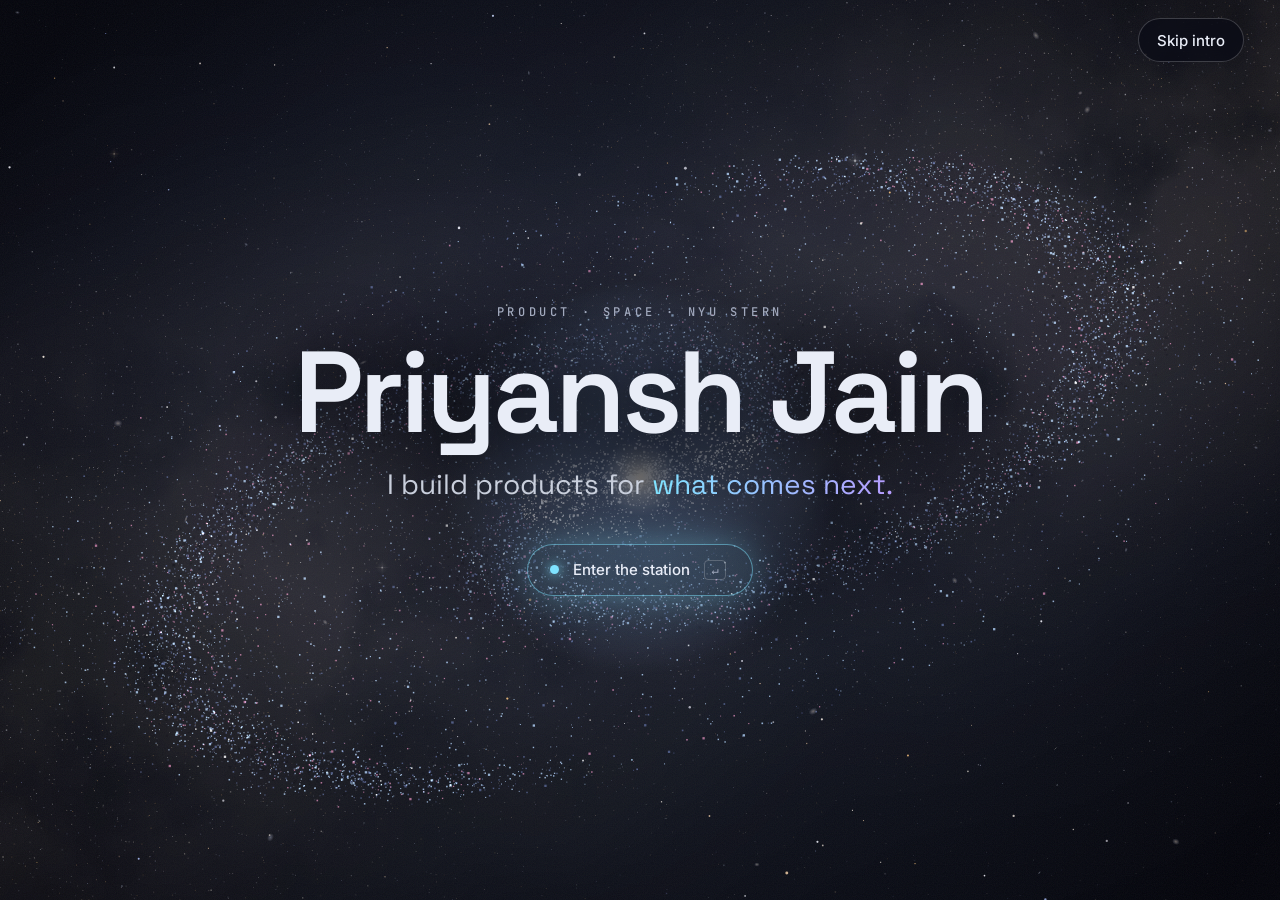
==== commit 4d734ba2: "Intro: start from a body class any ui.js clears; fingerprint scripts so deploys never mix versions -" ====
--- a/index.html
+++ b/index.html
@@ -28,7 +28,7 @@
 <link rel="preload" as="style" href="https://fonts.googleapis.com/css2?family=Inter:wght@400;500;600&family=JetBrains+Mono:wght@400;500&family=Space+Grotesk:wght@400;500;600&display=swap">
 <link href="https://fonts.googleapis.com/css2?family=Inter:wght@400;500;600&family=JetBrains+Mono:wght@400;500&family=Space+Grotesk:wght@400;500;600&display=swap" rel="stylesheet" media="print" onload="this.media='all'">
 <noscript><link href="https://fonts.googleapis.com/css2?family=Inter:wght@400;500;600&family=JetBrains+Mono:wght@400;500&family=Space+Grotesk:wght@400;500;600&display=swap" rel="stylesheet"></noscript>
-<script>/* decide before the first paint whether the intro plays, so the station never flashes first */try{if(!location.hash.replace(/^#\/?/,"")&&!matchMedia("(prefers-reduced-motion: reduce)").matches&&!sessionStorage.getItem("pj-intro"))document.documentElement.classList.add("pre-intro")}catch(e){}</script>
+<!-- gen:importmap --><script type="importmap">{"imports":{"./assets/content.js":"./assets/content.js?v=6c12268861","./assets/fig/cabin.mjs":"./assets/fig/cabin.mjs?v=8d2423ef7b","./assets/fig/comms.mjs":"./assets/fig/comms.mjs?v=f41a34821a","./assets/fig/cupola.mjs":"./assets/fig/cupola.mjs?v=9efcadfe44","./assets/fig/dish.mjs":"./assets/fig/dish.mjs?v=bbfd6af994","./assets/fig/hatch.mjs":"./assets/fig/hatch.mjs?v=3fabeb8b1d","./assets/fig/mission001.mjs":"./assets/fig/mission001.mjs?v=1d2d597f9d","./assets/fig/solar.mjs":"./assets/fig/solar.mjs?v=6298cb9a65","./assets/fig/station.mjs":"./assets/fig/station.mjs?v=6fb38ef629","./assets/kit/audit.mjs":"./assets/kit/audit.mjs?v=0edd59b8fa","./assets/kit/gl.mjs":"./assets/kit/gl.mjs?v=37e76fedb1","./assets/kit/iso-kit.mjs":"./assets/kit/iso-kit.mjs?v=46c0b262a4","./assets/kit/lathe.mjs":"./assets/kit/lathe.mjs?v=034310ce13","./assets/kit/tube.mjs":"./assets/kit/tube.mjs?v=1bafc8d37c","./assets/render.js":"./assets/render.js?v=a40a4958bb","./assets/space.js":"./assets/space.js?v=28867e3955","./assets/ui.js":"./assets/ui.js?v=b403ab8f62"}}</script><link rel="modulepreload" href="assets/ui.js?v=b403ab8f62"><link rel="modulepreload" href="assets/space.js?v=28867e3955"><link rel="modulepreload" href="assets/fig/station.mjs?v=6fb38ef629"><!-- /gen:importmap -->
 <style id="iso-css"><!-- gen:isocss -->
 .iso{
   --anatomy-page:#0b0b0b;--anatomy-card:#131313;--anatomy-text:#a3a3a3;--anatomy-strong:#e6e6e6;--anatomy-muted:#6e6e6e;
@@ -148,7 +148,6 @@
 }
 .iso.space .iso-plate{--anatomy-paper:#0b1126}
 <!-- /gen:isocss --></style>
-<link rel="modulepreload" href="assets/space.js">
 <style>
 :root{
   --bg:#04050b; --ink:#e9edf7; --ink-2:#c9cfdc; --muted:#a3abbf; --dim:#8a93a8;
@@ -202,9 +201,7 @@
 #intro{position:fixed;inset:0;z-index:35;display:flex;flex-direction:column;align-items:center;justify-content:center;text-align:center;padding:24px;transition:opacity .9s var(--ease),transform 1.2s var(--ease)}
 #intro::before{content:"";position:absolute;left:50%;top:50%;width:min(900px,120vw);height:min(440px,70vh);transform:translate(-50%,-50%);background:radial-gradient(closest-side,rgba(4,5,11,.66),rgba(4,5,11,0));z-index:-1;pointer-events:none}
 #intro.gone{opacity:0;transform:scale(1.06);pointer-events:none;visibility:hidden;transition:opacity .9s var(--ease),transform 1.2s var(--ease),visibility 0s 1.2s}
-html.pre-intro .home,html.pre-intro .hud,html.pre-intro .tabbar,html.pre-intro #station,html.pre-intro #hint{visibility:hidden}
-html.pre-intro #intro.gone{opacity:1;transform:none;visibility:visible;pointer-events:auto;transition:none}
-html.pre-intro .skip-intro{display:inline-flex!important}
+body.intro #intro.gone{opacity:1;transform:none;visibility:visible;pointer-events:auto;transition:none}
 .i-kicker{font:500 12px var(--mono);letter-spacing:.3em;text-transform:uppercase;color:var(--muted)}
 .i-name{font:600 clamp(48px,9vw,128px)/.95 var(--display);letter-spacing:-.035em;margin:18px 0;text-shadow:0 0 60px rgba(4,5,11,.9)}
 .i-tag{font:400 clamp(19px,2.4vw,28px) var(--display);color:var(--ink-2)}
@@ -810,6 +807,7 @@
 </style>
 </head>
 <body class="iso space">
+<script>/* start in the intro before anything paints; any version of ui.js turns this off on Enter or Skip */try{if(!location.hash.replace(/^#\/?/,"")&&!matchMedia("(prefers-reduced-motion: reduce)").matches&&!sessionStorage.getItem("pj-intro"))document.body.classList.add("intro")}catch(e){}</script>
 <a class="skip" href="#content">Skip to content</a>
 <canvas id="space" aria-hidden="true"></canvas>
 <div id="flash" aria-hidden="true"></div>
@@ -1325,6 +1323,6 @@
 </ul></nav>
 <div class="sr" aria-live="polite" id="live"></div>
 <div class="cine" aria-hidden="true"></div>
-<script type="module" src="assets/ui.js"></script>
+<!-- gen:entry --><script type="module" src="assets/ui.js?v=b403ab8f62"></script><!-- /gen:entry -->
 </body>
 </html>
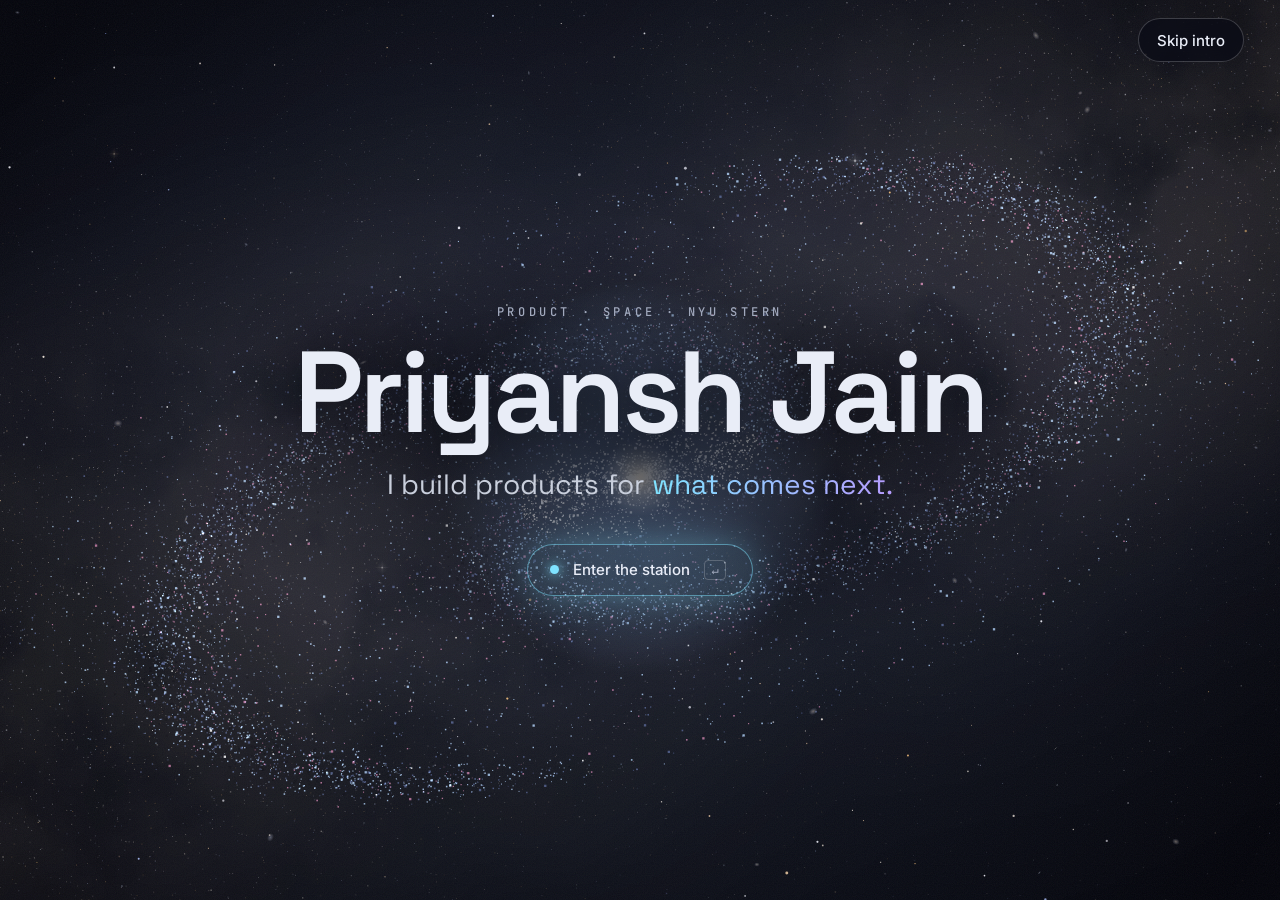
==== commit 28727425: "Mission 001: results from the space-autonomy build - Project page now tells the real story from the " ====
--- a/index.html
+++ b/index.html
@@ -28,7 +28,7 @@
 <link rel="preload" as="style" href="https://fonts.googleapis.com/css2?family=Inter:wght@400;500;600&family=JetBrains+Mono:wght@400;500&family=Space+Grotesk:wght@400;500;600&display=swap">
 <link href="https://fonts.googleapis.com/css2?family=Inter:wght@400;500;600&family=JetBrains+Mono:wght@400;500&family=Space+Grotesk:wght@400;500;600&display=swap" rel="stylesheet" media="print" onload="this.media='all'">
 <noscript><link href="https://fonts.googleapis.com/css2?family=Inter:wght@400;500;600&family=JetBrains+Mono:wght@400;500&family=Space+Grotesk:wght@400;500;600&display=swap" rel="stylesheet"></noscript>
-<!-- gen:importmap --><script type="importmap">{"imports":{"./assets/content.js":"./assets/content.js?v=6c12268861","./assets/fig/cabin.mjs":"./assets/fig/cabin.mjs?v=8d2423ef7b","./assets/fig/comms.mjs":"./assets/fig/comms.mjs?v=f41a34821a","./assets/fig/cupola.mjs":"./assets/fig/cupola.mjs?v=9efcadfe44","./assets/fig/dish.mjs":"./assets/fig/dish.mjs?v=bbfd6af994","./assets/fig/hatch.mjs":"./assets/fig/hatch.mjs?v=3fabeb8b1d","./assets/fig/mission001.mjs":"./assets/fig/mission001.mjs?v=1d2d597f9d","./assets/fig/solar.mjs":"./assets/fig/solar.mjs?v=6298cb9a65","./assets/fig/station.mjs":"./assets/fig/station.mjs?v=6fb38ef629","./assets/kit/audit.mjs":"./assets/kit/audit.mjs?v=0edd59b8fa","./assets/kit/gl.mjs":"./assets/kit/gl.mjs?v=37e76fedb1","./assets/kit/iso-kit.mjs":"./assets/kit/iso-kit.mjs?v=46c0b262a4","./assets/kit/lathe.mjs":"./assets/kit/lathe.mjs?v=034310ce13","./assets/kit/tube.mjs":"./assets/kit/tube.mjs?v=1bafc8d37c","./assets/render.js":"./assets/render.js?v=a40a4958bb","./assets/space.js":"./assets/space.js?v=28867e3955","./assets/ui.js":"./assets/ui.js?v=b403ab8f62"}}</script><link rel="modulepreload" href="assets/ui.js?v=b403ab8f62"><link rel="modulepreload" href="assets/space.js?v=28867e3955"><link rel="modulepreload" href="assets/fig/station.mjs?v=6fb38ef629"><!-- /gen:importmap -->
+<!-- gen:importmap --><script type="importmap">{"imports":{"./assets/content.js":"./assets/content.js?v=4d3239185b","./assets/fig/cabin.mjs":"./assets/fig/cabin.mjs?v=8d2423ef7b","./assets/fig/comms.mjs":"./assets/fig/comms.mjs?v=f41a34821a","./assets/fig/cupola.mjs":"./assets/fig/cupola.mjs?v=9efcadfe44","./assets/fig/dish.mjs":"./assets/fig/dish.mjs?v=bbfd6af994","./assets/fig/hatch.mjs":"./assets/fig/hatch.mjs?v=3fabeb8b1d","./assets/fig/mission001.mjs":"./assets/fig/mission001.mjs?v=1d2d597f9d","./assets/fig/solar.mjs":"./assets/fig/solar.mjs?v=6298cb9a65","./assets/fig/station.mjs":"./assets/fig/station.mjs?v=6fb38ef629","./assets/kit/audit.mjs":"./assets/kit/audit.mjs?v=0edd59b8fa","./assets/kit/gl.mjs":"./assets/kit/gl.mjs?v=37e76fedb1","./assets/kit/iso-kit.mjs":"./assets/kit/iso-kit.mjs?v=46c0b262a4","./assets/kit/lathe.mjs":"./assets/kit/lathe.mjs?v=034310ce13","./assets/kit/tube.mjs":"./assets/kit/tube.mjs?v=1bafc8d37c","./assets/render.js":"./assets/render.js?v=a40a4958bb","./assets/space.js":"./assets/space.js?v=28867e3955","./assets/ui.js":"./assets/ui.js?v=273924492d"}}</script><link rel="modulepreload" href="assets/ui.js?v=273924492d"><link rel="modulepreload" href="assets/space.js?v=28867e3955"><link rel="modulepreload" href="assets/fig/station.mjs?v=6fb38ef629"><!-- /gen:importmap -->
 <style id="iso-css"><!-- gen:isocss -->
 .iso{
   --anatomy-page:#0b0b0b;--anatomy-card:#131313;--anatomy-text:#a3a3a3;--anatomy-strong:#e6e6e6;--anatomy-muted:#6e6e6e;
@@ -400,6 +400,7 @@
 .back{display:inline-flex;align-items:center;min-height:32px;font:500 14px var(--body);color:var(--cyan);text-decoration:none}
 .case-head{margin-top:4px}
 .case-kicker{display:flex;flex-wrap:wrap;align-items:center;gap:8px;font:400 12px var(--mono);color:var(--muted)}
+.case-title:focus,.p-title:focus{outline:none}
 .case-title{font:500 clamp(24px,2.1vw,32px)/1.08 var(--display);letter-spacing:-.025em;margin-top:6px}
 .case-one{font-size:15px;color:var(--ink-2);margin-top:2px}
 .case-meta{font:400 12.5px var(--mono);color:var(--muted);margin-top:4px}
@@ -410,7 +411,9 @@
 .case-text:not(.stepped) .part[data-part="details"]{grid-column:1;grid-row:3 / span 3}
 .case-text.stepped{grid-column:2;grid-row:1 / span 3}
 .case-media{border-radius:14px;overflow:hidden;border:1px solid var(--line);background:#070a18;aspect-ratio:4/3;display:grid}
-.case-media img{width:100%;height:100%;object-fit:cover}
+.case-media img{width:100%;height:100%;object-fit:contain;background:#03040a}
+.case-media:has(img[width]){aspect-ratio:auto}
+.case-media img[width]{height:auto}
 .img-coming{display:grid;place-items:center;background:repeating-linear-gradient(135deg,rgba(255,255,255,.025) 0 10px,transparent 10px 20px);color:var(--muted);font:500 13px var(--mono);letter-spacing:.08em}
 .fig-mount{position:relative;display:grid;place-items:center;overflow:hidden}
 .fig-mount .iso-figure{margin:0;width:100%}
@@ -703,6 +706,8 @@
   .status{font-size:12px;padding:1px 7px}
   .case-meta{display:none}
   .case-title{font-size:22px;margin-top:2px}
+  .case-text.stepped .part p{font-size:14.5px;line-height:1.45}
+  .case-media:not(:has(img[width])){aspect-ratio:2.4/1}
   .case-media{aspect-ratio:21/9}
   .back{min-height:28px}
   .part p{font-size:14.5px}
@@ -896,10 +901,20 @@
   <span class="m-one">CoreWeave · Product Management Intern</span>
   <span class="m-out">PR/FAQ mapping 30 partners to 10 enterprise use cases</span></span>
 </a></li>
+<li data-cats="featured ai"><a class="mission" href="#/work/mission-001" style="--c:#7fe3ff">
+  <svg class="pt" viewBox="0 0 120 120" aria-hidden="true" focusable="false"><defs><radialGradient id="pt-mission-001-g" cx="38%" cy="32%" r="75%"><stop offset="0" stop-color="#7fe3ff" stop-opacity=".34"/><stop offset=".55" stop-color="#0b1330"/><stop offset="1" stop-color="#050816"/></radialGradient></defs>
+  <circle cx="60" cy="60" r="56" class="pt-rim"/><circle cx="60" cy="60" r="51.5" class="pt-stitch"/><circle cx="60" cy="60" r="47" fill="url(#pt-mission-001-g)" class="pt-face"/>
+  <g class="pt-stars"><circle cx="89.4" cy="38.7" r="1.1"/><circle cx="84.8" cy="89.2" r="0.9"/><circle cx="56.7" cy="88.3" r="1.2"/><circle cx="64.6" cy="93.2" r="1.3"/><circle cx="55.3" cy="80.3" r="0.9"/><circle cx="75.6" cy="83.7" r="1"/><circle cx="79.4" cy="61.1" r="0.9"/></g><text x="60" y="66" class="pt-ini">M0</text><ellipse cx="60" cy="60" rx="46" ry="15" transform="rotate(-23 60 60)" class="pt-orbit"/><circle cx="15" cy="60.8" r="2.6" class="pt-moon"/>
+  </svg>
+  <span class="m-body"><span class="m-top"><span class="m-status s-progress">In progress</span></span>
+  <b class="m-name">Mission 001</b>
+  <span class="m-one">Autonomous spacecraft inspection</span>
+  <span class="m-out">197/197 hidden faults found on 100 unseen missions · 0 debris hits in 400 adversarial encounters</span></span>
+</a></li>
 <li data-cats="featured im"><a class="mission" href="#/work/dreamweaver" style="--c:#b69cff">
   <svg class="pt" viewBox="0 0 120 120" aria-hidden="true" focusable="false"><defs><radialGradient id="pt-dreamweaver-g" cx="38%" cy="32%" r="75%"><stop offset="0" stop-color="#b69cff" stop-opacity=".34"/><stop offset=".55" stop-color="#0b1330"/><stop offset="1" stop-color="#050816"/></radialGradient></defs>
   <circle cx="60" cy="60" r="56" class="pt-rim"/><circle cx="60" cy="60" r="51.5" class="pt-stitch"/><circle cx="60" cy="60" r="47" fill="url(#pt-dreamweaver-g)" class="pt-face"/>
-  <g class="pt-stars"><circle cx="89.4" cy="38.7" r="1.1"/><circle cx="84.8" cy="89.2" r="0.9"/><circle cx="56.7" cy="88.3" r="1.2"/><circle cx="64.6" cy="93.2" r="1.3"/><circle cx="55.3" cy="80.3" r="0.9"/><circle cx="75.6" cy="83.7" r="1"/><circle cx="79.4" cy="61.1" r="0.9"/></g><text x="60" y="66" class="pt-ini">D</text><ellipse cx="60" cy="60" rx="46" ry="15" transform="rotate(-23 60 60)" class="pt-orbit"/><circle cx="15" cy="60.8" r="2.6" class="pt-moon"/>
+  <g class="pt-stars"><circle cx="39.6" cy="87.2" r="1"/><circle cx="31.4" cy="45.7" r="0.7"/><circle cx="47.5" cy="42.2" r="0.9"/><circle cx="39.6" cy="82.4" r="0.8"/><circle cx="42.5" cy="74.1" r="1"/><circle cx="43.4" cy="76.8" r="1"/><circle cx="34.7" cy="78.9" r="1"/></g><text x="60" y="66" class="pt-ini">D</text><ellipse cx="60" cy="60" rx="46" ry="15" transform="rotate(-5 60 60)" class="pt-orbit"/><circle cx="16.5" cy="56.1" r="2.6" class="pt-moon"/>
   </svg>
   <span class="m-body"><span class="m-top"><span class="m-status s-shipped">Shipped</span></span>
   <b class="m-name">Dreamweaver</b>
@@ -909,7 +924,7 @@
 <li data-cats="featured ps"><a class="mission" href="#/work/meroo-design-sprint" style="--c:#7cf2b9">
   <svg class="pt" viewBox="0 0 120 120" aria-hidden="true" focusable="false"><defs><radialGradient id="pt-meroo-design-sprint-g" cx="38%" cy="32%" r="75%"><stop offset="0" stop-color="#7cf2b9" stop-opacity=".34"/><stop offset=".55" stop-color="#0b1330"/><stop offset="1" stop-color="#050816"/></radialGradient></defs>
   <circle cx="60" cy="60" r="56" class="pt-rim"/><circle cx="60" cy="60" r="51.5" class="pt-stitch"/><circle cx="60" cy="60" r="47" fill="url(#pt-meroo-design-sprint-g)" class="pt-face"/>
-  <g class="pt-stars"><circle cx="39.6" cy="87.2" r="1"/><circle cx="31.4" cy="45.7" r="0.7"/><circle cx="47.5" cy="42.2" r="0.9"/><circle cx="39.6" cy="82.4" r="0.8"/><circle cx="42.5" cy="74.1" r="1"/><circle cx="43.4" cy="76.8" r="1"/><circle cx="34.7" cy="78.9" r="1"/></g><text x="60" y="66" class="pt-ini">MD</text><ellipse cx="60" cy="60" rx="46" ry="15" transform="rotate(-5 60 60)" class="pt-orbit"/><circle cx="16.5" cy="56.1" r="2.6" class="pt-moon"/>
+  <g class="pt-stars"><circle cx="61.5" cy="32.3" r="1.2"/><circle cx="83.8" cy="83" r="0.5"/><circle cx="75.9" cy="47.8" r="0.7"/><circle cx="75.9" cy="46.2" r="0.8"/><circle cx="23.3" cy="55.4" r="0.5"/><circle cx="85.2" cy="42.2" r="0.7"/><circle cx="46.3" cy="38.1" r="0.7"/></g><text x="60" y="66" class="pt-ini">MD</text><ellipse cx="60" cy="60" rx="46" ry="15" transform="rotate(-9 60 60)" class="pt-orbit"/><circle cx="15.7" cy="57.1" r="2.6" class="pt-moon"/>
   </svg>
   <span class="m-body"><span class="m-top"><span class="m-status s-concept">Concept</span></span>
   <b class="m-name">Meroo Design Sprint</b>
@@ -919,21 +934,12 @@
 <li data-cats="featured ai"><a class="mission" href="#/work/unblur" style="--c:#7fe3ff">
   <svg class="pt" viewBox="0 0 120 120" aria-hidden="true" focusable="false"><defs><radialGradient id="pt-unblur-g" cx="38%" cy="32%" r="75%"><stop offset="0" stop-color="#7fe3ff" stop-opacity=".34"/><stop offset=".55" stop-color="#0b1330"/><stop offset="1" stop-color="#050816"/></radialGradient></defs>
   <circle cx="60" cy="60" r="56" class="pt-rim"/><circle cx="60" cy="60" r="51.5" class="pt-stitch"/><circle cx="60" cy="60" r="47" fill="url(#pt-unblur-g)" class="pt-face"/>
-  <g class="pt-stars"><circle cx="61.5" cy="32.3" r="1.2"/><circle cx="83.8" cy="83" r="0.5"/><circle cx="75.9" cy="47.8" r="0.7"/><circle cx="75.9" cy="46.2" r="0.8"/><circle cx="23.3" cy="55.4" r="0.5"/><circle cx="85.2" cy="42.2" r="0.7"/><circle cx="46.3" cy="38.1" r="0.7"/></g><text x="60" y="66" class="pt-ini">U</text><ellipse cx="60" cy="60" rx="46" ry="15" transform="rotate(-9 60 60)" class="pt-orbit"/><circle cx="15.7" cy="57.1" r="2.6" class="pt-moon"/>
+  <g class="pt-stars"><circle cx="35.4" cy="60.1" r="1"/><circle cx="60" cy="84.8" r="0.9"/><circle cx="33.6" cy="67.5" r="1.2"/><circle cx="52.6" cy="98.7" r="0.7"/><circle cx="39.1" cy="30.2" r="0.8"/><circle cx="67.1" cy="21.3" r="0.9"/><circle cx="34.1" cy="85.8" r="0.6"/></g><text x="60" y="66" class="pt-ini">U</text><ellipse cx="60" cy="60" rx="46" ry="15" transform="rotate(14 60 60)" class="pt-orbit"/><circle cx="22.6" cy="51.6" r="2.6" class="pt-moon"/>
   </svg>
   <span class="m-body"><span class="m-top"><span class="m-status s-progress">In progress</span></span>
   <b class="m-name">Unblur</b>
   <span class="m-one">AI onboarding assistant</span>
   <span class="m-out">Direction grounded in 20 user interviews</span></span>
-</a></li>
-<li data-cats="featured ai"><a class="mission" href="#/work/mission-001" style="--c:#7fe3ff">
-  <svg class="pt" viewBox="0 0 120 120" aria-hidden="true" focusable="false"><defs><radialGradient id="pt-mission-001-g" cx="38%" cy="32%" r="75%"><stop offset="0" stop-color="#7fe3ff" stop-opacity=".34"/><stop offset=".55" stop-color="#0b1330"/><stop offset="1" stop-color="#050816"/></radialGradient></defs>
-  <circle cx="60" cy="60" r="56" class="pt-rim"/><circle cx="60" cy="60" r="51.5" class="pt-stitch"/><circle cx="60" cy="60" r="47" fill="url(#pt-mission-001-g)" class="pt-face"/>
-  <g class="pt-stars"><circle cx="35.4" cy="60.1" r="1"/><circle cx="60" cy="84.8" r="0.9"/><circle cx="33.6" cy="67.5" r="1.2"/><circle cx="52.6" cy="98.7" r="0.7"/><circle cx="39.1" cy="30.2" r="0.8"/><circle cx="67.1" cy="21.3" r="0.9"/><circle cx="34.1" cy="85.8" r="0.6"/></g><text x="60" y="66" class="pt-ini">M0</text><ellipse cx="60" cy="60" rx="46" ry="15" transform="rotate(14 60 60)" class="pt-orbit"/><circle cx="22.6" cy="51.6" r="2.6" class="pt-moon"/>
-  </svg>
-  <span class="m-body"><span class="m-top"><span class="m-status s-progress">In progress</span></span>
-  <b class="m-name">Mission 001</b>
-  <span class="m-one">Autonomous spacecraft inspection</span></span>
 </a></li>
 <li data-cats="ai"><a class="mission" href="#/work/astryn" style="--c:#7fe3ff">
   <svg class="pt" viewBox="0 0 120 120" aria-hidden="true" focusable="false"><defs><radialGradient id="pt-astryn-g" cx="38%" cy="32%" r="75%"><stop offset="0" stop-color="#7fe3ff" stop-opacity=".34"/><stop offset=".55" stop-color="#0b1330"/><stop offset="1" stop-color="#050816"/></radialGradient></defs>
@@ -1021,7 +1027,27 @@
       <section class="part" data-part="details"><h4>Tools</h4><ul class="tags"><li>Customer discovery</li><li>ICP definition</li><li>PR/FAQ</li><li>GTM strategy</li></ul></section>
     </div>
   </div>
-  <nav class="pager" aria-label="More projects"><a href="#/work/uber-av-strategy">← Uber AV Strategy</a><a href="#/work/dreamweaver">Dreamweaver →</a></nav>
+  <nav class="pager" aria-label="More projects"><a href="#/work/uber-av-strategy">← Uber AV Strategy</a><a href="#/work/mission-001">Mission 001 →</a></nav>
+</article>
+<article class="case" id="work-mission-001" data-case="mission-001" aria-labelledby="h-mission-001" style="--c:#7fe3ff" hidden>
+  <a class="back" href="#/work">← All work</a>
+  <header class="case-head">
+    <p class="case-kicker"><span class="status s-progress">In progress</span><span>AI, Software &amp; Startups</span></p>
+    <h3 class="case-title" id="h-mission-001">Mission 001</h3>
+    <p class="case-one">Autonomous spacecraft inspection</p>
+    <p class="case-meta">Project · Solo · Python · MuJoCo · 2026</p>
+  </header>
+  <div class="case-grid">
+    <figure class="case-media"><img src="assets/work/mission-001.webp" alt="Simulation: the inspector robot flying its route around the spacecraft Alpha-03 (left) and what its onboard camera sees (right)" width="800" height="300" loading="lazy" decoding="async"></figure>
+    <div class="case-text" data-fit>
+      <div class="steps" role="tablist" aria-label="Mission 001 sections"><button type="button" role="tab" class="step" data-step="problem" aria-selected="true">Problem</button><button type="button" role="tab" class="step" data-step="did" aria-selected="false">What I did</button><button type="button" role="tab" class="step" data-step="result" aria-selected="false">Result</button><button type="button" role="tab" class="step" data-step="details" aria-selected="false">Tools</button></div>
+      <section class="part" data-part="problem"><h4>Problem</h4><p>A robot inspecting a spacecraft in orbit has to find what's wrong on its own, and keep working when the world stops matching its assumptions: navigation error, bad lighting, drifting debris.</p></section>
+      <section class="part" data-part="did"><h4>What I did</h4><p>Built a Python and MuJoCo testbed: a 6-DOF free-flyer inspects a spacecraft and compares each RGB-D view with a digital twin to find faults. It aligns the twin to the camera, learns a calibrated confidence, looks again when unsure, and dodges drifting debris. The autonomy never touches simulator state, so it can move to ROS 2 or hardware.</p></section>
+      <section class="part" data-part="result"><h4>Result</h4><p>All 197 hidden faults found with 0 false alarms on 100 unseen missions. Aligning the twin raised navigation-error tolerance 5–10×; the learned confidence cut calibration error from 0.119 to 0.009; looking again rescued 292 verdicts and spoiled 5; debris hits fell from 100% to 0% in 400 adversarial encounters.</p></section>
+      <section class="part" data-part="details"><h4>Tools</h4><ul class="tags"><li>Python</li><li>MuJoCo</li><li>NumPy &amp; SciPy</li><li>Digital twin</li><li>ICP &amp; Lucas–Kanade</li><li>Logistic regression</li><li>pytest</li></ul></section>
+    </div>
+  </div>
+  <nav class="pager" aria-label="More projects"><a href="#/work/ai-infrastructure-marketplace">← AI Infrastructure Marketplace</a><a href="#/work/dreamweaver">Dreamweaver →</a></nav>
 </article>
 <article class="case" id="work-dreamweaver" data-case="dreamweaver" aria-labelledby="h-dreamweaver" style="--c:#b69cff" hidden>
   <a class="back" href="#/work">← All work</a>
@@ -1041,7 +1067,7 @@
       <section class="part" data-part="details"><h4>Tools</h4><ul class="tags"><li>p5.js</li><li>ml5.js</li><li>JavaScript</li><li>Gesture recognition</li></ul></section>
     </div>
   </div>
-  <nav class="pager" aria-label="More projects"><a href="#/work/ai-infrastructure-marketplace">← AI Infrastructure Marketplace</a><a href="#/work/meroo-design-sprint">Meroo Design Sprint →</a></nav>
+  <nav class="pager" aria-label="More projects"><a href="#/work/mission-001">← Mission 001</a><a href="#/work/meroo-design-sprint">Meroo Design Sprint →</a></nav>
 </article>
 <article class="case" id="work-meroo-design-sprint" data-case="meroo-design-sprint" aria-labelledby="h-meroo-design-sprint" style="--c:#7cf2b9" hidden>
   <a class="back" href="#/work">← All work</a>
@@ -1081,27 +1107,7 @@
       <section class="part" data-part="details"><h4>Tools</h4><ul class="tags"><li>Customer discovery</li><li>User interviews</li><li>Product strategy</li><li>AI</li></ul></section>
     </div>
   </div>
-  <nav class="pager" aria-label="More projects"><a href="#/work/meroo-design-sprint">← Meroo Design Sprint</a><a href="#/work/mission-001">Mission 001 →</a></nav>
-</article>
-<article class="case" id="work-mission-001" data-case="mission-001" aria-labelledby="h-mission-001" style="--c:#7fe3ff" hidden>
-  <a class="back" href="#/work">← All work</a>
-  <header class="case-head">
-    <p class="case-kicker"><span class="status s-progress">In progress</span><span>AI, Software &amp; Startups</span></p>
-    <h3 class="case-title" id="h-mission-001">Mission 001</h3>
-    <p class="case-one">Autonomous spacecraft inspection</p>
-    <p class="case-meta">Project · Solo · Python · MuJoCo</p>
-  </header>
-  <div class="case-grid">
-    <figure class="case-media"><div class="fig-mount" data-figure="mission001"><p class="fig-fallback">Interactive illustration of the concept. Turn on JavaScript to see it.</p></div></figure>
-    <div class="case-text" data-fit>
-      <div class="steps" role="tablist" aria-label="Mission 001 sections"><button type="button" role="tab" class="step" data-step="problem" aria-selected="true">Problem</button><button type="button" role="tab" class="step" data-step="did" aria-selected="false">What I did</button><button type="button" role="tab" class="step" data-step="result" aria-selected="false">Result</button><button type="button" role="tab" class="step" data-step="details" aria-selected="false">Tools</button></div>
-      <section class="part" data-part="problem"><h4>Problem</h4><p>Inspecting a spacecraft in orbit calls for a robot that can work around the vehicle on its own: seeing it, spotting anomalies, planning its moves, and recovering when something goes wrong.</p></section>
-      <section class="part" data-part="did"><h4>What I did</h4><p>Building the simulation and full technical stack myself in Python and MuJoCo, centered on a free-flying 6-DOF robot operating around a spacecraft. The architecture covers perception, anomaly detection, planning, failure recovery, and mission evaluation.</p></section>
-      <section class="part" data-part="result"><h4>Result</h4><p>In active development, with a working prototype coming soon.</p></section>
-      <section class="part" data-part="details"><h4>Tools</h4><ul class="tags"><li>Python</li><li>MuJoCo</li><li>Physics simulation</li><li>Robotics</li></ul></section>
-    </div>
-  </div>
-  <nav class="pager" aria-label="More projects"><a href="#/work/unblur">← Unblur</a><a href="#/work/astryn">Astryn →</a></nav>
+  <nav class="pager" aria-label="More projects"><a href="#/work/meroo-design-sprint">← Meroo Design Sprint</a><a href="#/work/astryn">Astryn →</a></nav>
 </article>
 <article class="case" id="work-astryn" data-case="astryn" aria-labelledby="h-astryn" style="--c:#7fe3ff" hidden>
   <a class="back" href="#/work">← All work</a>
@@ -1120,7 +1126,7 @@
       <section class="part" data-part="details"><h4>Tools</h4><ul class="tags"><li>Product design</li><li>Interaction design</li><li>Engagement loops</li></ul></section>
     </div>
   </div>
-  <nav class="pager" aria-label="More projects"><a href="#/work/mission-001">← Mission 001</a><a href="#/work/velostat-heart">Velostat Heart →</a></nav>
+  <nav class="pager" aria-label="More projects"><a href="#/work/unblur">← Unblur</a><a href="#/work/velostat-heart">Velostat Heart →</a></nav>
 </article>
 <article class="case" id="work-velostat-heart" data-case="velostat-heart" aria-labelledby="h-velostat-heart" style="--c:#b69cff" hidden>
   <a class="back" href="#/work">← All work</a>
@@ -1323,6 +1329,6 @@
 </ul></nav>
 <div class="sr" aria-live="polite" id="live"></div>
 <div class="cine" aria-hidden="true"></div>
-<!-- gen:entry --><script type="module" src="assets/ui.js?v=b403ab8f62"></script><!-- /gen:entry -->
+<!-- gen:entry --><script type="module" src="assets/ui.js?v=273924492d"></script><!-- /gen:entry -->
 </body>
 </html>
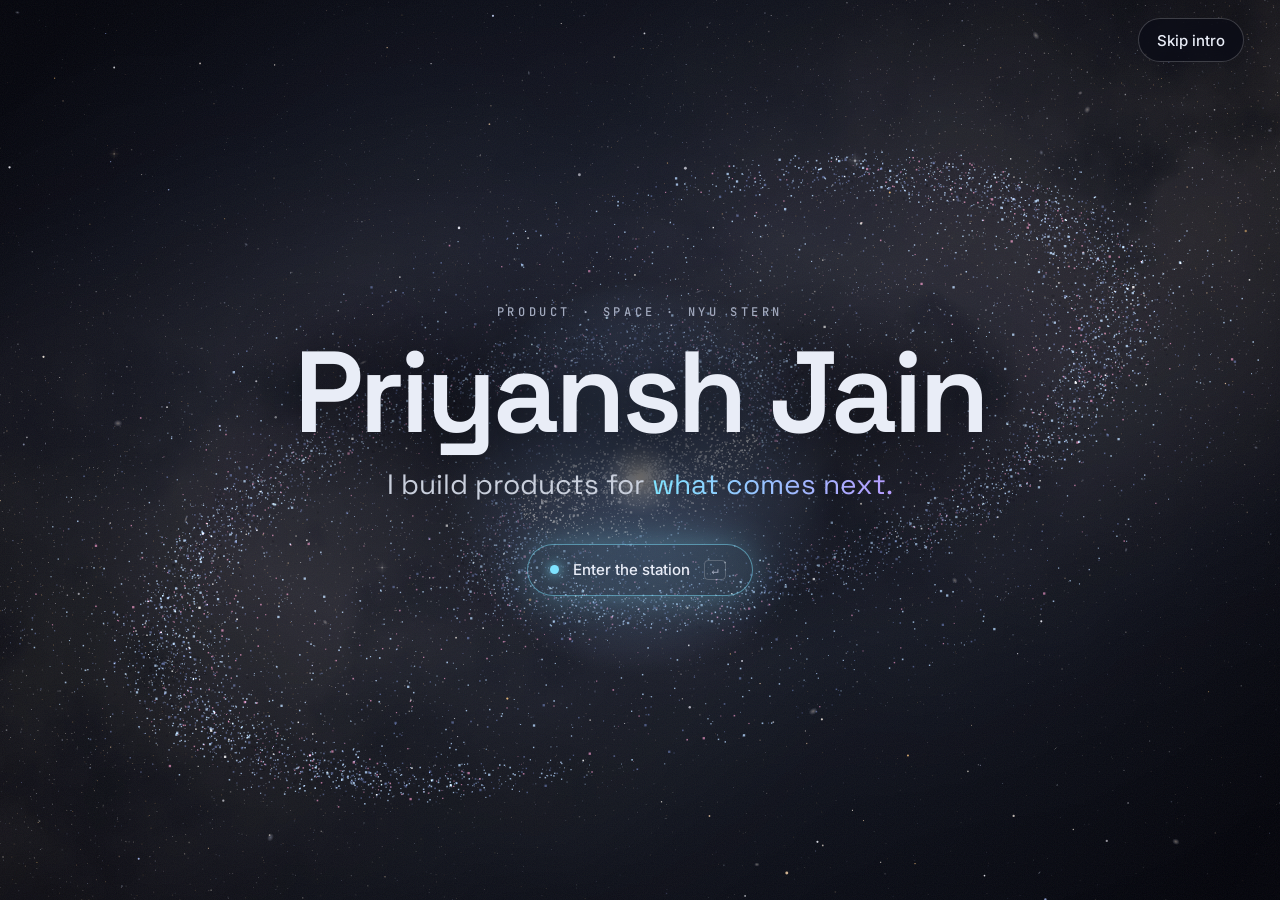
==== commit e224641f: "Mission 001: link the public space-autonomy repo; compact step tabs on phones Co-Authored-By: Claude" ====
--- a/index.html
+++ b/index.html
@@ -28,7 +28,7 @@
 <link rel="preload" as="style" href="https://fonts.googleapis.com/css2?family=Inter:wght@400;500;600&family=JetBrains+Mono:wght@400;500&family=Space+Grotesk:wght@400;500;600&display=swap">
 <link href="https://fonts.googleapis.com/css2?family=Inter:wght@400;500;600&family=JetBrains+Mono:wght@400;500&family=Space+Grotesk:wght@400;500;600&display=swap" rel="stylesheet" media="print" onload="this.media='all'">
 <noscript><link href="https://fonts.googleapis.com/css2?family=Inter:wght@400;500;600&family=JetBrains+Mono:wght@400;500&family=Space+Grotesk:wght@400;500;600&display=swap" rel="stylesheet"></noscript>
-<!-- gen:importmap --><script type="importmap">{"imports":{"./assets/content.js":"./assets/content.js?v=4d3239185b","./assets/fig/cabin.mjs":"./assets/fig/cabin.mjs?v=8d2423ef7b","./assets/fig/comms.mjs":"./assets/fig/comms.mjs?v=f41a34821a","./assets/fig/cupola.mjs":"./assets/fig/cupola.mjs?v=9efcadfe44","./assets/fig/dish.mjs":"./assets/fig/dish.mjs?v=bbfd6af994","./assets/fig/hatch.mjs":"./assets/fig/hatch.mjs?v=3fabeb8b1d","./assets/fig/mission001.mjs":"./assets/fig/mission001.mjs?v=1d2d597f9d","./assets/fig/solar.mjs":"./assets/fig/solar.mjs?v=6298cb9a65","./assets/fig/station.mjs":"./assets/fig/station.mjs?v=6fb38ef629","./assets/kit/audit.mjs":"./assets/kit/audit.mjs?v=0edd59b8fa","./assets/kit/gl.mjs":"./assets/kit/gl.mjs?v=37e76fedb1","./assets/kit/iso-kit.mjs":"./assets/kit/iso-kit.mjs?v=46c0b262a4","./assets/kit/lathe.mjs":"./assets/kit/lathe.mjs?v=034310ce13","./assets/kit/tube.mjs":"./assets/kit/tube.mjs?v=1bafc8d37c","./assets/render.js":"./assets/render.js?v=a40a4958bb","./assets/space.js":"./assets/space.js?v=28867e3955","./assets/ui.js":"./assets/ui.js?v=273924492d"}}</script><link rel="modulepreload" href="assets/ui.js?v=273924492d"><link rel="modulepreload" href="assets/space.js?v=28867e3955"><link rel="modulepreload" href="assets/fig/station.mjs?v=6fb38ef629"><!-- /gen:importmap -->
+<!-- gen:importmap --><script type="importmap">{"imports":{"./assets/content.js":"./assets/content.js?v=9078da7c46","./assets/fig/cabin.mjs":"./assets/fig/cabin.mjs?v=8d2423ef7b","./assets/fig/comms.mjs":"./assets/fig/comms.mjs?v=f41a34821a","./assets/fig/cupola.mjs":"./assets/fig/cupola.mjs?v=9efcadfe44","./assets/fig/dish.mjs":"./assets/fig/dish.mjs?v=bbfd6af994","./assets/fig/hatch.mjs":"./assets/fig/hatch.mjs?v=3fabeb8b1d","./assets/fig/mission001.mjs":"./assets/fig/mission001.mjs?v=1d2d597f9d","./assets/fig/solar.mjs":"./assets/fig/solar.mjs?v=6298cb9a65","./assets/fig/station.mjs":"./assets/fig/station.mjs?v=6fb38ef629","./assets/kit/audit.mjs":"./assets/kit/audit.mjs?v=0edd59b8fa","./assets/kit/gl.mjs":"./assets/kit/gl.mjs?v=37e76fedb1","./assets/kit/iso-kit.mjs":"./assets/kit/iso-kit.mjs?v=46c0b262a4","./assets/kit/lathe.mjs":"./assets/kit/lathe.mjs?v=034310ce13","./assets/kit/tube.mjs":"./assets/kit/tube.mjs?v=1bafc8d37c","./assets/render.js":"./assets/render.js?v=a40a4958bb","./assets/space.js":"./assets/space.js?v=28867e3955","./assets/ui.js":"./assets/ui.js?v=273924492d"}}</script><link rel="modulepreload" href="assets/ui.js?v=273924492d"><link rel="modulepreload" href="assets/space.js?v=28867e3955"><link rel="modulepreload" href="assets/fig/station.mjs?v=6fb38ef629"><!-- /gen:importmap -->
 <style id="iso-css"><!-- gen:isocss -->
 .iso{
   --anatomy-page:#0b0b0b;--anatomy-card:#131313;--anatomy-text:#a3a3a3;--anatomy-strong:#e6e6e6;--anatomy-muted:#6e6e6e;
@@ -707,6 +707,8 @@
   .case-meta{display:none}
   .case-title{font-size:22px;margin-top:2px}
   .case-text.stepped .part p{font-size:14.5px;line-height:1.45}
+  .steps{flex-wrap:nowrap;gap:4px}
+  .step{flex:none;min-height:36px;padding:0 9px;font-size:13px}
   .case-media:not(:has(img[width])){aspect-ratio:2.4/1}
   .case-media{aspect-ratio:21/9}
   .back{min-height:28px}
@@ -1040,11 +1042,11 @@
   <div class="case-grid">
     <figure class="case-media"><img src="assets/work/mission-001.webp" alt="Simulation: the inspector robot flying its route around the spacecraft Alpha-03 (left) and what its onboard camera sees (right)" width="800" height="300" loading="lazy" decoding="async"></figure>
     <div class="case-text" data-fit>
-      <div class="steps" role="tablist" aria-label="Mission 001 sections"><button type="button" role="tab" class="step" data-step="problem" aria-selected="true">Problem</button><button type="button" role="tab" class="step" data-step="did" aria-selected="false">What I did</button><button type="button" role="tab" class="step" data-step="result" aria-selected="false">Result</button><button type="button" role="tab" class="step" data-step="details" aria-selected="false">Tools</button></div>
+      <div class="steps" role="tablist" aria-label="Mission 001 sections"><button type="button" role="tab" class="step" data-step="problem" aria-selected="true">Problem</button><button type="button" role="tab" class="step" data-step="did" aria-selected="false">What I did</button><button type="button" role="tab" class="step" data-step="result" aria-selected="false">Result</button><button type="button" role="tab" class="step" data-step="details" aria-selected="false">Tools &amp; links</button></div>
       <section class="part" data-part="problem"><h4>Problem</h4><p>A robot inspecting a spacecraft in orbit has to find what's wrong on its own, and keep working when the world stops matching its assumptions: navigation error, bad lighting, drifting debris.</p></section>
       <section class="part" data-part="did"><h4>What I did</h4><p>Built a Python and MuJoCo testbed: a 6-DOF free-flyer inspects a spacecraft and compares each RGB-D view with a digital twin to find faults. It aligns the twin to the camera, learns a calibrated confidence, looks again when unsure, and dodges drifting debris. The autonomy never touches simulator state, so it can move to ROS 2 or hardware.</p></section>
       <section class="part" data-part="result"><h4>Result</h4><p>All 197 hidden faults found with 0 false alarms on 100 unseen missions. Aligning the twin raised navigation-error tolerance 5–10×; the learned confidence cut calibration error from 0.119 to 0.009; looking again rescued 292 verdicts and spoiled 5; debris hits fell from 100% to 0% in 400 adversarial encounters.</p></section>
-      <section class="part" data-part="details"><h4>Tools</h4><ul class="tags"><li>Python</li><li>MuJoCo</li><li>NumPy &amp; SciPy</li><li>Digital twin</li><li>ICP &amp; Lucas–Kanade</li><li>Logistic regression</li><li>pytest</li></ul></section>
+      <section class="part" data-part="details"><h4>Tools &amp; links</h4><ul class="tags"><li>Python</li><li>MuJoCo</li><li>NumPy &amp; SciPy</li><li>Digital twin</li><li>ICP &amp; Lucas–Kanade</li><li>Logistic regression</li><li>pytest</li></ul><ul class="links"><li><a href="https://github.com/priyanshjain05/space-autonomy" target="_blank" rel="noopener">Code, results and write-up on GitHub ↗</a></li></ul></section>
     </div>
   </div>
   <nav class="pager" aria-label="More projects"><a href="#/work/ai-infrastructure-marketplace">← AI Infrastructure Marketplace</a><a href="#/work/dreamweaver">Dreamweaver →</a></nav>
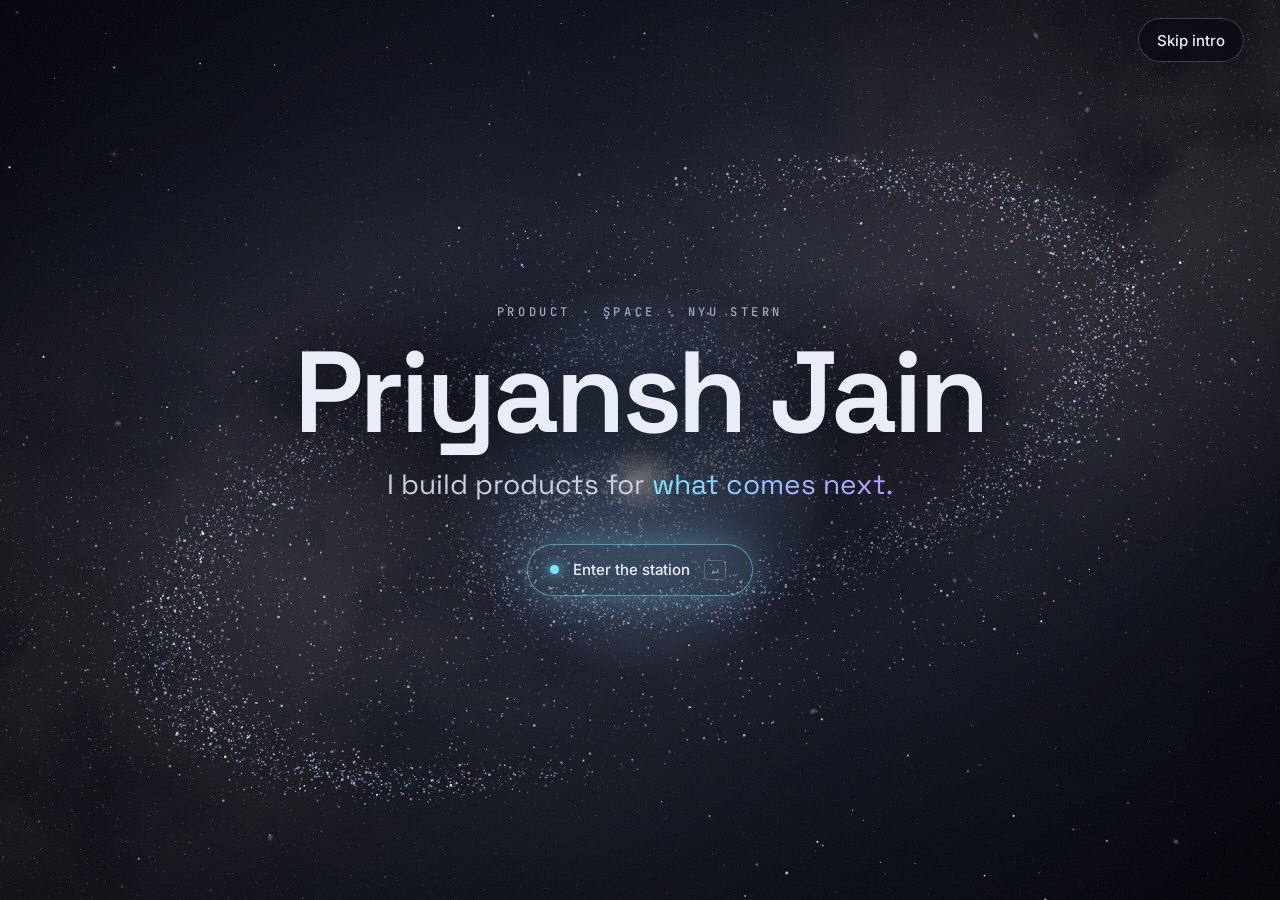
==== commit ba300ee5: "Add a playable spacecraft game reached from a ship orbiting the station - A small ship orbits the st" ====
--- a/index.html
+++ b/index.html
@@ -28,7 +28,7 @@
 <link rel="preload" as="style" href="https://fonts.googleapis.com/css2?family=Inter:wght@400;500;600&family=JetBrains+Mono:wght@400;500&family=Space+Grotesk:wght@400;500;600&display=swap">
 <link href="https://fonts.googleapis.com/css2?family=Inter:wght@400;500;600&family=JetBrains+Mono:wght@400;500&family=Space+Grotesk:wght@400;500;600&display=swap" rel="stylesheet" media="print" onload="this.media='all'">
 <noscript><link href="https://fonts.googleapis.com/css2?family=Inter:wght@400;500;600&family=JetBrains+Mono:wght@400;500&family=Space+Grotesk:wght@400;500;600&display=swap" rel="stylesheet"></noscript>
-<!-- gen:importmap --><script type="importmap">{"imports":{"./assets/content.js":"./assets/content.js?v=9078da7c46","./assets/fig/cabin.mjs":"./assets/fig/cabin.mjs?v=8d2423ef7b","./assets/fig/comms.mjs":"./assets/fig/comms.mjs?v=f41a34821a","./assets/fig/cupola.mjs":"./assets/fig/cupola.mjs?v=9efcadfe44","./assets/fig/dish.mjs":"./assets/fig/dish.mjs?v=bbfd6af994","./assets/fig/hatch.mjs":"./assets/fig/hatch.mjs?v=3fabeb8b1d","./assets/fig/mission001.mjs":"./assets/fig/mission001.mjs?v=1d2d597f9d","./assets/fig/solar.mjs":"./assets/fig/solar.mjs?v=6298cb9a65","./assets/fig/station.mjs":"./assets/fig/station.mjs?v=6fb38ef629","./assets/kit/audit.mjs":"./assets/kit/audit.mjs?v=0edd59b8fa","./assets/kit/gl.mjs":"./assets/kit/gl.mjs?v=37e76fedb1","./assets/kit/iso-kit.mjs":"./assets/kit/iso-kit.mjs?v=46c0b262a4","./assets/kit/lathe.mjs":"./assets/kit/lathe.mjs?v=034310ce13","./assets/kit/tube.mjs":"./assets/kit/tube.mjs?v=1bafc8d37c","./assets/render.js":"./assets/render.js?v=a40a4958bb","./assets/space.js":"./assets/space.js?v=28867e3955","./assets/ui.js":"./assets/ui.js?v=273924492d"}}</script><link rel="modulepreload" href="assets/ui.js?v=273924492d"><link rel="modulepreload" href="assets/space.js?v=28867e3955"><link rel="modulepreload" href="assets/fig/station.mjs?v=6fb38ef629"><!-- /gen:importmap -->
+<!-- gen:importmap --><script type="importmap">{"imports":{"./assets/content.js":"./assets/content.js?v=9078da7c46","./assets/fig/cabin.mjs":"./assets/fig/cabin.mjs?v=8d2423ef7b","./assets/fig/comms.mjs":"./assets/fig/comms.mjs?v=f41a34821a","./assets/fig/cupola.mjs":"./assets/fig/cupola.mjs?v=9efcadfe44","./assets/fig/dish.mjs":"./assets/fig/dish.mjs?v=bbfd6af994","./assets/fig/hatch.mjs":"./assets/fig/hatch.mjs?v=3fabeb8b1d","./assets/fig/mission001.mjs":"./assets/fig/mission001.mjs?v=1d2d597f9d","./assets/fig/solar.mjs":"./assets/fig/solar.mjs?v=6298cb9a65","./assets/fig/station.mjs":"./assets/fig/station.mjs?v=6fb38ef629","./assets/game/game.mjs":"./assets/game/game.mjs?v=b9802922cf","./assets/game/parts.js":"./assets/game/parts.js?v=9d47013048","./assets/game/ship.mjs":"./assets/game/ship.mjs?v=7abf9c99bb","./assets/kit/audit.mjs":"./assets/kit/audit.mjs?v=0edd59b8fa","./assets/kit/gl.mjs":"./assets/kit/gl.mjs?v=37e76fedb1","./assets/kit/iso-kit.mjs":"./assets/kit/iso-kit.mjs?v=46c0b262a4","./assets/kit/lathe.mjs":"./assets/kit/lathe.mjs?v=034310ce13","./assets/kit/tube.mjs":"./assets/kit/tube.mjs?v=1bafc8d37c","./assets/render.js":"./assets/render.js?v=a40a4958bb","./assets/space.js":"./assets/space.js?v=c7ee2b1e4f","./assets/ui.js":"./assets/ui.js?v=ee6f2da953"}}</script><link rel="modulepreload" href="assets/ui.js?v=ee6f2da953"><link rel="modulepreload" href="assets/space.js?v=c7ee2b1e4f"><link rel="modulepreload" href="assets/fig/station.mjs?v=6fb38ef629"><!-- /gen:importmap -->
 <style id="iso-css"><!-- gen:isocss -->
 .iso{
   --anatomy-page:#0b0b0b;--anatomy-card:#131313;--anatomy-text:#a3a3a3;--anatomy-strong:#e6e6e6;--anatomy-muted:#6e6e6e;
@@ -620,6 +620,30 @@
 .sl-group ul{display:flex;flex-wrap:wrap;gap:0 5px;font-size:14px;line-height:1.5;color:var(--ink-2)}
 .sl-group li:not(:last-child)::after{content:" ·";color:var(--dim)}
 
+/* ---------- the game's way in: a small ship orbiting the station ---------- */
+.orb-ship{position:fixed;left:0;top:0;width:48px;height:48px;padding:6px;border-radius:50%;z-index:16;cursor:pointer;will-change:transform;visibility:hidden;filter:drop-shadow(0 0 6px rgba(255,191,115,.55))}
+.orb-ship svg{display:block;width:100%;height:100%;overflow:visible}
+.orb-ship .o-body{fill:#1d2a4f;stroke:#ffe6c4;stroke-width:1.5;stroke-linejoin:round}
+.orb-ship .o-canopy{fill:#7fe3ff}
+.orb-ship .o-flame{fill:#ffbf73;opacity:.9;transform-origin:0 8px;animation:orbflame .35s ease-in-out infinite alternate}
+@keyframes orbflame{from{transform:scaleY(.7)}to{transform:scaleY(1.15)}}
+.orb-label{position:fixed;left:0;top:0;z-index:18;display:inline-flex;align-items:center;gap:9px;min-height:44px;padding:0 15px 0 12px;border-radius:12px;background:var(--glass);border:1px solid rgba(255,191,115,.45);-webkit-backdrop-filter:blur(10px);backdrop-filter:blur(10px);white-space:nowrap;font:500 15px var(--display);color:#fff;box-shadow:0 8px 30px -12px rgba(0,0,0,.8),0 0 22px -8px rgba(255,191,115,.55);visibility:hidden;cursor:pointer;transition:border-color .3s,box-shadow .3s,background .3s}
+.orb-label:hover,.orb-label:focus-visible{border-color:#ffbf73;background:rgba(10,16,34,.92);box-shadow:0 0 30px -6px rgba(255,191,115,.65)}
+.orb-label:focus-visible{outline:2px solid var(--amber);outline-offset:3px}
+.orb-dot{width:8px;height:8px;border-radius:50%;background:var(--amber);box-shadow:0 0 10px var(--amber);animation:breathe 2.4s var(--ease) infinite}
+.orb-lines{position:fixed;inset:0;width:100%;height:100%;z-index:17;pointer-events:none;visibility:hidden}
+.orb-lines line{stroke:rgba(255,191,115,.4);stroke-width:1;stroke-dasharray:3 4}
+.orb-hint{position:fixed;left:0;top:0;z-index:19;padding:6px 12px;border-radius:999px;background:var(--glass);border:1px solid var(--line-2);font:400 13px var(--body);color:var(--ink);pointer-events:none;transition:opacity .8s var(--ease)}
+.orb-hint.gone{opacity:0}
+.orb-skip{position:fixed;right:var(--gutter);top:18px;z-index:72}
+.orb-skip[hidden]{display:none}
+body.gaming .home{opacity:0;pointer-events:none}
+body.gaming .hero{visibility:hidden}
+body.gaming .hud{opacity:0;pointer-events:none}
+body.game-in #station{opacity:0!important;transition:opacity .5s var(--ease)}
+body.gaming .tabbar,body.gaming .orb-hint,body.gaming #hint{visibility:hidden}
+@media (prefers-reduced-motion:reduce){.orb-ship .o-flame,.orb-dot{animation:none}}
+
 /* mobile tab bar (text menu backup) */
 .tabbar{display:none}
 
@@ -1331,6 +1355,6 @@
 </ul></nav>
 <div class="sr" aria-live="polite" id="live"></div>
 <div class="cine" aria-hidden="true"></div>
-<!-- gen:entry --><script type="module" src="assets/ui.js?v=273924492d"></script><!-- /gen:entry -->
+<!-- gen:entry --><script type="module" src="assets/ui.js?v=ee6f2da953"></script><!-- /gen:entry -->
 </body>
 </html>
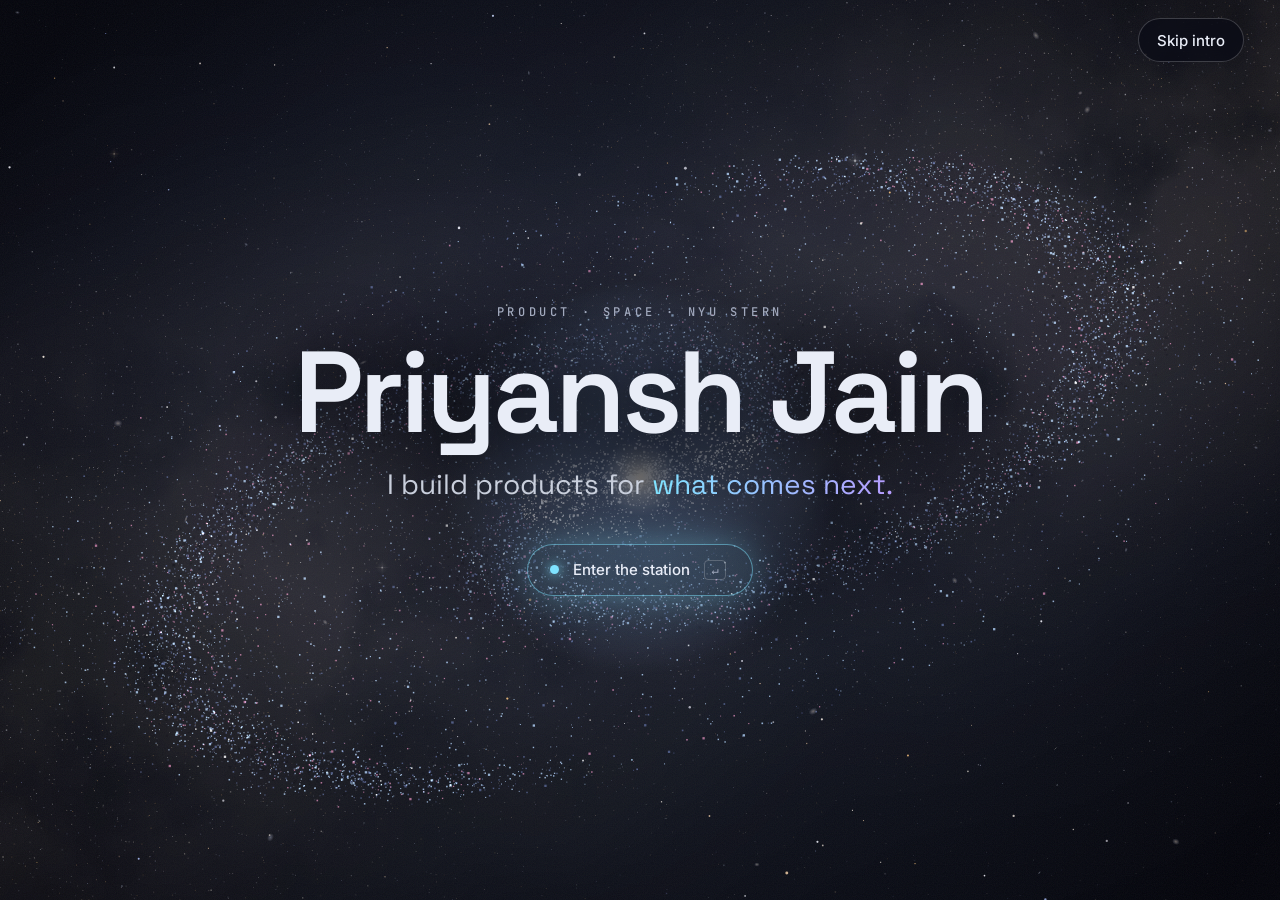
==== commit 896cc546: "Game entry: the jet is the button; a 'Test flight' tag rides beside it only when it helps - No perma" ====
--- a/index.html
+++ b/index.html
@@ -28,7 +28,7 @@
 <link rel="preload" as="style" href="https://fonts.googleapis.com/css2?family=Inter:wght@400;500;600&family=JetBrains+Mono:wght@400;500&family=Space+Grotesk:wght@400;500;600&display=swap">
 <link href="https://fonts.googleapis.com/css2?family=Inter:wght@400;500;600&family=JetBrains+Mono:wght@400;500&family=Space+Grotesk:wght@400;500;600&display=swap" rel="stylesheet" media="print" onload="this.media='all'">
 <noscript><link href="https://fonts.googleapis.com/css2?family=Inter:wght@400;500;600&family=JetBrains+Mono:wght@400;500&family=Space+Grotesk:wght@400;500;600&display=swap" rel="stylesheet"></noscript>
-<!-- gen:importmap --><script type="importmap">{"imports":{"./assets/content.js":"./assets/content.js?v=9078da7c46","./assets/fig/cabin.mjs":"./assets/fig/cabin.mjs?v=8d2423ef7b","./assets/fig/comms.mjs":"./assets/fig/comms.mjs?v=f41a34821a","./assets/fig/cupola.mjs":"./assets/fig/cupola.mjs?v=9efcadfe44","./assets/fig/dish.mjs":"./assets/fig/dish.mjs?v=bbfd6af994","./assets/fig/hatch.mjs":"./assets/fig/hatch.mjs?v=3fabeb8b1d","./assets/fig/mission001.mjs":"./assets/fig/mission001.mjs?v=1d2d597f9d","./assets/fig/solar.mjs":"./assets/fig/solar.mjs?v=6298cb9a65","./assets/fig/station.mjs":"./assets/fig/station.mjs?v=6fb38ef629","./assets/game/game.mjs":"./assets/game/game.mjs?v=b9802922cf","./assets/game/parts.js":"./assets/game/parts.js?v=9d47013048","./assets/game/ship.mjs":"./assets/game/ship.mjs?v=7abf9c99bb","./assets/kit/audit.mjs":"./assets/kit/audit.mjs?v=0edd59b8fa","./assets/kit/gl.mjs":"./assets/kit/gl.mjs?v=37e76fedb1","./assets/kit/iso-kit.mjs":"./assets/kit/iso-kit.mjs?v=46c0b262a4","./assets/kit/lathe.mjs":"./assets/kit/lathe.mjs?v=034310ce13","./assets/kit/tube.mjs":"./assets/kit/tube.mjs?v=1bafc8d37c","./assets/render.js":"./assets/render.js?v=a40a4958bb","./assets/space.js":"./assets/space.js?v=c7ee2b1e4f","./assets/ui.js":"./assets/ui.js?v=ee6f2da953"}}</script><link rel="modulepreload" href="assets/ui.js?v=ee6f2da953"><link rel="modulepreload" href="assets/space.js?v=c7ee2b1e4f"><link rel="modulepreload" href="assets/fig/station.mjs?v=6fb38ef629"><!-- /gen:importmap -->
+<!-- gen:importmap --><script type="importmap">{"imports":{"./assets/content.js":"./assets/content.js?v=9078da7c46","./assets/fig/cabin.mjs":"./assets/fig/cabin.mjs?v=8d2423ef7b","./assets/fig/comms.mjs":"./assets/fig/comms.mjs?v=f41a34821a","./assets/fig/cupola.mjs":"./assets/fig/cupola.mjs?v=9efcadfe44","./assets/fig/dish.mjs":"./assets/fig/dish.mjs?v=bbfd6af994","./assets/fig/hatch.mjs":"./assets/fig/hatch.mjs?v=3fabeb8b1d","./assets/fig/mission001.mjs":"./assets/fig/mission001.mjs?v=1d2d597f9d","./assets/fig/solar.mjs":"./assets/fig/solar.mjs?v=6298cb9a65","./assets/fig/station.mjs":"./assets/fig/station.mjs?v=6fb38ef629","./assets/game/game.mjs":"./assets/game/game.mjs?v=b9802922cf","./assets/game/parts.js":"./assets/game/parts.js?v=9d47013048","./assets/game/ship.mjs":"./assets/game/ship.mjs?v=7abf9c99bb","./assets/kit/audit.mjs":"./assets/kit/audit.mjs?v=0edd59b8fa","./assets/kit/gl.mjs":"./assets/kit/gl.mjs?v=37e76fedb1","./assets/kit/iso-kit.mjs":"./assets/kit/iso-kit.mjs?v=46c0b262a4","./assets/kit/lathe.mjs":"./assets/kit/lathe.mjs?v=034310ce13","./assets/kit/tube.mjs":"./assets/kit/tube.mjs?v=1bafc8d37c","./assets/render.js":"./assets/render.js?v=a40a4958bb","./assets/space.js":"./assets/space.js?v=c7ee2b1e4f","./assets/ui.js":"./assets/ui.js?v=e36b0d72a4"}}</script><link rel="modulepreload" href="assets/ui.js?v=e36b0d72a4"><link rel="modulepreload" href="assets/space.js?v=c7ee2b1e4f"><link rel="modulepreload" href="assets/fig/station.mjs?v=6fb38ef629"><!-- /gen:importmap -->
 <style id="iso-css"><!-- gen:isocss -->
 .iso{
   --anatomy-page:#0b0b0b;--anatomy-card:#131313;--anatomy-text:#a3a3a3;--anatomy-strong:#e6e6e6;--anatomy-muted:#6e6e6e;
@@ -621,28 +621,30 @@
 .sl-group li:not(:last-child)::after{content:" ·";color:var(--dim)}
 
 /* ---------- the game's way in: a small ship orbiting the station ---------- */
-.orb-ship{position:fixed;left:0;top:0;width:48px;height:48px;padding:6px;border-radius:50%;z-index:16;cursor:pointer;will-change:transform;visibility:hidden;filter:drop-shadow(0 0 6px rgba(255,191,115,.55))}
-.orb-ship svg{display:block;width:100%;height:100%;overflow:visible}
-.orb-ship .o-body{fill:#1d2a4f;stroke:#ffe6c4;stroke-width:1.5;stroke-linejoin:round}
-.orb-ship .o-canopy{fill:#7fe3ff}
-.orb-ship .o-flame{fill:#ffbf73;opacity:.9;transform-origin:0 8px;animation:orbflame .35s ease-in-out infinite alternate}
+.orb-art{position:fixed;left:0;top:0;width:48px;height:48px;padding:6px;z-index:16;pointer-events:none;will-change:transform;visibility:hidden;filter:drop-shadow(0 0 6px rgba(255,191,115,.55));transition:filter .3s}
+.orb-art.lit{filter:drop-shadow(0 0 11px rgba(255,191,115,.95))}
+.orb-art svg{display:block;width:100%;height:100%;overflow:visible}
+.orb-art .o-body{fill:#1d2a4f;stroke:#ffe6c4;stroke-width:1.5;stroke-linejoin:round}
+.orb-art .o-canopy{fill:#7fe3ff}
+.orb-art .o-flame{fill:#ffbf73;opacity:.9;transform-origin:0 8px;animation:orbflame .35s ease-in-out infinite alternate}
+.orb-ship{position:fixed;left:0;top:0;width:56px;height:56px;border-radius:50%;z-index:17;cursor:pointer;background:transparent;visibility:hidden}
 @keyframes orbflame{from{transform:scaleY(.7)}to{transform:scaleY(1.15)}}
-.orb-label{position:fixed;left:0;top:0;z-index:18;display:inline-flex;align-items:center;gap:9px;min-height:44px;padding:0 15px 0 12px;border-radius:12px;background:var(--glass);border:1px solid rgba(255,191,115,.45);-webkit-backdrop-filter:blur(10px);backdrop-filter:blur(10px);white-space:nowrap;font:500 15px var(--display);color:#fff;box-shadow:0 8px 30px -12px rgba(0,0,0,.8),0 0 22px -8px rgba(255,191,115,.55);visibility:hidden;cursor:pointer;transition:border-color .3s,box-shadow .3s,background .3s}
-.orb-label:hover,.orb-label:focus-visible{border-color:#ffbf73;background:rgba(10,16,34,.92);box-shadow:0 0 30px -6px rgba(255,191,115,.65)}
-.orb-label:focus-visible{outline:2px solid var(--amber);outline-offset:3px}
-.orb-dot{width:8px;height:8px;border-radius:50%;background:var(--amber);box-shadow:0 0 10px var(--amber);animation:breathe 2.4s var(--ease) infinite}
-.orb-lines{position:fixed;inset:0;width:100%;height:100%;z-index:17;pointer-events:none;visibility:hidden}
-.orb-lines line{stroke:rgba(255,191,115,.4);stroke-width:1;stroke-dasharray:3 4}
-.orb-hint{position:fixed;left:0;top:0;z-index:19;padding:6px 12px;border-radius:999px;background:var(--glass);border:1px solid var(--line-2);font:400 13px var(--body);color:var(--ink);pointer-events:none;transition:opacity .8s var(--ease)}
-.orb-hint.gone{opacity:0}
+.orb-ship::before{content:"";position:absolute;inset:-8px;border-radius:50%}
+.orb-ship:focus-visible{outline:2px solid var(--amber);outline-offset:4px}
+.orb-tag{position:fixed;left:0;top:0;z-index:19;display:inline-flex;align-items:center;gap:8px;padding:7px 13px 7px 11px;border-radius:12px;background:var(--glass);border:1px solid rgba(255,191,115,.5);-webkit-backdrop-filter:blur(10px);backdrop-filter:blur(10px);white-space:nowrap;font:500 15px var(--display);color:#fff;box-shadow:0 8px 30px -12px rgba(0,0,0,.8),0 0 22px -8px rgba(255,191,115,.55);pointer-events:none;opacity:0;transition:opacity .35s var(--ease)}
+.orb-tag.on{opacity:1}
+.orb-arr{color:var(--amber)}
+.orb-dot{width:7px;height:7px;border-radius:50%;background:var(--amber);box-shadow:0 0 10px var(--amber)}
+.orb-trail{position:fixed;inset:0;width:100%;height:100%;z-index:13;pointer-events:none;visibility:hidden}
+.orb-trail line{stroke:#ffbf73;stroke-width:1.6;stroke-linecap:round}
 .orb-skip{position:fixed;right:var(--gutter);top:18px;z-index:72}
 .orb-skip[hidden]{display:none}
 body.gaming .home{opacity:0;pointer-events:none}
 body.gaming .hero{visibility:hidden}
 body.gaming .hud{opacity:0;pointer-events:none}
 body.game-in #station{opacity:0!important;transition:opacity .5s var(--ease)}
-body.gaming .tabbar,body.gaming .orb-hint,body.gaming #hint{visibility:hidden}
-@media (prefers-reduced-motion:reduce){.orb-ship .o-flame,.orb-dot{animation:none}}
+body.gaming .tabbar,body.gaming .orb-tag,body.gaming #hint{visibility:hidden}
+@media (prefers-reduced-motion:reduce){.orb-art .o-flame{animation:none}.orb-tag{transition:none}}
 
 /* mobile tab bar (text menu backup) */
 .tabbar{display:none}
@@ -1355,6 +1357,6 @@
 </ul></nav>
 <div class="sr" aria-live="polite" id="live"></div>
 <div class="cine" aria-hidden="true"></div>
-<!-- gen:entry --><script type="module" src="assets/ui.js?v=ee6f2da953"></script><!-- /gen:entry -->
+<!-- gen:entry --><script type="module" src="assets/ui.js?v=e36b0d72a4"></script><!-- /gen:entry -->
 </body>
 </html>
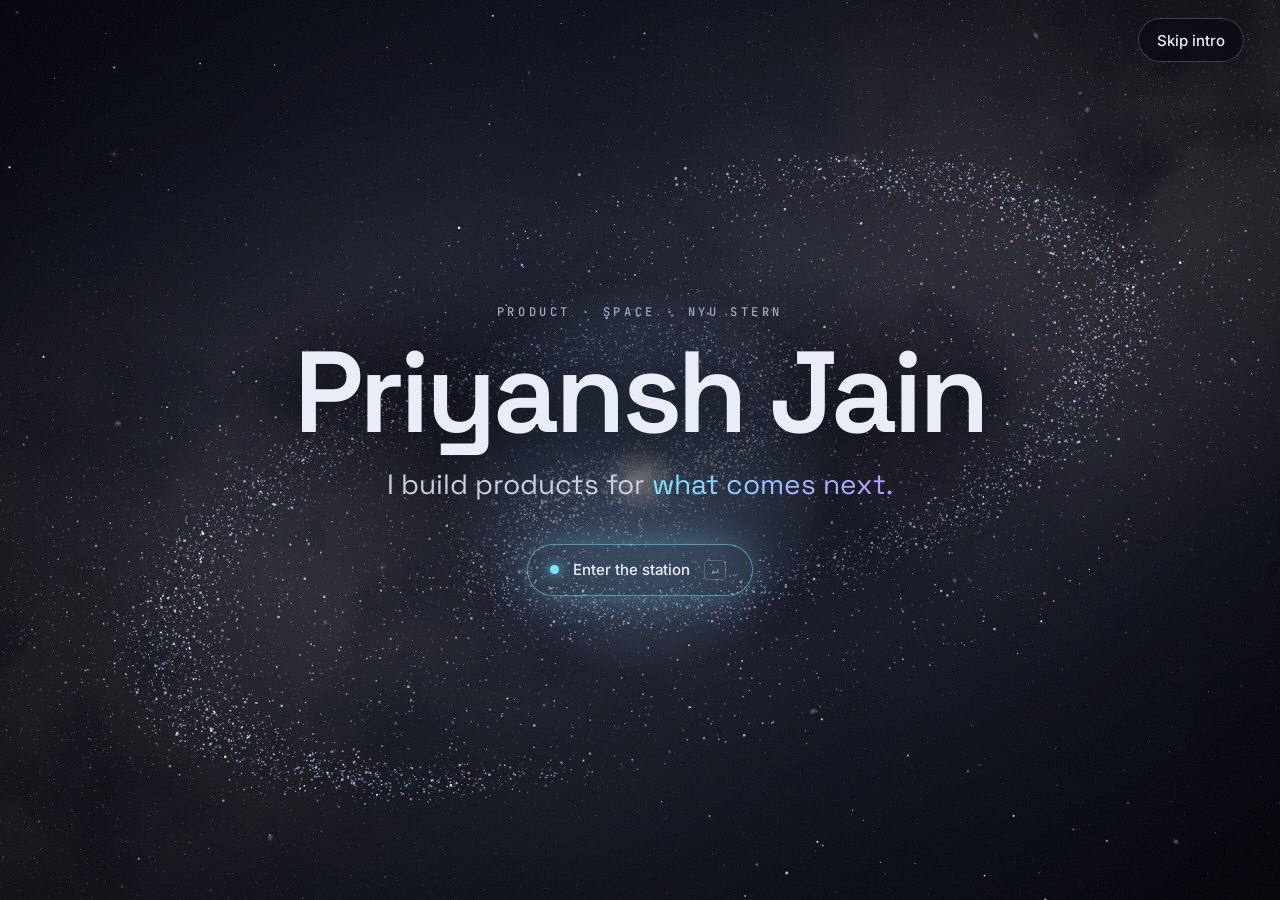
==== commit 979cd557: "Game entry: a small 'Test flight' tag always rides with the jet, clear of labels - Compact pill (12p" ====
--- a/index.html
+++ b/index.html
@@ -28,7 +28,7 @@
 <link rel="preload" as="style" href="https://fonts.googleapis.com/css2?family=Inter:wght@400;500;600&family=JetBrains+Mono:wght@400;500&family=Space+Grotesk:wght@400;500;600&display=swap">
 <link href="https://fonts.googleapis.com/css2?family=Inter:wght@400;500;600&family=JetBrains+Mono:wght@400;500&family=Space+Grotesk:wght@400;500;600&display=swap" rel="stylesheet" media="print" onload="this.media='all'">
 <noscript><link href="https://fonts.googleapis.com/css2?family=Inter:wght@400;500;600&family=JetBrains+Mono:wght@400;500&family=Space+Grotesk:wght@400;500;600&display=swap" rel="stylesheet"></noscript>
-<!-- gen:importmap --><script type="importmap">{"imports":{"./assets/content.js":"./assets/content.js?v=9078da7c46","./assets/fig/cabin.mjs":"./assets/fig/cabin.mjs?v=8d2423ef7b","./assets/fig/comms.mjs":"./assets/fig/comms.mjs?v=f41a34821a","./assets/fig/cupola.mjs":"./assets/fig/cupola.mjs?v=9efcadfe44","./assets/fig/dish.mjs":"./assets/fig/dish.mjs?v=bbfd6af994","./assets/fig/hatch.mjs":"./assets/fig/hatch.mjs?v=3fabeb8b1d","./assets/fig/mission001.mjs":"./assets/fig/mission001.mjs?v=1d2d597f9d","./assets/fig/solar.mjs":"./assets/fig/solar.mjs?v=6298cb9a65","./assets/fig/station.mjs":"./assets/fig/station.mjs?v=6fb38ef629","./assets/game/game.mjs":"./assets/game/game.mjs?v=b9802922cf","./assets/game/parts.js":"./assets/game/parts.js?v=9d47013048","./assets/game/ship.mjs":"./assets/game/ship.mjs?v=7abf9c99bb","./assets/kit/audit.mjs":"./assets/kit/audit.mjs?v=0edd59b8fa","./assets/kit/gl.mjs":"./assets/kit/gl.mjs?v=37e76fedb1","./assets/kit/iso-kit.mjs":"./assets/kit/iso-kit.mjs?v=46c0b262a4","./assets/kit/lathe.mjs":"./assets/kit/lathe.mjs?v=034310ce13","./assets/kit/tube.mjs":"./assets/kit/tube.mjs?v=1bafc8d37c","./assets/render.js":"./assets/render.js?v=a40a4958bb","./assets/space.js":"./assets/space.js?v=c7ee2b1e4f","./assets/ui.js":"./assets/ui.js?v=e36b0d72a4"}}</script><link rel="modulepreload" href="assets/ui.js?v=e36b0d72a4"><link rel="modulepreload" href="assets/space.js?v=c7ee2b1e4f"><link rel="modulepreload" href="assets/fig/station.mjs?v=6fb38ef629"><!-- /gen:importmap -->
+<!-- gen:importmap --><script type="importmap">{"imports":{"./assets/content.js":"./assets/content.js?v=9078da7c46","./assets/fig/cabin.mjs":"./assets/fig/cabin.mjs?v=8d2423ef7b","./assets/fig/comms.mjs":"./assets/fig/comms.mjs?v=f41a34821a","./assets/fig/cupola.mjs":"./assets/fig/cupola.mjs?v=9efcadfe44","./assets/fig/dish.mjs":"./assets/fig/dish.mjs?v=bbfd6af994","./assets/fig/hatch.mjs":"./assets/fig/hatch.mjs?v=3fabeb8b1d","./assets/fig/mission001.mjs":"./assets/fig/mission001.mjs?v=1d2d597f9d","./assets/fig/solar.mjs":"./assets/fig/solar.mjs?v=6298cb9a65","./assets/fig/station.mjs":"./assets/fig/station.mjs?v=6fb38ef629","./assets/game/game.mjs":"./assets/game/game.mjs?v=b9802922cf","./assets/game/parts.js":"./assets/game/parts.js?v=9d47013048","./assets/game/ship.mjs":"./assets/game/ship.mjs?v=7abf9c99bb","./assets/kit/audit.mjs":"./assets/kit/audit.mjs?v=0edd59b8fa","./assets/kit/gl.mjs":"./assets/kit/gl.mjs?v=37e76fedb1","./assets/kit/iso-kit.mjs":"./assets/kit/iso-kit.mjs?v=46c0b262a4","./assets/kit/lathe.mjs":"./assets/kit/lathe.mjs?v=034310ce13","./assets/kit/tube.mjs":"./assets/kit/tube.mjs?v=1bafc8d37c","./assets/render.js":"./assets/render.js?v=a40a4958bb","./assets/space.js":"./assets/space.js?v=c7ee2b1e4f","./assets/ui.js":"./assets/ui.js?v=40e4ac86cb"}}</script><link rel="modulepreload" href="assets/ui.js?v=40e4ac86cb"><link rel="modulepreload" href="assets/space.js?v=c7ee2b1e4f"><link rel="modulepreload" href="assets/fig/station.mjs?v=6fb38ef629"><!-- /gen:importmap -->
 <style id="iso-css"><!-- gen:isocss -->
 .iso{
   --anatomy-page:#0b0b0b;--anatomy-card:#131313;--anatomy-text:#a3a3a3;--anatomy-strong:#e6e6e6;--anatomy-muted:#6e6e6e;
@@ -631,10 +631,13 @@
 @keyframes orbflame{from{transform:scaleY(.7)}to{transform:scaleY(1.15)}}
 .orb-ship::before{content:"";position:absolute;inset:-8px;border-radius:50%}
 .orb-ship:focus-visible{outline:2px solid var(--amber);outline-offset:4px}
-.orb-tag{position:fixed;left:0;top:0;z-index:19;display:inline-flex;align-items:center;gap:8px;padding:7px 13px 7px 11px;border-radius:12px;background:var(--glass);border:1px solid rgba(255,191,115,.5);-webkit-backdrop-filter:blur(10px);backdrop-filter:blur(10px);white-space:nowrap;font:500 15px var(--display);color:#fff;box-shadow:0 8px 30px -12px rgba(0,0,0,.8),0 0 22px -8px rgba(255,191,115,.55);pointer-events:none;opacity:0;transition:opacity .35s var(--ease)}
-.orb-tag.on{opacity:1}
-.orb-arr{color:var(--amber)}
-.orb-dot{width:7px;height:7px;border-radius:50%;background:var(--amber);box-shadow:0 0 10px var(--amber)}
+.orb-tag{position:fixed;left:0;top:0;z-index:19;display:inline-flex;align-items:center;gap:6px;padding:3px 9px 3px 7px;border-radius:999px;background:rgba(7,9,20,.72);border:1px solid rgba(255,191,115,.35);-webkit-backdrop-filter:blur(8px);backdrop-filter:blur(8px);white-space:nowrap;font:500 12px var(--display);letter-spacing:.01em;color:#f3f5fb;pointer-events:none;opacity:0;transition:opacity .35s var(--ease),border-color .3s,box-shadow .3s}
+.orb-tag.on{opacity:.92}
+.orb-tag.full{gap:8px;padding:7px 13px 7px 11px;border-radius:12px;background:var(--glass);border-color:rgba(255,191,115,.55);font-size:15px;opacity:1;box-shadow:0 8px 30px -12px rgba(0,0,0,.8),0 0 22px -8px rgba(255,191,115,.55)}
+.orb-arr{display:none;color:var(--amber)}
+.orb-tag.full .orb-arr{display:inline}
+.orb-dot{width:5px;height:5px;border-radius:50%;background:var(--amber);box-shadow:0 0 8px var(--amber)}
+.orb-tag.full .orb-dot{width:7px;height:7px}
 .orb-trail{position:fixed;inset:0;width:100%;height:100%;z-index:13;pointer-events:none;visibility:hidden}
 .orb-trail line{stroke:#ffbf73;stroke-width:1.6;stroke-linecap:round}
 .orb-skip{position:fixed;right:var(--gutter);top:18px;z-index:72}
@@ -1357,6 +1360,6 @@
 </ul></nav>
 <div class="sr" aria-live="polite" id="live"></div>
 <div class="cine" aria-hidden="true"></div>
-<!-- gen:entry --><script type="module" src="assets/ui.js?v=e36b0d72a4"></script><!-- /gen:entry -->
+<!-- gen:entry --><script type="module" src="assets/ui.js?v=40e4ac86cb"></script><!-- /gen:entry -->
 </body>
 </html>
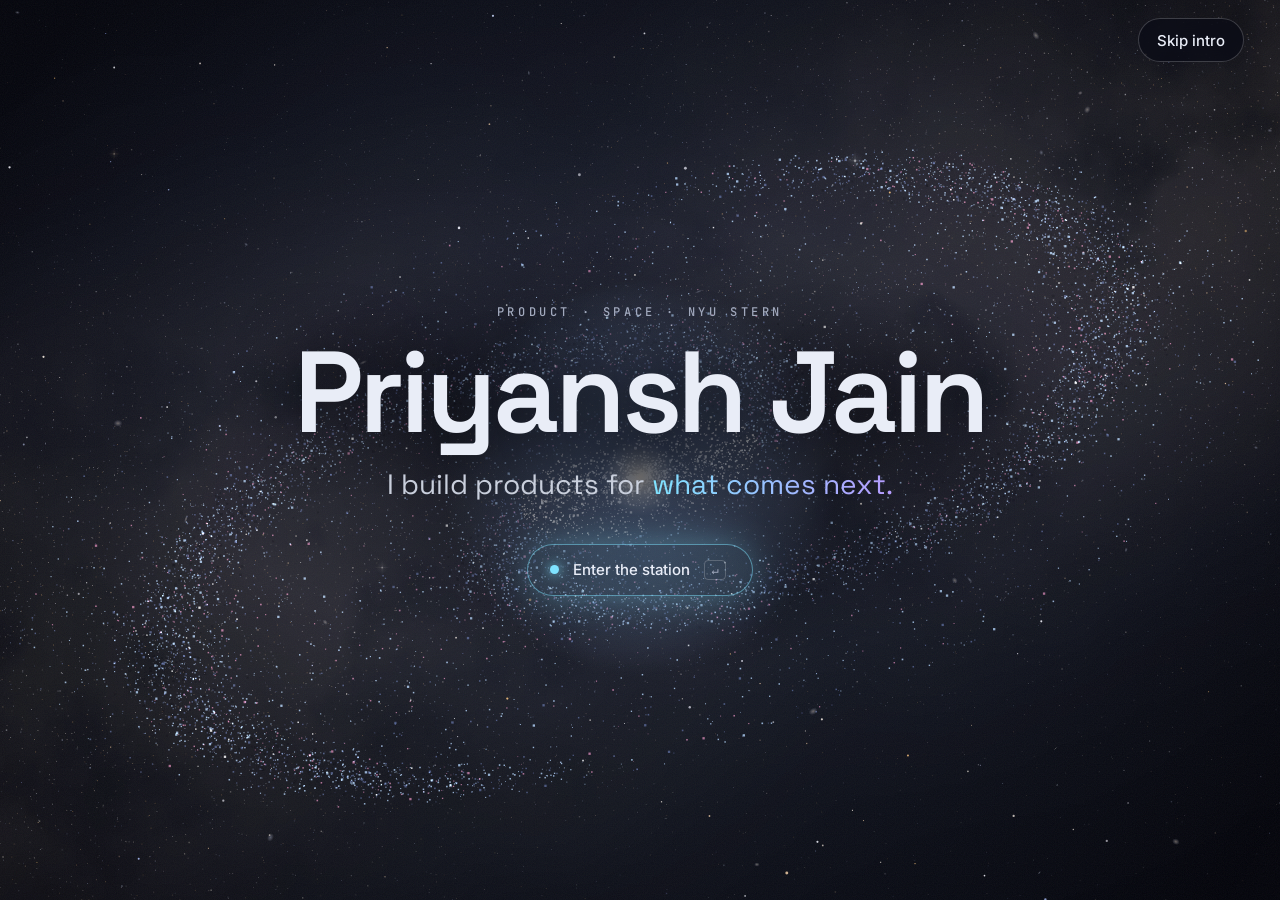
==== commit bd0c06ad: "Test flight tag in the same cyan as the station's labels Co-Authored-By: Claude Opus 5.5 <noreply@an" ====
--- a/index.html
+++ b/index.html
@@ -630,13 +630,13 @@
 .orb-ship{position:fixed;left:0;top:0;width:56px;height:56px;border-radius:50%;z-index:17;cursor:pointer;background:transparent;visibility:hidden}
 @keyframes orbflame{from{transform:scaleY(.7)}to{transform:scaleY(1.15)}}
 .orb-ship::before{content:"";position:absolute;inset:-8px;border-radius:50%}
-.orb-ship:focus-visible{outline:2px solid var(--amber);outline-offset:4px}
-.orb-tag{position:fixed;left:0;top:0;z-index:19;display:inline-flex;align-items:center;gap:6px;padding:3px 9px 3px 7px;border-radius:999px;background:rgba(7,9,20,.72);border:1px solid rgba(255,191,115,.35);-webkit-backdrop-filter:blur(8px);backdrop-filter:blur(8px);white-space:nowrap;font:500 12px var(--display);letter-spacing:.01em;color:#f3f5fb;pointer-events:none;opacity:0;transition:opacity .35s var(--ease),border-color .3s,box-shadow .3s}
+.orb-ship:focus-visible{outline:2px solid var(--cyan);outline-offset:4px}
+.orb-tag{position:fixed;left:0;top:0;z-index:19;display:inline-flex;align-items:center;gap:6px;padding:3px 9px 3px 7px;border-radius:999px;background:rgba(7,9,20,.72);border:1px solid rgba(127,227,255,.32);-webkit-backdrop-filter:blur(8px);backdrop-filter:blur(8px);white-space:nowrap;font:500 12px var(--display);letter-spacing:.01em;color:#f3f5fb;pointer-events:none;opacity:0;transition:opacity .35s var(--ease),border-color .3s,box-shadow .3s}
 .orb-tag.on{opacity:.92}
-.orb-tag.full{gap:8px;padding:7px 13px 7px 11px;border-radius:12px;background:var(--glass);border-color:rgba(255,191,115,.55);font-size:15px;opacity:1;box-shadow:0 8px 30px -12px rgba(0,0,0,.8),0 0 22px -8px rgba(255,191,115,.55)}
-.orb-arr{display:none;color:var(--amber)}
+.orb-tag.full{gap:8px;padding:7px 13px 7px 11px;border-radius:12px;background:var(--glass);border-color:var(--cyan);font-size:15px;opacity:1;box-shadow:0 0 30px -6px rgba(127,227,255,.55)}
+.orb-arr{display:none;color:var(--cyan)}
 .orb-tag.full .orb-arr{display:inline}
-.orb-dot{width:5px;height:5px;border-radius:50%;background:var(--amber);box-shadow:0 0 8px var(--amber)}
+.orb-dot{width:5px;height:5px;border-radius:50%;background:var(--cyan);box-shadow:0 0 8px var(--cyan)}
 .orb-tag.full .orb-dot{width:7px;height:7px}
 .orb-trail{position:fixed;inset:0;width:100%;height:100%;z-index:13;pointer-events:none;visibility:hidden}
 .orb-trail line{stroke:#ffbf73;stroke-width:1.6;stroke-linecap:round}
